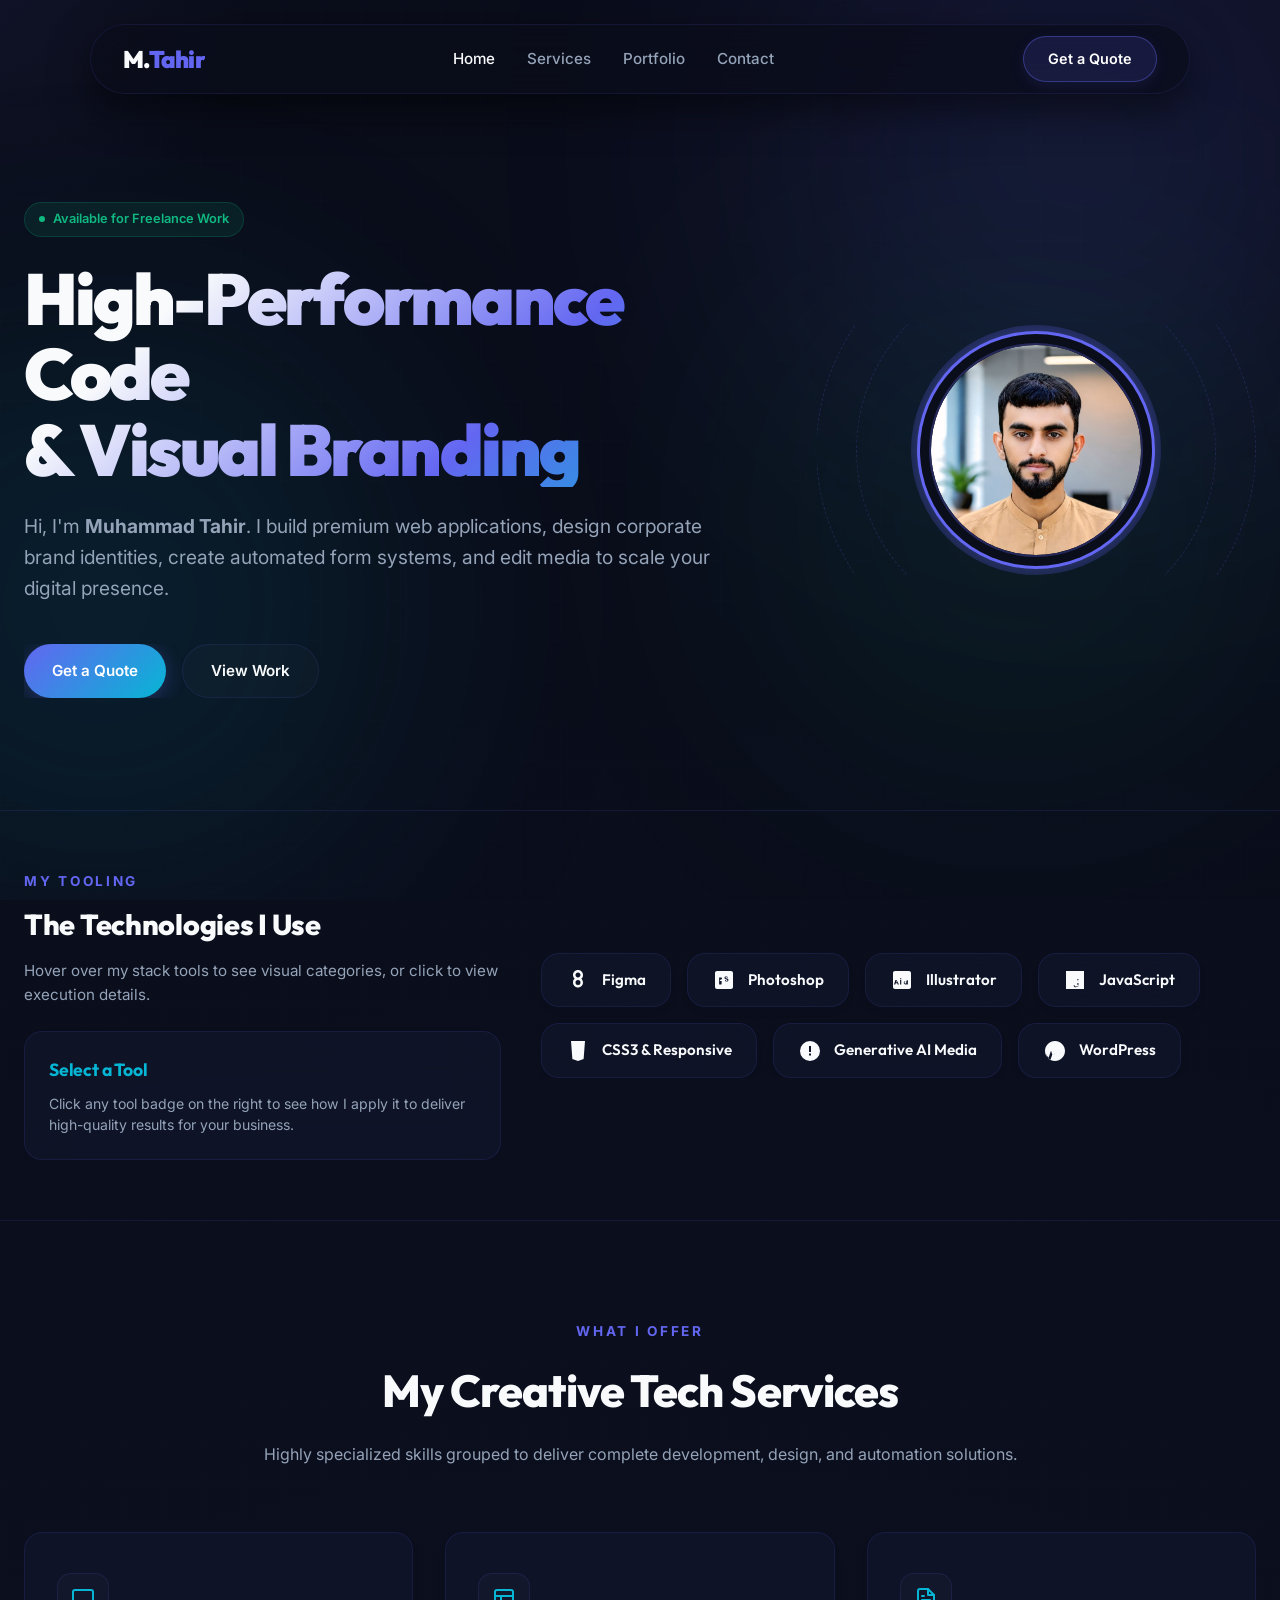
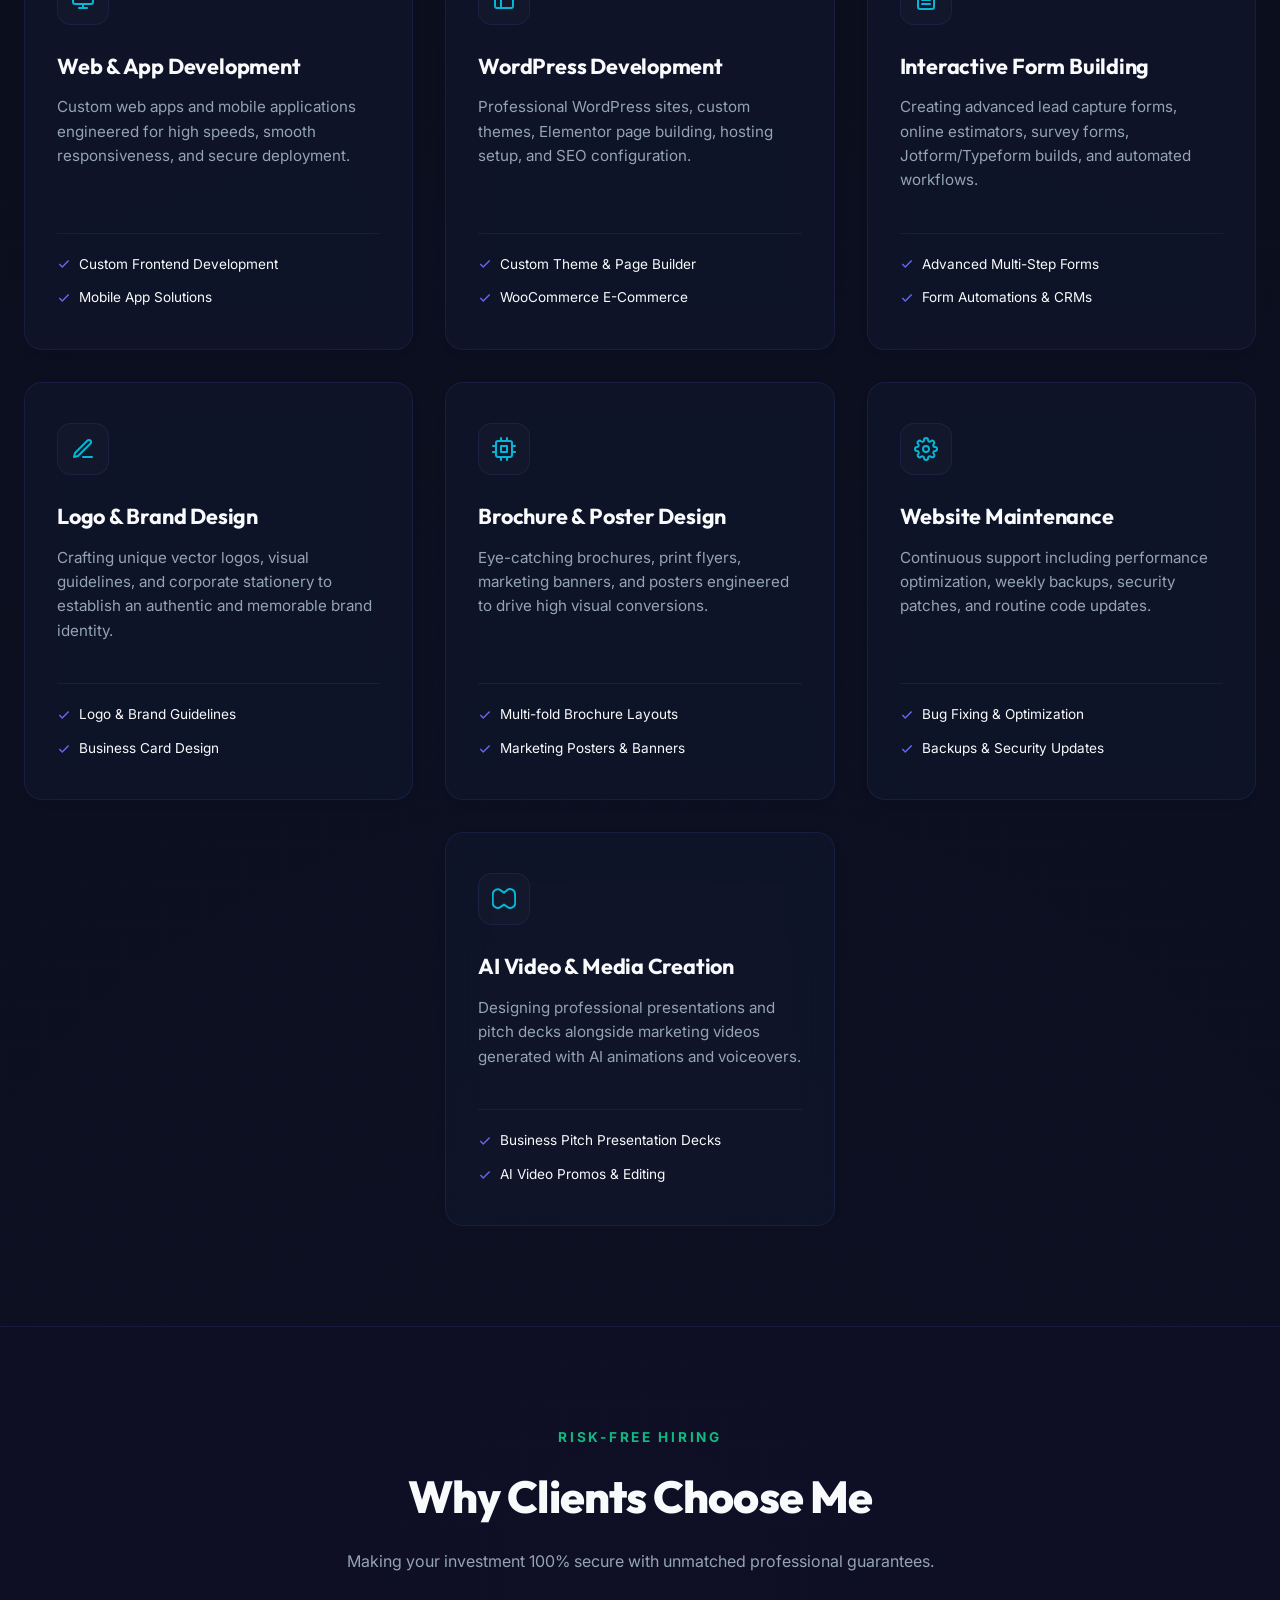
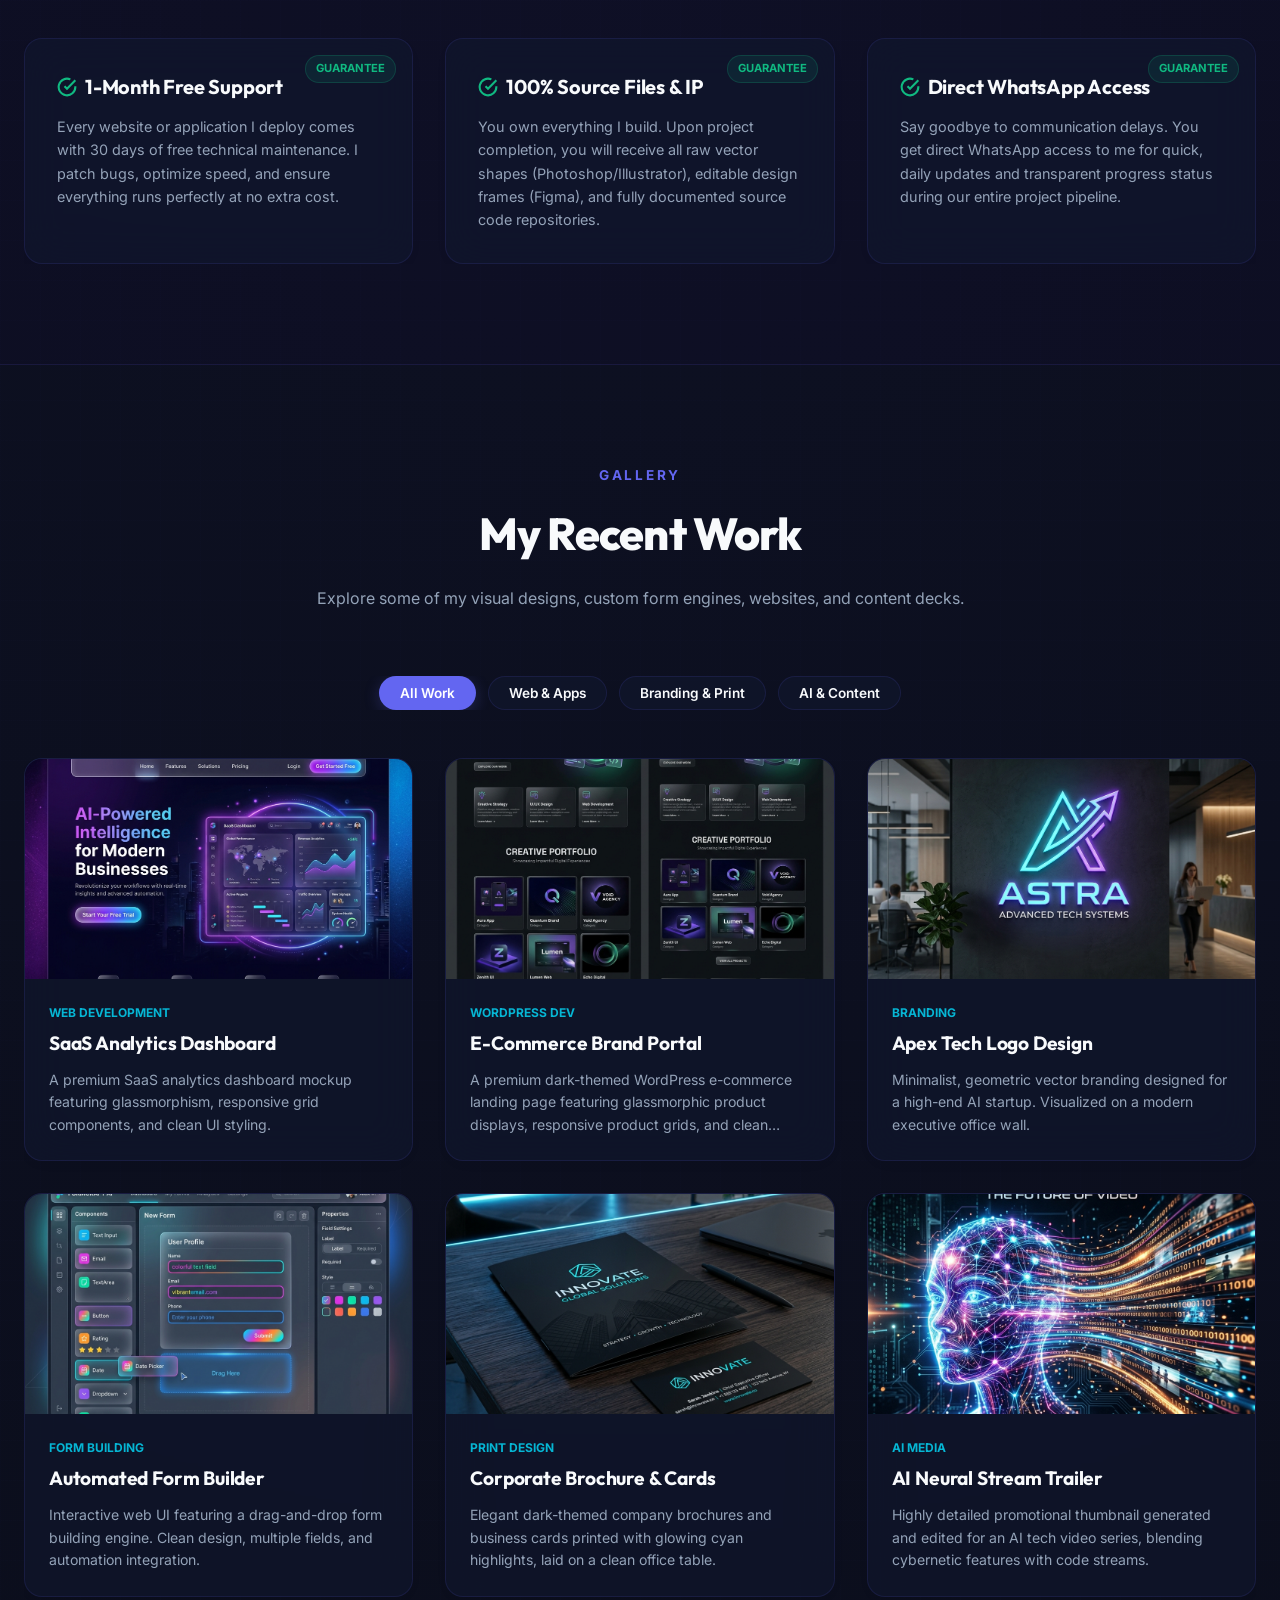
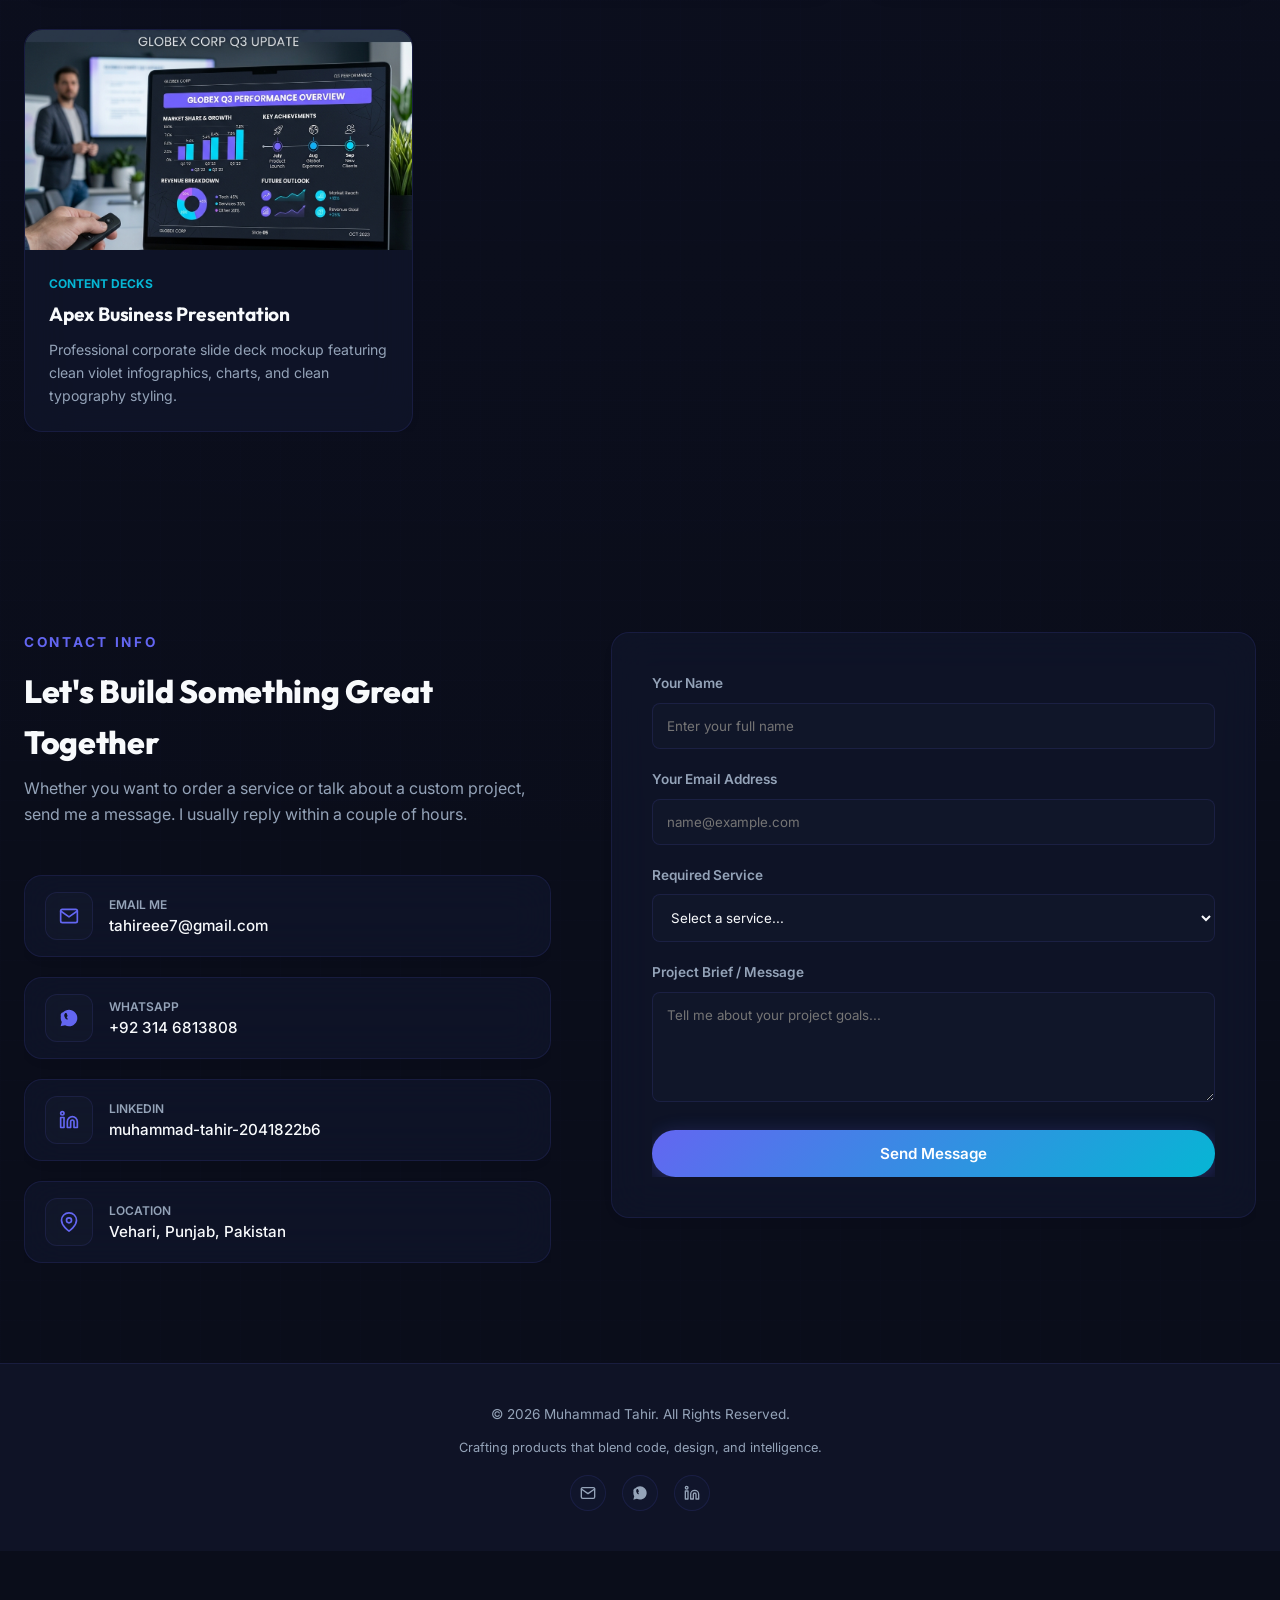
==== index.html @ cd5370e2 "Portfolio website uploaded" ====
<!DOCTYPE html>
<html lang="en">
<head>
  <meta charset="UTF-8">
  <meta name="viewport" content="width=device-width, initial-scale=1.0">
  <meta name="description" content="Muhammad Tahir - Professional Freelance Portfolio. Specializing in Web & App Development, Custom Form Building, Graphic Branding, AI Media Creation, and Website Maintenance.">
  <meta name="keywords" content="Muhammad Tahir, Web Dev, App Dev, Form Builder, Graphic Designer, Logo Design, Brochure, Website Maintenance, Pakistan Freelancer">
  <meta name="author" content="Muhammad Tahir">
  <title>Muhammad Tahir | Freelance Tech & Creative Services</title>
  
  <link rel="stylesheet" href="styles.css">
</head>
<body>

  <!-- Animated Ambient Decorative Glows -->
  <div class="ambient-glow">
    <div class="blob blob-1"></div>
    <div class="blob blob-2"></div>
    <div class="blob blob-3"></div>
  </div>

  <!-- Cursor Following Glow Element (Desktop) -->
  <div class="cursor-glow" id="cursor-glow"></div>
  <!-- Animated SVG Cat Cursor Follower -->
  <div class="cursor-cat" id="cursor-cat">
    <svg id="cat-svg" width="54" height="54" viewBox="0 0 54 54" fill="none" xmlns="http://www.w3.org/2000/svg">
      <!-- Tail -->
      <path id="cat-tail" d="M27 46 Q38 52 44 48 Q50 44 46 38" stroke="#a78bfa" stroke-width="3" stroke-linecap="round" fill="none" opacity="0.9"/>
      <!-- Body -->
      <ellipse cx="27" cy="38" rx="12" ry="9" fill="#7c3aed" opacity="0.9"/>
      <!-- Head -->
      <circle cx="27" cy="24" r="13" fill="#8b5cf6"/>
      <!-- Left ear -->
      <polygon points="15,14 12,4 20,11" fill="#7c3aed"/>
      <polygon points="16,13 14,7 20,12" fill="#f0abfc" opacity="0.7"/>
      <!-- Right ear -->
      <polygon points="39,14 42,4 34,11" fill="#7c3aed"/>
      <polygon points="38,13 40,7 34,12" fill="#f0abfc" opacity="0.7"/>
      <!-- Face: Eyes -->
      <ellipse id="cat-eye-left" cx="22" cy="23" rx="3.5" ry="3.5" fill="#0ea5e9"/>
      <ellipse id="cat-eye-right" cx="32" cy="23" rx="3.5" ry="3.5" fill="#0ea5e9"/>
      <!-- Pupils -->
      <ellipse id="cat-pupil-left" cx="22.5" cy="23.5" rx="1.8" ry="2.2" fill="#0f172a"/>
      <ellipse id="cat-pupil-right" cx="32.5" cy="23.5" rx="1.8" ry="2.2" fill="#0f172a"/>
      <!-- Eye shine -->
      <circle cx="23.5" cy="22" r="0.7" fill="white" opacity="0.9"/>
      <circle cx="33.5" cy="22" r="0.7" fill="white" opacity="0.9"/>
      <!-- Nose -->
      <ellipse cx="27" cy="27.5" rx="1.8" ry="1.2" fill="#f472b6"/>
      <!-- Mouth -->
      <path d="M25.5 29 Q27 31 28.5 29" stroke="#f9a8d4" stroke-width="1.2" stroke-linecap="round" fill="none"/>
      <!-- Whiskers left -->
      <line x1="8" y1="26" x2="20" y2="27" stroke="#c4b5fd" stroke-width="0.9" opacity="0.8"/>
      <line x1="8" y1="29" x2="20" y2="28.5" stroke="#c4b5fd" stroke-width="0.9" opacity="0.8"/>
      <!-- Whiskers right -->
      <line x1="46" y1="26" x2="34" y2="27" stroke="#c4b5fd" stroke-width="0.9" opacity="0.8"/>
      <line x1="46" y1="29" x2="34" y2="28.5" stroke="#c4b5fd" stroke-width="0.9" opacity="0.8"/>
      <!-- Blush cheeks -->
      <ellipse cx="19" cy="28" rx="3" ry="1.8" fill="#f9a8d4" opacity="0.35"/>
      <ellipse cx="35" cy="28" rx="3" ry="1.8" fill="#f9a8d4" opacity="0.35"/>
    </svg>
  </div>

  <!-- Premium Header Navbar -->
  <header id="header">
    <div class="nav-container">
      <a href="#hero" class="logo">
        M.<span>Tahir</span>
      </a>
      <ul class="nav-links" id="nav-links">
        <div class="nav-overlay-logo">M.<span>Tahir</span></div>
        <li><a href="#hero">Home</a></li>
        <li><a href="#services">Services</a></li>
        <li><a href="#portfolio">Portfolio</a></li>
        <li><a href="#contact">Contact</a></li>
      </ul>
      <!-- Dark backdrop overlay -->
      <div class="nav-backdrop" id="nav-backdrop"></div>

      <a href="#contact" class="nav-cta">Get a Quote</a>

      <button class="menu-toggle" id="menu-toggle" aria-label="Toggle Navigation Menu">
        <span></span>
        <span></span>
        <span></span>
      </button>
    </div>
  </header>

  <!-- Hero Section -->
  <section id="hero" class="section">
    <div class="container">
      <div class="hero-wrapper">
        <div class="hero-content">
          <div class="hero-badge">
            <span></span> Available for Freelance Work
          </div>
          <h1 class="hero-title text-gradient">
            High-Performance Code <span>& Visual Branding</span>
          </h1>
          <p class="hero-subtitle">
            Hi, I'm <strong>Muhammad Tahir</strong>. I build premium web applications, design corporate brand identities, create automated form systems, and edit media to scale your digital presence.
          </p>
          <div class="hero-ctas">
            <a href="#contact" class="btn btn-primary">Get a Quote</a>
            <a href="#portfolio" class="btn btn-secondary">View Work</a>
          </div>
        </div>
        
        <div class="hero-visual">
          <!-- Profile Photo inside glowing circle -->
          <div class="profile-circle-wrap">
            <div class="profile-circle-gap">
              <div class="profile-circle">
                <img src="assets/profile.jpg" alt="Muhammad Tahir" class="profile-img" />
              </div>
            </div>
          </div>
          <div class="visual-ring-1"></div>
          <div class="visual-ring-2"></div>
        </div>
      </div>
    </div>
  </section>

  <!-- Tech Stack Section (NEW) -->
  <section id="tech-stack" class="section" style="padding: 60px 0; border-top: 1px solid var(--border); border-bottom: 1px solid var(--border); background: rgba(255, 255, 255, 0.005);">
    <div class="container">
      <div class="stack-grid">
        <div class="stack-intro">
          <span class="section-tag" style="text-align: left; margin-bottom: 8px;">My Tooling</span>
          <h2 style="font-size: 1.8rem; font-weight: 800; margin-bottom: 12px;">The Technologies I Use</h2>
          <p style="color: var(--text-muted); font-size: 0.95rem;">Hover over my stack tools to see visual categories, or click to view execution details.</p>
          
          <!-- Interactive Tech Detail Box (NEW) -->
          <div id="tech-details-box" class="glass-panel" style="margin-top: 24px; padding: 24px; transition: all var(--transition-normal);">
            <h4 id="tech-details-title" style="color: var(--accent); font-size: 1.1rem; font-weight: 700; margin-bottom: 8px; font-family: var(--font-heading);">Select a Tool</h4>
            <p id="tech-details-desc" style="color: var(--text-muted); font-size: 0.88rem; margin-bottom: 0; line-height: 1.5;">Click any tool badge on the right to see how I apply it to deliver high-quality results for your business.</p>
          </div>
        </div>
        
        <div class="stack-items">
          <!-- Figma -->
          <div class="stack-item glass-panel" data-tech="figma">
            <svg viewBox="0 0 24 24" width="24" height="24" fill="currentColor"><path d="M12 2C9.24 2 7 4.24 7 7c0 1.48.65 2.81 1.68 3.73A3.737 3.737 0 007 14.5c0 2.76 2.24 5 5 5s5-2.24 5-5c0-1.48-.65-2.81-1.68-3.73A3.737 3.737 0 0017 7c0-2.76-2.24-5-5-5zm0 15a2.5 2.5 0 010-5 2.5 2.5 0 010 5zm0-7.5c-1.38 0-2.5-1.12-2.5-2.5s1.12-2.5 2.5-2.5 2.5 1.12 2.5 2.5-1.12 2.5-2.5 2.5z"/></svg>
            <span>Figma</span>
          </div>
          <!-- Photoshop -->
          <div class="stack-item glass-panel" data-tech="photoshop">
            <svg viewBox="0 0 24 24" width="24" height="24" fill="currentColor"><path d="M19 3H5c-1.1 0-2 .9-2 2v14c0 1.1.9 2 2 2h14c1.1 0 2-.9 2-2V5c0-1.1-.9-2-2-2zM9.55 16.2c-.22.18-.54.27-.97.27H7.13v-6.93h1.61c.42 0 .73.08.93.25s.3.43.3.77c0 .35-.11.62-.33.81s-.54.28-.97.28H7.93v1.39h.64c.39 0 .69.09.89.26s.31.42.31.75c0 .38-.11.67-.32.86c.1.1.1.1.1.1zm6.91-4.08c-.12.44-.33.78-.63 1.02s-.7.36-1.19.36c-.5 0-.91-.12-1.21-.36s-.46-.57-.49-1.02h.85c.03.25.12.45.27.58s.36.19.61.19c.22 0 .39-.06.51-.18s.18-.28.18-.49c0-.18-.06-.32-.19-.44s-.36-.21-.69-.29l-.65-.16c-.47-.11-.81-.29-1.03-.54s-.32-.57-.32-.97c0-.44.15-.79.46-1.04s.72-.38 1.25-.38c.49 0 .88.12 1.16.36s.42.56.44.97h-.82c-.03-.22-.11-.39-.25-.51s-.32-.18-.54-.18c-.2 0-.36.05-.47.16s-.16.24-.16.42c0 .16.06.29.17.39s.34.19.68.27l.63.15c.5.12.87.31 1.1.57s.35.59.35.98c.02.46-.1.82-.22 1.05z"/></svg>
            <span>Photoshop</span>
          </div>
          <!-- Illustrator -->
          <div class="stack-item glass-panel" data-tech="illustrator">
            <svg viewBox="0 0 24 24" width="24" height="24" fill="currentColor"><path d="M19 3H5c-1.1 0-2 .9-2 2v14c0 1.1.9 2 2 2h14c1.1 0 2-.9 2-2V5c0-1.1-.9-2-2-2zM9 16.5H7.72l-.39-1.32H5.66l-.39 1.32H4l1.39-4.5h1.22L9 16.5zm-2.07-2.32L6.44 12.5l-.49 1.68h.98zm4.33 2.32H10.1v-4.5h1.16v4.5zm0-5.18H10.1v-1.12h1.16v1.12zm6.6 5.18h-1.16v-.5c-.25.39-.67.59-1.25.59-.51 0-.91-.16-1.2-.47s-.44-.75-.44-1.31c0-.58.15-1.03.45-1.34s.7-.47 1.2-.47c.56 0 .97.19 1.24.58v-1.32h1.16v4.24zm-2.43-.88c.26 0 .46-.07.6-.21s.21-.36.21-.67v-.71c0-.32-.07-.54-.21-.68s-.34-.21-.6-.21c-.26 0-.46.07-.6.21s-.21.36-.21.68v.71c0 .31.07.54.21.67s.34.21.6.21z"/></svg>
            <span>Illustrator</span>
          </div>
          <!-- JavaScript -->
          <div class="stack-item glass-panel" data-tech="javascript">
            <svg viewBox="0 0 24 24" width="24" height="24" fill="currentColor"><path d="M3 3h18v18H3V3zm11.75 14.25c0 .35-.15.65-.45.9s-.7.38-1.2.38c-.45 0-.82-.12-1.1-.38s-.42-.55-.42-.88h-.98c0 .58.21 1.05.62 1.4s.95.52 1.62.52c.78 0 1.4-.22 1.88-.65s.72-.98.72-1.65v-6h-1.07v6.16zM18.75 16c0 .7-.25 1.25-.75 1.65s-1.15.6-1.95.6c-.65 0-1.22-.15-1.7-.45s-.78-.72-.9-1.25h.98c.08.32.25.58.52.75s.6.25.98.25c.42 0 .75-.09.98-.28s.35-.44.35-.78c0-.28-.09-.5-.28-.68s-.54-.32-1.05-.45c-.68-.18-1.2-.38-1.58-.6s-.58-.58-.58-1.08c0-.55.22-.98.68-1.28s1.08-.45 1.85-.45c.65 0 1.18.12 1.58.38s.68.6.82 1.02h-.95c-.1-.28-.25-.48-.48-.6s-.52-.18-.88-.18c-.35 0-.62.08-.82.25s-.3.38-.3.62c0 .2.08.35.25.48s.48.22.95.35c.7.18 1.22.38 1.58.6s.55.58.55 1.08z"/></svg>
            <span>JavaScript</span>
          </div>
          <!-- CSS3 -->
          <div class="stack-item glass-panel" data-tech="css">
            <svg viewBox="0 0 24 24" width="24" height="24" fill="currentColor"><path d="M5 2l1.37 18.06L12 22l5.63-1.94L19 2H5zm11.5 5.5h-5.25v2h5.25c-.25 2.5-2.25 3.5-4.5 3.5v2.25c2.75 0 5.75-1.5 6.25-5.75H11.25v-2h5.75l-.5-2z"/></svg>
            <span>CSS3 & Responsive</span>
          </div>
          <!-- AI tools -->
          <div class="stack-item glass-panel" data-tech="ai">
            <svg viewBox="0 0 24 24" width="24" height="24" fill="currentColor"><path d="M12 2a10 10 0 1 0 10 10A10 10 0 0 0 12 2zm1 14.5h-2v-2h2zm0-3.5h-2V7h2z"/></svg>
            <span>Generative AI Media</span>
          </div>
          <!-- WordPress -->
          <div class="stack-item glass-panel" data-tech="wordpress">
            <svg viewBox="0 0 24 24" width="24" height="24" fill="currentColor"><path d="M12.158 12.786l-2.698 7.84c.806.236 1.657.365 2.54.365.347 0 .687-.02 1.025-.053-.12-.35-.224-.716-.31-1.077l-1.543-4.526a12.936 12.936 0 0 0 .986-2.549zm-8.874 1.701a7.87 7.87 0 0 0 2.27 4.298l3.125-9.061C8.167 9.873 7.84 9.1 7.84 9.1c-.396-.036-.826-.036-.826-.036l-.036.54c.33.036.43.324.43.324.164.43.328.97.43 1.348l1.455 4.26-1.92 5.568A7.857 7.857 0 0 1 3.284 14.49zm12.353-.611c.907-2.698 1.543-5.029 1.543-6.574 0-1.008-.252-1.728-.612-2.268a2.915 2.915 0 0 0-2.304-1.224c-.972 0-1.728.576-1.728.576s.18-.036.216-.036c.9 0 1.62.9 1.62 1.944 0 .972-.54 2.196-.936 3.348l-.756 2.268 1.488 4.34a12.875 12.875 0 0 0 2.469-8.648c0-.75-.12-1.464-.324-2.138L12.368 20.65a7.878 7.878 0 0 0 6.136-6.4c0-.071-.004-.141-.01-.211l-2.857-.36zM12 2C6.477 2 2 6.477 2 12s4.477 10 10 10 10-4.477 10-10S17.523 2 12 2z"/></svg>
            <span>WordPress</span>
          </div>
        </div>
      </div>
    </div>
  </section>

  <!-- Services Grid Section (6 Skills) -->
  <section id="services" class="section">
    <div class="container">
      <div class="section-header">
        <span class="section-tag">What I Offer</span>
        <h2 class="section-title">My Creative Tech Services</h2>
        <p style="color: var(--text-muted);">Highly specialized skills grouped to deliver complete development, design, and automation solutions.</p>
      </div>

      <div class="services-grid">
        <!-- 1. Web & App Dev -->
        <div class="service-card glass-panel">
          <div class="service-icon">
            <svg xmlns="http://www.w3.org/2000/svg" width="24" height="24" viewBox="0 0 24 24" fill="none" stroke="currentColor" stroke-width="2" stroke-linecap="round" stroke-linejoin="round"><rect x="2" y="3" width="20" height="14" rx="2" ry="2"></rect><line x1="8" y1="21" x2="16" y2="21"></line><line x1="12" y1="17" x2="12" y2="21"></line></svg>
          </div>
          <h3 class="service-title">Web & App Development</h3>
          <p class="service-desc">Custom web apps and mobile applications engineered for high speeds, smooth responsiveness, and secure deployment.</p>
          <ul class="service-list">
            <li><svg xmlns="http://www.w3.org/2000/svg" width="14" height="14" viewBox="0 0 24 24" fill="none" stroke="currentColor" stroke-width="2.5"><polyline points="20 6 9 17 4 12"></polyline></svg> Custom Frontend Development</li>
            <li><svg xmlns="http://www.w3.org/2000/svg" width="14" height="14" viewBox="0 0 24 24" fill="none" stroke="currentColor" stroke-width="2.5"><polyline points="20 6 9 17 4 12"></polyline></svg> Mobile App Solutions</li>
          </ul>
        </div>

        <!-- 2. WordPress CMS Development -->
        <div class="service-card glass-panel">
          <div class="service-icon">
            <svg xmlns="http://www.w3.org/2000/svg" width="24" height="24" viewBox="0 0 24 24" fill="none" stroke="currentColor" stroke-width="2" stroke-linecap="round" stroke-linejoin="round"><rect x="3" y="3" width="18" height="18" rx="2" ry="2"></rect><line x1="3" y1="9" x2="21" y2="9"></line><line x1="9" y1="21" x2="9" y2="9"></line></svg>
          </div>
          <h3 class="service-title">WordPress Development</h3>
          <p class="service-desc">Professional WordPress sites, custom themes, Elementor page building, hosting setup, and SEO configuration.</p>
          <ul class="service-list">
            <li><svg xmlns="http://www.w3.org/2000/svg" width="14" height="14" viewBox="0 0 24 24" fill="none" stroke="currentColor" stroke-width="2.5"><polyline points="20 6 9 17 4 12"></polyline></svg> Custom Theme & Page Builder</li>
            <li><svg xmlns="http://www.w3.org/2000/svg" width="14" height="14" viewBox="0 0 24 24" fill="none" stroke="currentColor" stroke-width="2.5"><polyline points="20 6 9 17 4 12"></polyline></svg> WooCommerce E-Commerce</li>
          </ul>
        </div>

        <!-- 3. Form Building & Integrations -->
        <div class="service-card glass-panel">
          <div class="service-icon">
            <svg xmlns="http://www.w3.org/2000/svg" width="24" height="24" viewBox="0 0 24 24" fill="none" stroke="currentColor" stroke-width="2" stroke-linecap="round" stroke-linejoin="round"><path d="M14 2H6a2 2 0 0 0-2 2v16a2 2 0 0 0 2 2h12a2 2 0 0 0 2-2V8z"></path><polyline points="14 2 14 8 20 8"></polyline><line x1="16" y1="13" x2="8" y2="13"></line><line x1="16" y1="17" x2="8" y2="17"></line><polyline points="10 9 9 9 8 9"></polyline></svg>
          </div>
          <h3 class="service-title">Interactive Form Building</h3>
          <p class="service-desc">Creating advanced lead capture forms, online estimators, survey forms, Jotform/Typeform builds, and automated workflows.</p>
          <ul class="service-list">
            <li><svg xmlns="http://www.w3.org/2000/svg" width="14" height="14" viewBox="0 0 24 24" fill="none" stroke="currentColor" stroke-width="2.5"><polyline points="20 6 9 17 4 12"></polyline></svg> Advanced Multi-Step Forms</li>
            <li><svg xmlns="http://www.w3.org/2000/svg" width="14" height="14" viewBox="0 0 24 24" fill="none" stroke="currentColor" stroke-width="2.5"><polyline points="20 6 9 17 4 12"></polyline></svg> Form Automations & CRMs</li>
          </ul>
        </div>

        <!-- 4. Logo & Branding -->
        <div class="service-card glass-panel">
          <div class="service-icon">
            <svg xmlns="http://www.w3.org/2000/svg" width="24" height="24" viewBox="0 0 24 24" fill="none" stroke="currentColor" stroke-width="2" stroke-linecap="round" stroke-linejoin="round"><path d="M12 20h9"></path><path d="M16.5 3.5a2.121 2.121 0 0 1 3 3L7 19l-4 1 1-4L16.5 3.5z"></path></svg>
          </div>
          <h3 class="service-title">Logo & Brand Design</h3>
          <p class="service-desc">Crafting unique vector logos, visual guidelines, and corporate stationery to establish an authentic and memorable brand identity.</p>
          <ul class="service-list">
            <li><svg xmlns="http://www.w3.org/2000/svg" width="14" height="14" viewBox="0 0 24 24" fill="none" stroke="currentColor" stroke-width="2.5"><polyline points="20 6 9 17 4 12"></polyline></svg> Logo & Brand Guidelines</li>
            <li><svg xmlns="http://www.w3.org/2000/svg" width="14" height="14" viewBox="0 0 24 24" fill="none" stroke="currentColor" stroke-width="2.5"><polyline points="20 6 9 17 4 12"></polyline></svg> Business Card Design</li>
          </ul>
        </div>

        <!-- 5. Brochure & Print Media -->
        <div class="service-card glass-panel">
          <div class="service-icon">
            <svg xmlns="http://www.w3.org/2000/svg" width="24" height="24" viewBox="0 0 24 24" fill="none" stroke="currentColor" stroke-width="2" stroke-linecap="round" stroke-linejoin="round"><rect x="4" y="4" width="16" height="16" rx="2" ry="2"></rect><rect x="9" y="9" width="6" height="6"></rect><line x1="9" y1="1" x2="9" y2="4"></line><line x1="15" y1="1" x2="15" y2="4"></line><line x1="9" y1="20" x2="9" y2="23"></line><line x1="15" y1="20" x2="15" y2="23"></line><line x1="20" y1="9" x2="23" y2="9"></line><line x1="20" y1="15" x2="23" y2="15"></line><line x1="1" y1="9" x2="4" y2="9"></line><line x1="1" y1="15" x2="4" y2="15"></line></svg>
          </div>
          <h3 class="service-title">Brochure & Poster Design</h3>
          <p class="service-desc">Eye-catching brochures, print flyers, marketing banners, and posters engineered to drive high visual conversions.</p>
          <ul class="service-list">
            <li><svg xmlns="http://www.w3.org/2000/svg" width="14" height="14" viewBox="0 0 24 24" fill="none" stroke="currentColor" stroke-width="2.5"><polyline points="20 6 9 17 4 12"></polyline></svg> Multi-fold Brochure Layouts</li>
            <li><svg xmlns="http://www.w3.org/2000/svg" width="14" height="14" viewBox="0 0 24 24" fill="none" stroke="currentColor" stroke-width="2.5"><polyline points="20 6 9 17 4 12"></polyline></svg> Marketing Posters & Banners</li>
          </ul>
        </div>

        <!-- 6. Website Maintenance -->
        <div class="service-card glass-panel">
          <div class="service-icon">
            <svg xmlns="http://www.w3.org/2000/svg" width="24" height="24" viewBox="0 0 24 24" fill="none" stroke="currentColor" stroke-width="2" stroke-linecap="round" stroke-linejoin="round"><circle cx="12" cy="12" r="3"></circle><path d="M19.4 15a1.65 1.65 0 0 0 .33 1.82l.06.06a2 2 0 1 1-2.83 2.83l-.06-.06a1.65 1.65 0 0 0-1.82-.33 1.65 1.65 0 0 0-1 1.51V21a2 2 0 0 1-4 0v-.09A1.65 1.65 0 0 0 9 19.4a1.65 1.65 0 0 0-1.82.33l-.06.06a2 2 0 1 1-2.83-2.83l.06-.06a1.65 1.65 0 0 0 .33-1.82 1.65 1.65 0 0 0-1.51-1H3a2 2 0 0 1 0-4h.09A1.65 1.65 0 0 0 4.6 9a1.65 1.65 0 0 0-.33-1.82l-.06-.06a2 2 0 1 1 2.83-2.83l.06.06a1.65 1.65 0 0 0 1.82.33H9a1.65 1.65 0 0 0 1-1.51V3a2 2 0 0 1 4 0v.09a1.65 1.65 0 0 0 1 1.51 1.65 1.65 0 0 0 1.82-.33l.06-.06a2 2 0 1 1 2.83 2.83l-.06.06a1.65 1.65 0 0 0-.33 1.82V9a1.65 1.65 0 0 0 1.51 1H21a2 2 0 0 1 0 4h-.09a1.65 1.65 0 0 0-1.51 1z"></path></svg>
          </div>
          <h3 class="service-title">Website Maintenance</h3>
          <p class="service-desc">Continuous support including performance optimization, weekly backups, security patches, and routine code updates.</p>
          <ul class="service-list">
            <li><svg xmlns="http://www.w3.org/2000/svg" width="14" height="14" viewBox="0 0 24 24" fill="none" stroke="currentColor" stroke-width="2.5"><polyline points="20 6 9 17 4 12"></polyline></svg> Bug Fixing & Optimization</li>
            <li><svg xmlns="http://www.w3.org/2000/svg" width="14" height="14" viewBox="0 0 24 24" fill="none" stroke="currentColor" stroke-width="2.5"><polyline points="20 6 9 17 4 12"></polyline></svg> Backups & Security Updates</li>
          </ul>
        </div>

        <!-- 7. AI Video & Content -->
        <div class="service-card glass-panel">
          <div class="service-icon">
            <svg xmlns="http://www.w3.org/2000/svg" width="24" height="24" viewBox="0 0 24 24" fill="none" stroke="currentColor" stroke-width="2" stroke-linecap="round" stroke-linejoin="round"><path d="M23 7a5 5 0 0 0-7.75-4.11L12 5.67 8.75 3.39a5 5 0 0 0-8 4v8.5a5 5 0 0 0 8 4l3.25-2.28 3.25 2.28a5 5 0 0 0 8-4z"></path></svg>
          </div>
          <h3 class="service-title">AI Video & Media Creation</h3>
          <p class="service-desc">Designing professional presentations and pitch decks alongside marketing videos generated with AI animations and voiceovers.</p>
          <ul class="service-list">
            <li><svg xmlns="http://www.w3.org/2000/svg" width="14" height="14" viewBox="0 0 24 24" fill="none" stroke="currentColor" stroke-width="2.5"><polyline points="20 6 9 17 4 12"></polyline></svg> Business Pitch Presentation Decks</li>
            <li><svg xmlns="http://www.w3.org/2000/svg" width="14" height="14" viewBox="0 0 24 24" fill="none" stroke="currentColor" stroke-width="2.5"><polyline points="20 6 9 17 4 12"></polyline></svg> AI Video Promos & Editing</li>
          </ul>
        </div>
      </div>
    </div>
  </section>

  <!-- Risk-Free Guarantees Section (NEW) -->
  <section id="guarantees" class="section" style="background: rgba(147, 51, 234, 0.015); border-top: 1px solid var(--border); border-bottom: 1px solid var(--border);">
    <div class="container">
      <div class="section-header">
        <span class="section-tag" style="color: var(--secondary);">Risk-Free Hiring</span>
        <h2 class="section-title">Why Clients Choose Me</h2>
        <p style="color: var(--text-muted);">Making your investment 100% secure with unmatched professional guarantees.</p>
      </div>
      
      <div class="guarantees-grid">
        <!-- 1. 1-Month Support -->
        <div class="guarantee-card glass-panel">
          <div class="guarantee-badge">Guarantee</div>
          <h3 style="font-size: 1.25rem; font-weight: 700; margin-bottom: 12px; display: flex; align-items: center; gap: 8px;">
            <svg width="20" height="20" viewBox="0 0 24 24" fill="none" stroke="var(--secondary)" stroke-width="2.5"><path d="M22 11.08V12a10 10 0 1 1-5.93-9.14"/><polyline points="22 4 12 14.01 9 11.01"/></svg>
            1-Month Free Support
          </h3>
          <p style="color: var(--text-muted); font-size: 0.9rem;">Every website or application I deploy comes with 30 days of free technical maintenance. I patch bugs, optimize speed, and ensure everything runs perfectly at no extra cost.</p>
        </div>

        <!-- 2. IP Ownership -->
        <div class="guarantee-card glass-panel">
          <div class="guarantee-badge">Guarantee</div>
          <h3 style="font-size: 1.25rem; font-weight: 700; margin-bottom: 12px; display: flex; align-items: center; gap: 8px;">
            <svg width="20" height="20" viewBox="0 0 24 24" fill="none" stroke="var(--secondary)" stroke-width="2.5"><path d="M22 11.08V12a10 10 0 1 1-5.93-9.14"/><polyline points="22 4 12 14.01 9 11.01"/></svg>
            100% Source Files & IP
          </h3>
          <p style="color: var(--text-muted); font-size: 0.9rem;">You own everything I build. Upon project completion, you will receive all raw vector shapes (Photoshop/Illustrator), editable design frames (Figma), and fully documented source code repositories.</p>
        </div>

        <!-- 3. Direct WhatsApp Hotline -->
        <div class="guarantee-card glass-panel">
          <div class="guarantee-badge">Guarantee</div>
          <h3 style="font-size: 1.25rem; font-weight: 700; margin-bottom: 12px; display: flex; align-items: center; gap: 8px;">
            <svg width="20" height="20" viewBox="0 0 24 24" fill="none" stroke="var(--secondary)" stroke-width="2.5"><path d="M22 11.08V12a10 10 0 1 1-5.93-9.14"/><polyline points="22 4 12 14.01 9 11.01"/></svg>
            Direct WhatsApp Access
          </h3>
          <p style="color: var(--text-muted); font-size: 0.9rem;">Say goodbye to communication delays. You get direct WhatsApp access to me for quick, daily updates and transparent progress status during our entire project pipeline.</p>
        </div>
      </div>
    </div>
  </section>

  <!-- Portfolio Gallery Section (6 Cards, 3 Columns) -->
  <section id="portfolio" class="section">
    <div class="container">
      <div class="section-header">
        <span class="section-tag">Gallery</span>
        <h2 class="section-title">My Recent Work</h2>
        <p style="color: var(--text-muted);">Explore some of my visual designs, custom form engines, websites, and content decks.</p>
      </div>

      <!-- Filters -->
      <div class="portfolio-filters">
        <button class="filter-btn active" data-filter="all">All Work</button>
        <button class="filter-btn" data-filter="web">Web & Apps</button>
        <button class="filter-btn" data-filter="design">Branding & Print</button>
        <button class="filter-btn" data-filter="media">AI & Content</button>
      </div>

      <!-- Gallery Grid -->
      <div class="portfolio-grid" id="portfolio-grid">
        <!-- 1. Web Analytics -->
        <div class="portfolio-card glass-panel" data-category="web">
          <div class="portfolio-img-container">
            <img src="assets/projects/web_project.png" alt="SaaS Web Application Dashboard">
          </div>
          <div class="portfolio-info">
            <span class="portfolio-category">Web Development</span>
            <h3 class="portfolio-card-title">SaaS Analytics Dashboard</h3>
            <p class="portfolio-card-desc">A premium SaaS analytics dashboard mockup featuring glassmorphism, responsive grid components, and clean UI styling.</p>
          </div>
        </div>

        <!-- WordPress Site -->
        <div class="portfolio-card glass-panel" data-category="web">
          <div class="portfolio-img-container">
            <img src="assets/projects/wordpress_project.png" alt="WordPress Custom Website Design">
          </div>
          <div class="portfolio-info">
            <span class="portfolio-category">WordPress Dev</span>
            <h3 class="portfolio-card-title">E-Commerce Brand Portal</h3>
            <p class="portfolio-card-desc">A premium dark-themed WordPress e-commerce landing page featuring glassmorphic product displays, responsive product grids, and clean layout branding.</p>
          </div>
        </div>

        <!-- 2. Logo Design -->
        <div class="portfolio-card glass-panel" data-category="design">
          <div class="portfolio-img-container">
            <img src="assets/projects/logo_project.png" alt="Futuristic Tech Logo Mockup">
          </div>
          <div class="portfolio-info">
            <span class="portfolio-category">Branding</span>
            <h3 class="portfolio-card-title">Apex Tech Logo Design</h3>
            <p class="portfolio-card-desc">Minimalist, geometric vector branding designed for a high-end AI startup. Visualized on a modern executive office wall.</p>
          </div>
        </div>

        <!-- 3. Form Builder -->
        <div class="portfolio-card glass-panel" data-category="web">
          <div class="portfolio-img-container">
            <img src="assets/projects/form_project.png" alt="Custom Form Builder Interface">
          </div>
          <div class="portfolio-info">
            <span class="portfolio-category">Form Building</span>
            <h3 class="portfolio-card-title">Automated Form Builder</h3>
            <p class="portfolio-card-desc">Interactive web UI featuring a drag-and-drop form building engine. Clean design, multiple fields, and automation integration.</p>
          </div>
        </div>

        <!-- 4. Brochure Design -->
        <div class="portfolio-card glass-panel" data-category="design">
          <div class="portfolio-img-container">
            <img src="assets/projects/brochure_project.png" alt="Corporate Brochure Mockup">
          </div>
          <div class="portfolio-info">
            <span class="portfolio-category">Print Design</span>
            <h3 class="portfolio-card-title">Corporate Brochure & Cards</h3>
            <p class="portfolio-card-desc">Elegant dark-themed company brochures and business cards printed with glowing cyan highlights, laid on a clean office table.</p>
          </div>
        </div>

        <!-- 5. AI Video -->
        <div class="portfolio-card glass-panel" data-category="media">
          <div class="portfolio-img-container">
            <img src="assets/projects/ai_video_project.png" alt="AI Video Editing Neural Streams">
          </div>
          <div class="portfolio-info">
            <span class="portfolio-category">AI Media</span>
            <h3 class="portfolio-card-title">AI Neural Stream Trailer</h3>
            <p class="portfolio-card-desc">Highly detailed promotional thumbnail generated and edited for an AI tech video series, blending cybernetic features with code streams.</p>
          </div>
        </div>

        <!-- 6. Presentation Deck -->
        <div class="portfolio-card glass-panel" data-category="media">
          <div class="portfolio-img-container">
            <img src="assets/projects/presentation_project.png" alt="Sleek Business Presentation slide deck">
          </div>
          <div class="portfolio-info">
            <span class="portfolio-category">Content Decks</span>
            <h3 class="portfolio-card-title">Apex Business Presentation</h3>
            <p class="portfolio-card-desc">Professional corporate slide deck mockup featuring clean violet infographics, charts, and clean typography styling.</p>
          </div>
        </div>
      </div>
    </div>
  </section>



  <!-- Contact & About Section -->
  <section id="contact" class="section">
    <div class="container">
      <div class="contact-wrapper">
        <!-- Contact Information -->
        <div class="contact-info">
          <div>
            <span class="section-tag" style="text-align: left;">Contact Info</span>
            <h2 class="info-title">Let's Build Something Great Together</h2>
            <p class="info-text">Whether you want to order a service or talk about a custom project, send me a message. I usually reply within a couple of hours.</p>
          </div>

          <div class="contact-details">
            <!-- Email -->
            <div class="detail-item glass-panel">
              <div class="detail-icon">
                <svg xmlns="http://www.w3.org/2000/svg" width="20" height="20" viewBox="0 0 24 24" fill="none" stroke="currentColor" stroke-width="2" stroke-linecap="round" stroke-linejoin="round"><path d="M4 4h16c1.1 0 2 .9 2 2v12c0 1.1-.9 2-2 2H4c-1.1 0-2-.9-2-2V6c0-1.1.9-2 2-2z"></path><polyline points="22,6 12,13 2,6"></polyline></svg>
              </div>
              <div class="detail-content">
                <span class="detail-label">Email Me</span>
                <span class="detail-value"><a href="mailto:tahireee7@gmail.com">tahireee7@gmail.com</a></span>
              </div>
            </div>

            <!-- Phone/WhatsApp -->
            <div class="detail-item glass-panel">
              <div class="detail-icon">
                <svg viewBox="0 0 24 24" width="20" height="20" fill="currentColor"><path d="M12.012 2c-5.506 0-9.988 4.47-9.988 9.954 0 1.76.46 3.475 1.33 4.98L2 22l5.233-1.37a9.887 9.887 0 0 0 4.778 1.23h.005c5.503 0 9.987-4.47 9.987-9.955C22.003 6.47 17.518 2 12.012 2zm6.335 14.242c-.276.772-1.597 1.5-2.203 1.59-.553.08-1.272.145-2.05-.11a12.637 12.637 0 0 1-4.708-2.94 11.587 11.587 0 0 1-2.585-3.872c-.422-.724-.658-1.56-.565-2.433.093-.872.487-1.517.893-1.927.276-.28.59-.447.88-.447l.556.014c.245.006.462-.012.668.482.268.643.916 2.23 1.0 2.398.08.168.12.364.004.596-.11.23-.19.38-.344.56-.15.18-.323.364-.477.56-.168.21-.345.42-.15.756a8.204 8.204 0 0 0 1.543 1.912 7.747 7.747 0 0 0 2.228 1.372c.328.168.525.14.72-.084.197-.224.843-.98.107-1.26a4.8 4.8 0 0 0-.582-.252l-1.57-.756c-.244-.11-.475-.02-.643.21-.183.245-.733.91-.9 1.1-.168.19-.336.21-.664.042a9.585 9.585 0 0 1-2.47-1.527 10.457 10.457 0 0 1-1.706-2.122c-.196-.336-.02-.518.147-.714.152-.18.328-.392.493-.588.164-.196.22-.336.328-.56.11-.224.056-.42-.028-.588l-.756-1.82c-.22-.53-.448-.518-.642-.524h-.54c-.31 0-.812.112-1.238.577a3.528 3.528 0 0 0-1.099 2.583c0 1.63.854 3.208 2.05 4.8a15.225 15.225 0 0 0 6.096 5.385c.984.42 1.75.67 2.35.86 1 .3 1.9.26 2.62.15.8-.12 2.47-1.01 2.8-1.93z"/></svg>
              </div>
              <div class="detail-content">
                <span class="detail-label">WhatsApp</span>
                <span class="detail-value"><a href="https://wa.me/923146813808" target="_blank" rel="noopener">+92 314 6813808</a></span>
              </div>
            </div>

            <!-- LinkedIn -->
            <div class="detail-item glass-panel">
              <div class="detail-icon">
                <svg xmlns="http://www.w3.org/2000/svg" width="20" height="20" viewBox="0 0 24 24" fill="none" stroke="currentColor" stroke-width="2" stroke-linecap="round" stroke-linejoin="round"><path d="M16 8a6 6 0 0 1 6 6v7h-4v-7a2 2 0 0 0-2-2 2 2 0 0 0-2 2v7h-4v-7a6 6 0 0 1 6-6z"></path><rect x="2" y="9" width="4" height="12"></rect><circle cx="4" cy="4" r="2"></circle></svg>
              </div>
              <div class="detail-content">
                <span class="detail-label">LinkedIn</span>
                <span class="detail-value"><a href="https://www.linkedin.com/in/muhammad-tahir-2041822b6" target="_blank" rel="noopener">muhammad-tahir-2041822b6</a></span>
              </div>
            </div>

            <!-- Location -->
            <div class="detail-item glass-panel">
              <div class="detail-icon">
                <svg xmlns="http://www.w3.org/2000/svg" width="20" height="20" viewBox="0 0 24 24" fill="none" stroke="currentColor" stroke-width="2" stroke-linecap="round" stroke-linejoin="round"><path d="M21 10c0 7-9 13-9 13s-9-6-9-13a9 9 0 0 1 18 0z"></path><circle cx="12" cy="10" r="3"></circle></svg>
              </div>
              <div class="detail-content">
                <span class="detail-label">Location</span>
                <span class="detail-value">Vehari, Punjab, Pakistan</span>
              </div>
            </div>
          </div>
        </div>

        <!-- Contact Form Panel -->
        <div class="contact-form-panel glass-panel">
          <form id="contact-form">
            <div class="form-group">
              <label for="form-name">Your Name</label>
              <input type="text" id="form-name" class="form-control" placeholder="Enter your full name" required>
            </div>
            
            <div class="form-group">
              <label for="form-email">Your Email Address</label>
              <input type="email" id="form-email" class="form-control" placeholder="name@example.com" required>
            </div>

            <div class="form-group">
              <label for="form-service">Required Service</label>
              <select id="form-service" class="form-control" required>
                <option value="" disabled selected>Select a service...</option>
                <option value="web-app-development">Web & App Development</option>
                <option value="wordpress-development">WordPress CMS Development</option>
                <option value="form-building">Interactive Form Building</option>
                <option value="logo-branding">Logo & Branding Design</option>
                <option value="website-maintenance">Website Maintenance</option>
                <option value="ai-video-generation">AI Video & Media Creation</option>
                <option value="presentations-assignments">Presentations & Academic Support</option>
                <option value="other">Other / Custom Inquiries</option>
              </select>
            </div>

            <div class="form-group">
              <label for="form-message">Project Brief / Message</label>
              <textarea id="form-message" class="form-control" placeholder="Tell me about your project goals..." required></textarea>
            </div>

            <button type="submit" class="btn btn-primary form-submit-btn">Send Message</button>
          </form>
        </div>
      </div>
    </div>
  </section>

  <!-- Footer -->
  <footer>
    <div class="container">
      <p>&copy; 2026 Muhammad Tahir. All Rights Reserved.</p>
      <p style="font-size: 0.8rem; color: var(--text-muted);">Crafting products that blend code, design, and intelligence.</p>
      <div class="footer-socials">
        <a href="mailto:tahireee7@gmail.com" class="social-icon" aria-label="Email">
          <svg xmlns="http://www.w3.org/2000/svg" width="16" height="16" viewBox="0 0 24 24" fill="none" stroke="currentColor" stroke-width="2" stroke-linecap="round" stroke-linejoin="round"><path d="M4 4h16c1.1 0 2 .9 2 2v12c0 1.1-.9 2-2 2H4c-1.1 0-2-.9-2-2V6c0-1.1.9-2 2-2z"></path><polyline points="22,6 12,13 2,6"></polyline></svg>
        </a>
        <a href="https://wa.me/923146813808" class="social-icon" target="_blank" rel="noopener" aria-label="WhatsApp">
          <svg viewBox="0 0 24 24" width="16" height="16" fill="currentColor"><path d="M12.012 2c-5.506 0-9.988 4.47-9.988 9.954 0 1.76.46 3.475 1.33 4.98L2 22l5.233-1.37a9.887 9.887 0 0 0 4.778 1.23h.005c5.503 0 9.987-4.47 9.987-9.955C22.003 6.47 17.518 2 12.012 2zm6.335 14.242c-.276.772-1.597 1.5-2.203 1.59-.553.08-1.272.145-2.05-.11a12.637 12.637 0 0 1-4.708-2.94 11.587 11.587 0 0 1-2.585-3.872c-.422-.724-.658-1.56-.565-2.433.093-.872.487-1.517.893-1.927.276-.28.59-.447.88-.447l.556.014c.245.006.462-.012.668.482.268.643.916 2.23 1.0 2.398.08.168.12.364.004.596-.11.23-.19.38-.344.56-.15.18-.323.364-.477.56-.168.21-.345.42-.15.756a8.204 8.204 0 0 0 1.543 1.912 7.747 7.747 0 0 0 2.228 1.372c.328.168.525.14.72-.084.197-.224.843-.98.107-1.26a4.8 4.8 0 0 0-.582-.252l-1.57-.756c-.244-.11-.475-.02-.643.21-.183.245-.733.91-.9 1.1-.168.19-.336.21-.664.042a9.585 9.585 0 0 1-2.47-1.527 10.457 10.457 0 0 1-1.706-2.122c-.196-.336-.02-.518.147-.714.152-.18.328-.392.493-.588.164-.196.22-.336.328-.56.11-.224.056-.42-.028-.588l-.756-1.82c-.22-.53-.448-.518-.642-.524h-.54c-.31 0-.812.112-1.238.577a3.528 3.528 0 0 0-1.099 2.583c0 1.63.854 3.208 2.05 4.8a15.225 15.225 0 0 0 6.096 5.385c.984.42 1.75.67 2.35.86 1 .3 1.9.26 2.62.15.8-.12 2.47-1.01 2.8-1.93z"/></svg>
        </a>
        <a href="https://www.linkedin.com/in/muhammad-tahir-2041822b6" class="social-icon" target="_blank" rel="noopener" aria-label="LinkedIn">
          <svg xmlns="http://www.w3.org/2000/svg" width="16" height="16" viewBox="0 0 24 24" fill="none" stroke="currentColor" stroke-width="2" stroke-linecap="round" stroke-linejoin="round"><path d="M16 8a6 6 0 0 1 6 6v7h-4v-7a2 2 0 0 0-2-2 2 2 0 0 0-2 2v7h-4v-7a6 6 0 0 1 6-6z"></path><rect x="2" y="9" width="4" height="12"></rect><circle cx="4" cy="4" r="2"></circle></svg>
        </a>
      </div>
    </div>
  </footer>



  <!-- Portfolio Modal Lightbox -->
  <div class="portfolio-modal" id="portfolio-modal">
    <div class="modal-content">
      <button class="modal-close" id="modal-close" aria-label="Close Lightbox">&times;</button>
      <img src="" alt="Portfolio Large Preview" class="modal-img" id="modal-img">
    </div>
  </div>

  <!-- Success Toast Popup -->
  <div class="toast" id="toast">
    <div style="font-weight: 600; font-family: var(--font-heading);">Message Sent!</div>
    <div style="font-size: 0.85rem; color: var(--text-muted); margin-top: 4px;">Thank you Tahir. I'll get back to you shortly.</div>
  </div>

  <script src="app.js"></script>
</body>
</html>
---- styles.css ----
/* 
   Muhammad Tahir - Redesigned Portfolio Design System
   Vanilla CSS with Tech Grid BG, Estimator Form Styles, 3-Column Grid, and Micro-interactions
*/

@import url('https://fonts.googleapis.com/css2?family=Inter:wght@300;400;500;600;700&family=Outfit:wght@400;500;600;700;800;900&display=swap');

/* --- Custom Variables & Reset --- */
:root {
  --bg-primary: #0a0d1a;     /* Rich deep slate navy blue */
  --bg-secondary: #0f1326;   /* Royal dark slate */
  --bg-card: rgba(18, 24, 48, 0.6); /* Royal slate glass card */
  --bg-card-hover: rgba(28, 36, 70, 0.8);
  
  --primary: #6366f1;       /* Cool Royal Indigo/Violet */
  --primary-glow: rgba(99, 102, 241, 0.25);
  --secondary: #10b981;     /* Neon Emerald Green */
  --secondary-glow: rgba(16, 185, 129, 0.25);
  --accent: #06b6d4;        /* Electric Cyan */
  
  --text-main: #f8fafc;     /* Crisp white (Slate 50) */
  --text-muted: #94a3b8;    /* readable Slate 400 */
  --text-inverse: #0a0d1a;
  
  --border: rgba(99, 102, 241, 0.12);       /* Delicate indigo border */
  --border-hover: rgba(99, 102, 241, 0.35);  /* Glowing hover border */
  
  --font-heading: 'Outfit', sans-serif;
  --font-body: 'Inter', sans-serif;
  
  --transition-fast: 0.2s cubic-bezier(0.4, 0, 0.2, 1);
  --transition-normal: 0.4s cubic-bezier(0.16, 1, 0.3, 1);
  --transition-slow: 0.8s cubic-bezier(0.16, 1, 0.3, 1);
  
  --radius-sm: 8px;
  --radius-md: 18px;
  --radius-lg: 28px;
}

html {
  overflow-x: hidden;
  max-width: 100%;
}

* {
  margin: 0;
  padding: 0;
  box-sizing: border-box;
  scroll-behavior: smooth;
}

body {
  background-color: var(--bg-primary);
  background-image: 
    radial-gradient(circle at 50% 50%, rgba(99, 102, 241, 0.04) 0%, transparent 80%),
    linear-gradient(rgba(99, 102, 241, 0.008) 1px, transparent 1px),
    linear-gradient(90deg, rgba(99, 102, 241, 0.008) 1px, transparent 1px);
  background-size: 100% 100%, 40px 40px, 40px 40px;
  color: var(--text-main);
  font-family: var(--font-body);
  overflow-x: hidden;
  max-width: 100%;
  line-height: 1.6;
  -webkit-font-smoothing: antialiased;
}

h1, h2, h3, h4, h5, h6 {
  font-family: var(--font-heading);
  font-weight: 700;
  letter-spacing: -0.01em;
}

a {
  color: inherit;
  text-decoration: none;
}

button, input, textarea, select {
  font-family: inherit;
  color: inherit;
}

/* Prevent ANY element from causing horizontal scroll */
img, svg, video, iframe, canvas, table {
  max-width: 100%;
  height: auto;
}

/* --- Scrollbar --- */
::-webkit-scrollbar {
  width: 8px;
}
::-webkit-scrollbar-track {
  background: var(--bg-primary);
}
::-webkit-scrollbar-thumb {
  background: rgba(255, 255, 255, 0.1);
  border-radius: var(--radius-sm);
}
::-webkit-scrollbar-thumb:hover {
  background: var(--primary);
}

/* --- Utility Helpers --- */
.container {
  width: 100%;
  max-width: 1200px;
  margin: 0 auto;
  padding: 0 24px;
  position: relative;
  z-index: 2;
}

.section {
  padding: 100px 0;
  position: relative;
  overflow: hidden;
  /* Hard clamp — no child can exceed the viewport width */
  max-width: 100%;
}

.text-gradient {
  background: linear-gradient(135deg, var(--text-main) 20%, var(--primary) 65%, var(--accent) 100%);
  -webkit-background-clip: text;
  -webkit-text-fill-color: transparent;
}

.glass-panel {
  background: var(--bg-card);
  backdrop-filter: blur(20px);
  -webkit-backdrop-filter: blur(20px);
  border: 1px solid var(--border);
  border-radius: var(--radius-md);
  box-shadow: 0 4px 20px rgba(15, 23, 42, 0.015);
  transition: all var(--transition-normal);
}

.glass-panel:hover {
  border-color: rgba(147, 51, 234, 0.25);
  background: var(--bg-card-hover);
  box-shadow: 0 10px 30px rgba(147, 51, 234, 0.05);
}

/* Background Glowing Blobs */
.ambient-glow {
  position: fixed;
  width: 100vw;
  height: 100vh;
  top: 0;
  left: 0;
  pointer-events: none;
  z-index: 0;
  overflow: hidden;
  /* prevent blobs from creating horizontal scroll */
  max-width: 100vw;
}

.blob {
  position: absolute;
  border-radius: 50%;
  filter: blur(140px);
  opacity: 0.15;
  animation: float 25s infinite alternate ease-in-out;
}

.blob-1 {
  width: 600px;
  height: 600px;
  background: var(--primary);
  top: -150px;
  right: -100px;
}

.blob-2 {
  width: 500px;
  height: 500px;
  background: var(--accent);
  bottom: 5%;
  left: -150px;
  animation-delay: -7s;
}

.blob-3 {
  width: 400px;
  height: 400px;
  background: var(--secondary);
  top: 35%;
  right: 5%;
  animation-delay: -12s;
}

.cursor-glow {
  position: fixed;
  width: 500px;
  height: 500px;
  background: radial-gradient(circle, rgba(99, 102, 241, 0.06) 0%, transparent 70%);
  border-radius: 50%;
  top: 0;
  left: 0;
  transform: translate(-50%, -50%);
  pointer-events: none;
  z-index: 1;
  mix-blend-mode: screen;
  display: none;
  /* Never contribute to scrollable area */
  will-change: transform;
  contain: strict;
}

.cursor-cat {
  position: fixed;
  pointer-events: none;
  z-index: 9999;
  user-select: none;
  opacity: 0;
  display: none;
  transition: opacity 0.6s ease;
  transform-origin: center center;
  filter: drop-shadow(0 0 10px rgba(139, 92, 246, 0.6)) drop-shadow(0 0 20px rgba(99, 102, 241, 0.3));
  animation: catBob 0.7s ease-in-out infinite alternate;
}

@keyframes catBob {
  from { transform: translate(-50%, -50%) translateY(0px); }
  to   { transform: translate(-50%, -50%) translateY(-3px); }
}

.cursor-cat.running {
  animation: catRun 0.35s ease-in-out infinite alternate;
}

@keyframes catRun {
  from { transform: translate(-50%, -50%) translateY(0px) scale(1.0); }
  to   { transform: translate(-50%, -50%) translateY(-5px) scale(1.05); }
}

/* Mobile-only nav CTA — hidden on desktop */
.nav-mobile-cta {
  display: none;
}

/* Backdrop overlay (behind the nav, darkens page) */
.nav-backdrop {
  display: none;
  position: fixed;
  inset: 0;
  background: rgba(5, 7, 18, 0.7);
  backdrop-filter: blur(4px);
  z-index: 98;
  opacity: 0;
  transition: opacity 0.35s ease;
}
.nav-backdrop.active {
  opacity: 1;
}

/* Logo inside overlay */
.nav-overlay-logo {
  display: none;
  font-family: var(--font-heading);
  font-size: 1.8rem;
  font-weight: 900;
  color: var(--text-main);
  letter-spacing: -0.03em;
  margin-bottom: 40px;
}
.nav-overlay-logo span {
  color: var(--primary);
}

/* Close button inside overlay */
.nav-close-btn {
  display: none;
  position: absolute;
  top: 28px;
  right: 28px;
  background: rgba(255,255,255,0.05);
  border: 1px solid var(--border);
  border-radius: 50%;
  width: 46px;
  height: 46px;
  color: var(--text-main);
  cursor: pointer;
  align-items: center;
  justify-content: center;
  transition: all var(--transition-fast);
}
.nav-close-btn:hover {
  background: rgba(99, 102, 241, 0.15);
  border-color: var(--primary);
  color: var(--primary);
}

/* Full-screen CTA */
.nav-overlay-cta {
  width: 100%;
  max-width: 260px;
  text-align: center;
  justify-content: center;
  padding: 16px 32px;
  font-size: 1rem;
  letter-spacing: 0.02em;
}

@media (max-width: 768px) {
  .nav-mobile-cta {
    display: block;
    margin-top: 32px;
  }
  .nav-backdrop {
    display: block;
  }
  .nav-overlay-logo {
    display: block;
  }
  .nav-close-btn {
    display: flex;
  }
}

@media (min-width: 1025px) {
  .cursor-cat {
    display: block;
  }
}


/* --- Header Navbar --- */
header {
  position: fixed;
  top: 24px;
  left: 50%;
  transform: translateX(-50%);
  width: calc(100% - 48px);
  max-width: 1100px;
  height: 70px;
  z-index: 150; /* Above nav overlay (99) so hamburger/X stays clickable */
  transition: all var(--transition-normal);
}

header.scrolled {
  top: 12px;
}

.nav-container {
  display: flex;
  justify-content: space-between;
  align-items: center;
  height: 100%;
  padding: 0 32px;
  border-radius: 40px;
  background: rgba(10, 13, 26, 0.75);
  backdrop-filter: blur(24px);
  -webkit-backdrop-filter: blur(24px);
  border: 1px solid var(--border);
  box-shadow: 0 15px 40px rgba(0, 0, 0, 0.5);
}

.logo {
  font-family: var(--font-heading);
  font-size: 1.5rem;
  font-weight: 900;
  color: var(--text-main);
  letter-spacing: -0.03em;
}

.logo span {
  color: var(--primary);
}

.nav-links {
  display: flex;
  gap: 32px;
  list-style: none;
}

.nav-links a {
  font-size: 0.95rem;
  font-weight: 500;
  color: var(--text-muted);
  position: relative;
  padding: 8px 0;
  transition: color var(--transition-fast);
}

.nav-links a:hover,
.nav-links a.active {
  color: var(--text-main);
}

.nav-links a::after {
  content: '';
  position: absolute;
  bottom: 0;
  left: 0;
  width: 0;
  height: 2px;
  background: linear-gradient(90deg, var(--primary), var(--secondary));
  transition: width var(--transition-fast);
}

.nav-links a:hover::after,
.nav-links a.active::after {
  width: 100%;
}

.nav-cta {
  display: inline-flex;
  align-items: center;
  justify-content: center;
  padding: 10px 24px;
  border-radius: 30px;
  font-size: 0.9rem;
  font-weight: 600;
  color: #ffffff;
  background: rgba(99, 102, 241, 0.15);
  border: 1px solid rgba(99, 102, 241, 0.4);
  box-shadow: 0 4px 15px rgba(99, 102, 241, 0.1);
  transition: all var(--transition-fast);
}

.nav-cta:hover {
  transform: translateY(-2px);
  box-shadow: 0 8px 25px rgba(99, 102, 241, 0.3);
  background: var(--primary);
  border-color: transparent;
  color: #ffffff;
}

.menu-toggle {
  display: none;
  flex-direction: column;
  gap: 6px;
  background: none;
  border: none;
  cursor: pointer;
  z-index: 200; /* Above the overlay (z-index:99) */
  position: relative;
  padding: 4px;
}

.menu-toggle span {
  display: block;
  width: 24px;
  height: 2px;
  background: var(--text-main);
  transition: all var(--transition-fast);
}

/* --- Hero Section --- */
#hero {
  min-height: 90vh;
  display: flex;
  align-items: center;
  padding-top: 150px;
  padding-bottom: 60px;
  overflow: hidden; /* clip rotating rings on mobile */
}

.hero-wrapper {
  display: grid;
  grid-template-columns: 1.25fr 0.75fr;
  align-items: center;
  gap: 60px;
}

.hero-badge {
  display: inline-flex;
  align-items: center;
  gap: 8px;
  padding: 6px 14px;
  border-radius: 30px;
  background: rgba(16, 185, 129, 0.1);
  border: 1px solid rgba(16, 185, 129, 0.2);
  color: var(--secondary);
  font-weight: 600;
  font-size: 0.8rem;
  margin-bottom: 24px;
}

.hero-badge span {
  width: 6px;
  height: 6px;
  border-radius: 50%;
  background-color: var(--secondary);
  animation: pulse 1.5s infinite;
}

.hero-title {
  font-size: 4.5rem;
  line-height: 1.05;
  font-weight: 900;
  margin-bottom: 24px;
  letter-spacing: -0.04em;
  word-wrap: break-word;
  overflow-wrap: break-word;
}

.hero-title span {
  display: block;
}

.hero-subtitle {
  font-size: 1.2rem;
  color: var(--text-muted);
  max-width: 580px;
  width: 100%;
  margin-bottom: 40px;
  word-wrap: break-word;
  overflow-wrap: break-word;
}

.hero-ctas {
  display: flex;
  gap: 16px;
}

.btn {
  display: inline-flex;
  align-items: center;
  justify-content: center;
  padding: 14px 28px;
  border-radius: 30px;
  font-size: 0.95rem;
  font-weight: 600;
  transition: all var(--transition-fast);
  cursor: pointer;
  gap: 8px;
}

.btn-primary {
  background: linear-gradient(135deg, var(--primary) 0%, var(--accent) 100%);
  color: #ffffff;
  border: none;
  box-shadow: 0 4px 20px rgba(99, 102, 241, 0.3);
}

.btn-primary:hover {
  transform: translateY(-3px);
  box-shadow: 0 8px 30px rgba(99, 102, 241, 0.55);
}

.btn-secondary {
  background: rgba(255, 255, 255, 0.02);
  border: 1px solid var(--border);
  color: var(--text-main);
}

.btn-secondary:hover {
  transform: translateY(-3px);
  border-color: var(--primary);
  background: rgba(99, 102, 241, 0.05);
  box-shadow: 0 8px 25px rgba(99, 102, 241, 0.15);
}

.hero-visual {
  position: relative;
  display: flex;
  justify-content: center;
  align-items: center;
  /* No overflow hidden here — it was creating visible rectangular box */
  /* Rings extend naturally, clipped by section overflow:hidden instead */
}

/* --- Profile Photo Circle (Hero Visual) --- */
.profile-circle-wrap {
  width: 250px;
  height: 250px;
  border-radius: 50%;
  position: relative;
  z-index: 2;
  /* Outer navy blue glow ring */
  background: transparent;
  display: flex;
  align-items: center;
  justify-content: center;
  animation: spherePulse 6s infinite alternate ease-in-out;
}

/* Dark gap ring between photo and outer ring */
.profile-circle-gap {
  width: 232px;
  height: 232px;
  border-radius: 50%;
  background: var(--bg-primary);
  display: flex;
  align-items: center;
  justify-content: center;
  /* The "jaga" (gap) = 9px dark ring */
  padding: 9px;
  box-shadow:
    0 0 0 3px var(--primary),
    0 0 40px rgba(99, 102, 241, 0.5),
    0 0 80px rgba(99, 102, 241, 0.25);
}

/* Inner circle with photo */
.profile-circle {
  width: 100%;
  height: 100%;
  border-radius: 50%;
  overflow: hidden;
  border: 2px solid rgba(99, 102, 241, 0.3);
}

.profile-img {
  width: 100%;
  height: 100%;
  object-fit: cover;
  object-position: center top;
  display: block;
  border-radius: 50%;
}

.visual-ring-1, .visual-ring-2 {
  position: absolute;
  border-radius: 50%;
  border: 1.5px dashed rgba(99, 102, 241, 0.2);
  pointer-events: none;
}

.visual-ring-1 {
  width: 360px;
  height: 360px;
  animation: rotate 15s linear infinite;
}

/* Glowing orbital dot on Ring 1 */
.visual-ring-1::after {
  content: '';
  position: absolute;
  top: -5px;
  left: 50%;
  transform: translateX(-50%);
  width: 10px;
  height: 10px;
  border-radius: 50%;
  background: var(--accent);
  box-shadow: 0 0 15px var(--accent);
}

.visual-ring-2 {
  width: 440px;
  height: 440px;
  animation: rotate 25s linear infinite reverse;
}

/* Glowing orbital dot on Ring 2 */
.visual-ring-2::after {
  content: '';
  position: absolute;
  bottom: -6px;
  left: 50%;
  transform: translateX(-50%);
  width: 12px;
  height: 12px;
  border-radius: 50%;
  background: var(--primary);
  box-shadow: 0 0 15px var(--primary);
}

/* --- Services Grid Section (3 Columns Layout) --- */
.section-header {
  text-align: center;
  max-width: 600px;
  margin: 0 auto 64px auto;
}

.section-tag {
  color: var(--primary);
  font-size: 0.85rem;
  font-weight: 700;
  text-transform: uppercase;
  letter-spacing: 0.2em;
  margin-bottom: 12px;
  display: block;
}

.section-title {
  font-size: 2.8rem;
  font-weight: 800;
  margin-bottom: 16px;
  letter-spacing: -0.02em;
}

.services-grid {
  display: grid;
  grid-template-columns: repeat(3, 1fr);
  gap: 32px;
}

/* Center the 7th service card on desktop when grid has 3 columns */
@media (min-width: 993px) {
  .services-grid > *:last-child:nth-child(3n - 2) {
    grid-column: 2;
  }
}

.service-card {
  padding: 40px 32px;
  height: 100%;
  display: flex;
  flex-direction: column;
}

.service-icon {
  width: 52px;
  height: 52px;
  border-radius: 14px;
  background: rgba(255, 255, 255, 0.02);
  border: 1px solid var(--border);
  display: flex;
  align-items: center;
  justify-content: center;
  margin-bottom: 24px;
  color: var(--accent);
  transition: all var(--transition-fast);
}

.service-card:hover .service-icon {
  background: linear-gradient(135deg, var(--primary) 0%, var(--accent) 100%);
  color: #ffffff;
  border-color: transparent;
  transform: scale(1.05) rotate(5deg);
  box-shadow: 0 4px 15px rgba(99, 102, 241, 0.35);
}

.service-title {
  font-size: 1.35rem;
  font-weight: 700;
  margin-bottom: 12px;
}

.service-desc {
  color: var(--text-muted);
  font-size: 0.95rem;
  margin-bottom: 24px;
  flex-grow: 1;
}

.service-list {
  list-style: none;
  display: flex;
  flex-direction: column;
  gap: 12px;
  margin-top: 16px;
  border-top: 1px solid var(--border);
  padding-top: 20px;
}

.service-list li {
  display: flex;
  align-items: center;
  gap: 8px;
  font-size: 0.85rem;
  color: var(--text-main);
}

.service-list li svg {
  color: var(--primary);
  flex-shrink: 0;
}

/* --- Portfolio Gallery Section (3 Columns Layout) --- */
.portfolio-filters {
  display: flex;
  justify-content: center;
  gap: 12px;
  margin-bottom: 48px;
  flex-wrap: wrap;
}

.filter-btn {
  padding: 8px 20px;
  border-radius: 30px;
  font-size: 0.85rem;
  font-weight: 600;
  background: var(--bg-card);
  border: 1px solid var(--border);
  cursor: pointer;
  transition: all var(--transition-fast);
}

.filter-btn:hover {
  border-color: var(--border-hover);
  color: var(--text-main);
}

.filter-btn.active {
  background: var(--primary);
  color: #ffffff;
  border-color: transparent;
  box-shadow: 0 4px 15px var(--primary-glow);
}

.portfolio-grid {
  display: grid;
  grid-template-columns: repeat(3, 1fr);
  gap: 32px;
  min-height: 400px;
}

.portfolio-card {
  overflow: hidden;
  display: flex;
  flex-direction: column;
  height: 100%;
  opacity: 1;
  transform: translateY(0) scale(1);
  transition: all var(--transition-normal);
}

.portfolio-card:hover {
  transform: translateY(-6px);
  box-shadow: 0 15px 35px rgba(147, 51, 234, 0.12);
  border-color: var(--primary);
}

.portfolio-card.hidden {
  display: none;
}

.portfolio-img-container {
  width: 100%;
  height: 220px;
  overflow: hidden;
  position: relative;
  background: #0d0f1a;
  cursor: pointer;
}

.portfolio-img-container img {
  width: 100%;
  height: 100%;
  object-fit: cover;
  transition: transform var(--transition-normal);
}

.portfolio-card:hover .portfolio-img-container img {
  transform: scale(1.05);
}

.portfolio-overlay {
  display: none; /* Hide zoom overlays per user request */
}

.portfolio-info {
  padding: 24px;
  flex-grow: 1;
  display: flex;
  flex-direction: column;
}

.portfolio-category {
  font-size: 0.75rem;
  font-weight: 700;
  text-transform: uppercase;
  color: var(--accent);
  margin-bottom: 6px;
}

.portfolio-card-title {
  font-size: 1.2rem;
  font-weight: 700;
  margin-bottom: 10px;
}

.portfolio-card-desc {
  font-size: 0.88rem;
  color: var(--text-muted);
  display: -webkit-box;
  -webkit-line-clamp: 3;
  -webkit-box-orient: vertical;
  overflow: hidden;
}



/* --- Contact & About Info Section --- */
.contact-wrapper {
  display: grid;
  grid-template-columns: 0.9fr 1.1fr;
  gap: 60px;
  align-items: start;
}

.contact-info {
  display: flex;
  flex-direction: column;
  gap: 32px;
}

.info-title {
  font-size: 2rem;
  font-weight: 800;
  margin-bottom: 8px;
}

.info-text {
  color: var(--text-muted);
  font-size: 1rem;
  margin-bottom: 16px;
}

.contact-details {
  display: flex;
  flex-direction: column;
  gap: 20px;
}

.detail-item {
  display: flex;
  align-items: center;
  gap: 16px;
  padding: 16px 20px;
}

.detail-icon {
  width: 48px;
  height: 48px;
  border-radius: 12px;
  background: rgba(255, 255, 255, 0.02);
  border: 1px solid var(--border);
  display: flex;
  align-items: center;
  justify-content: center;
  color: var(--primary);
}

.detail-content {
  display: flex;
  flex-direction: column;
}

.detail-label {
  font-size: 0.75rem;
  font-weight: 600;
  color: var(--text-muted);
  text-transform: uppercase;
}

.detail-value {
  font-size: 0.95rem;
  font-weight: 500;
}

.detail-value a:hover {
  color: var(--primary);
}

/* Contact Form styling */
.contact-form-panel {
  padding: 40px;
}

.form-group {
  margin-bottom: 20px;
}

.form-group label {
  display: block;
  font-size: 0.85rem;
  font-weight: 600;
  color: var(--text-muted);
  margin-bottom: 8px;
}

.form-control {
  width: 100%;
  background: rgba(255, 255, 255, 0.015);
  border: 1px solid var(--border);
  border-radius: var(--radius-sm);
  padding: 14px;
  color: var(--text-main);
  transition: all var(--transition-fast);
  outline: none;
}

.form-control:focus {
  border-color: var(--primary);
  background: rgba(255, 255, 255, 0.03);
  box-shadow: 0 0 15px rgba(147, 51, 234, 0.12);
}

select.form-control option {
  background: var(--bg-secondary);
  color: var(--text-main);
}

textarea.form-control {
  resize: vertical;
  min-height: 110px;
}

.form-submit-btn {
  width: 100%;
  border: none;
}

/* --- Footer --- */
footer {
  background: var(--bg-secondary);
  border-top: 1px solid var(--border);
  padding: 40px 0;
  text-align: center;
  font-size: 0.85rem;
  color: var(--text-muted);
}

footer p {
  margin-bottom: 12px;
}

.footer-socials {
  display: flex;
  justify-content: center;
  gap: 16px;
  margin-top: 16px;
}

.social-icon {
  width: 36px;
  height: 36px;
  border-radius: 50%;
  background: var(--bg-card);
  border: 1px solid var(--border);
  display: flex;
  align-items: center;
  justify-content: center;
  transition: all var(--transition-fast);
}

.social-icon:hover {
  transform: translateY(-3px);
  border-color: var(--primary);
  background: rgba(147, 51, 234, 0.05);
  color: var(--primary);
  box-shadow: 0 5px 15px rgba(147, 51, 234, 0.15);
}

/* --- Modal for Portfolio Image View --- */
.portfolio-modal {
  position: fixed;
  top: 0;
  left: 0;
  width: 100%;
  height: 100%;
  background: rgba(10, 13, 26, 0.95);
  backdrop-filter: blur(8px);
  z-index: 200;
  display: none;
  align-items: center;
  justify-content: center;
  opacity: 0;
  transition: opacity var(--transition-normal);
}

.portfolio-modal.active {
  display: flex;
  opacity: 1;
}

.modal-content {
  position: relative;
  max-width: 90%;
  max-height: 85%;
}

.modal-img {
  max-width: 100%;
  max-height: 80vh;
  object-fit: contain;
  border-radius: var(--radius-md);
  border: 1px solid var(--border);
  box-shadow: 0 20px 50px rgba(0,0,0,0.5);
}

.modal-close {
  position: absolute;
  top: -48px;
  right: 0;
  background: none;
  border: none;
  color: var(--text-main);
  font-size: 2rem;
  cursor: pointer;
}

/* Notification Toast */
.toast {
  position: fixed;
  bottom: 24px;
  right: 24px;
  padding: 16px 28px;
  border-radius: var(--radius-sm);
  background: rgba(18, 24, 48, 0.95);
  backdrop-filter: blur(12px);
  border-left: 4px solid var(--secondary);
  box-shadow: 0 10px 30px rgba(0, 0, 0, 0.5);
  z-index: 1000;
  transform: translateY(100px);
  opacity: 0;
  transition: all var(--transition-normal);
}

.toast.show {
  transform: translateY(0);
  opacity: 1;
}

/* --- Keyframe Animations --- */
@keyframes float {
  0% { transform: translateY(0) scale(1); }
  50% { transform: translateY(-30px) scale(1.03); }
  100% { transform: translateY(0) scale(1); }
}

@keyframes spherePulse {
  0% { transform: scale(1); box-shadow: 0 0 80px rgba(147, 51, 234, 0.4); }
  50% { transform: scale(1.03); box-shadow: 0 0 120px rgba(147, 51, 234, 0.65); }
  100% { transform: scale(1); box-shadow: 0 0 80px rgba(147, 51, 234, 0.4); }
}

@keyframes rotate {
  0% { transform: rotate(0deg); }
  100% { transform: rotate(360deg); }
}

@keyframes pulse {
  0% { transform: scale(1); opacity: 1; }
  50% { transform: scale(1.3); opacity: 0.5; }
  100% { transform: scale(1); opacity: 1; }
}

/* --- Tech Stack Section --- */
.stack-grid {
  display: grid;
  grid-template-columns: 0.8fr 1.2fr;
  gap: 40px;
  align-items: center;
}

.stack-items {
  display: flex;
  flex-wrap: wrap;
  gap: 16px;
}

.stack-item {
  display: flex;
  align-items: center;
  gap: 12px;
  padding: 14px 24px;
  cursor: pointer;
  font-family: var(--font-heading);
  font-weight: 600;
  font-size: 0.95rem;
}

.stack-item svg {
  transition: transform var(--transition-fast);
}

.stack-item:hover svg {
  transform: scale(1.15);
}

/* Individual Stack Glow Profiles */
.stack-item[data-tech="figma"]:hover,
.stack-item.active[data-tech="figma"] {
  border-color: #ff7262;
  box-shadow: 0 0 20px rgba(255, 114, 98, 0.2);
  color: #ff7262;
}

.stack-item[data-tech="photoshop"]:hover,
.stack-item.active[data-tech="photoshop"] {
  border-color: #31a8ff;
  box-shadow: 0 0 20px rgba(49, 168, 255, 0.2);
  color: #31a8ff;
}

.stack-item[data-tech="illustrator"]:hover,
.stack-item.active[data-tech="illustrator"] {
  border-color: #ff9a00;
  box-shadow: 0 0 20px rgba(255, 154, 0, 0.2);
  color: #ff9a00;
}

.stack-item[data-tech="javascript"]:hover,
.stack-item.active[data-tech="javascript"] {
  border-color: #f7df1e;
  box-shadow: 0 0 20px rgba(247, 223, 30, 0.2);
  color: #f7df1e;
}

.stack-item[data-tech="css"]:hover,
.stack-item.active[data-tech="css"] {
  border-color: #1572b6;
  box-shadow: 0 0 20px rgba(21, 114, 182, 0.2);
  color: #1572b6;
}

.stack-item[data-tech="ai"]:hover,
.stack-item.active[data-tech="ai"] {
  border-color: var(--secondary);
  box-shadow: 0 0 20px var(--secondary-glow);
  color: var(--secondary);
}

.stack-item[data-tech="wordpress"]:hover,
.stack-item.active[data-tech="wordpress"] {
  border-color: #21759b;
  box-shadow: 0 0 20px rgba(33, 117, 155, 0.25);
  color: #21759b;
}

/* --- Risk-Free Guarantees Section --- */
.guarantees-grid {
  display: grid;
  grid-template-columns: repeat(3, 1fr);
  gap: 32px;
}

.guarantee-card {
  padding: 32px;
  position: relative;
  overflow: hidden;
}

.guarantee-badge {
  position: absolute;
  top: 16px;
  right: 16px;
  padding: 4px 10px;
  border-radius: 20px;
  background: rgba(16, 185, 129, 0.1);
  border: 1px solid rgba(16, 185, 129, 0.2);
  color: var(--secondary);
  font-size: 0.7rem;
  font-weight: 700;
  text-transform: uppercase;
}

.guarantee-card:hover {
  border-color: var(--secondary);
  box-shadow: 0 10px 25px rgba(16, 185, 129, 0.1);
}



/* =============================================
   RESPONSIVE DESIGN — MOBILE FIRST APPROACH
   ============================================= */

/* --- Tablet (≤ 992px) --- */
@media (max-width: 992px) {

  /* Hero */
  .hero-wrapper {
    grid-template-columns: 1fr;
    text-align: center;
    gap: 40px;
  }

  .hero-badge {
    justify-content: center;
  }

  .hero-title {
    font-size: 3.2rem;
  }

  .hero-subtitle {
    margin: 0 auto 36px auto;
    font-size: 1.1rem;
  }

  .hero-ctas {
    justify-content: center;
    flex-wrap: wrap;
  }

  .hero-visual {
    height: 300px;
  }

  .profile-circle-wrap {
    width: 190px;
    height: 190px;
  }

  .profile-circle-gap {
    width: 178px;
    height: 178px;
  }

  .visual-ring-1 {
    width: 280px;
    height: 280px;
  }

  .visual-ring-2 {
    width: 350px;
    height: 350px;
  }

  /* Grids → 2 columns */
  .services-grid {
    grid-template-columns: repeat(2, 1fr);
    gap: 24px;
  }

  /* Override 7th card centering on tablet */
  .services-grid > *:last-child:nth-child(3n - 2) {
    grid-column: auto;
  }

  .portfolio-grid {
    grid-template-columns: repeat(2, 1fr);
    gap: 24px;
  }

  .guarantees-grid {
    grid-template-columns: repeat(2, 1fr);
    gap: 24px;
  }

  /* Stack Section */
  .stack-grid {
    grid-template-columns: 1fr;
    text-align: center;
    gap: 24px;
  }

  .stack-items {
    justify-content: center;
  }

  /* Contact */
  .contact-wrapper {
    grid-template-columns: 1fr;
    gap: 40px;
  }

  /* Section titles */
  .section-title {
    font-size: 2.2rem;
  }
}

/* --- Mobile (≤ 768px) --- */
@media (max-width: 768px) {

  /* General */
  .section {
    padding: 70px 0;
  }

  .container {
    padding: 0 18px;
  }

  /* Kill any possible overflow source */
  * {
    max-width: 100%;
    word-break: break-word;
  }

  /* But allow fixed/absolute positioned elements to exceed */
  .cursor-cat,
  .cursor-glow,
  .ambient-glow,
  .blob,
  .nav-links,
  header {
    max-width: none;
    word-break: normal;
  }

  .section-title {
    font-size: 1.9rem;
  }

  .section-header {
    margin-bottom: 40px;
  }

  /* --- Navbar --- */
  header {
    top: 12px;
    width: calc(100% - 24px);
  }

  .nav-container {
    padding: 0 20px;
    border-radius: 24px;
  }

  /* Hamburger button */
  .menu-toggle {
    display: flex;
  }

  /* Mobile nav — FULL SCREEN overlay (not side drawer) */
  .nav-links {
    position: fixed;
    top: 0;
    left: 0;
    width: 100vw;
    height: 100vh;
    background: rgba(6, 8, 20, 0.97);
    backdrop-filter: blur(24px);
    -webkit-backdrop-filter: blur(24px);
    flex-direction: column;
    align-items: center;
    justify-content: center;
    gap: 4px;
    padding: 80px 32px 60px 32px;
    transform: translateY(-100%);
    transition: transform 0.45s cubic-bezier(0.16, 1, 0.3, 1);
    z-index: 99;
    border: none;
    box-shadow: none;
    list-style: none;
    overflow-y: auto;
  }

  .nav-links.active {
    transform: translateY(0);
  }

  /* Each nav link — large centered style */
  .nav-links li {
    width: 100%;
    text-align: center;
    overflow: visible;
  }

  .nav-links a {
    font-family: var(--font-heading);
    font-size: 2rem;
    font-weight: 700;
    padding: 16px 0;
    border-bottom: 1px solid rgba(99, 102, 241, 0.1);
    display: block;
    color: var(--text-muted);
    letter-spacing: -0.02em;
    transition: all 0.25s ease;
    text-align: center;
    width: 100%;
  }

  .nav-links a:hover,
  .nav-links a.active {
    color: var(--text-main);
    letter-spacing: 0.01em;
  }

  .nav-links a::after {
    display: none;
  }

  .nav-links li:last-child a {
    border-bottom: none;
  }

  /* Hide desktop CTA in mobile header */
  .nav-cta {
    display: none;
  }

  /* Hamburger open → X */
  .menu-toggle.open span:nth-child(1) {
    transform: rotate(45deg) translate(5px, 6px);
  }
  .menu-toggle.open span:nth-child(2) {
    opacity: 0;
    transform: scaleX(0);
  }
  .menu-toggle.open span:nth-child(3) {
    transform: rotate(-45deg) translate(5px, -6px);
  }

  /* --- Hero --- */
  #hero {
    padding-top: 120px;
    padding-bottom: 50px;
    min-height: auto;
  }

  .hero-title {
    font-size: 2.4rem;
    letter-spacing: -0.03em;
  }

  .hero-subtitle {
    font-size: 1rem;
  }

  .hero-ctas {
    flex-direction: column;
    align-items: center;
    gap: 12px;
  }

  .hero-ctas .btn {
    width: 100%;
    max-width: 300px;
    justify-content: center;
  }

  .hero-visual {
    height: 260px;
  }

  .profile-circle-wrap {
    width: 160px;
    height: 160px;
  }

  .profile-circle-gap {
    width: 148px;
    height: 148px;
    padding: 6px;
  }

  .visual-ring-1 {
    width: 230px;
    height: 230px;
  }

  .visual-ring-2 {
    width: 290px;
    height: 290px;
  }

  /* --- Services → 1 Column --- */
  .services-grid {
    grid-template-columns: 1fr;
    gap: 20px;
  }

  .service-card {
    padding: 28px 24px;
  }

  /* --- Portfolio → 1 Column --- */
  .portfolio-grid {
    grid-template-columns: 1fr;
    gap: 20px;
  }

  .portfolio-img-container {
    height: 200px;
  }

  .portfolio-filters {
    gap: 8px;
    margin-bottom: 32px;
  }

  .filter-btn {
    padding: 7px 16px;
    font-size: 0.8rem;
  }

  /* --- Guarantees → 1 Column --- */
  .guarantees-grid {
    grid-template-columns: 1fr;
    gap: 16px;
  }

  .guarantee-card {
    padding: 24px 20px;
  }

  /* --- Stack Section --- */
  .stack-item {
    padding: 10px 16px;
    font-size: 0.88rem;
  }

  /* --- Contact --- */
  .contact-wrapper {
    gap: 32px;
  }

  .contact-form-panel {
    padding: 28px 20px;
  }

  .info-title {
    font-size: 1.6rem;
  }

  .detail-item {
    padding: 12px 16px;
  }

  /* --- Footer --- */
  footer {
    padding: 32px 0;
  }

  .footer-socials {
    gap: 12px;
  }

  /* --- Toast notification --- */
  .toast {
    bottom: 16px;
    right: 16px;
    left: 16px;
    right: 16px;
    text-align: center;
    padding: 14px 20px;
  }
}

/* --- Small Mobile (≤ 480px) --- */
@media (max-width: 480px) {

  /* Smaller nav text on tiny phones */
  .nav-links a {
    font-size: 1.6rem;
    padding: 14px 0;
  }

  .container {
    padding: 0 14px;
  }

  .section {
    padding: 60px 0;
  }

  .hero-title {
    font-size: 2rem;
  }

  .hero-subtitle {
    font-size: 0.95rem;
  }

  .hero-badge {
    font-size: 0.75rem;
    padding: 5px 12px;
  }

  .section-title {
    font-size: 1.7rem;
  }

  .section-tag {
    font-size: 0.78rem;
  }

  .visual-sphere {
    width: 130px;
    height: 130px;
  }

  .visual-ring-1 {
    width: 190px;
    height: 190px;
  }

  .visual-ring-2 {
    width: 240px;
    height: 240px;
  }

  .hero-visual {
    height: 220px;
  }

  /* Nav drawer full width on very small screens */
  .nav-links {
    width: 100%;
    max-width: 100%;
    border-left: none;
    border-bottom: 1px solid var(--border);
  }

  .service-card {
    padding: 24px 18px;
  }

  .service-title {
    font-size: 1.15rem;
  }

  .contact-form-panel {
    padding: 24px 16px;
  }

  .btn {
    padding: 12px 22px;
    font-size: 0.9rem;
  }

  .logo {
    font-size: 1.3rem;
  }

  .portfolio-img-container {
    height: 180px;
  }
}
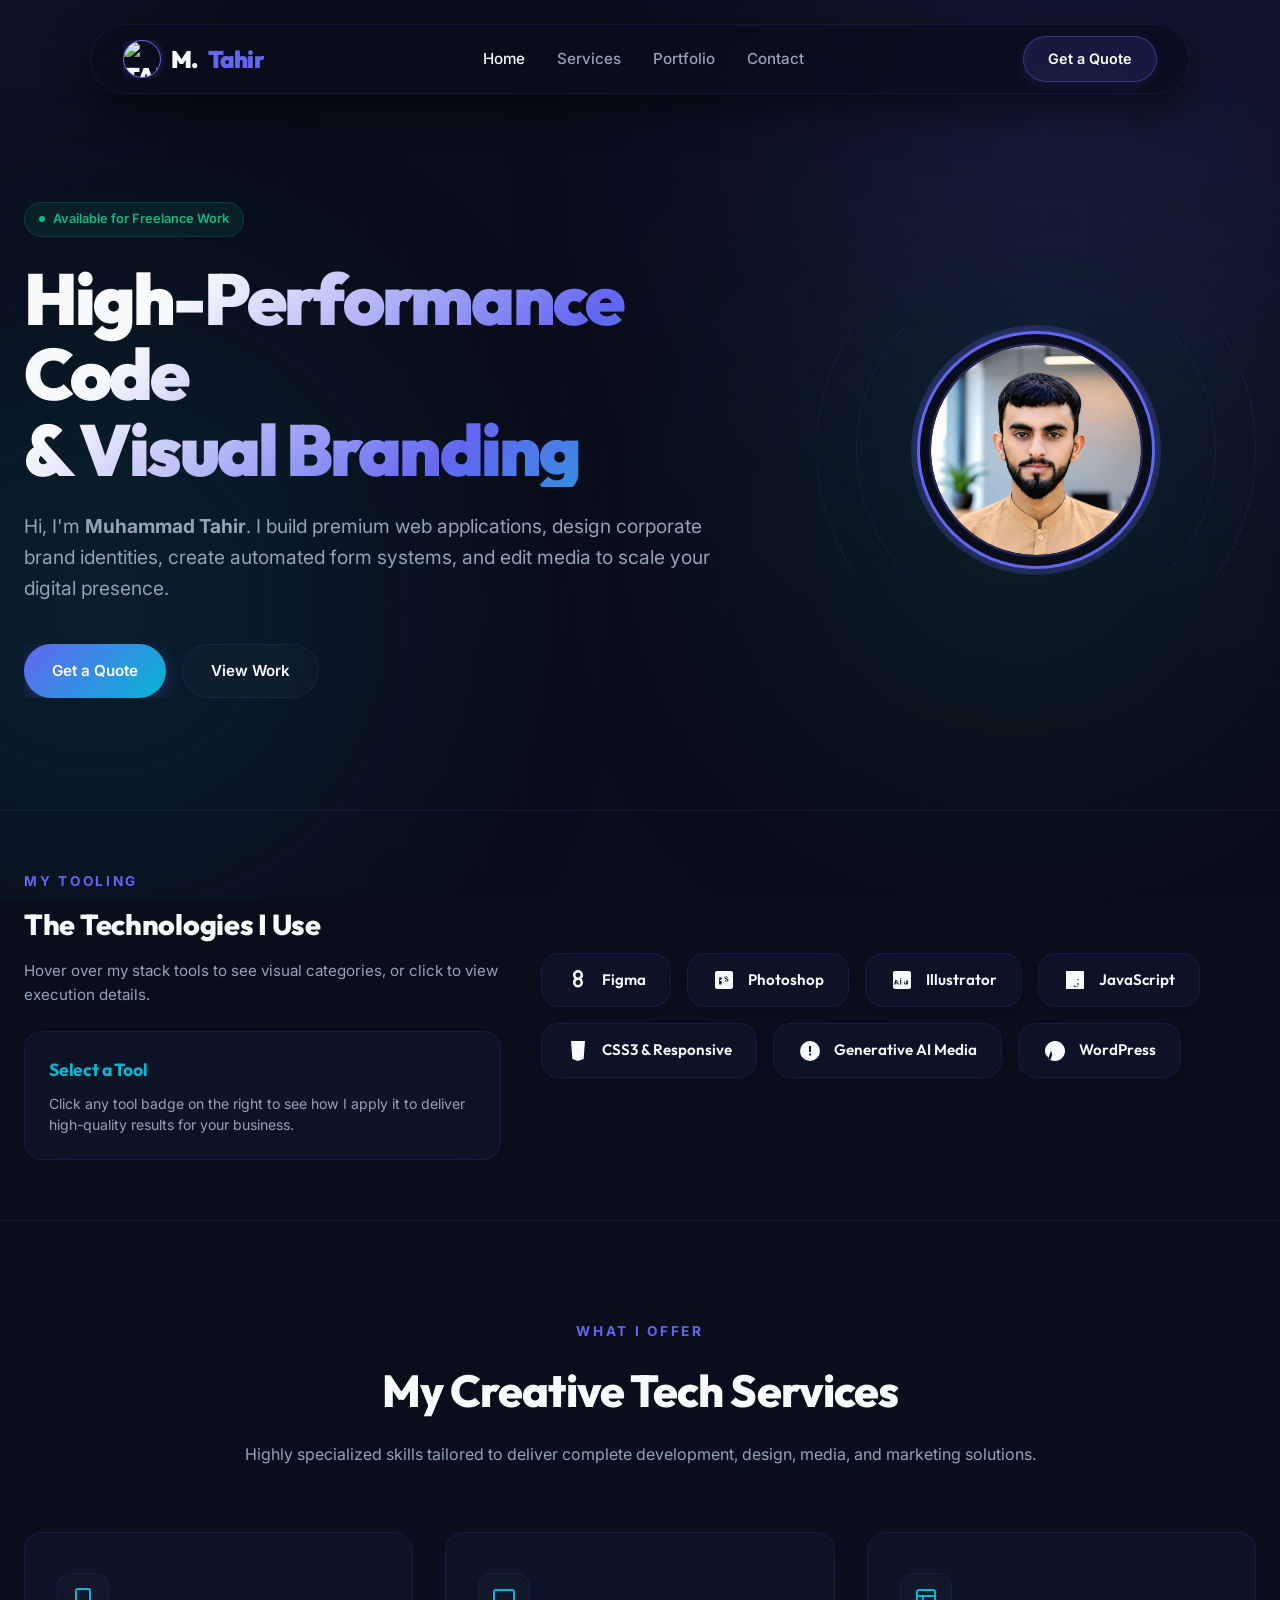
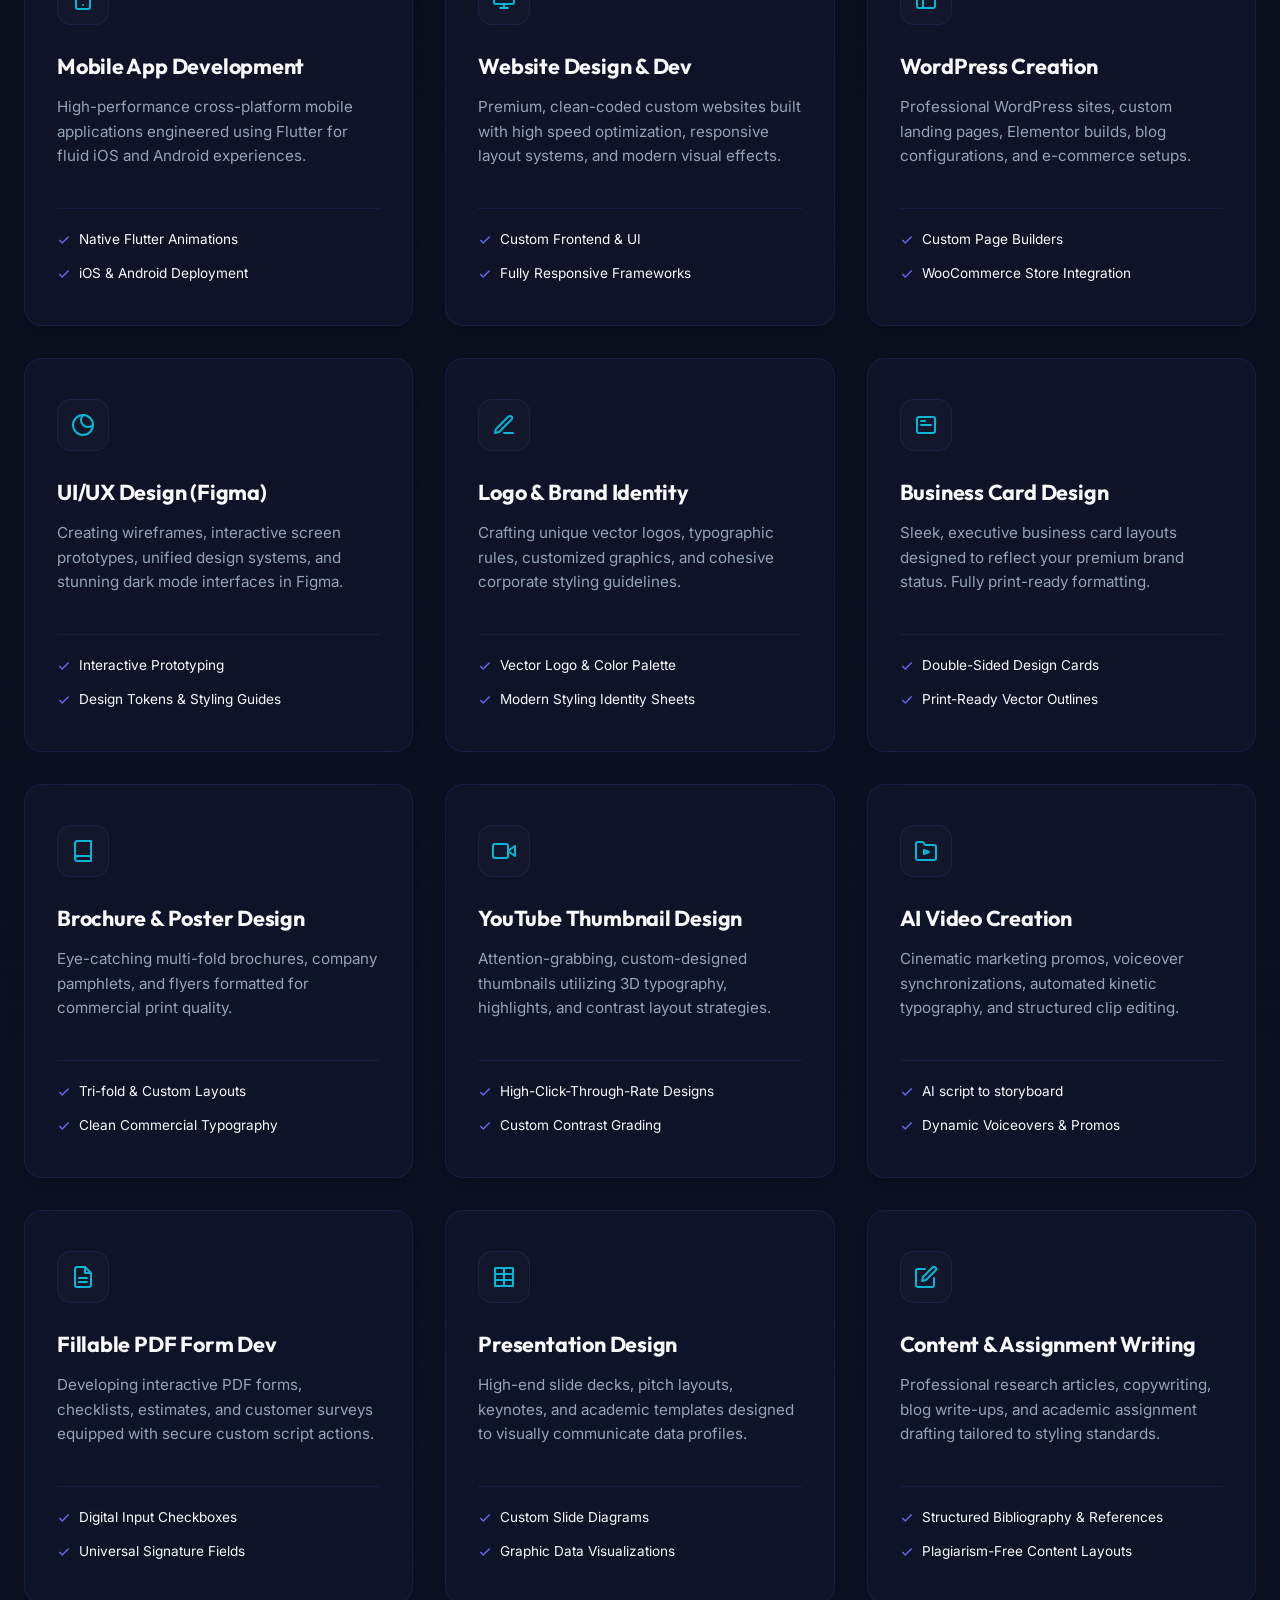
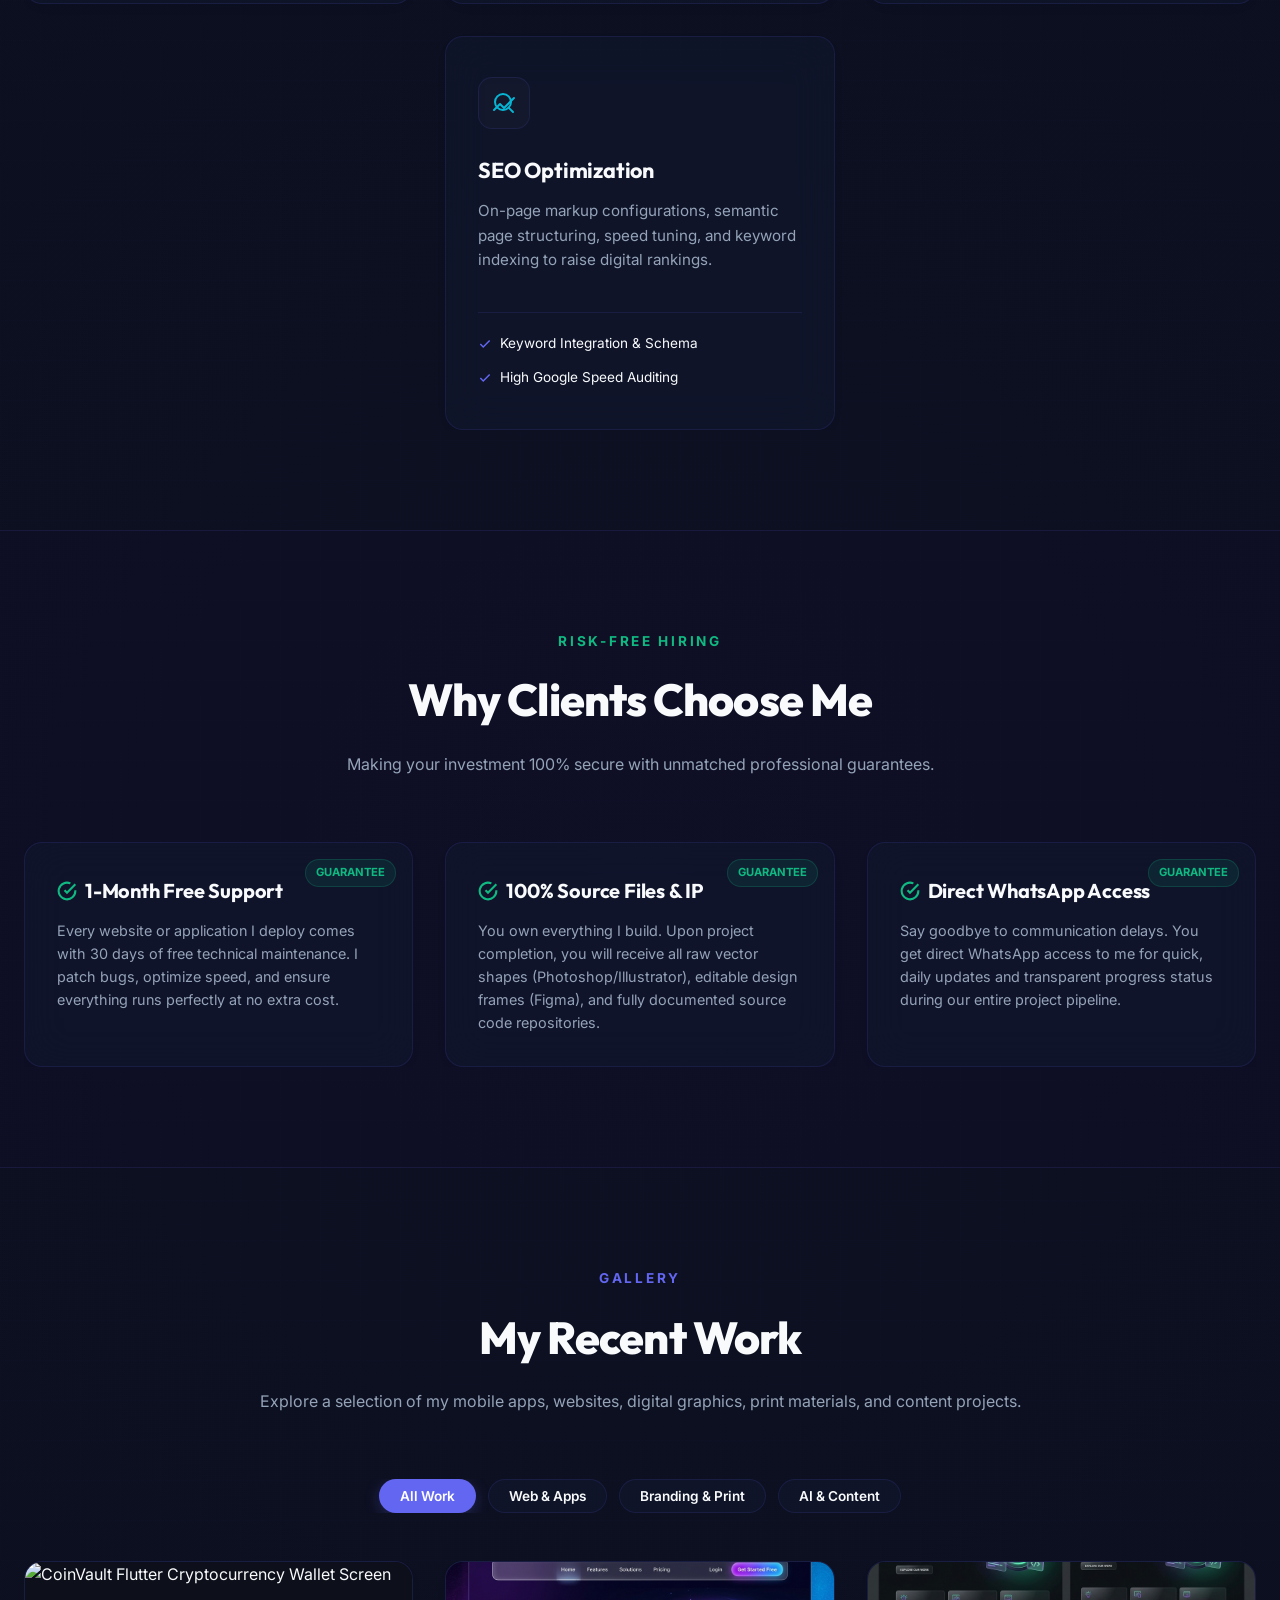
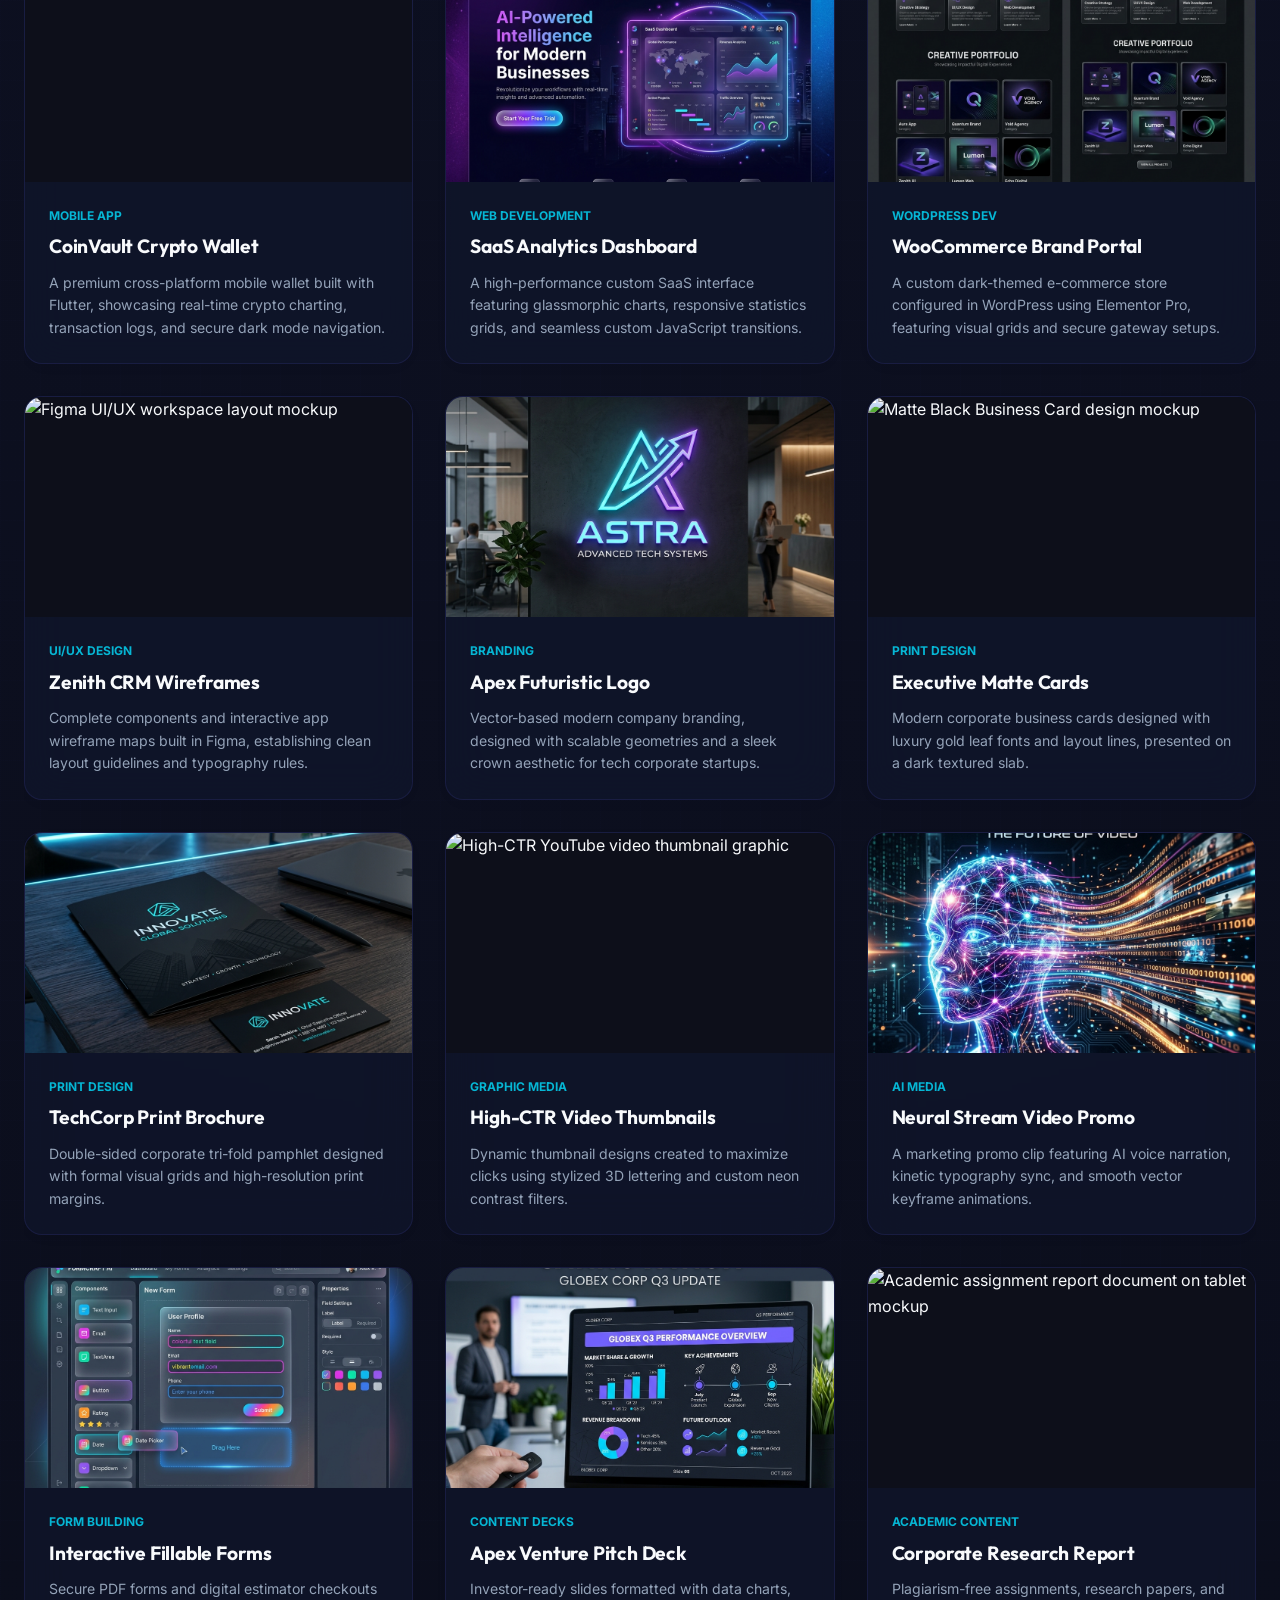
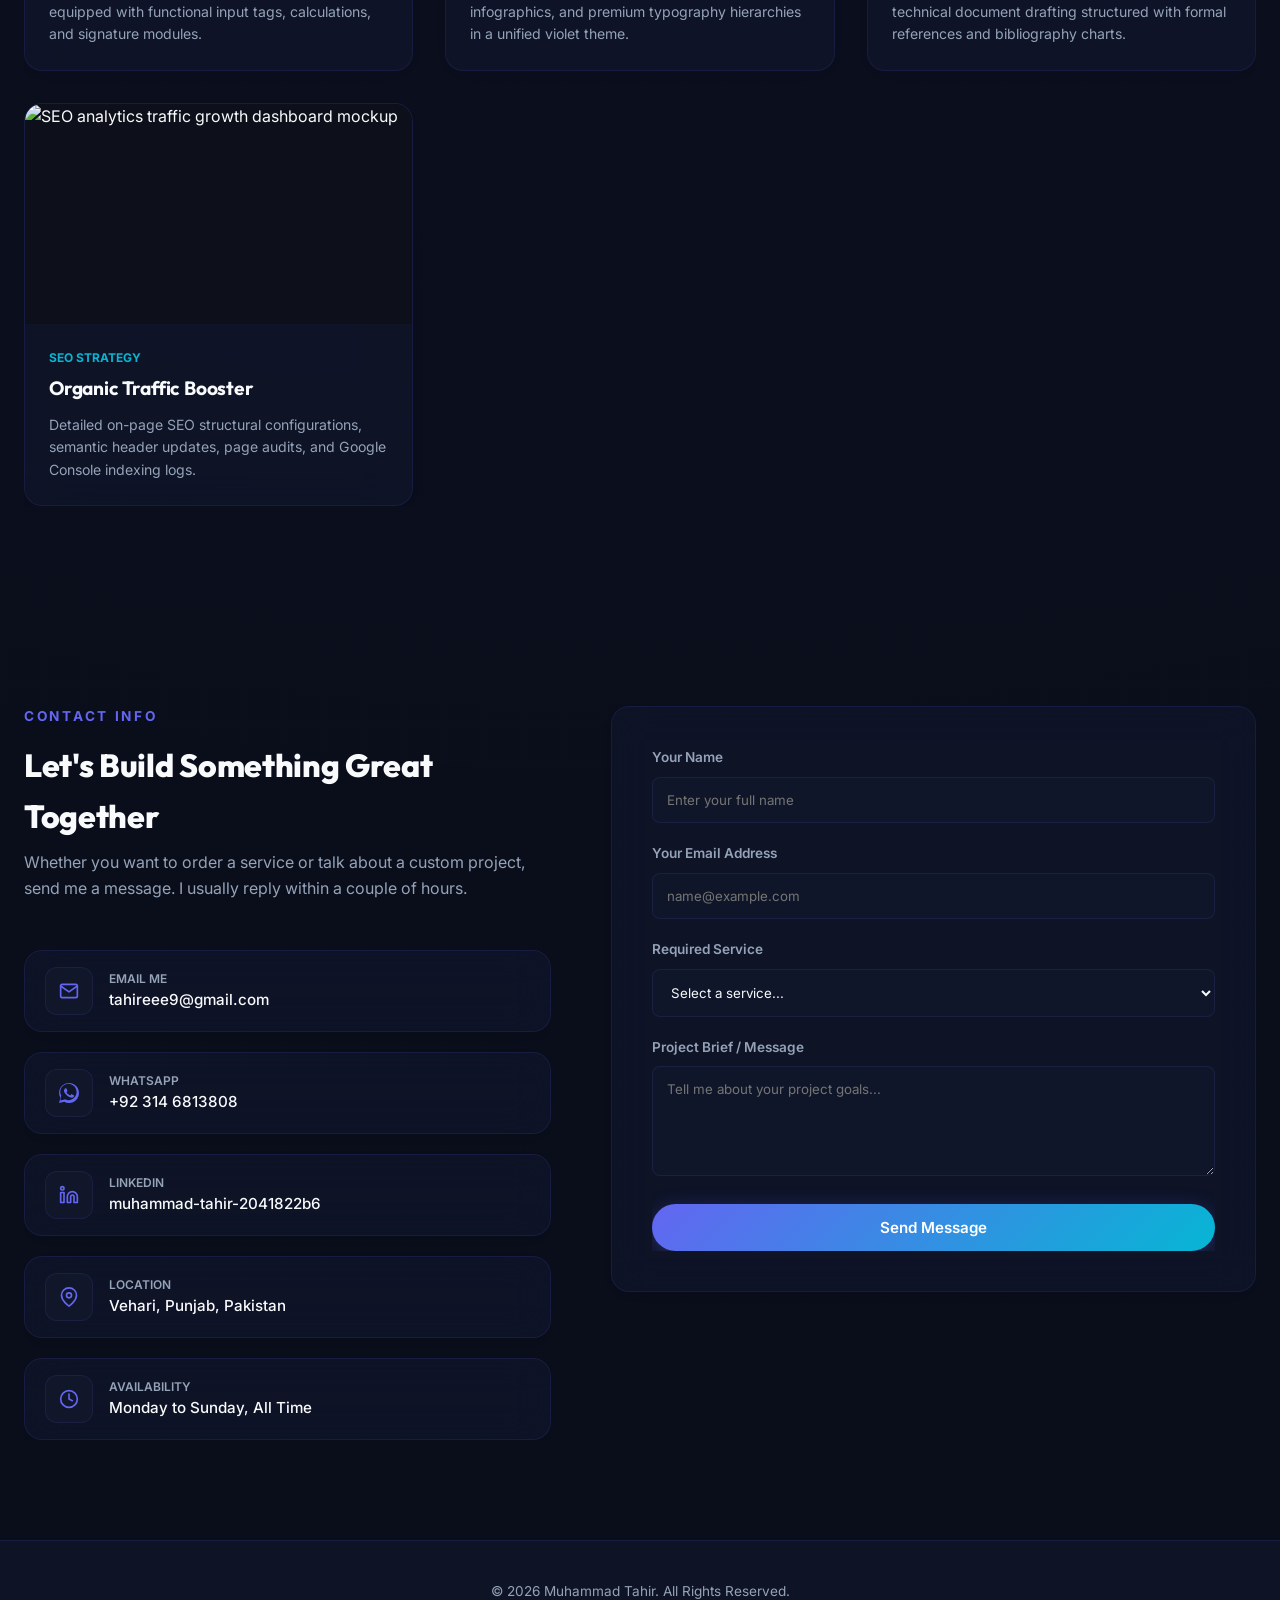
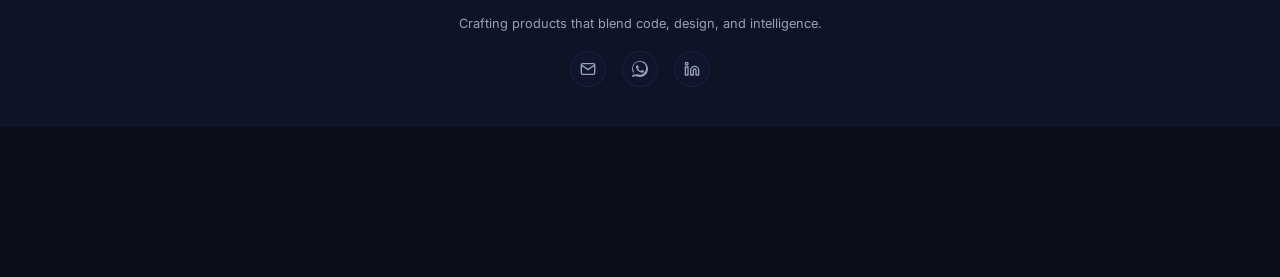
==== commit ad33e5aa: "Add files via upload" ====
--- a/index.html
+++ b/index.html
@@ -65,10 +65,14 @@
   <header id="header">
     <div class="nav-container">
       <a href="#hero" class="logo">
+        <img src="assets/logo_tad.jpg" alt="TAD Logo" class="logo-img">
         M.<span>Tahir</span>
       </a>
       <ul class="nav-links" id="nav-links">
-        <div class="nav-overlay-logo">M.<span>Tahir</span></div>
+        <div class="nav-overlay-logo">
+          <img src="assets/logo_tad.jpg" alt="TAD Logo" class="logo-img">
+          M.<span>Tahir</span>
+        </div>
         <li><a href="#hero">Home</a></li>
         <li><a href="#services">Services</a></li>
         <li><a href="#portfolio">Portfolio</a></li>
@@ -180,104 +184,182 @@
     </div>
   </section>
 
-  <!-- Services Grid Section (6 Skills) -->
+  <!-- Services Grid Section (13 Skills) -->
   <section id="services" class="section">
     <div class="container">
       <div class="section-header">
         <span class="section-tag">What I Offer</span>
         <h2 class="section-title">My Creative Tech Services</h2>
-        <p style="color: var(--text-muted);">Highly specialized skills grouped to deliver complete development, design, and automation solutions.</p>
+        <p style="color: var(--text-muted);">Highly specialized skills tailored to deliver complete development, design, media, and marketing solutions.</p>
       </div>
 
       <div class="services-grid">
-        <!-- 1. Web & App Dev -->
+        <!-- 1. Mobile App Development (Flutter) -->
+        <div class="service-card glass-panel">
+          <div class="service-icon">
+            <svg xmlns="http://www.w3.org/2000/svg" width="24" height="24" viewBox="0 0 24 24" fill="none" stroke="currentColor" stroke-width="2" stroke-linecap="round" stroke-linejoin="round"><rect x="5" y="2" width="14" height="20" rx="2" ry="2"></rect><line x1="12" y1="18" x2="12.01" y2="18"></line></svg>
+          </div>
+          <h3 class="service-title">Mobile App Development</h3>
+          <p class="service-desc">High-performance cross-platform mobile applications engineered using Flutter for fluid iOS and Android experiences.</p>
+          <ul class="service-list">
+            <li><svg xmlns="http://www.w3.org/2000/svg" width="14" height="14" viewBox="0 0 24 24" fill="none" stroke="currentColor" stroke-width="2.5"><polyline points="20 6 9 17 4 12"></polyline></svg> Native Flutter Animations</li>
+            <li><svg xmlns="http://www.w3.org/2000/svg" width="14" height="14" viewBox="0 0 24 24" fill="none" stroke="currentColor" stroke-width="2.5"><polyline points="20 6 9 17 4 12"></polyline></svg> iOS & Android Deployment</li>
+          </ul>
+        </div>
+
+        <!-- 2. Website Design & Development -->
         <div class="service-card glass-panel">
           <div class="service-icon">
             <svg xmlns="http://www.w3.org/2000/svg" width="24" height="24" viewBox="0 0 24 24" fill="none" stroke="currentColor" stroke-width="2" stroke-linecap="round" stroke-linejoin="round"><rect x="2" y="3" width="20" height="14" rx="2" ry="2"></rect><line x1="8" y1="21" x2="16" y2="21"></line><line x1="12" y1="17" x2="12" y2="21"></line></svg>
           </div>
-          <h3 class="service-title">Web & App Development</h3>
-          <p class="service-desc">Custom web apps and mobile applications engineered for high speeds, smooth responsiveness, and secure deployment.</p>
-          <ul class="service-list">
-            <li><svg xmlns="http://www.w3.org/2000/svg" width="14" height="14" viewBox="0 0 24 24" fill="none" stroke="currentColor" stroke-width="2.5"><polyline points="20 6 9 17 4 12"></polyline></svg> Custom Frontend Development</li>
-            <li><svg xmlns="http://www.w3.org/2000/svg" width="14" height="14" viewBox="0 0 24 24" fill="none" stroke="currentColor" stroke-width="2.5"><polyline points="20 6 9 17 4 12"></polyline></svg> Mobile App Solutions</li>
-          </ul>
-        </div>
-
-        <!-- 2. WordPress CMS Development -->
+          <h3 class="service-title">Website Design & Dev</h3>
+          <p class="service-desc">Premium, clean-coded custom websites built with high speed optimization, responsive layout systems, and modern visual effects.</p>
+          <ul class="service-list">
+            <li><svg xmlns="http://www.w3.org/2000/svg" width="14" height="14" viewBox="0 0 24 24" fill="none" stroke="currentColor" stroke-width="2.5"><polyline points="20 6 9 17 4 12"></polyline></svg> Custom Frontend & UI</li>
+            <li><svg xmlns="http://www.w3.org/2000/svg" width="14" height="14" viewBox="0 0 24 24" fill="none" stroke="currentColor" stroke-width="2.5"><polyline points="20 6 9 17 4 12"></polyline></svg> Fully Responsive Frameworks</li>
+          </ul>
+        </div>
+
+        <!-- 3. WordPress Website Creation -->
         <div class="service-card glass-panel">
           <div class="service-icon">
             <svg xmlns="http://www.w3.org/2000/svg" width="24" height="24" viewBox="0 0 24 24" fill="none" stroke="currentColor" stroke-width="2" stroke-linecap="round" stroke-linejoin="round"><rect x="3" y="3" width="18" height="18" rx="2" ry="2"></rect><line x1="3" y1="9" x2="21" y2="9"></line><line x1="9" y1="21" x2="9" y2="9"></line></svg>
           </div>
-          <h3 class="service-title">WordPress Development</h3>
-          <p class="service-desc">Professional WordPress sites, custom themes, Elementor page building, hosting setup, and SEO configuration.</p>
-          <ul class="service-list">
-            <li><svg xmlns="http://www.w3.org/2000/svg" width="14" height="14" viewBox="0 0 24 24" fill="none" stroke="currentColor" stroke-width="2.5"><polyline points="20 6 9 17 4 12"></polyline></svg> Custom Theme & Page Builder</li>
-            <li><svg xmlns="http://www.w3.org/2000/svg" width="14" height="14" viewBox="0 0 24 24" fill="none" stroke="currentColor" stroke-width="2.5"><polyline points="20 6 9 17 4 12"></polyline></svg> WooCommerce E-Commerce</li>
-          </ul>
-        </div>
-
-        <!-- 3. Form Building & Integrations -->
-        <div class="service-card glass-panel">
-          <div class="service-icon">
-            <svg xmlns="http://www.w3.org/2000/svg" width="24" height="24" viewBox="0 0 24 24" fill="none" stroke="currentColor" stroke-width="2" stroke-linecap="round" stroke-linejoin="round"><path d="M14 2H6a2 2 0 0 0-2 2v16a2 2 0 0 0 2 2h12a2 2 0 0 0 2-2V8z"></path><polyline points="14 2 14 8 20 8"></polyline><line x1="16" y1="13" x2="8" y2="13"></line><line x1="16" y1="17" x2="8" y2="17"></line><polyline points="10 9 9 9 8 9"></polyline></svg>
-          </div>
-          <h3 class="service-title">Interactive Form Building</h3>
-          <p class="service-desc">Creating advanced lead capture forms, online estimators, survey forms, Jotform/Typeform builds, and automated workflows.</p>
-          <ul class="service-list">
-            <li><svg xmlns="http://www.w3.org/2000/svg" width="14" height="14" viewBox="0 0 24 24" fill="none" stroke="currentColor" stroke-width="2.5"><polyline points="20 6 9 17 4 12"></polyline></svg> Advanced Multi-Step Forms</li>
-            <li><svg xmlns="http://www.w3.org/2000/svg" width="14" height="14" viewBox="0 0 24 24" fill="none" stroke="currentColor" stroke-width="2.5"><polyline points="20 6 9 17 4 12"></polyline></svg> Form Automations & CRMs</li>
-          </ul>
-        </div>
-
-        <!-- 4. Logo & Branding -->
+          <h3 class="service-title">WordPress Creation</h3>
+          <p class="service-desc">Professional WordPress sites, custom landing pages, Elementor builds, blog configurations, and e-commerce setups.</p>
+          <ul class="service-list">
+            <li><svg xmlns="http://www.w3.org/2000/svg" width="14" height="14" viewBox="0 0 24 24" fill="none" stroke="currentColor" stroke-width="2.5"><polyline points="20 6 9 17 4 12"></polyline></svg> Custom Page Builders</li>
+            <li><svg xmlns="http://www.w3.org/2000/svg" width="14" height="14" viewBox="0 0 24 24" fill="none" stroke="currentColor" stroke-width="2.5"><polyline points="20 6 9 17 4 12"></polyline></svg> WooCommerce Store Integration</li>
+          </ul>
+        </div>
+
+        <!-- 4. UI/UX Design (Figma) -->
+        <div class="service-card glass-panel">
+          <div class="service-icon">
+            <svg xmlns="http://www.w3.org/2000/svg" width="24" height="24" viewBox="0 0 24 24" fill="none" stroke="currentColor" stroke-width="2" stroke-linecap="round" stroke-linejoin="round"><circle cx="12" cy="12" r="10"></circle><path d="M12 2a7 7 0 1 0 10 10"></path></svg>
+          </div>
+          <h3 class="service-title">UI/UX Design (Figma)</h3>
+          <p class="service-desc">Creating wireframes, interactive screen prototypes, unified design systems, and stunning dark mode interfaces in Figma.</p>
+          <ul class="service-list">
+            <li><svg xmlns="http://www.w3.org/2000/svg" width="14" height="14" viewBox="0 0 24 24" fill="none" stroke="currentColor" stroke-width="2.5"><polyline points="20 6 9 17 4 12"></polyline></svg> Interactive Prototyping</li>
+            <li><svg xmlns="http://www.w3.org/2000/svg" width="14" height="14" viewBox="0 0 24 24" fill="none" stroke="currentColor" stroke-width="2.5"><polyline points="20 6 9 17 4 12"></polyline></svg> Design Tokens & Styling Guides</li>
+          </ul>
+        </div>
+
+        <!-- 5. Logo & Brand Identity Design -->
         <div class="service-card glass-panel">
           <div class="service-icon">
             <svg xmlns="http://www.w3.org/2000/svg" width="24" height="24" viewBox="0 0 24 24" fill="none" stroke="currentColor" stroke-width="2" stroke-linecap="round" stroke-linejoin="round"><path d="M12 20h9"></path><path d="M16.5 3.5a2.121 2.121 0 0 1 3 3L7 19l-4 1 1-4L16.5 3.5z"></path></svg>
           </div>
-          <h3 class="service-title">Logo & Brand Design</h3>
-          <p class="service-desc">Crafting unique vector logos, visual guidelines, and corporate stationery to establish an authentic and memorable brand identity.</p>
-          <ul class="service-list">
-            <li><svg xmlns="http://www.w3.org/2000/svg" width="14" height="14" viewBox="0 0 24 24" fill="none" stroke="currentColor" stroke-width="2.5"><polyline points="20 6 9 17 4 12"></polyline></svg> Logo & Brand Guidelines</li>
-            <li><svg xmlns="http://www.w3.org/2000/svg" width="14" height="14" viewBox="0 0 24 24" fill="none" stroke="currentColor" stroke-width="2.5"><polyline points="20 6 9 17 4 12"></polyline></svg> Business Card Design</li>
-          </ul>
-        </div>
-
-        <!-- 5. Brochure & Print Media -->
-        <div class="service-card glass-panel">
-          <div class="service-icon">
-            <svg xmlns="http://www.w3.org/2000/svg" width="24" height="24" viewBox="0 0 24 24" fill="none" stroke="currentColor" stroke-width="2" stroke-linecap="round" stroke-linejoin="round"><rect x="4" y="4" width="16" height="16" rx="2" ry="2"></rect><rect x="9" y="9" width="6" height="6"></rect><line x1="9" y1="1" x2="9" y2="4"></line><line x1="15" y1="1" x2="15" y2="4"></line><line x1="9" y1="20" x2="9" y2="23"></line><line x1="15" y1="20" x2="15" y2="23"></line><line x1="20" y1="9" x2="23" y2="9"></line><line x1="20" y1="15" x2="23" y2="15"></line><line x1="1" y1="9" x2="4" y2="9"></line><line x1="1" y1="15" x2="4" y2="15"></line></svg>
+          <h3 class="service-title">Logo & Brand Identity</h3>
+          <p class="service-desc">Crafting unique vector logos, typographic rules, customized graphics, and cohesive corporate styling guidelines.</p>
+          <ul class="service-list">
+            <li><svg xmlns="http://www.w3.org/2000/svg" width="14" height="14" viewBox="0 0 24 24" fill="none" stroke="currentColor" stroke-width="2.5"><polyline points="20 6 9 17 4 12"></polyline></svg> Vector Logo & Color Palette</li>
+            <li><svg xmlns="http://www.w3.org/2000/svg" width="14" height="14" viewBox="0 0 24 24" fill="none" stroke="currentColor" stroke-width="2.5"><polyline points="20 6 9 17 4 12"></polyline></svg> Modern Styling Identity Sheets</li>
+          </ul>
+        </div>
+
+        <!-- 6. Business Card Design -->
+        <div class="service-card glass-panel">
+          <div class="service-icon">
+            <svg xmlns="http://www.w3.org/2000/svg" width="24" height="24" viewBox="0 0 24 24" fill="none" stroke="currentColor" stroke-width="2" stroke-linecap="round" stroke-linejoin="round"><rect x="3" y="4" width="18" height="16" rx="2"></rect><line x1="7" y1="8" x2="11" y2="8"></line><line x1="7" y1="12" x2="17" y2="12"></line></svg>
+          </div>
+          <h3 class="service-title">Business Card Design</h3>
+          <p class="service-desc">Sleek, executive business card layouts designed to reflect your premium brand status. Fully print-ready formatting.</p>
+          <ul class="service-list">
+            <li><svg xmlns="http://www.w3.org/2000/svg" width="14" height="14" viewBox="0 0 24 24" fill="none" stroke="currentColor" stroke-width="2.5"><polyline points="20 6 9 17 4 12"></polyline></svg> Double-Sided Design Cards</li>
+            <li><svg xmlns="http://www.w3.org/2000/svg" width="14" height="14" viewBox="0 0 24 24" fill="none" stroke="currentColor" stroke-width="2.5"><polyline points="20 6 9 17 4 12"></polyline></svg> Print-Ready Vector Outlines</li>
+          </ul>
+        </div>
+
+        <!-- 7. Brochure Design -->
+        <div class="service-card glass-panel">
+          <div class="service-icon">
+            <svg xmlns="http://www.w3.org/2000/svg" width="24" height="24" viewBox="0 0 24 24" fill="none" stroke="currentColor" stroke-width="2" stroke-linecap="round" stroke-linejoin="round"><path d="M4 19.5A2.5 2.5 0 0 1 6.5 17H20"></path><path d="M6.5 2H20v20H6.5A2.5 2.5 0 0 1 4 19.5v-15A2.5 2.5 0 0 1 6.5 2z"></path></svg>
           </div>
           <h3 class="service-title">Brochure & Poster Design</h3>
-          <p class="service-desc">Eye-catching brochures, print flyers, marketing banners, and posters engineered to drive high visual conversions.</p>
-          <ul class="service-list">
-            <li><svg xmlns="http://www.w3.org/2000/svg" width="14" height="14" viewBox="0 0 24 24" fill="none" stroke="currentColor" stroke-width="2.5"><polyline points="20 6 9 17 4 12"></polyline></svg> Multi-fold Brochure Layouts</li>
-            <li><svg xmlns="http://www.w3.org/2000/svg" width="14" height="14" viewBox="0 0 24 24" fill="none" stroke="currentColor" stroke-width="2.5"><polyline points="20 6 9 17 4 12"></polyline></svg> Marketing Posters & Banners</li>
-          </ul>
-        </div>
-
-        <!-- 6. Website Maintenance -->
-        <div class="service-card glass-panel">
-          <div class="service-icon">
-            <svg xmlns="http://www.w3.org/2000/svg" width="24" height="24" viewBox="0 0 24 24" fill="none" stroke="currentColor" stroke-width="2" stroke-linecap="round" stroke-linejoin="round"><circle cx="12" cy="12" r="3"></circle><path d="M19.4 15a1.65 1.65 0 0 0 .33 1.82l.06.06a2 2 0 1 1-2.83 2.83l-.06-.06a1.65 1.65 0 0 0-1.82-.33 1.65 1.65 0 0 0-1 1.51V21a2 2 0 0 1-4 0v-.09A1.65 1.65 0 0 0 9 19.4a1.65 1.65 0 0 0-1.82.33l-.06.06a2 2 0 1 1-2.83-2.83l.06-.06a1.65 1.65 0 0 0 .33-1.82 1.65 1.65 0 0 0-1.51-1H3a2 2 0 0 1 0-4h.09A1.65 1.65 0 0 0 4.6 9a1.65 1.65 0 0 0-.33-1.82l-.06-.06a2 2 0 1 1 2.83-2.83l.06.06a1.65 1.65 0 0 0 1.82.33H9a1.65 1.65 0 0 0 1-1.51V3a2 2 0 0 1 4 0v.09a1.65 1.65 0 0 0 1 1.51 1.65 1.65 0 0 0 1.82-.33l.06-.06a2 2 0 1 1 2.83 2.83l-.06.06a1.65 1.65 0 0 0-.33 1.82V9a1.65 1.65 0 0 0 1.51 1H21a2 2 0 0 1 0 4h-.09a1.65 1.65 0 0 0-1.51 1z"></path></svg>
-          </div>
-          <h3 class="service-title">Website Maintenance</h3>
-          <p class="service-desc">Continuous support including performance optimization, weekly backups, security patches, and routine code updates.</p>
-          <ul class="service-list">
-            <li><svg xmlns="http://www.w3.org/2000/svg" width="14" height="14" viewBox="0 0 24 24" fill="none" stroke="currentColor" stroke-width="2.5"><polyline points="20 6 9 17 4 12"></polyline></svg> Bug Fixing & Optimization</li>
-            <li><svg xmlns="http://www.w3.org/2000/svg" width="14" height="14" viewBox="0 0 24 24" fill="none" stroke="currentColor" stroke-width="2.5"><polyline points="20 6 9 17 4 12"></polyline></svg> Backups & Security Updates</li>
-          </ul>
-        </div>
-
-        <!-- 7. AI Video & Content -->
-        <div class="service-card glass-panel">
-          <div class="service-icon">
-            <svg xmlns="http://www.w3.org/2000/svg" width="24" height="24" viewBox="0 0 24 24" fill="none" stroke="currentColor" stroke-width="2" stroke-linecap="round" stroke-linejoin="round"><path d="M23 7a5 5 0 0 0-7.75-4.11L12 5.67 8.75 3.39a5 5 0 0 0-8 4v8.5a5 5 0 0 0 8 4l3.25-2.28 3.25 2.28a5 5 0 0 0 8-4z"></path></svg>
-          </div>
-          <h3 class="service-title">AI Video & Media Creation</h3>
-          <p class="service-desc">Designing professional presentations and pitch decks alongside marketing videos generated with AI animations and voiceovers.</p>
-          <ul class="service-list">
-            <li><svg xmlns="http://www.w3.org/2000/svg" width="14" height="14" viewBox="0 0 24 24" fill="none" stroke="currentColor" stroke-width="2.5"><polyline points="20 6 9 17 4 12"></polyline></svg> Business Pitch Presentation Decks</li>
-            <li><svg xmlns="http://www.w3.org/2000/svg" width="14" height="14" viewBox="0 0 24 24" fill="none" stroke="currentColor" stroke-width="2.5"><polyline points="20 6 9 17 4 12"></polyline></svg> AI Video Promos & Editing</li>
+          <p class="service-desc">Eye-catching multi-fold brochures, company pamphlets, and flyers formatted for commercial print quality.</p>
+          <ul class="service-list">
+            <li><svg xmlns="http://www.w3.org/2000/svg" width="14" height="14" viewBox="0 0 24 24" fill="none" stroke="currentColor" stroke-width="2.5"><polyline points="20 6 9 17 4 12"></polyline></svg> Tri-fold & Custom Layouts</li>
+            <li><svg xmlns="http://www.w3.org/2000/svg" width="14" height="14" viewBox="0 0 24 24" fill="none" stroke="currentColor" stroke-width="2.5"><polyline points="20 6 9 17 4 12"></polyline></svg> Clean Commercial Typography</li>
+          </ul>
+        </div>
+
+        <!-- 8. YouTube Thumbnail Design -->
+        <div class="service-card glass-panel">
+          <div class="service-icon">
+            <svg xmlns="http://www.w3.org/2000/svg" width="24" height="24" viewBox="0 0 24 24" fill="none" stroke="currentColor" stroke-width="2" stroke-linecap="round" stroke-linejoin="round"><polygon points="23 7 16 12 23 17 23 7"></polygon><rect x="1" y="5" width="15" height="14" rx="2" ry="2"></rect></svg>
+          </div>
+          <h3 class="service-title">YouTube Thumbnail Design</h3>
+          <p class="service-desc">Attention-grabbing, custom-designed thumbnails utilizing 3D typography, highlights, and contrast layout strategies.</p>
+          <ul class="service-list">
+            <li><svg xmlns="http://www.w3.org/2000/svg" width="14" height="14" viewBox="0 0 24 24" fill="none" stroke="currentColor" stroke-width="2.5"><polyline points="20 6 9 17 4 12"></polyline></svg> High-Click-Through-Rate Designs</li>
+            <li><svg xmlns="http://www.w3.org/2000/svg" width="14" height="14" viewBox="0 0 24 24" fill="none" stroke="currentColor" stroke-width="2.5"><polyline points="20 6 9 17 4 12"></polyline></svg> Custom Contrast Grading</li>
+          </ul>
+        </div>
+
+        <!-- 9. AI Video Creation -->
+        <div class="service-card glass-panel">
+          <div class="service-icon">
+            <svg xmlns="http://www.w3.org/2000/svg" width="24" height="24" viewBox="0 0 24 24" fill="none" stroke="currentColor" stroke-width="2" stroke-linecap="round" stroke-linejoin="round"><path d="M22 19a2 2 0 0 1-2 2H4a2 2 0 0 1-2-2V5a2 2 0 0 1 2-2h5l2 3h9a2 2 0 0 1 2 2z"></path><polygon points="10 11 15 13 10 15 10 11"></polygon></svg>
+          </div>
+          <h3 class="service-title">AI Video Creation</h3>
+          <p class="service-desc">Cinematic marketing promos, voiceover synchronizations, automated kinetic typography, and structured clip editing.</p>
+          <ul class="service-list">
+            <li><svg xmlns="http://www.w3.org/2000/svg" width="14" height="14" viewBox="0 0 24 24" fill="none" stroke="currentColor" stroke-width="2.5"><polyline points="20 6 9 17 4 12"></polyline></svg> AI script to storyboard</li>
+            <li><svg xmlns="http://www.w3.org/2000/svg" width="14" height="14" viewBox="0 0 24 24" fill="none" stroke="currentColor" stroke-width="2.5"><polyline points="20 6 9 17 4 12"></polyline></svg> Dynamic Voiceovers & Promos</li>
+          </ul>
+        </div>
+
+        <!-- 10. Fillable PDF Form Development -->
+        <div class="service-card glass-panel">
+          <div class="service-icon">
+            <svg xmlns="http://www.w3.org/2000/svg" width="24" height="24" viewBox="0 0 24 24" fill="none" stroke="currentColor" stroke-width="2" stroke-linecap="round" stroke-linejoin="round"><path d="M14 2H6a2 2 0 0 0-2 2v16a2 2 0 0 0 2 2h12a2 2 0 0 0 2-2V8z"></path><polyline points="14 2 14 8 20 8"></polyline><line x1="16" y1="13" x2="8" y2="13"></line><line x1="16" y1="17" x2="8" y2="17"></line></svg>
+          </div>
+          <h3 class="service-title">Fillable PDF Form Dev</h3>
+          <p class="service-desc">Developing interactive PDF forms, checklists, estimates, and customer surveys equipped with secure custom script actions.</p>
+          <ul class="service-list">
+            <li><svg xmlns="http://www.w3.org/2000/svg" width="14" height="14" viewBox="0 0 24 24" fill="none" stroke="currentColor" stroke-width="2.5"><polyline points="20 6 9 17 4 12"></polyline></svg> Digital Input Checkboxes</li>
+            <li><svg xmlns="http://www.w3.org/2000/svg" width="14" height="14" viewBox="0 0 24 24" fill="none" stroke="currentColor" stroke-width="2.5"><polyline points="20 6 9 17 4 12"></polyline></svg> Universal Signature Fields</li>
+          </ul>
+        </div>
+
+        <!-- 11. Presentation Design -->
+        <div class="service-card glass-panel">
+          <div class="service-icon">
+            <svg xmlns="http://www.w3.org/2000/svg" width="24" height="24" viewBox="0 0 24 24" fill="none" stroke="currentColor" stroke-width="2" stroke-linecap="round" stroke-linejoin="round"><path d="M3 3h18v18H3z"></path><path d="M21 9H3"></path><path d="M21 15H3"></path><path d="M12 3v18"></path></svg>
+          </div>
+          <h3 class="service-title">Presentation Design</h3>
+          <p class="service-desc">High-end slide decks, pitch layouts, keynotes, and academic templates designed to visually communicate data profiles.</p>
+          <ul class="service-list">
+            <li><svg xmlns="http://www.w3.org/2000/svg" width="14" height="14" viewBox="0 0 24 24" fill="none" stroke="currentColor" stroke-width="2.5"><polyline points="20 6 9 17 4 12"></polyline></svg> Custom Slide Diagrams</li>
+            <li><svg xmlns="http://www.w3.org/2000/svg" width="14" height="14" viewBox="0 0 24 24" fill="none" stroke="currentColor" stroke-width="2.5"><polyline points="20 6 9 17 4 12"></polyline></svg> Graphic Data Visualizations</li>
+          </ul>
+        </div>
+
+        <!-- 12. Content & Assignment Writing -->
+        <div class="service-card glass-panel">
+          <div class="service-icon">
+            <svg xmlns="http://www.w3.org/2000/svg" width="24" height="24" viewBox="0 0 24 24" fill="none" stroke="currentColor" stroke-width="2" stroke-linecap="round" stroke-linejoin="round"><path d="M11 4H4a2 2 0 0 0-2 2v14a2 2 0 0 0 2 2h14a2 2 0 0 0 2-2v-7"></path><path d="M18.5 2.5a2.121 2.121 0 0 1 3 3L12 15l-4 1 1-4 9.5-9.5z"></path></svg>
+          </div>
+          <h3 class="service-title">Content & Assignment Writing</h3>
+          <p class="service-desc">Professional research articles, copywriting, blog write-ups, and academic assignment drafting tailored to styling standards.</p>
+          <ul class="service-list">
+            <li><svg xmlns="http://www.w3.org/2000/svg" width="14" height="14" viewBox="0 0 24 24" fill="none" stroke="currentColor" stroke-width="2.5"><polyline points="20 6 9 17 4 12"></polyline></svg> Structured Bibliography & References</li>
+            <li><svg xmlns="http://www.w3.org/2000/svg" width="14" height="14" viewBox="0 0 24 24" fill="none" stroke="currentColor" stroke-width="2.5"><polyline points="20 6 9 17 4 12"></polyline></svg> Plagiarism-Free Content Layouts</li>
+          </ul>
+        </div>
+
+        <!-- 13. SEO Optimization -->
+        <div class="service-card glass-panel">
+          <div class="service-icon">
+            <svg xmlns="http://www.w3.org/2000/svg" width="24" height="24" viewBox="0 0 24 24" fill="none" stroke="currentColor" stroke-width="2" stroke-linecap="round" stroke-linejoin="round"><circle cx="11" cy="11" r="8"></circle><line x1="21" y1="21" x2="16.65" y2="16.65"></line><polyline points="22 7 12 17 8 13 2 19"></polyline></svg>
+          </div>
+          <h3 class="service-title">SEO Optimization</h3>
+          <p class="service-desc">On-page markup configurations, semantic page structuring, speed tuning, and keyword indexing to raise digital rankings.</p>
+          <ul class="service-list">
+            <li><svg xmlns="http://www.w3.org/2000/svg" width="14" height="14" viewBox="0 0 24 24" fill="none" stroke="currentColor" stroke-width="2.5"><polyline points="20 6 9 17 4 12"></polyline></svg> Keyword Integration & Schema</li>
+            <li><svg xmlns="http://www.w3.org/2000/svg" width="14" height="14" viewBox="0 0 24 24" fill="none" stroke="currentColor" stroke-width="2.5"><polyline points="20 6 9 17 4 12"></polyline></svg> High Google Speed Auditing</li>
           </ul>
         </div>
       </div>
@@ -327,13 +409,13 @@
     </div>
   </section>
 
-  <!-- Portfolio Gallery Section (6 Cards, 3 Columns) -->
+  <!-- Portfolio Gallery Section (13 Cards) -->
   <section id="portfolio" class="section">
     <div class="container">
       <div class="section-header">
         <span class="section-tag">Gallery</span>
         <h2 class="section-title">My Recent Work</h2>
-        <p style="color: var(--text-muted);">Explore some of my visual designs, custom form engines, websites, and content decks.</p>
+        <p style="color: var(--text-muted);">Explore a selection of my mobile apps, websites, digital graphics, print materials, and content projects.</p>
       </div>
 
       <!-- Filters -->
@@ -346,7 +428,19 @@
 
       <!-- Gallery Grid -->
       <div class="portfolio-grid" id="portfolio-grid">
-        <!-- 1. Web Analytics -->
+        <!-- 1. Mobile App Development (Flutter) -->
+        <div class="portfolio-card glass-panel" data-category="web">
+          <div class="portfolio-img-container">
+            <img src="assets/projects/flutter_app_project.png" alt="CoinVault Flutter Cryptocurrency Wallet Screen">
+          </div>
+          <div class="portfolio-info">
+            <span class="portfolio-category">Mobile App</span>
+            <h3 class="portfolio-card-title">CoinVault Crypto Wallet</h3>
+            <p class="portfolio-card-desc">A premium cross-platform mobile wallet built with Flutter, showcasing real-time crypto charting, transaction logs, and secure dark mode navigation.</p>
+          </div>
+        </div>
+
+        <!-- 2. Website Design & Development -->
         <div class="portfolio-card glass-panel" data-category="web">
           <div class="portfolio-img-container">
             <img src="assets/projects/web_project.png" alt="SaaS Web Application Dashboard">
@@ -354,79 +448,139 @@
           <div class="portfolio-info">
             <span class="portfolio-category">Web Development</span>
             <h3 class="portfolio-card-title">SaaS Analytics Dashboard</h3>
-            <p class="portfolio-card-desc">A premium SaaS analytics dashboard mockup featuring glassmorphism, responsive grid components, and clean UI styling.</p>
-          </div>
-        </div>
-
-        <!-- WordPress Site -->
+            <p class="portfolio-card-desc">A high-performance custom SaaS interface featuring glassmorphic charts, responsive statistics grids, and seamless custom JavaScript transitions.</p>
+          </div>
+        </div>
+
+        <!-- 3. WordPress Website Creation -->
         <div class="portfolio-card glass-panel" data-category="web">
           <div class="portfolio-img-container">
-            <img src="assets/projects/wordpress_project.png" alt="WordPress Custom Website Design">
+            <img src="assets/projects/wordpress_project.png" alt="WordPress E-Commerce website layout">
           </div>
           <div class="portfolio-info">
             <span class="portfolio-category">WordPress Dev</span>
-            <h3 class="portfolio-card-title">E-Commerce Brand Portal</h3>
-            <p class="portfolio-card-desc">A premium dark-themed WordPress e-commerce landing page featuring glassmorphic product displays, responsive product grids, and clean layout branding.</p>
-          </div>
-        </div>
-
-        <!-- 2. Logo Design -->
+            <h3 class="portfolio-card-title">WooCommerce Brand Portal</h3>
+            <p class="portfolio-card-desc">A custom dark-themed e-commerce store configured in WordPress using Elementor Pro, featuring visual grids and secure gateway setups.</p>
+          </div>
+        </div>
+
+        <!-- 4. UI/UX Design (Figma) -->
         <div class="portfolio-card glass-panel" data-category="design">
           <div class="portfolio-img-container">
-            <img src="assets/projects/logo_project.png" alt="Futuristic Tech Logo Mockup">
+            <img src="assets/projects/figma_design_project.png" alt="Figma UI/UX workspace layout mockup">
+          </div>
+          <div class="portfolio-info">
+            <span class="portfolio-category">UI/UX Design</span>
+            <h3 class="portfolio-card-title">Zenith CRM Wireframes</h3>
+            <p class="portfolio-card-desc">Complete components and interactive app wireframe maps built in Figma, establishing clean layout guidelines and typography rules.</p>
+          </div>
+        </div>
+
+        <!-- 5. Logo & Brand Identity Design -->
+        <div class="portfolio-card glass-panel" data-category="design">
+          <div class="portfolio-img-container">
+            <img src="assets/projects/logo_project.png" alt="Futuristic Tech Logo Branding">
           </div>
           <div class="portfolio-info">
             <span class="portfolio-category">Branding</span>
-            <h3 class="portfolio-card-title">Apex Tech Logo Design</h3>
-            <p class="portfolio-card-desc">Minimalist, geometric vector branding designed for a high-end AI startup. Visualized on a modern executive office wall.</p>
-          </div>
-        </div>
-
-        <!-- 3. Form Builder -->
+            <h3 class="portfolio-card-title">Apex Futuristic Logo</h3>
+            <p class="portfolio-card-desc">Vector-based modern company branding, designed with scalable geometries and a sleek crown aesthetic for tech corporate startups.</p>
+          </div>
+        </div>
+
+        <!-- 6. Business Card Design -->
+        <div class="portfolio-card glass-panel" data-category="design">
+          <div class="portfolio-img-container">
+            <img src="assets/projects/business_card_project.png" alt="Matte Black Business Card design mockup">
+          </div>
+          <div class="portfolio-info">
+            <span class="portfolio-category">Print Design</span>
+            <h3 class="portfolio-card-title">Executive Matte Cards</h3>
+            <p class="portfolio-card-desc">Modern corporate business cards designed with luxury gold leaf fonts and layout lines, presented on a dark textured slab.</p>
+          </div>
+        </div>
+
+        <!-- 7. Brochure Design -->
+        <div class="portfolio-card glass-panel" data-category="design">
+          <div class="portfolio-img-container">
+            <img src="assets/projects/brochure_project.png" alt="Corporate marketing brochure print mockup">
+          </div>
+          <div class="portfolio-info">
+            <span class="portfolio-category">Print Design</span>
+            <h3 class="portfolio-card-title">TechCorp Print Brochure</h3>
+            <p class="portfolio-card-desc">Double-sided corporate tri-fold pamphlet designed with formal visual grids and high-resolution print margins.</p>
+          </div>
+        </div>
+
+        <!-- 8. YouTube Thumbnail Design -->
+        <div class="portfolio-card glass-panel" data-category="media">
+          <div class="portfolio-img-container">
+            <img src="assets/projects/thumbnail_project.png" alt="High-CTR YouTube video thumbnail graphic">
+          </div>
+          <div class="portfolio-info">
+            <span class="portfolio-category">Graphic Media</span>
+            <h3 class="portfolio-card-title">High-CTR Video Thumbnails</h3>
+            <p class="portfolio-card-desc">Dynamic thumbnail designs created to maximize clicks using stylized 3D lettering and custom neon contrast filters.</p>
+          </div>
+        </div>
+
+        <!-- 9. AI Video Creation -->
+        <div class="portfolio-card glass-panel" data-category="media">
+          <div class="portfolio-img-container">
+            <img src="assets/projects/ai_video_project.png" alt="AI video editing layout preview">
+          </div>
+          <div class="portfolio-info">
+            <span class="portfolio-category">AI Media</span>
+            <h3 class="portfolio-card-title">Neural Stream Video Promo</h3>
+            <p class="portfolio-card-desc">A marketing promo clip featuring AI voice narration, kinetic typography sync, and smooth vector keyframe animations.</p>
+          </div>
+        </div>
+
+        <!-- 10. Fillable PDF Form Development -->
+        <div class="portfolio-card glass-panel" data-category="design">
+          <div class="portfolio-img-container">
+            <img src="assets/projects/form_project.png" alt="Interactive fillable form builder mockup">
+          </div>
+          <div class="portfolio-info">
+            <span class="portfolio-category">Form Building</span>
+            <h3 class="portfolio-card-title">Interactive Fillable Forms</h3>
+            <p class="portfolio-card-desc">Secure PDF forms and digital estimator checkouts equipped with functional input tags, calculations, and signature modules.</p>
+          </div>
+        </div>
+
+        <!-- 11. Presentation Design -->
+        <div class="portfolio-card glass-panel" data-category="media">
+          <div class="portfolio-img-container">
+            <img src="assets/projects/presentation_project.png" alt="Venture pitch presentation slides mockup">
+          </div>
+          <div class="portfolio-info">
+            <span class="portfolio-category">Content Decks</span>
+            <h3 class="portfolio-card-title">Apex Venture Pitch Deck</h3>
+            <p class="portfolio-card-desc">Investor-ready slides formatted with data charts, infographics, and premium typography hierarchies in a unified violet theme.</p>
+          </div>
+        </div>
+
+        <!-- 12. Content & Assignment Writing -->
+        <div class="portfolio-card glass-panel" data-category="media">
+          <div class="portfolio-img-container">
+            <img src="assets/projects/content_writing_project.png" alt="Academic assignment report document on tablet mockup">
+          </div>
+          <div class="portfolio-info">
+            <span class="portfolio-category">Academic Content</span>
+            <h3 class="portfolio-card-title">Corporate Research Report</h3>
+            <p class="portfolio-card-desc">Plagiarism-free assignments, research papers, and technical document drafting structured with formal references and bibliography charts.</p>
+          </div>
+        </div>
+
+        <!-- 13. SEO Optimization -->
         <div class="portfolio-card glass-panel" data-category="web">
           <div class="portfolio-img-container">
-            <img src="assets/projects/form_project.png" alt="Custom Form Builder Interface">
-          </div>
-          <div class="portfolio-info">
-            <span class="portfolio-category">Form Building</span>
-            <h3 class="portfolio-card-title">Automated Form Builder</h3>
-            <p class="portfolio-card-desc">Interactive web UI featuring a drag-and-drop form building engine. Clean design, multiple fields, and automation integration.</p>
-          </div>
-        </div>
-
-        <!-- 4. Brochure Design -->
-        <div class="portfolio-card glass-panel" data-category="design">
-          <div class="portfolio-img-container">
-            <img src="assets/projects/brochure_project.png" alt="Corporate Brochure Mockup">
-          </div>
-          <div class="portfolio-info">
-            <span class="portfolio-category">Print Design</span>
-            <h3 class="portfolio-card-title">Corporate Brochure & Cards</h3>
-            <p class="portfolio-card-desc">Elegant dark-themed company brochures and business cards printed with glowing cyan highlights, laid on a clean office table.</p>
-          </div>
-        </div>
-
-        <!-- 5. AI Video -->
-        <div class="portfolio-card glass-panel" data-category="media">
-          <div class="portfolio-img-container">
-            <img src="assets/projects/ai_video_project.png" alt="AI Video Editing Neural Streams">
-          </div>
-          <div class="portfolio-info">
-            <span class="portfolio-category">AI Media</span>
-            <h3 class="portfolio-card-title">AI Neural Stream Trailer</h3>
-            <p class="portfolio-card-desc">Highly detailed promotional thumbnail generated and edited for an AI tech video series, blending cybernetic features with code streams.</p>
-          </div>
-        </div>
-
-        <!-- 6. Presentation Deck -->
-        <div class="portfolio-card glass-panel" data-category="media">
-          <div class="portfolio-img-container">
-            <img src="assets/projects/presentation_project.png" alt="Sleek Business Presentation slide deck">
-          </div>
-          <div class="portfolio-info">
-            <span class="portfolio-category">Content Decks</span>
-            <h3 class="portfolio-card-title">Apex Business Presentation</h3>
-            <p class="portfolio-card-desc">Professional corporate slide deck mockup featuring clean violet infographics, charts, and clean typography styling.</p>
+            <img src="assets/projects/seo_optimization_project.png" alt="SEO analytics traffic growth dashboard mockup">
+          </div>
+          <div class="portfolio-info">
+            <span class="portfolio-category">SEO Strategy</span>
+            <h3 class="portfolio-card-title">Organic Traffic Booster</h3>
+            <p class="portfolio-card-desc">Detailed on-page SEO structural configurations, semantic header updates, page audits, and Google Console indexing logs.</p>
           </div>
         </div>
       </div>
@@ -455,14 +609,17 @@
               </div>
               <div class="detail-content">
                 <span class="detail-label">Email Me</span>
-                <span class="detail-value"><a href="mailto:tahireee7@gmail.com">tahireee7@gmail.com</a></span>
+                <span class="detail-value"><a href="mailto:tahireee9@gmail.com">tahireee9@gmail.com</a></span>
               </div>
             </div>
 
             <!-- Phone/WhatsApp -->
             <div class="detail-item glass-panel">
               <div class="detail-icon">
-                <svg viewBox="0 0 24 24" width="20" height="20" fill="currentColor"><path d="M12.012 2c-5.506 0-9.988 4.47-9.988 9.954 0 1.76.46 3.475 1.33 4.98L2 22l5.233-1.37a9.887 9.887 0 0 0 4.778 1.23h.005c5.503 0 9.987-4.47 9.987-9.955C22.003 6.47 17.518 2 12.012 2zm6.335 14.242c-.276.772-1.597 1.5-2.203 1.59-.553.08-1.272.145-2.05-.11a12.637 12.637 0 0 1-4.708-2.94 11.587 11.587 0 0 1-2.585-3.872c-.422-.724-.658-1.56-.565-2.433.093-.872.487-1.517.893-1.927.276-.28.59-.447.88-.447l.556.014c.245.006.462-.012.668.482.268.643.916 2.23 1.0 2.398.08.168.12.364.004.596-.11.23-.19.38-.344.56-.15.18-.323.364-.477.56-.168.21-.345.42-.15.756a8.204 8.204 0 0 0 1.543 1.912 7.747 7.747 0 0 0 2.228 1.372c.328.168.525.14.72-.084.197-.224.843-.98.107-1.26a4.8 4.8 0 0 0-.582-.252l-1.57-.756c-.244-.11-.475-.02-.643.21-.183.245-.733.91-.9 1.1-.168.19-.336.21-.664.042a9.585 9.585 0 0 1-2.47-1.527 10.457 10.457 0 0 1-1.706-2.122c-.196-.336-.02-.518.147-.714.152-.18.328-.392.493-.588.164-.196.22-.336.328-.56.11-.224.056-.42-.028-.588l-.756-1.82c-.22-.53-.448-.518-.642-.524h-.54c-.31 0-.812.112-1.238.577a3.528 3.528 0 0 0-1.099 2.583c0 1.63.854 3.208 2.05 4.8a15.225 15.225 0 0 0 6.096 5.385c.984.42 1.75.67 2.35.86 1 .3 1.9.26 2.62.15.8-.12 2.47-1.01 2.8-1.93z"/></svg>
+                <svg xmlns="http://www.w3.org/2000/svg" width="20" height="20" fill="currentColor" viewBox="0 0 24 24">
+                  <path d="M.057 24l1.687-6.163c-1.041-1.804-1.588-3.849-1.587-5.946C.06 5.348 5.397.01 12.008.01c3.202.001 6.212 1.246 8.477 3.513 2.262 2.268 3.507 5.28 3.505 8.484-.004 6.657-5.34 11.997-11.953 11.997-2.005-.001-3.973-.502-5.724-1.458L0 24zm6.59-4.846c1.6.95 3.188 1.449 4.625 1.451 5.403.002 9.803-4.386 9.805-9.778.002-2.612-1.012-5.067-2.857-6.915C16.376 2.064 13.918.96 11.303.96 5.9.96 1.5 5.346 1.498 10.74c-.001 1.505.402 2.977 1.168 4.285L1.696 21.06l6.104-1.603c1.2.656 2.531.993 3.886.993z"/>
+                  <path d="M17.472 14.382c-.297-.149-1.758-.867-2.03-.967-.273-.099-.471-.148-.67.15-.197.297-.767.966-.94 1.164-.173.199-.347.223-.644.075-.297-.15-1.255-.463-2.39-1.475-.883-.788-1.48-1.761-1.653-2.059-.173-.297-.018-.458.13-.606.134-.133.298-.347.446-.52.149-.174.198-.298.298-.497.099-.198.05-.371-.025-.52-.075-.149-.669-1.612-.916-2.207-.242-.579-.487-.5-.669-.51-.173-.008-.371-.01-.57-.01-.198 0-.52.074-.792.372-.272.297-1.04 1.016-1.04 2.479 0 1.462 1.065 2.875 1.213 3.074.149.198 2.096 3.2 5.077 4.487.709.306 1.262.489 1.694.625.712.227 1.36.195 1.871.118.571-.085 1.758-.719 2.006-1.413.248-.694.248-1.289.173-1.413-.074-.124-.272-.198-.57-.347z"/>
+                </svg>
               </div>
               <div class="detail-content">
                 <span class="detail-label">WhatsApp</span>
@@ -489,6 +646,17 @@
               <div class="detail-content">
                 <span class="detail-label">Location</span>
                 <span class="detail-value">Vehari, Punjab, Pakistan</span>
+              </div>
+            </div>
+
+            <!-- Availability -->
+            <div class="detail-item glass-panel">
+              <div class="detail-icon">
+                <svg xmlns="http://www.w3.org/2000/svg" width="20" height="20" viewBox="0 0 24 24" fill="none" stroke="currentColor" stroke-width="2" stroke-linecap="round" stroke-linejoin="round"><circle cx="12" cy="12" r="10"></circle><polyline points="12 6 12 12 16 14"></polyline></svg>
+              </div>
+              <div class="detail-content">
+                <span class="detail-label">Availability</span>
+                <span class="detail-value">Monday to Sunday, All Time</span>
               </div>
             </div>
           </div>
@@ -511,14 +679,20 @@
               <label for="form-service">Required Service</label>
               <select id="form-service" class="form-control" required>
                 <option value="" disabled selected>Select a service...</option>
-                <option value="web-app-development">Web & App Development</option>
-                <option value="wordpress-development">WordPress CMS Development</option>
-                <option value="form-building">Interactive Form Building</option>
-                <option value="logo-branding">Logo & Branding Design</option>
-                <option value="website-maintenance">Website Maintenance</option>
-                <option value="ai-video-generation">AI Video & Media Creation</option>
-                <option value="presentations-assignments">Presentations & Academic Support</option>
-                <option value="other">Other / Custom Inquiries</option>
+                <option value="Mobile App Development (Flutter)">Mobile App Development (Flutter)</option>
+                <option value="Website Design & Development">Website Design & Development</option>
+                <option value="WordPress Website Creation">WordPress Website Creation</option>
+                <option value="UI/UX Design (Figma)">UI/UX Design (Figma)</option>
+                <option value="Logo & Brand Identity Design">Logo & Brand Identity Design</option>
+                <option value="Business Card Design">Business Card Design</option>
+                <option value="Brochure Design">Brochure Design</option>
+                <option value="YouTube Thumbnail Design">YouTube Thumbnail Design</option>
+                <option value="AI Video Creation">AI Video Creation</option>
+                <option value="Fillable PDF Form Development">Fillable PDF Form Development</option>
+                <option value="Presentation Design">Presentation Design</option>
+                <option value="Content & Assignment Writing">Content & Assignment Writing</option>
+                <option value="SEO Optimization">SEO Optimization</option>
+                <option value="Other / Custom Project">Other / Custom Project</option>
               </select>
             </div>
 
@@ -540,11 +714,14 @@
       <p>&copy; 2026 Muhammad Tahir. All Rights Reserved.</p>
       <p style="font-size: 0.8rem; color: var(--text-muted);">Crafting products that blend code, design, and intelligence.</p>
       <div class="footer-socials">
-        <a href="mailto:tahireee7@gmail.com" class="social-icon" aria-label="Email">
+        <a href="mailto:tahireee9@gmail.com" class="social-icon" aria-label="Email">
           <svg xmlns="http://www.w3.org/2000/svg" width="16" height="16" viewBox="0 0 24 24" fill="none" stroke="currentColor" stroke-width="2" stroke-linecap="round" stroke-linejoin="round"><path d="M4 4h16c1.1 0 2 .9 2 2v12c0 1.1-.9 2-2 2H4c-1.1 0-2-.9-2-2V6c0-1.1.9-2 2-2z"></path><polyline points="22,6 12,13 2,6"></polyline></svg>
         </a>
         <a href="https://wa.me/923146813808" class="social-icon" target="_blank" rel="noopener" aria-label="WhatsApp">
-          <svg viewBox="0 0 24 24" width="16" height="16" fill="currentColor"><path d="M12.012 2c-5.506 0-9.988 4.47-9.988 9.954 0 1.76.46 3.475 1.33 4.98L2 22l5.233-1.37a9.887 9.887 0 0 0 4.778 1.23h.005c5.503 0 9.987-4.47 9.987-9.955C22.003 6.47 17.518 2 12.012 2zm6.335 14.242c-.276.772-1.597 1.5-2.203 1.59-.553.08-1.272.145-2.05-.11a12.637 12.637 0 0 1-4.708-2.94 11.587 11.587 0 0 1-2.585-3.872c-.422-.724-.658-1.56-.565-2.433.093-.872.487-1.517.893-1.927.276-.28.59-.447.88-.447l.556.014c.245.006.462-.012.668.482.268.643.916 2.23 1.0 2.398.08.168.12.364.004.596-.11.23-.19.38-.344.56-.15.18-.323.364-.477.56-.168.21-.345.42-.15.756a8.204 8.204 0 0 0 1.543 1.912 7.747 7.747 0 0 0 2.228 1.372c.328.168.525.14.72-.084.197-.224.843-.98.107-1.26a4.8 4.8 0 0 0-.582-.252l-1.57-.756c-.244-.11-.475-.02-.643.21-.183.245-.733.91-.9 1.1-.168.19-.336.21-.664.042a9.585 9.585 0 0 1-2.47-1.527 10.457 10.457 0 0 1-1.706-2.122c-.196-.336-.02-.518.147-.714.152-.18.328-.392.493-.588.164-.196.22-.336.328-.56.11-.224.056-.42-.028-.588l-.756-1.82c-.22-.53-.448-.518-.642-.524h-.54c-.31 0-.812.112-1.238.577a3.528 3.528 0 0 0-1.099 2.583c0 1.63.854 3.208 2.05 4.8a15.225 15.225 0 0 0 6.096 5.385c.984.42 1.75.67 2.35.86 1 .3 1.9.26 2.62.15.8-.12 2.47-1.01 2.8-1.93z"/></svg>
+          <svg xmlns="http://www.w3.org/2000/svg" width="16" height="16" fill="currentColor" viewBox="0 0 24 24">
+            <path d="M.057 24l1.687-6.163c-1.041-1.804-1.588-3.849-1.587-5.946C.06 5.348 5.397.01 12.008.01c3.202.001 6.212 1.246 8.477 3.513 2.262 2.268 3.507 5.28 3.505 8.484-.004 6.657-5.34 11.997-11.953 11.997-2.005-.001-3.973-.502-5.724-1.458L0 24zm6.59-4.846c1.6.95 3.188 1.449 4.625 1.451 5.403.002 9.803-4.386 9.805-9.778.002-2.612-1.012-5.067-2.857-6.915C16.376 2.064 13.918.96 11.303.96 5.9.96 1.5 5.346 1.498 10.74c-.001 1.505.402 2.977 1.168 4.285L1.696 21.06l6.104-1.603c1.2.656 2.531.993 3.886.993z"/>
+            <path d="M17.472 14.382c-.297-.149-1.758-.867-2.03-.967-.273-.099-.471-.148-.67.15-.197.297-.767.966-.94 1.164-.173.199-.347.223-.644.075-.297-.15-1.255-.463-2.39-1.475-.883-.788-1.48-1.761-1.653-2.059-.173-.297-.018-.458.13-.606.134-.133.298-.347.446-.52.149-.174.198-.298.298-.497.099-.198.05-.371-.025-.52-.075-.149-.669-1.612-.916-2.207-.242-.579-.487-.5-.669-.51-.173-.008-.371-.01-.57-.01-.198 0-.52.074-.792.372-.272.297-1.04 1.016-1.04 2.479 0 1.462 1.065 2.875 1.213 3.074.149.198 2.096 3.2 5.077 4.487.709.306 1.262.489 1.694.625.712.227 1.36.195 1.871.118.571-.085 1.758-.719 2.006-1.413.248-.694.248-1.289.173-1.413-.074-.124-.272-.198-.57-.347z"/>
+          </svg>
         </a>
         <a href="https://www.linkedin.com/in/muhammad-tahir-2041822b6" class="social-icon" target="_blank" rel="noopener" aria-label="LinkedIn">
           <svg xmlns="http://www.w3.org/2000/svg" width="16" height="16" viewBox="0 0 24 24" fill="none" stroke="currentColor" stroke-width="2" stroke-linecap="round" stroke-linejoin="round"><path d="M16 8a6 6 0 0 1 6 6v7h-4v-7a2 2 0 0 0-2-2 2 2 0 0 0-2 2v7h-4v-7a6 6 0 0 1 6-6z"></path><rect x="2" y="9" width="4" height="12"></rect><circle cx="4" cy="4" r="2"></circle></svg>
--- a/styles.css
+++ b/styles.css
@@ -311,7 +311,10 @@
     display: block;
   }
   .nav-overlay-logo {
-    display: block;
+    display: flex;
+    align-items: center;
+    justify-content: center;
+    gap: 12px;
   }
   .nav-close-btn {
     display: flex;
@@ -362,10 +365,27 @@
   font-weight: 900;
   color: var(--text-main);
   letter-spacing: -0.03em;
+  display: flex;
+  align-items: center;
+  gap: 10px;
 }
 
 .logo span {
   color: var(--primary);
+}
+
+.logo-img {
+  height: 38px;
+  width: 38px;
+  border-radius: 50%;
+  object-fit: cover;
+  border: 1.5px solid var(--primary);
+  box-shadow: 0 0 10px rgba(99, 102, 241, 0.35);
+  transition: transform var(--transition-fast);
+}
+
+.logo:hover .logo-img {
+  transform: scale(1.08) rotate(5deg);
 }
 
 .nav-links {
@@ -1709,3 +1729,35 @@
   }
 }
 
+/* Mobile-specific styling for cursor cat follower */
+@media (max-width: 1024px) {
+  .cursor-cat {
+    display: block !important;
+    opacity: 1 !important;
+    position: fixed !important;
+    bottom: 24px !important;
+    right: 24px !important;
+    left: auto !important;
+    top: auto !important;
+    transform: none !important;
+    pointer-events: auto !important;
+    cursor: pointer;
+    animation: catMobileBob 0.8s ease-in-out infinite alternate !important;
+  }
+  
+  .cursor-cat.running {
+    animation: catMobileJump 0.45s ease-in-out !important;
+  }
+}
+
+@keyframes catMobileBob {
+  from { transform: translateY(0px) scale(1); }
+  to   { transform: translateY(-4px) scale(1); }
+}
+
+@keyframes catMobileJump {
+  0% { transform: translateY(0) scale(1); }
+  50% { transform: translateY(-15px) scale(1.15) rotate(-5deg); }
+  100% { transform: translateY(0) scale(1); }
+}
+
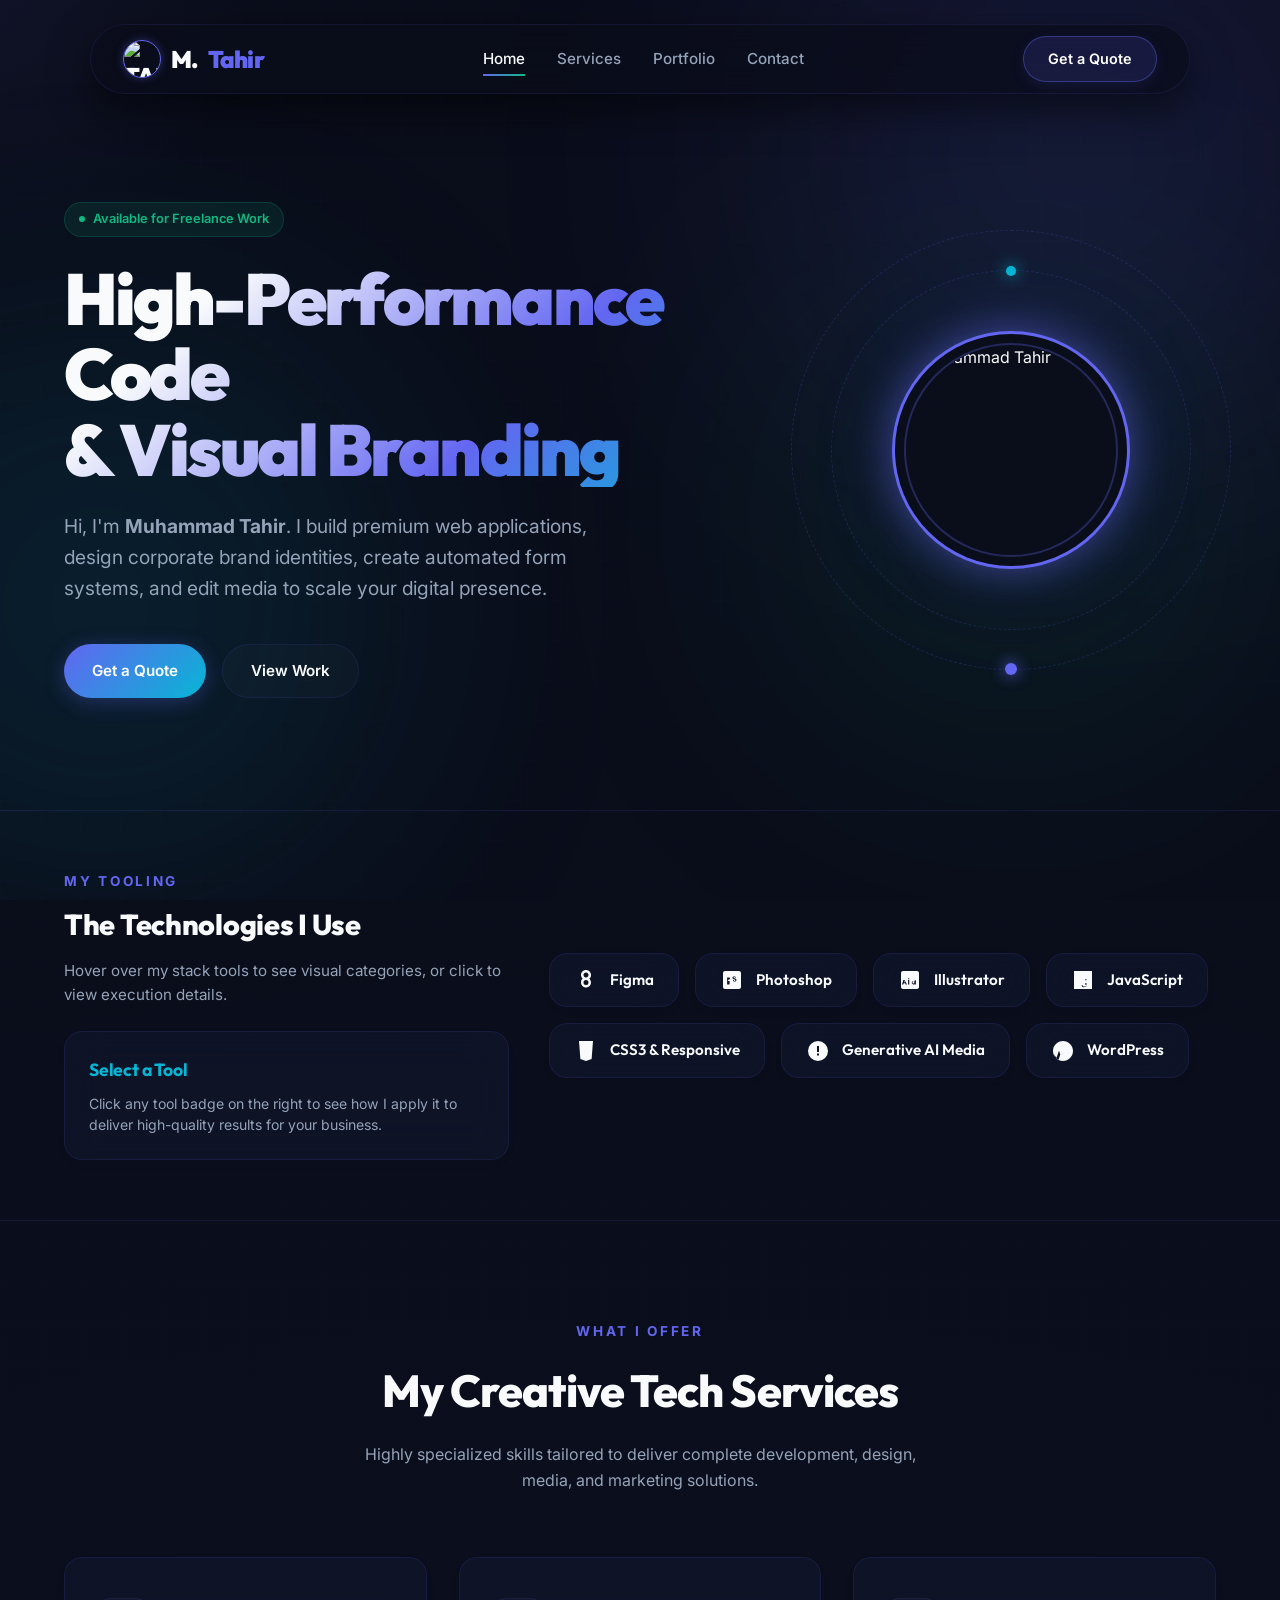
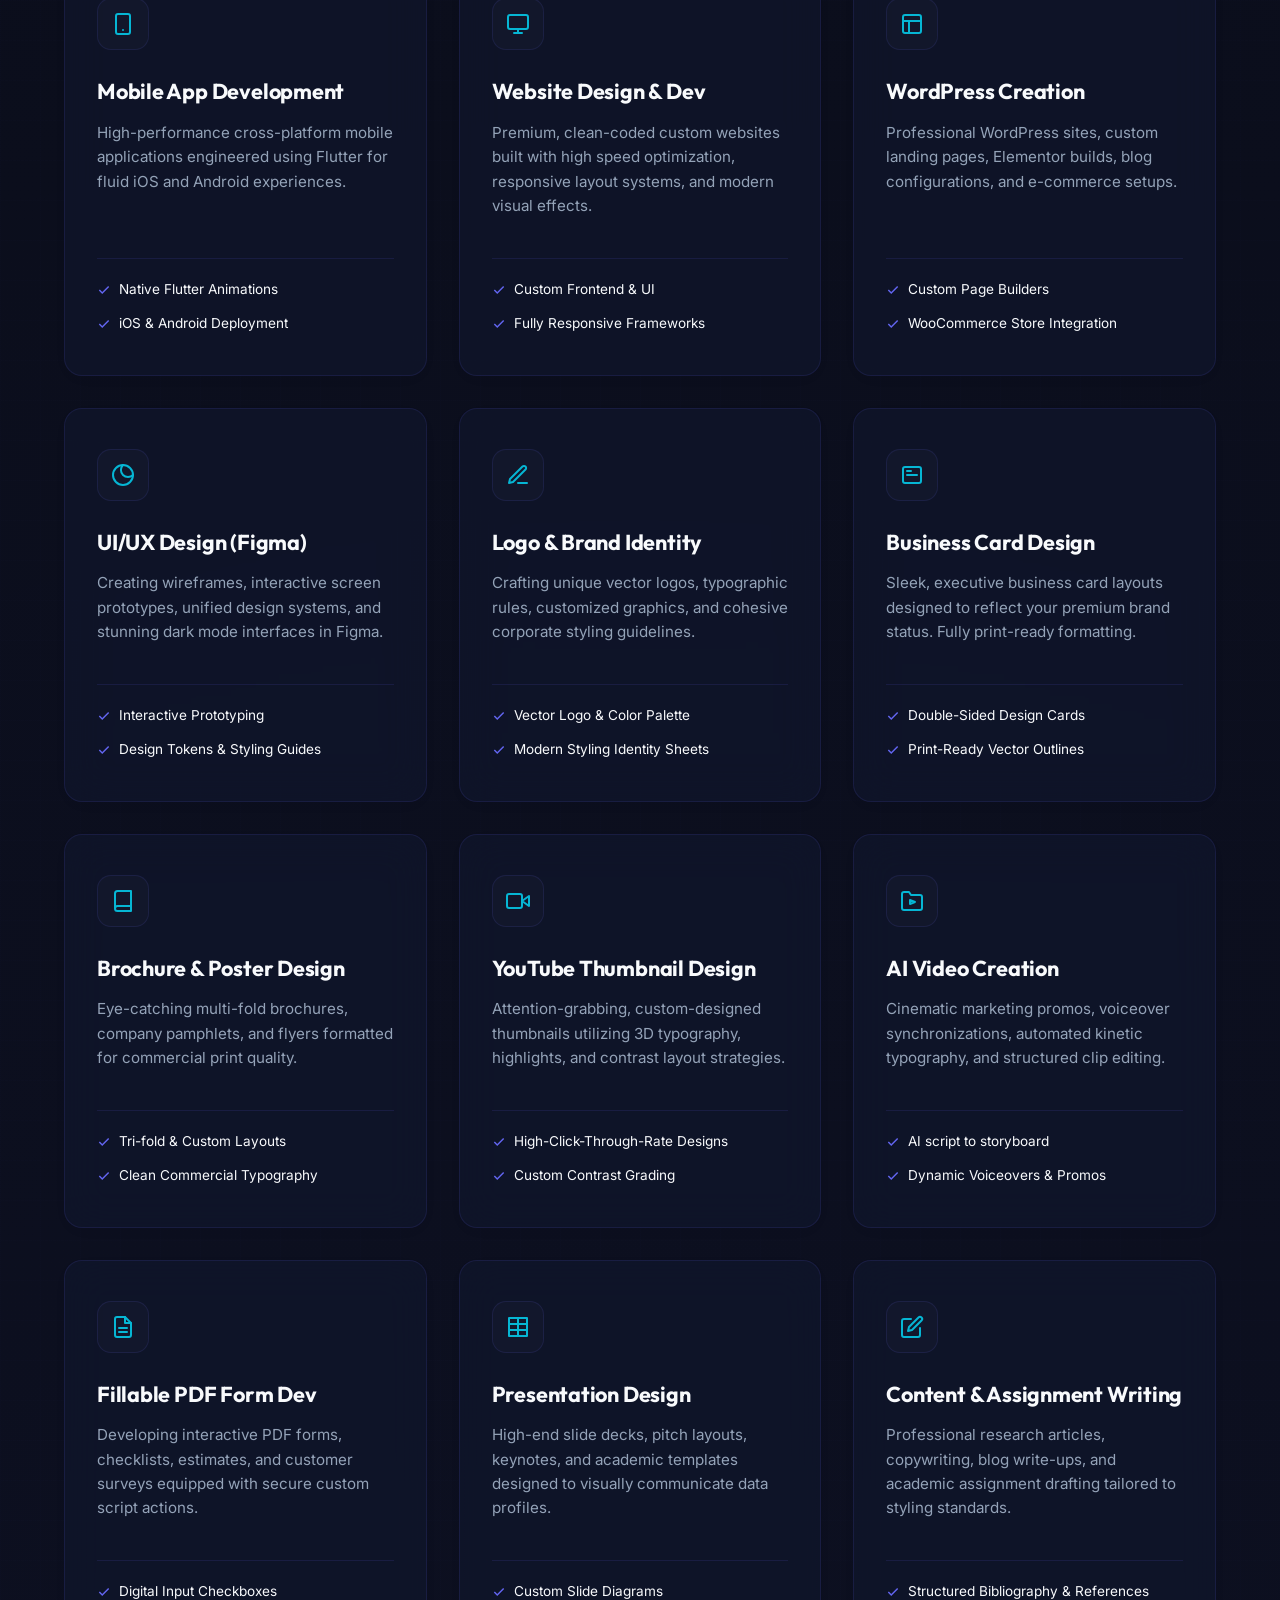
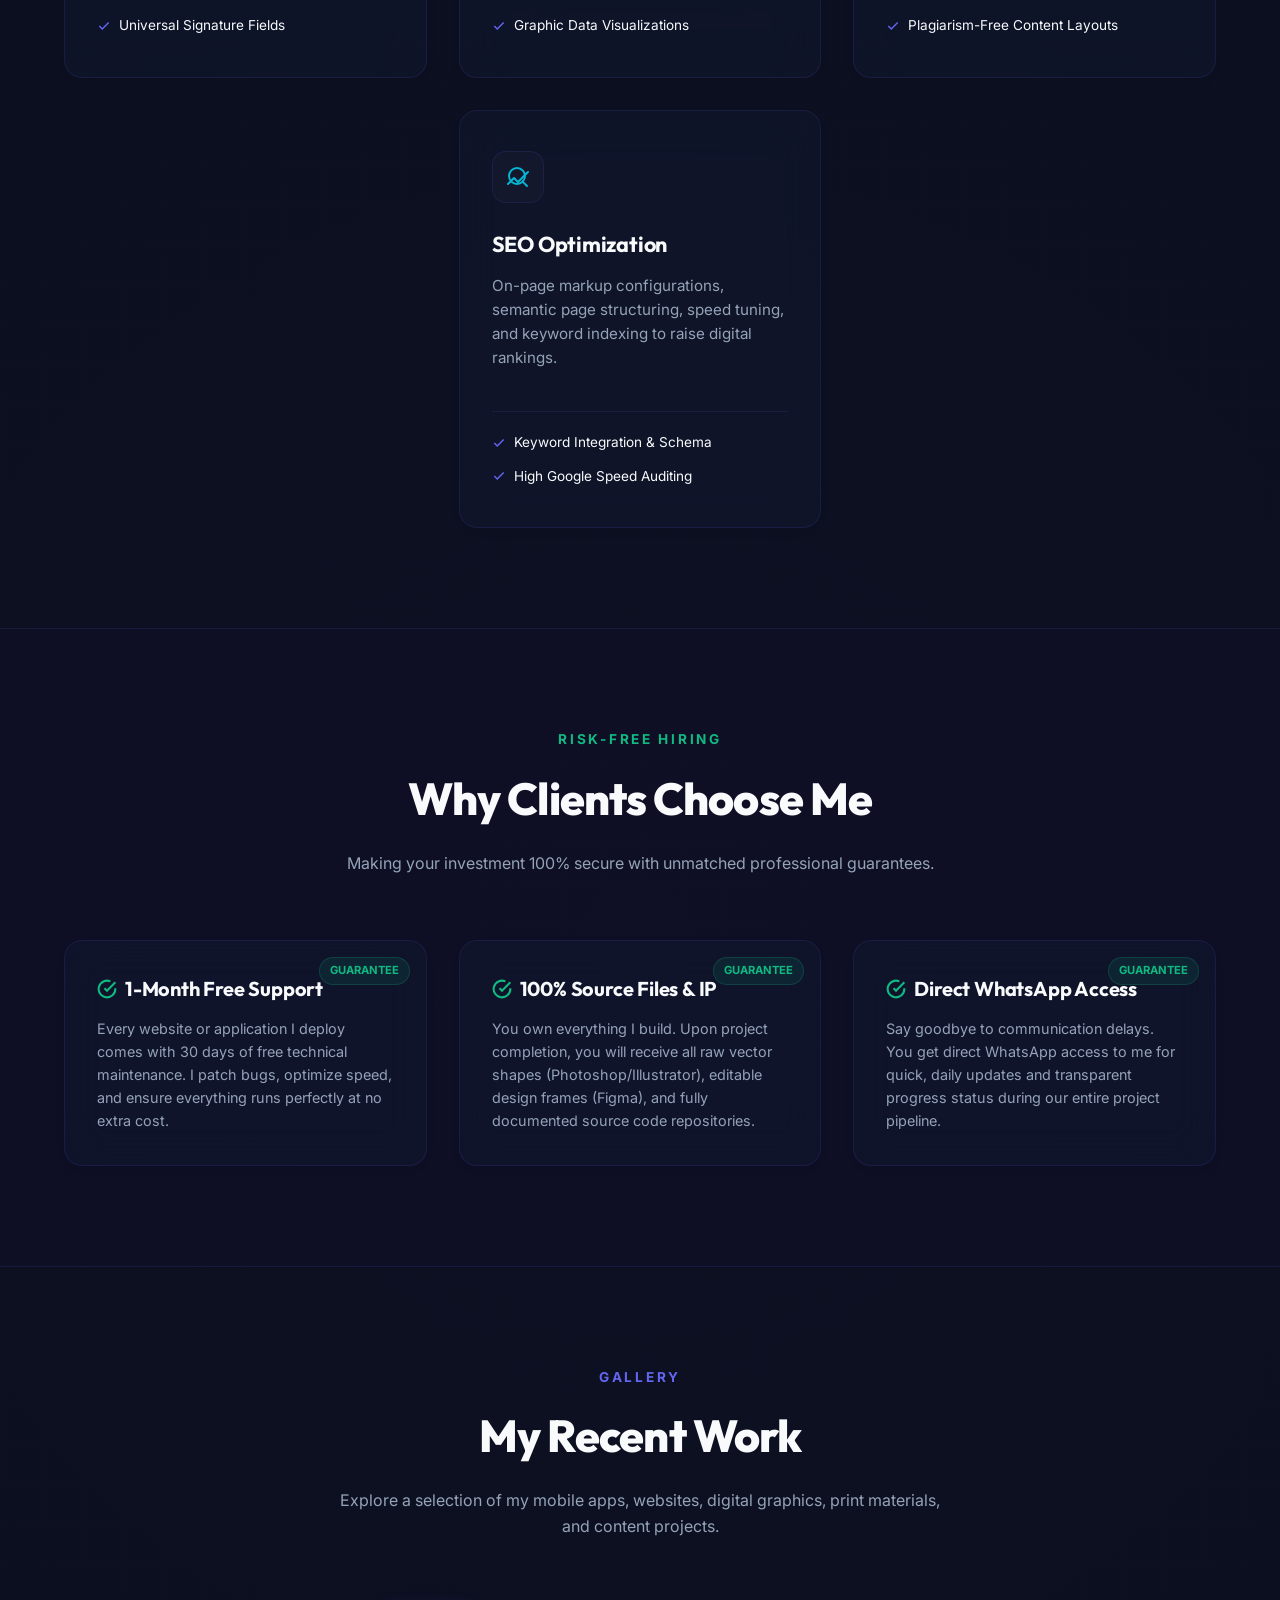
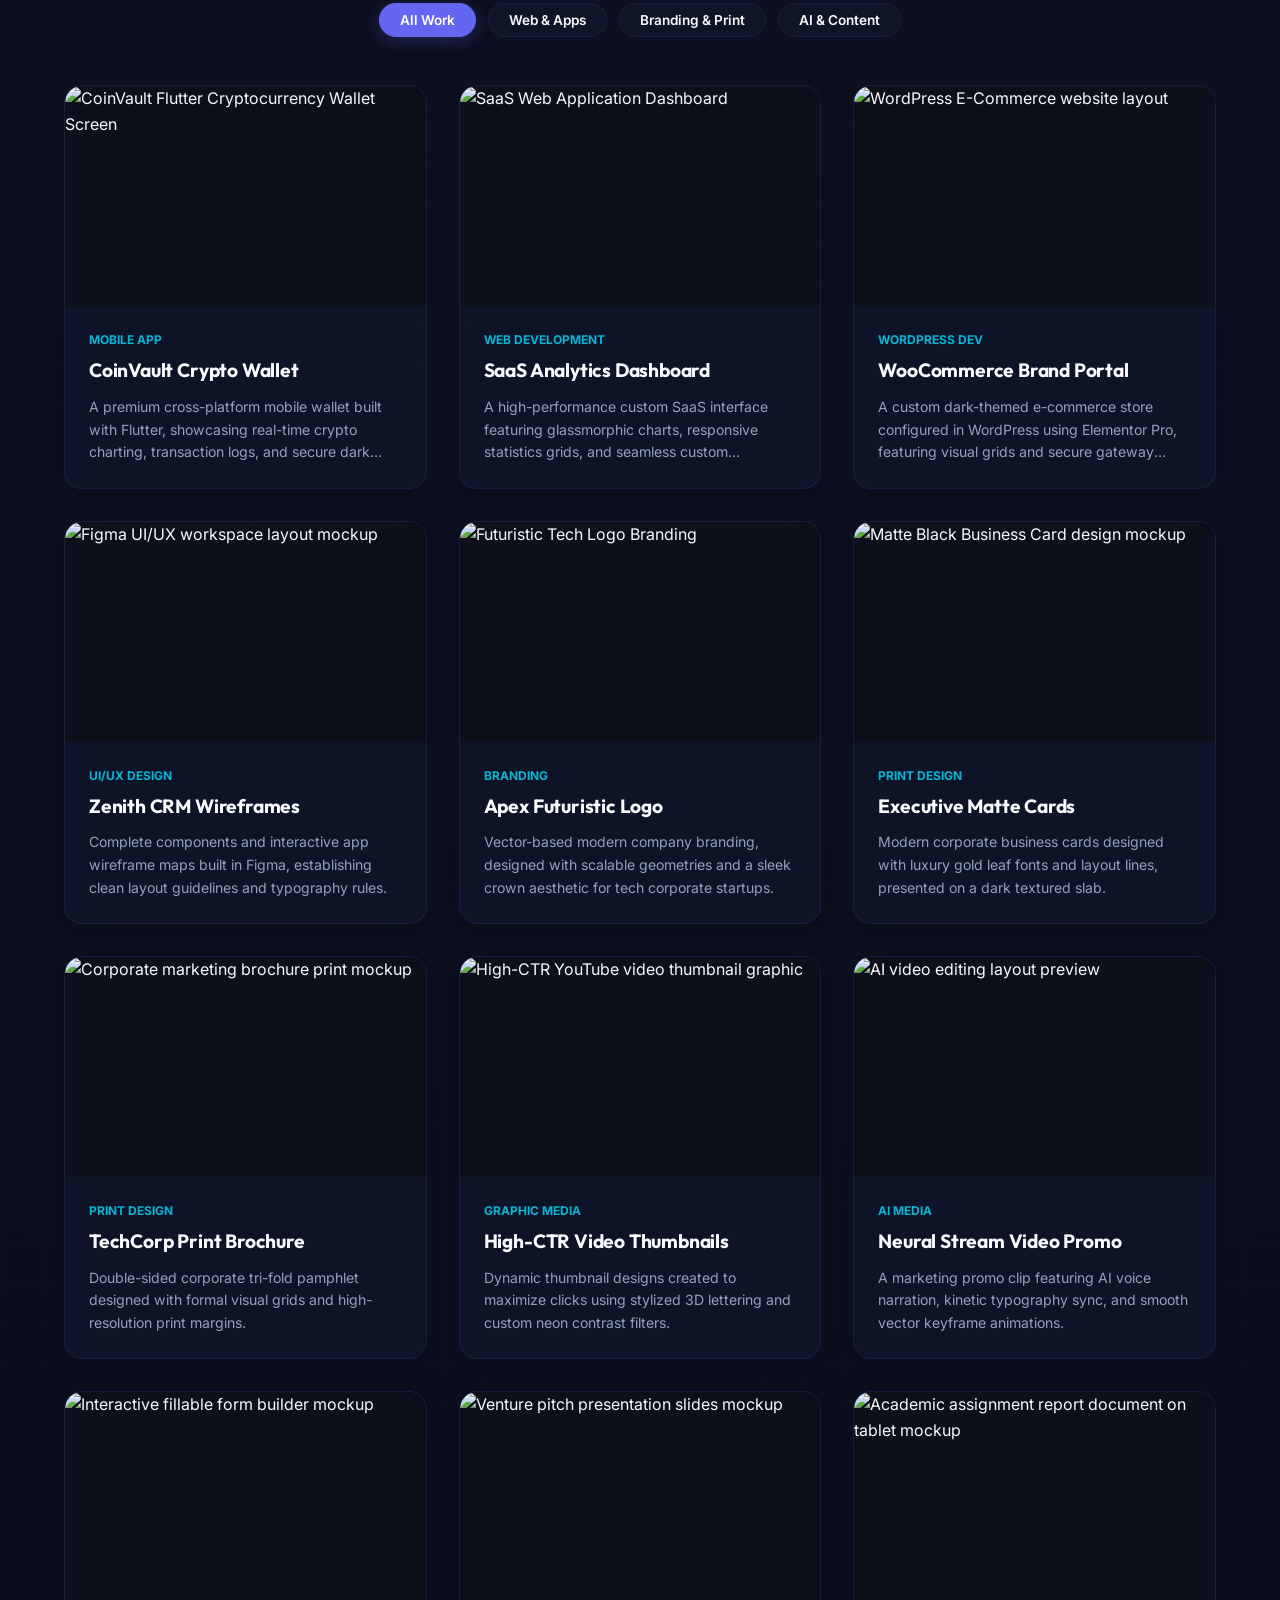
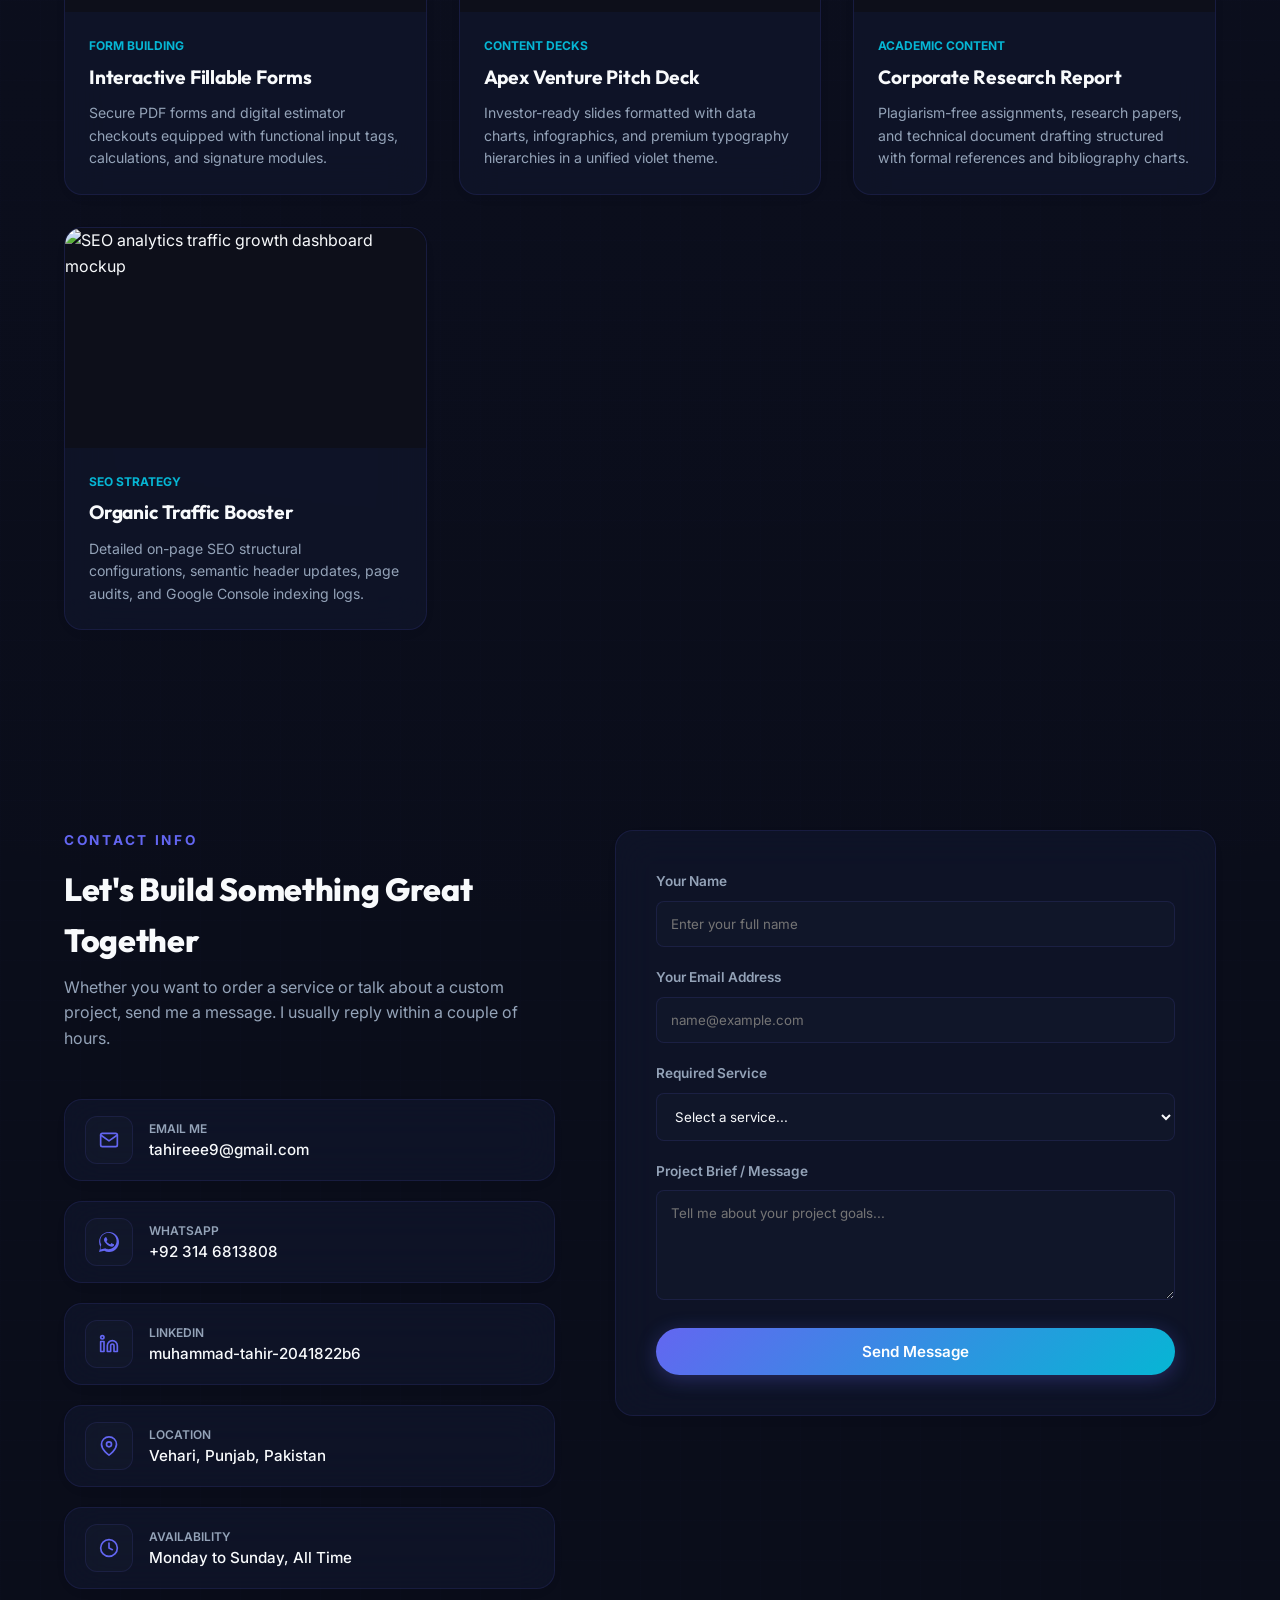
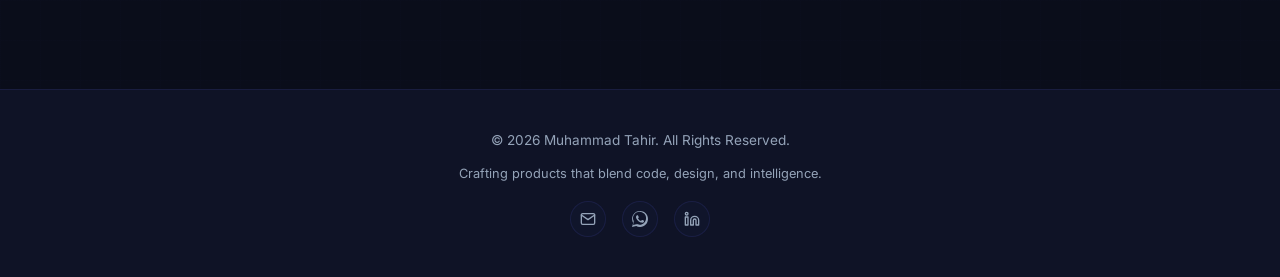
==== commit 18a27f5a: "Add files via upload" ====
--- a/index.html
+++ b/index.html
@@ -65,12 +65,12 @@
   <header id="header">
     <div class="nav-container">
       <a href="#hero" class="logo">
-        <img src="assets/logo_tad.jpg" alt="TAD Logo" class="logo-img">
+        <img src="assets/logo_tad.png" alt="TAD Logo" class="logo-img">
         M.<span>Tahir</span>
       </a>
       <ul class="nav-links" id="nav-links">
         <div class="nav-overlay-logo">
-          <img src="assets/logo_tad.jpg" alt="TAD Logo" class="logo-img">
+          <img src="assets/logo_tad.png" alt="TAD Logo" class="logo-img">
           M.<span>Tahir</span>
         </div>
         <li><a href="#hero">Home</a></li>
--- a/styles.css
+++ b/styles.css
@@ -1735,29 +1735,7 @@
     display: block !important;
     opacity: 1 !important;
     position: fixed !important;
-    bottom: 24px !important;
-    right: 24px !important;
-    left: auto !important;
-    top: auto !important;
-    transform: none !important;
-    pointer-events: auto !important;
-    cursor: pointer;
-    animation: catMobileBob 0.8s ease-in-out infinite alternate !important;
-  }
-  
-  .cursor-cat.running {
-    animation: catMobileJump 0.45s ease-in-out !important;
-  }
-}
-
-@keyframes catMobileBob {
-  from { transform: translateY(0px) scale(1); }
-  to   { transform: translateY(-4px) scale(1); }
-}
-
-@keyframes catMobileJump {
-  0% { transform: translateY(0) scale(1); }
-  50% { transform: translateY(-15px) scale(1.15) rotate(-5deg); }
-  100% { transform: translateY(0) scale(1); }
-}
-
+    pointer-events: none !important; /* Purely aesthetic, does not block taps on links/buttons */
+  }
+}
+
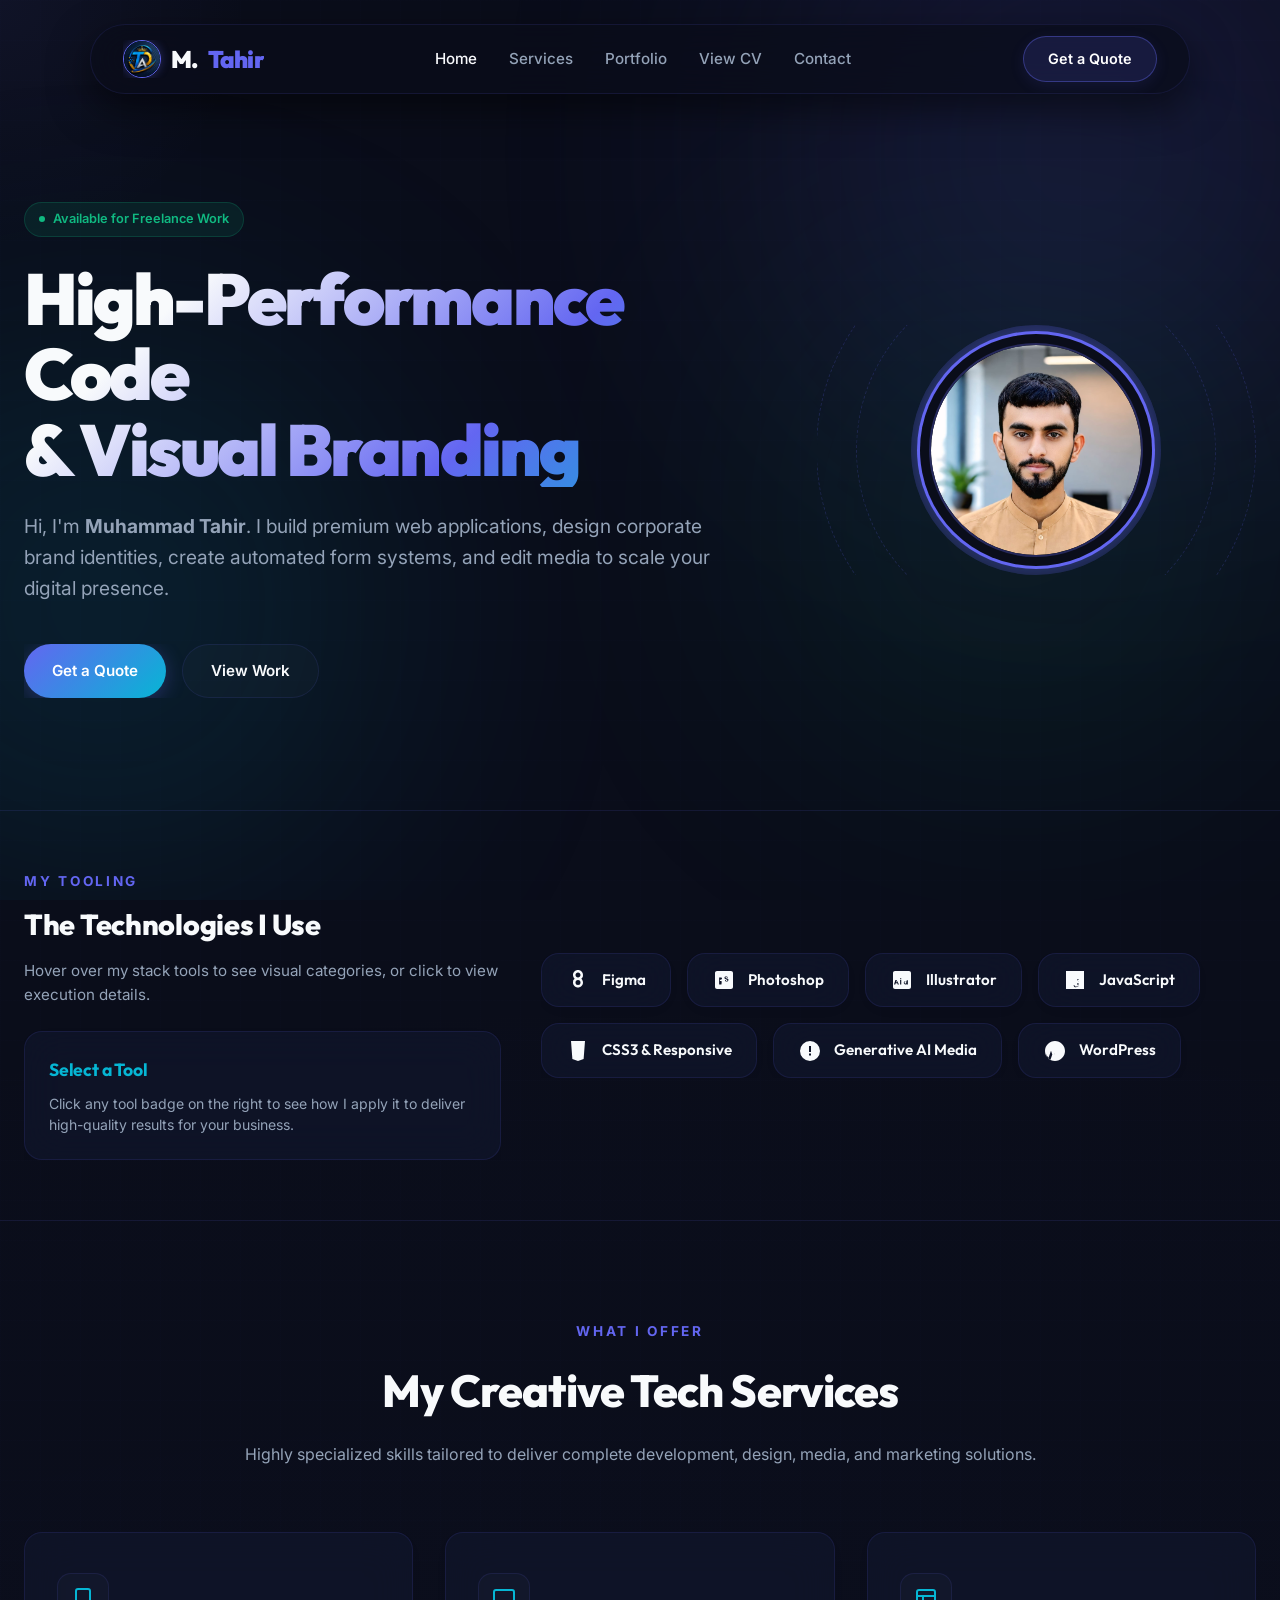
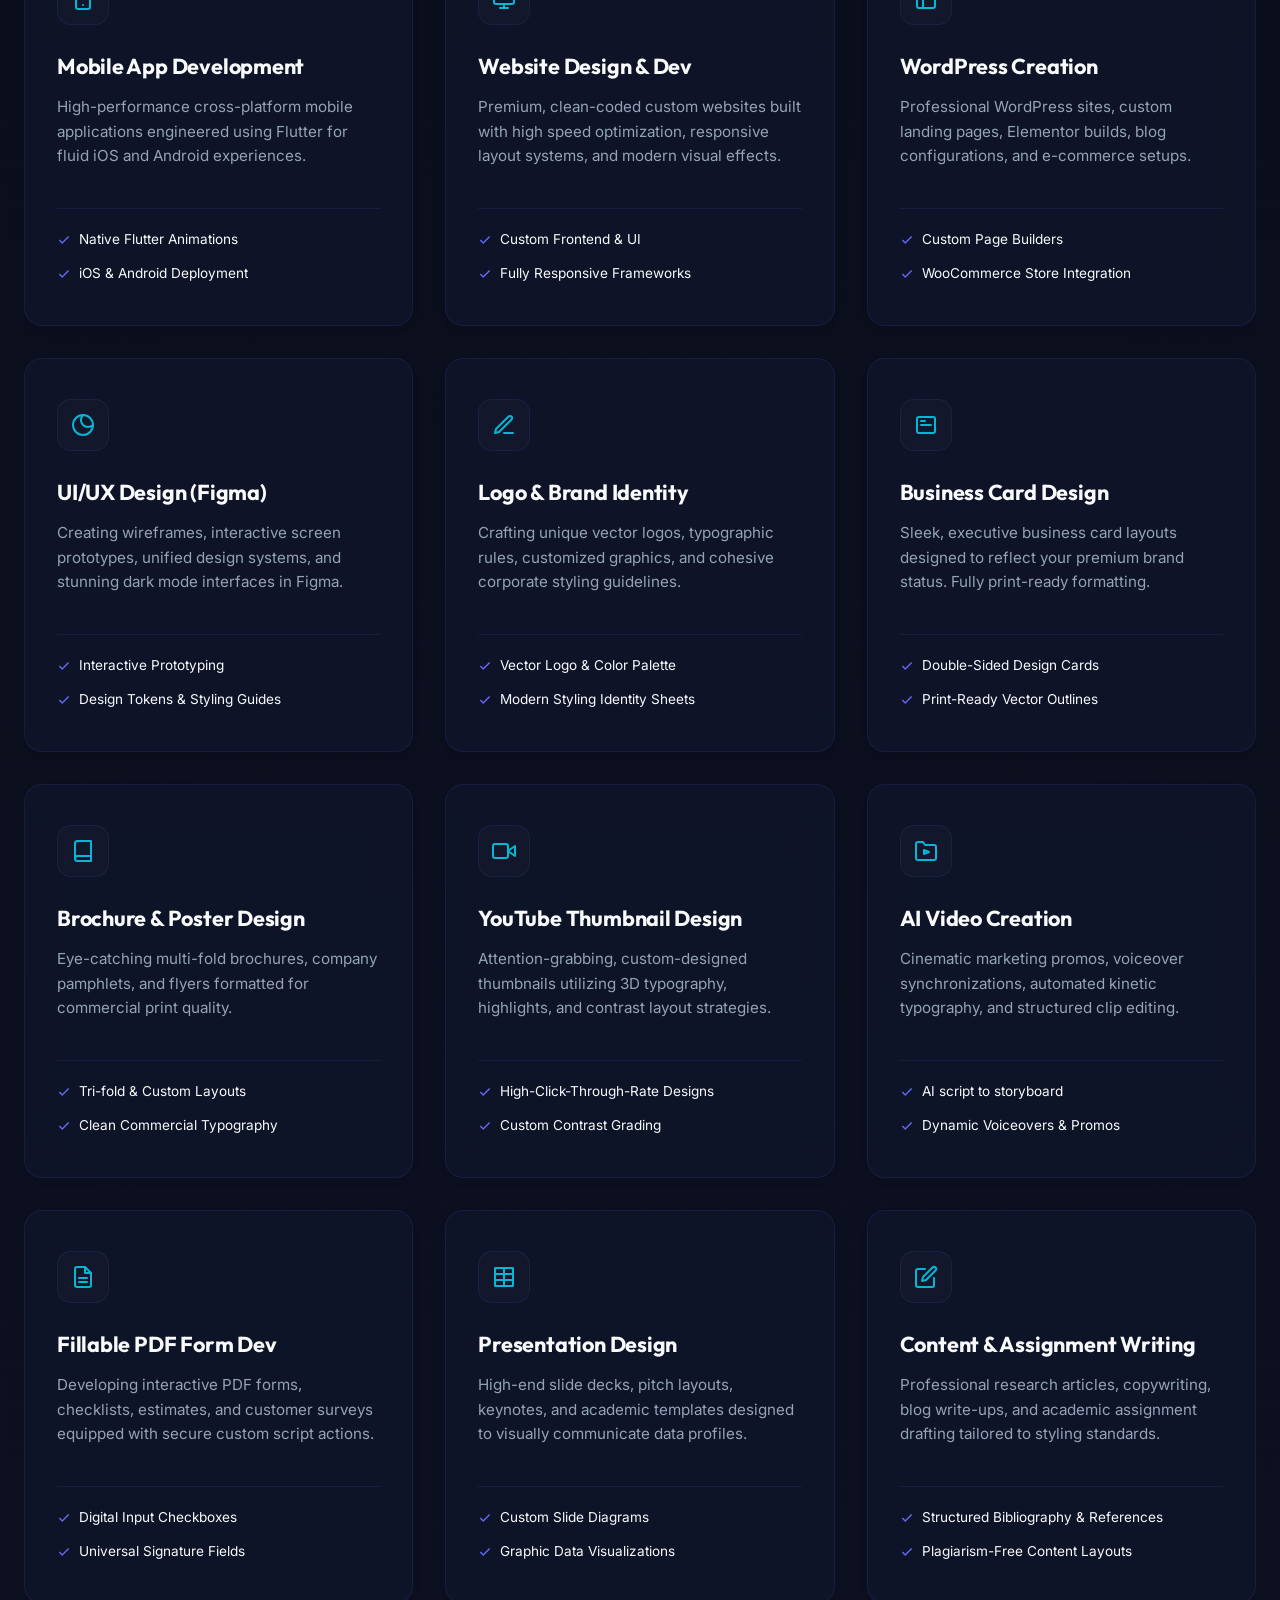
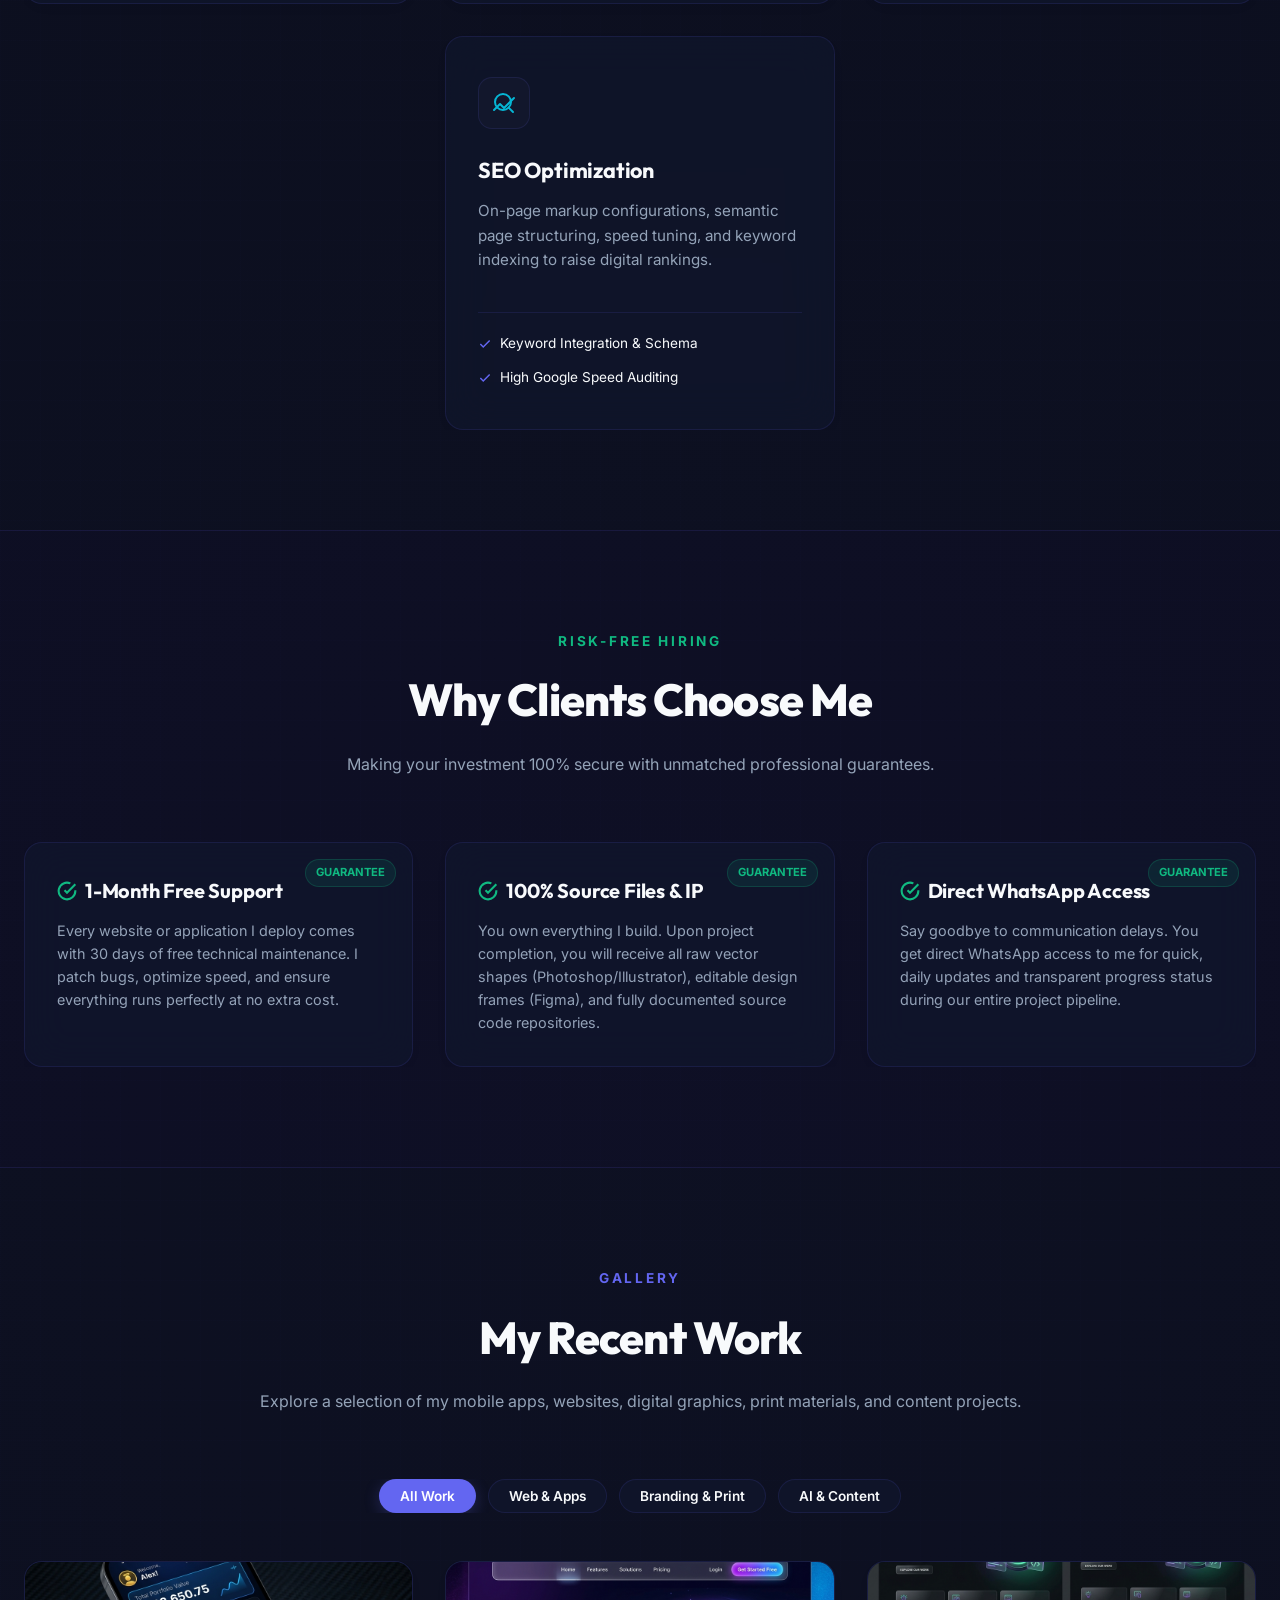
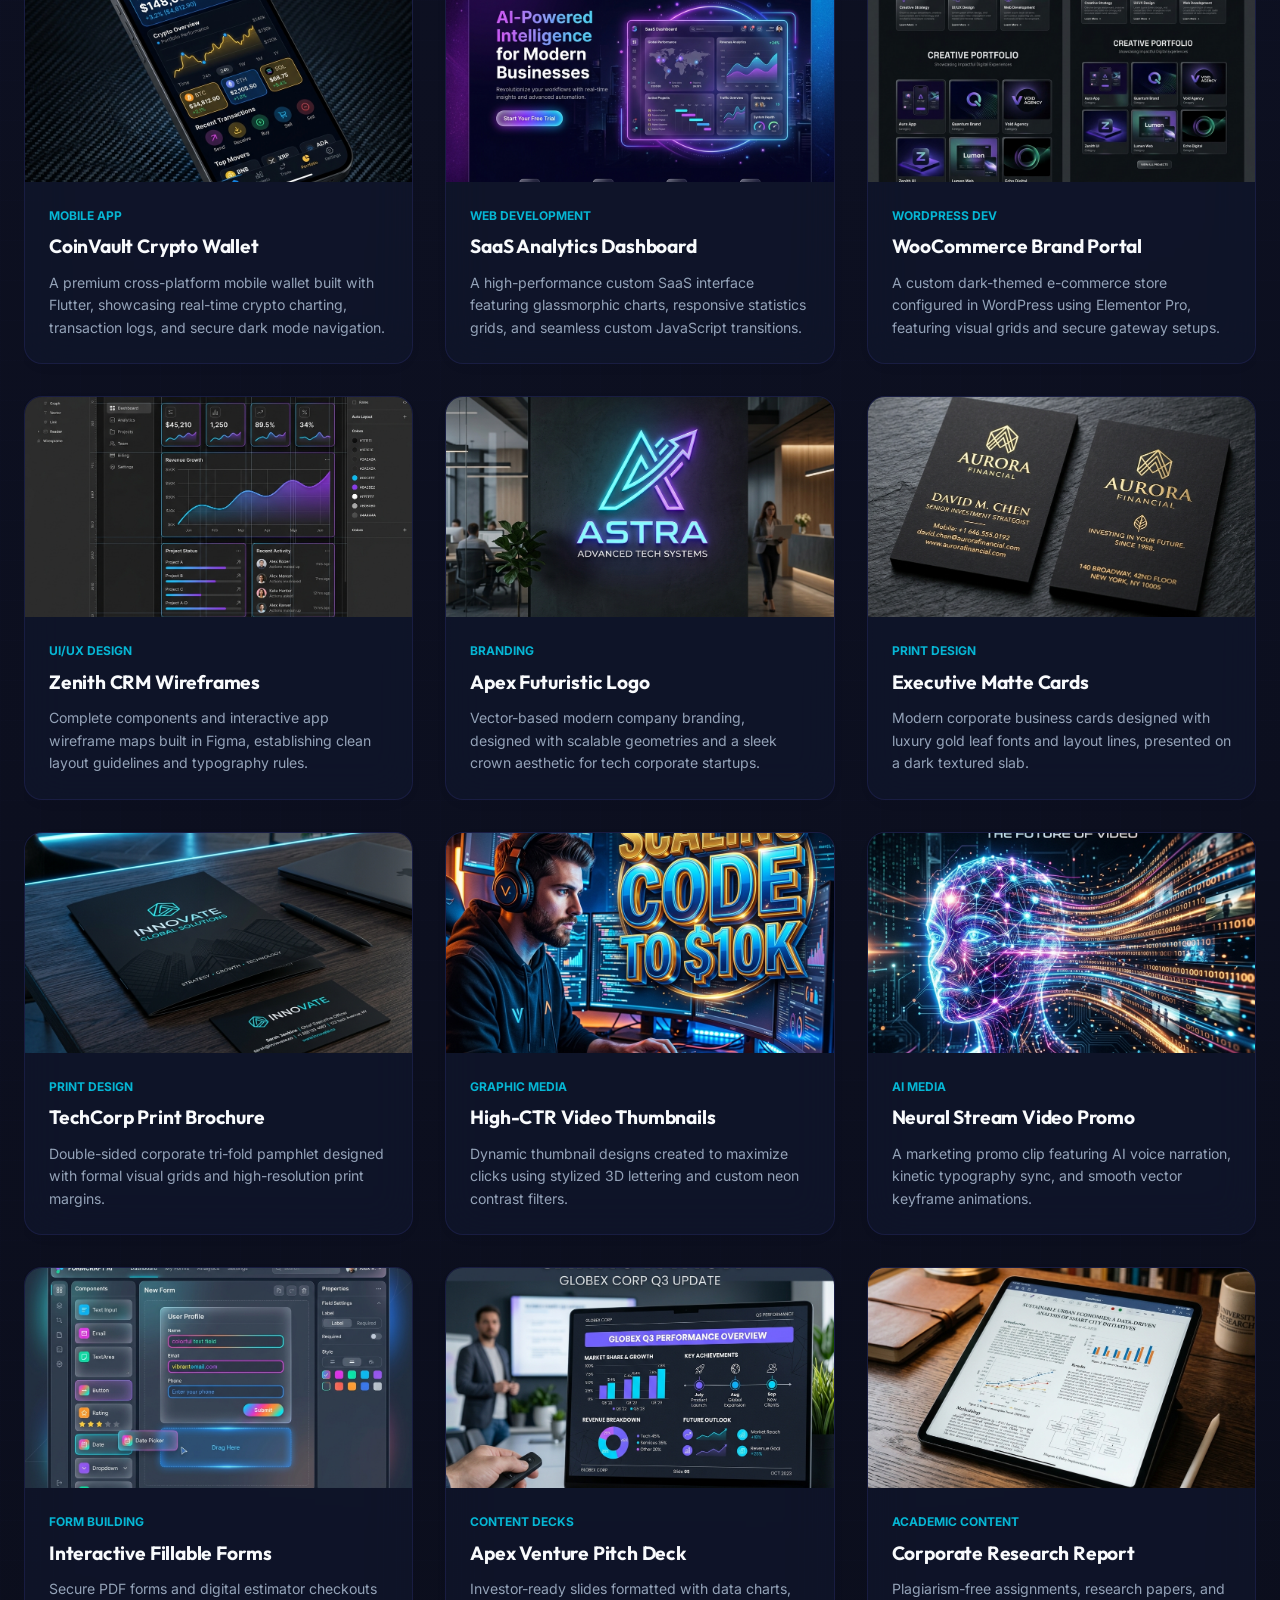
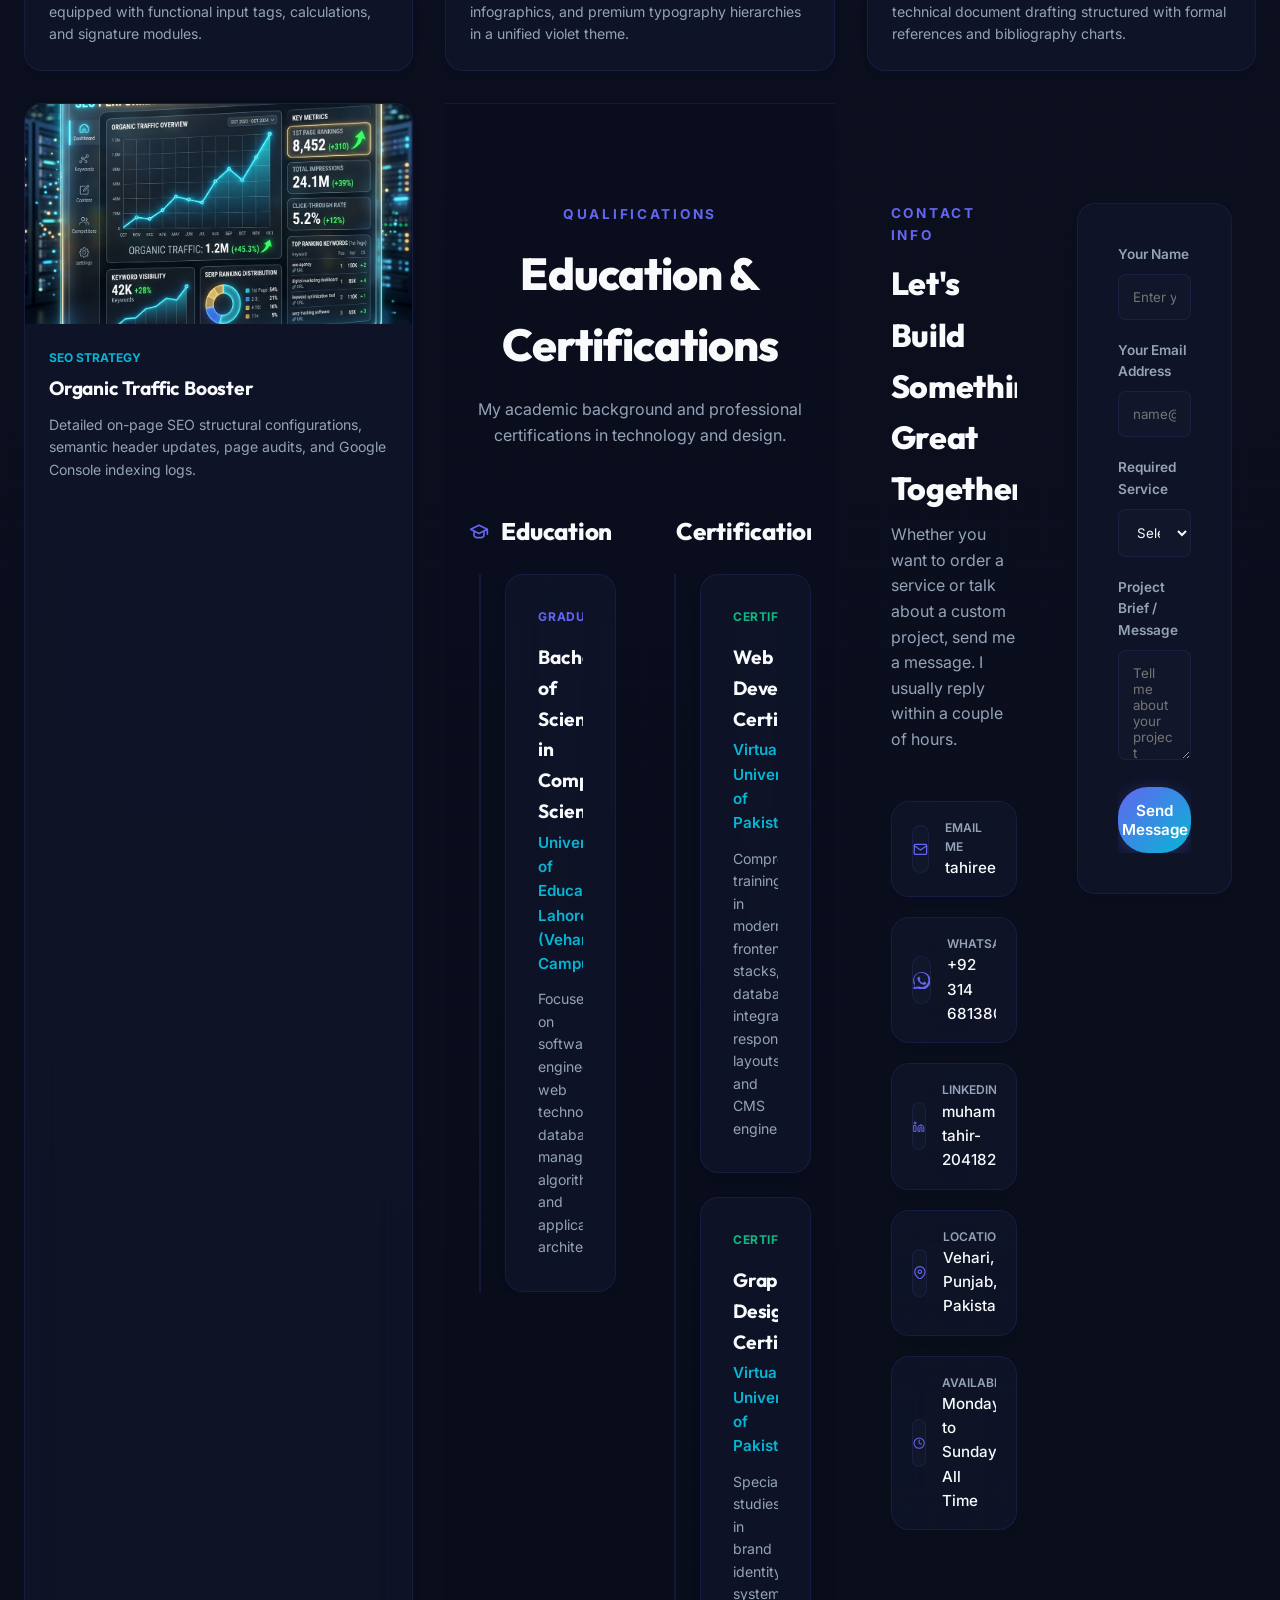
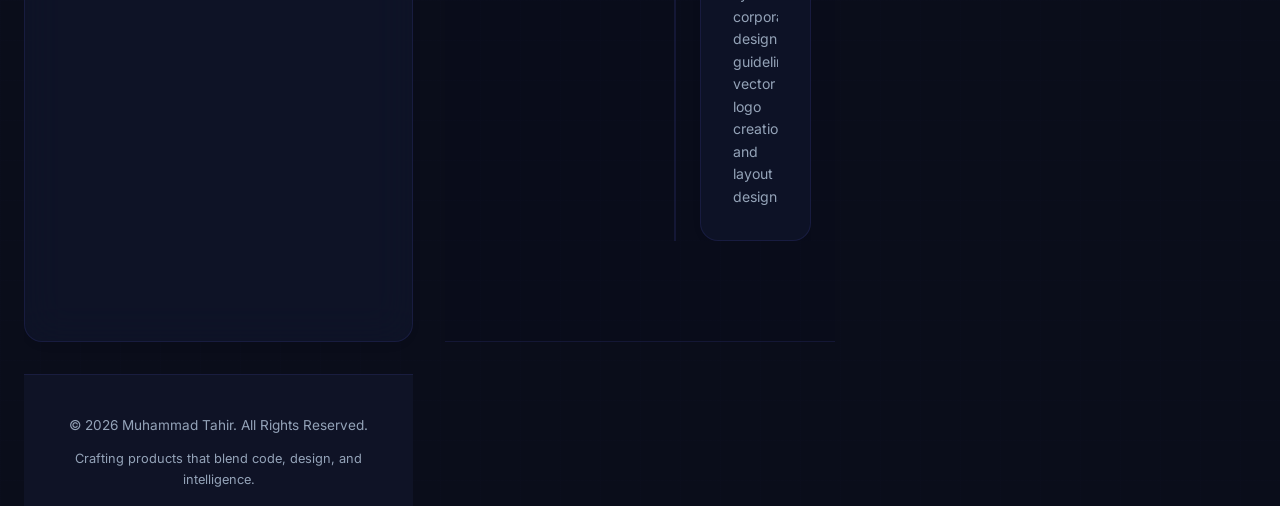
==== commit 17ea0bea: "Add files via upload" ====
--- a/index.html
+++ b/index.html
@@ -76,6 +76,7 @@
         <li><a href="#hero">Home</a></li>
         <li><a href="#services">Services</a></li>
         <li><a href="#portfolio">Portfolio</a></li>
+        <li><a href="cv.html" target="_blank">View CV</a></li>
         <li><a href="#contact">Contact</a></li>
       </ul>
       <!-- Dark backdrop overlay -->
@@ -581,6 +582,55 @@
             <span class="portfolio-category">SEO Strategy</span>
             <h3 class="portfolio-card-title">Organic Traffic Booster</h3>
             <p class="portfolio-card-desc">Detailed on-page SEO structural configurations, semantic header updates, page audits, and Google Console indexing logs.</p>
+          </div>
+        </div>
+  <!-- Qualifications & Education Section -->
+  <section id="qualifications" class="section" style="background: rgba(99, 102, 241, 0.005); border-top: 1px solid var(--border); border-bottom: 1px solid var(--border);">
+    <div class="container">
+      <div class="section-header">
+        <span class="section-tag">Qualifications</span>
+        <h2 class="section-title">Education & Certifications</h2>
+        <p style="color: var(--text-muted);">My academic background and professional certifications in technology and design.</p>
+      </div>
+
+      <div class="qualifications-grid">
+        <!-- Education Column -->
+        <div class="qualification-col">
+          <h3 class="qual-col-title">
+            <svg xmlns="http://www.w3.org/2000/svg" width="20" height="20" viewBox="0 0 24 24" fill="none" stroke="var(--primary)" stroke-width="2" stroke-linecap="round" stroke-linejoin="round"><path d="M22 10v6M2 10l10-5 10 5-10 5z"></path><path d="M6 12v5c0 2 2 3 6 3s6-1 6-3v-5"></path></svg>
+            Education
+          </h3>
+          <div class="timeline">
+            <div class="timeline-item glass-panel">
+              <span class="timeline-date">Graduated</span>
+              <h4 class="timeline-title">Bachelor of Science in Computer Science</h4>
+              <p class="timeline-institution">University of Education, Lahore (Vehari Campus)</p>
+              <p class="timeline-desc">Focused on software engineering, web technologies, database management, algorithms, and application architecture.</p>
+            </div>
+          </div>
+        </div>
+
+        <!-- Certifications Column -->
+        <div class="qualification-col">
+          <h3 class="qual-col-title">
+            <svg xmlns="http://www.w3.org/2000/svg" width="20" height="20" viewBox="0 0 24 24" fill="none" stroke="var(--secondary)" stroke-width="2" stroke-linecap="round" stroke-linejoin="round"><path d="M12 2l3.09 6.26L22 9.27l-5 4.87 1.18 6.88L12 17.77l-6.18 3.25L7 14.14 2 9.27l6.91-1.01L12 2z"></path></svg>
+            Certifications
+          </h3>
+          <div class="timeline">
+            <!-- Cert 1 -->
+            <div class="timeline-item glass-panel">
+              <span class="timeline-badge">Certified</span>
+              <h4 class="timeline-title">Web Development Certification</h4>
+              <p class="timeline-institution">Virtual University of Pakistan</p>
+              <p class="timeline-desc">Comprehensive training in modern frontend stacks, database integrations, responsive layouts, and CMS engines.</p>
+            </div>
+            <!-- Cert 2 -->
+            <div class="timeline-item glass-panel">
+              <span class="timeline-badge">Certified</span>
+              <h4 class="timeline-title">Graphics Design Certification</h4>
+              <p class="timeline-institution">Virtual University of Pakistan</p>
+              <p class="timeline-desc">Specialized studies in brand identity systems, corporate design guidelines, vector logo creation, and layout designs.</p>
+            </div>
           </div>
         </div>
       </div>
--- a/styles.css
+++ b/styles.css
@@ -1739,3 +1739,96 @@
   }
 }
 
+/* --- Qualifications & Timeline Section --- */
+.qualifications-grid {
+  display: grid;
+  grid-template-columns: repeat(2, 1fr);
+  gap: 48px;
+  margin-top: 40px;
+}
+
+.qual-col-title {
+  font-size: 1.5rem;
+  font-weight: 800;
+  margin-bottom: 24px;
+  display: flex;
+  align-items: center;
+  gap: 12px;
+  color: var(--text-main);
+  font-family: var(--font-heading);
+}
+
+.timeline {
+  display: flex;
+  flex-direction: column;
+  gap: 24px;
+  position: relative;
+  border-left: 2px solid var(--border);
+  padding-left: 24px;
+  margin-left: 10px;
+}
+
+.timeline-item {
+  position: relative;
+  padding: 32px;
+}
+
+.timeline-item::before {
+  content: '';
+  position: absolute;
+  left: -33px;
+  top: 36px;
+  width: 16px;
+  height: 16px;
+  border-radius: 50%;
+  background: var(--bg-main);
+  border: 3px solid var(--primary);
+  box-shadow: 0 0 10px var(--primary);
+}
+
+.qualification-col:last-child .timeline-item::before {
+  border-color: var(--secondary);
+  box-shadow: 0 0 10px var(--secondary);
+}
+
+.timeline-date, .timeline-badge {
+  font-size: 0.75rem;
+  font-weight: 700;
+  text-transform: uppercase;
+  letter-spacing: 0.05em;
+  color: var(--primary);
+  display: inline-block;
+  margin-bottom: 8px;
+}
+
+.qualification-col:last-child .timeline-badge {
+  color: var(--secondary);
+}
+
+.timeline-title {
+  font-size: 1.2rem;
+  font-weight: 700;
+  color: var(--text-main);
+  margin-bottom: 4px;
+}
+
+.timeline-institution {
+  font-size: 0.95rem;
+  color: var(--accent);
+  font-weight: 600;
+  margin-bottom: 12px;
+}
+
+.timeline-desc {
+  font-size: 0.88rem;
+  color: var(--text-muted);
+  line-height: 1.6;
+}
+
+@media (max-width: 768px) {
+  .qualifications-grid {
+    grid-template-columns: 1fr;
+    gap: 36px;
+  }
+}
+
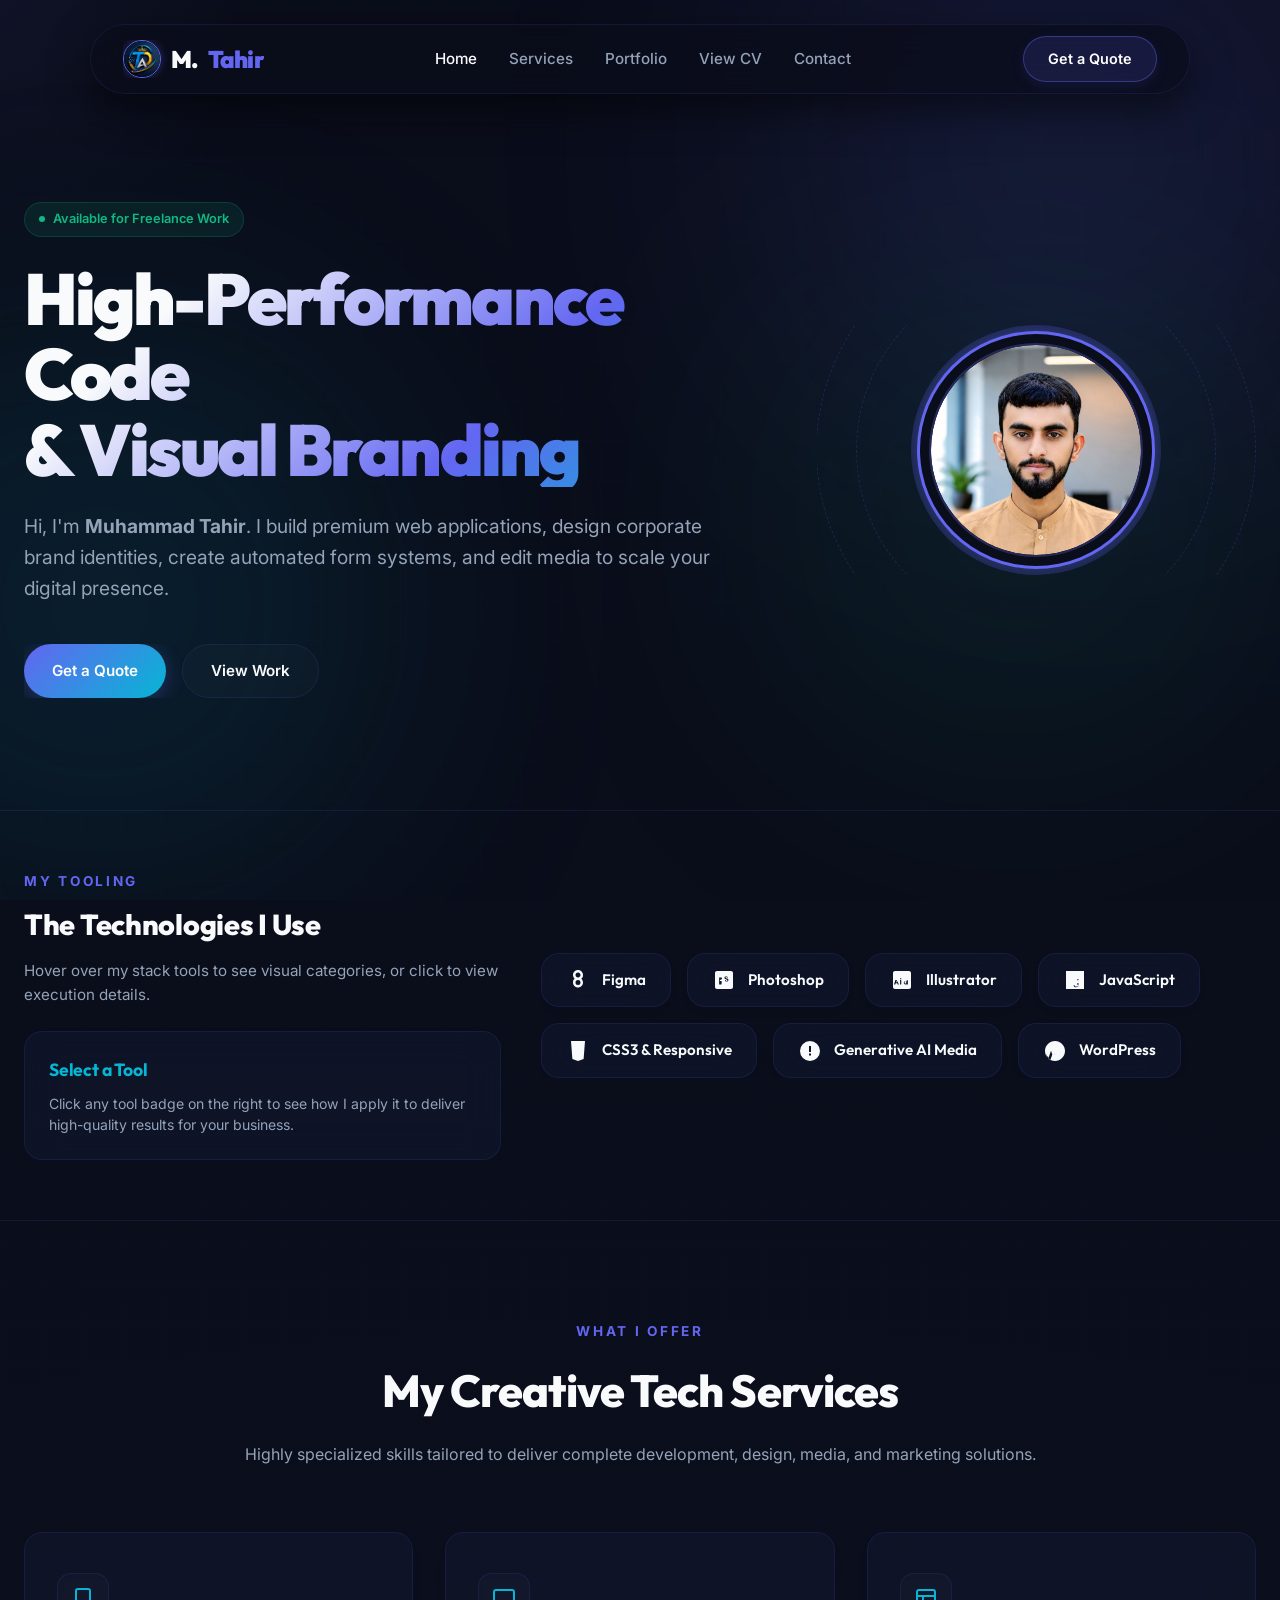
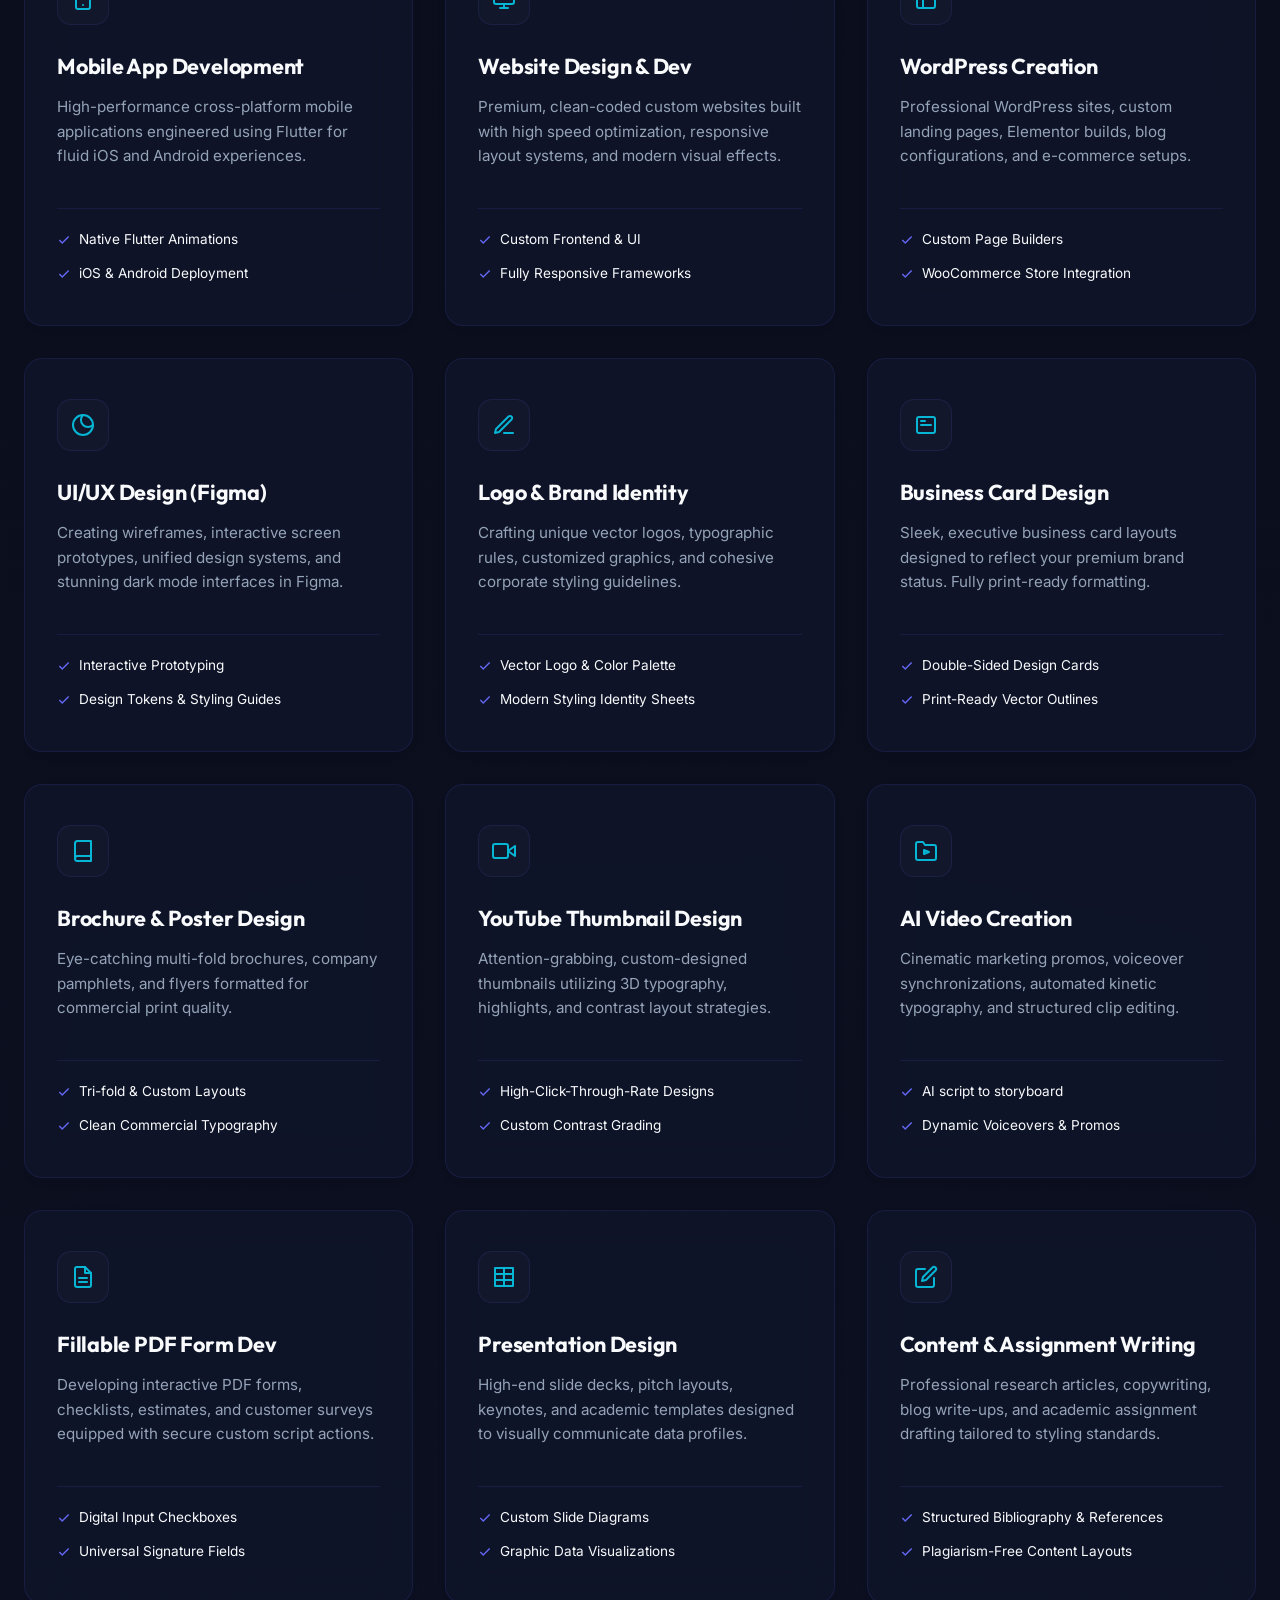
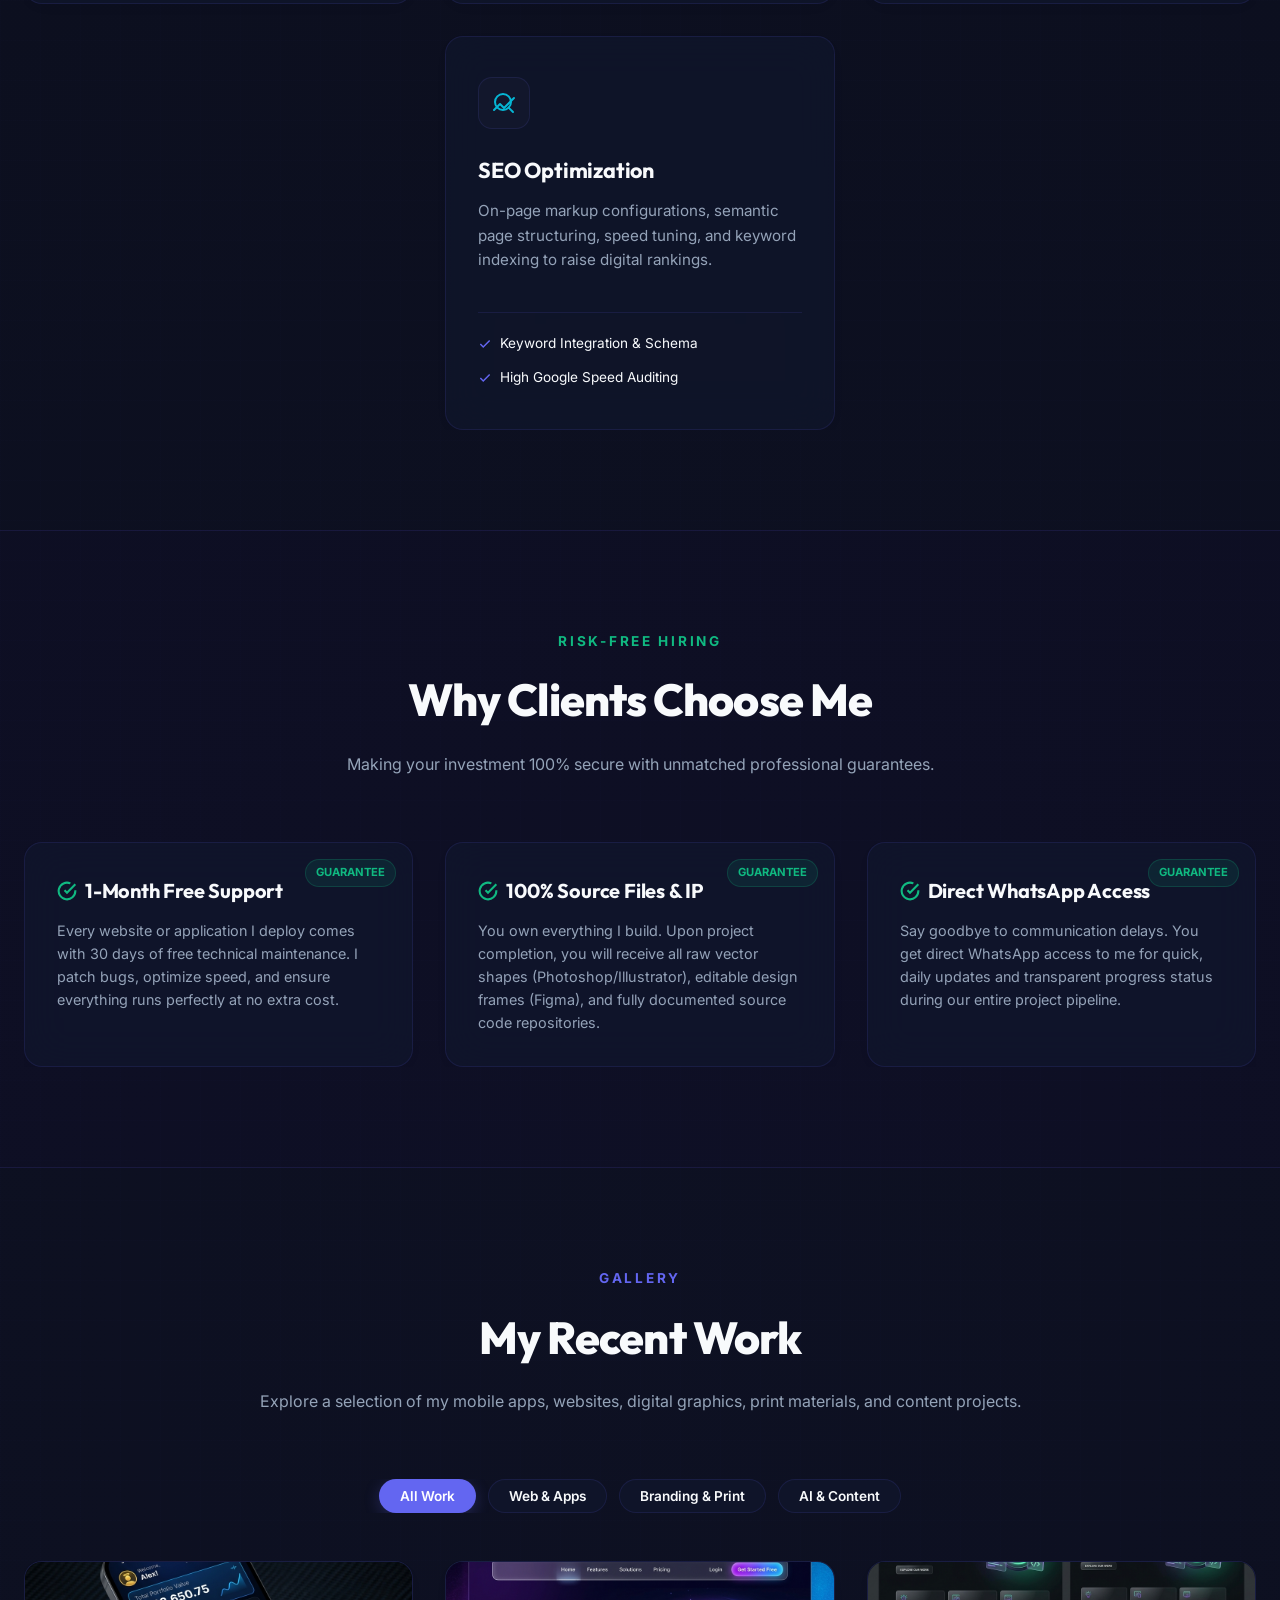
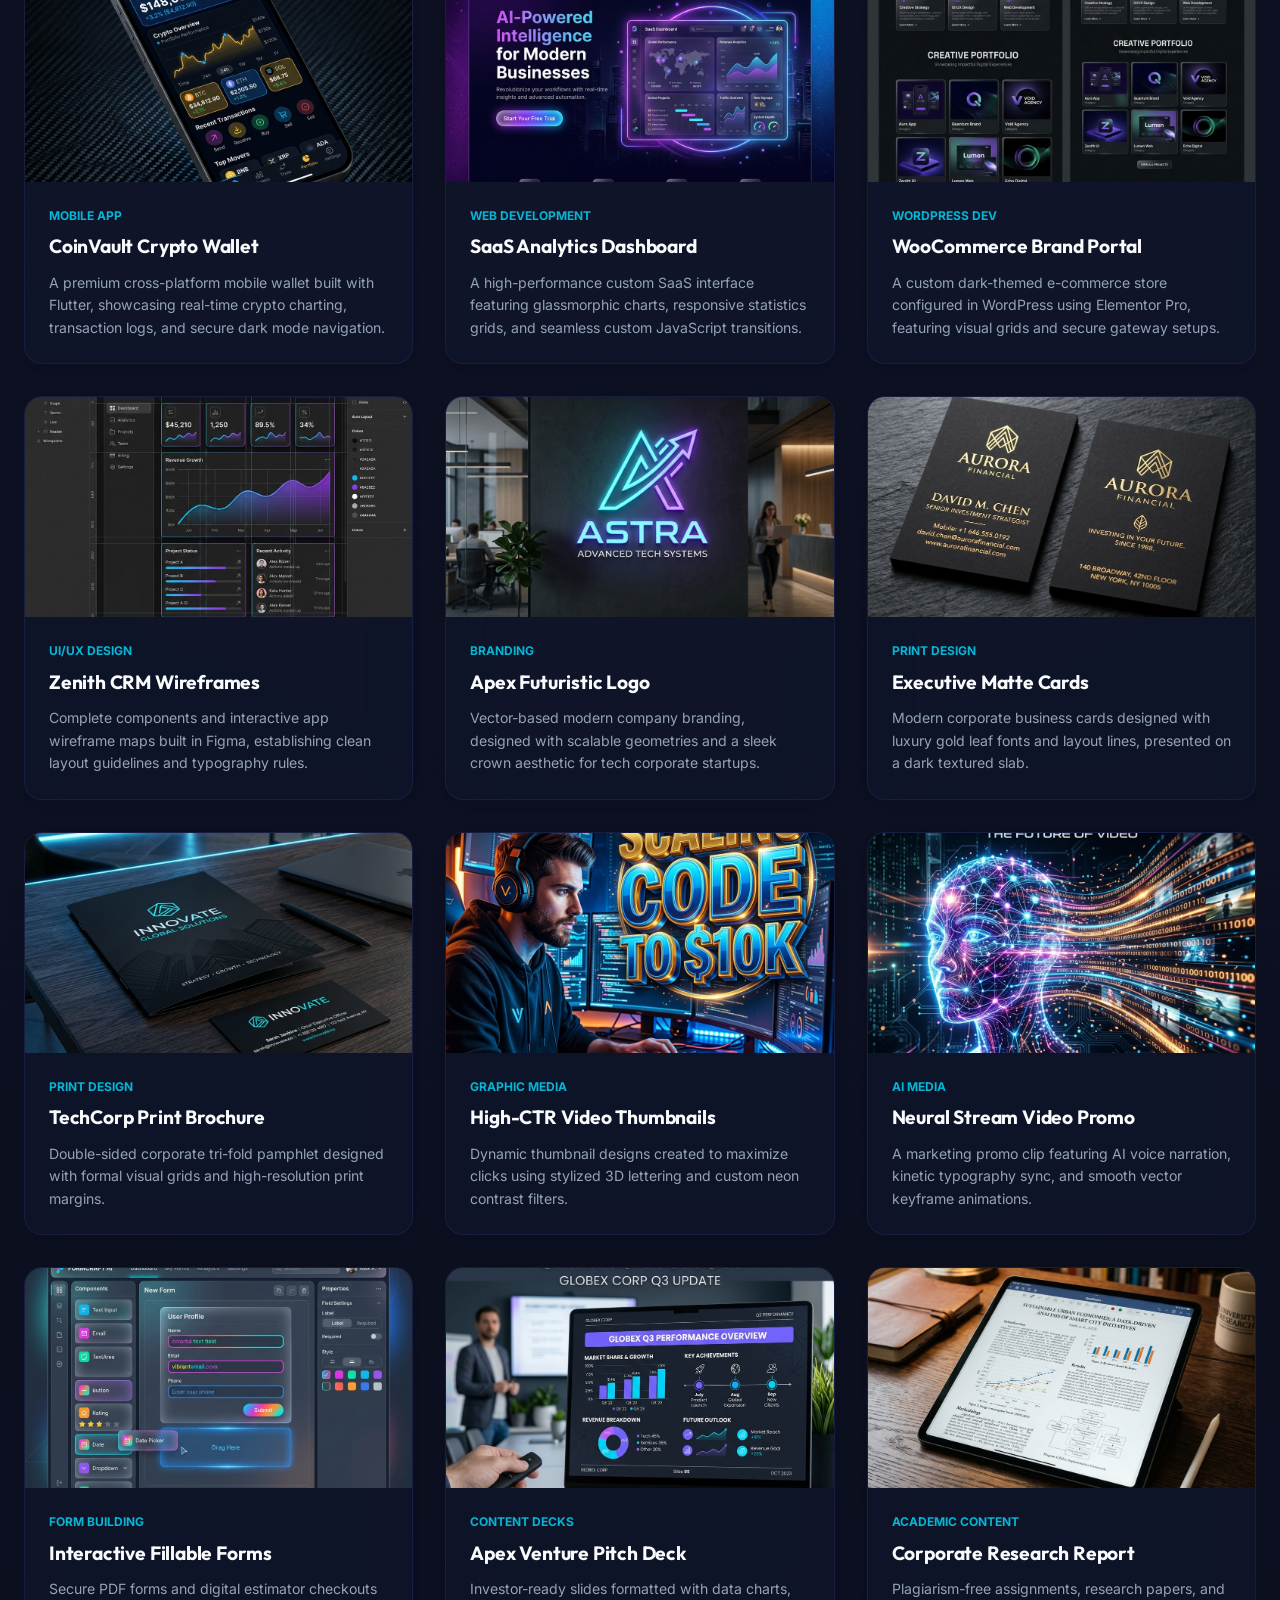
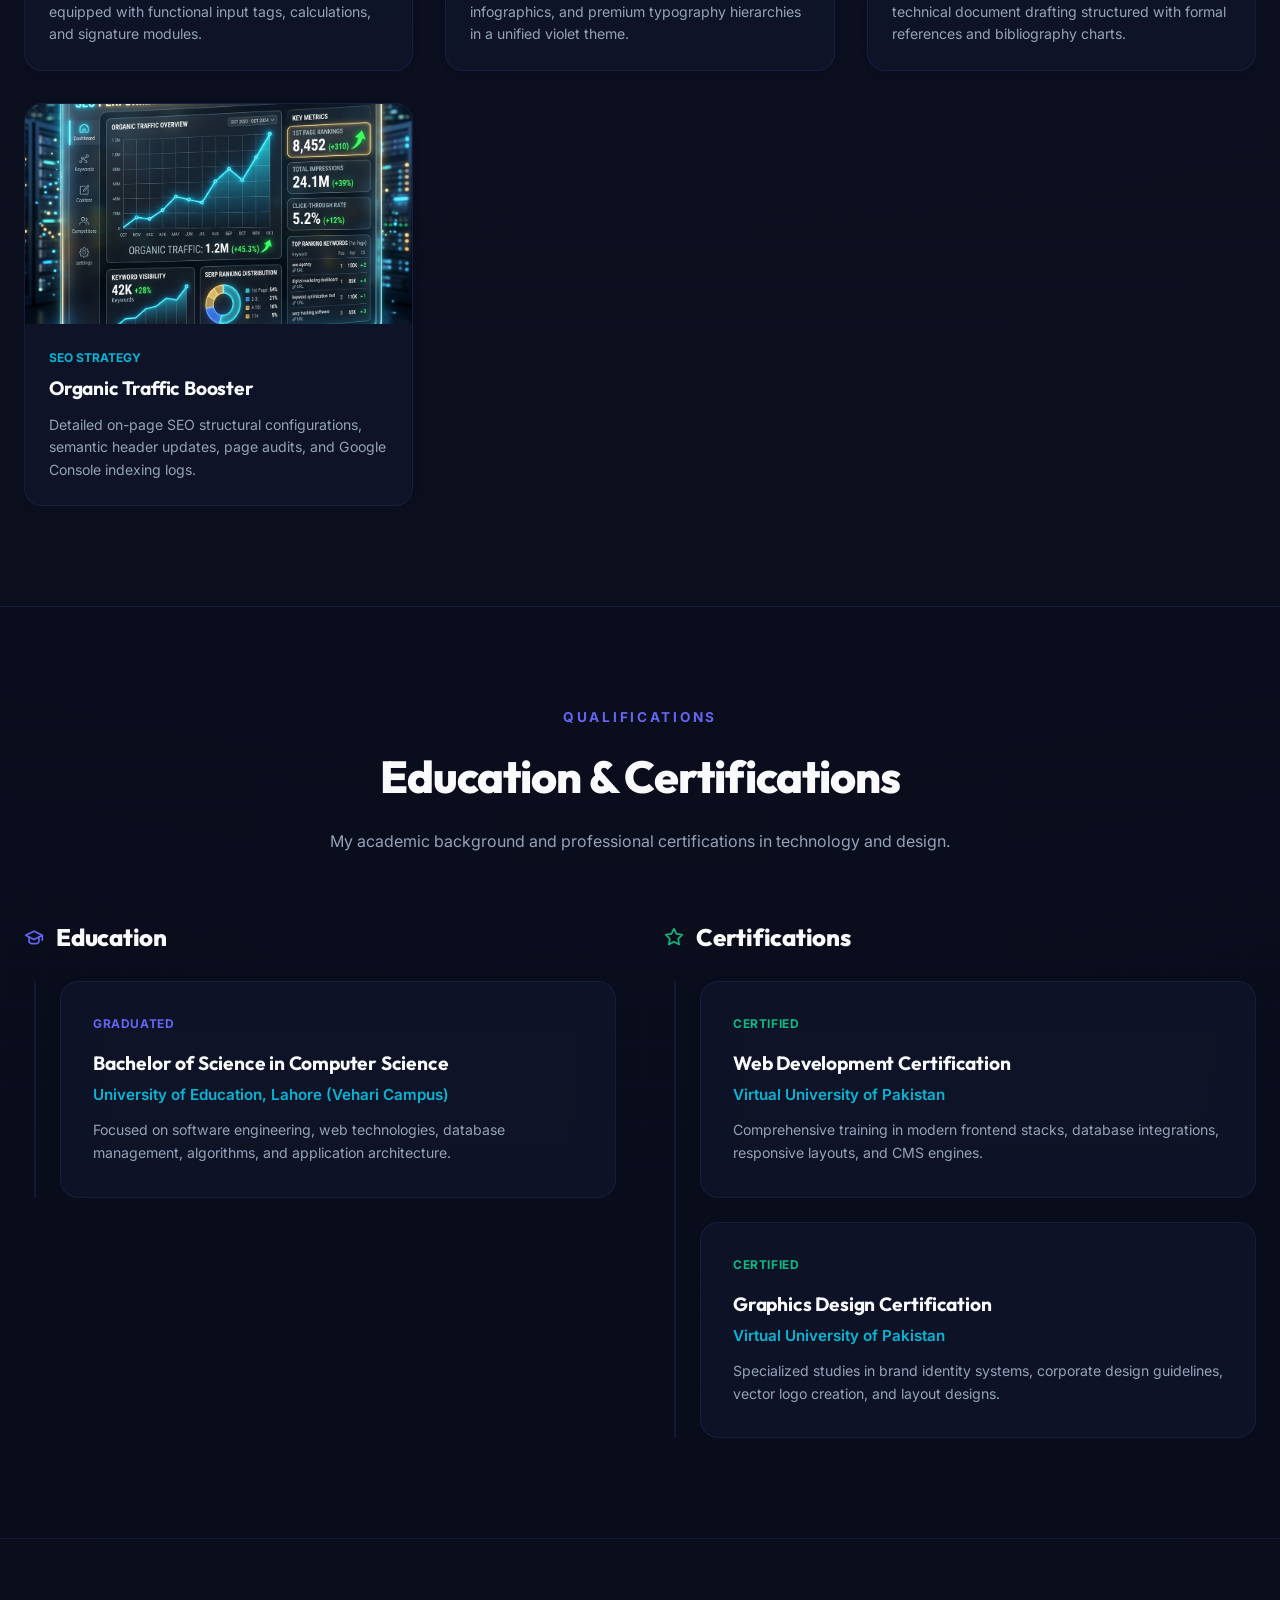
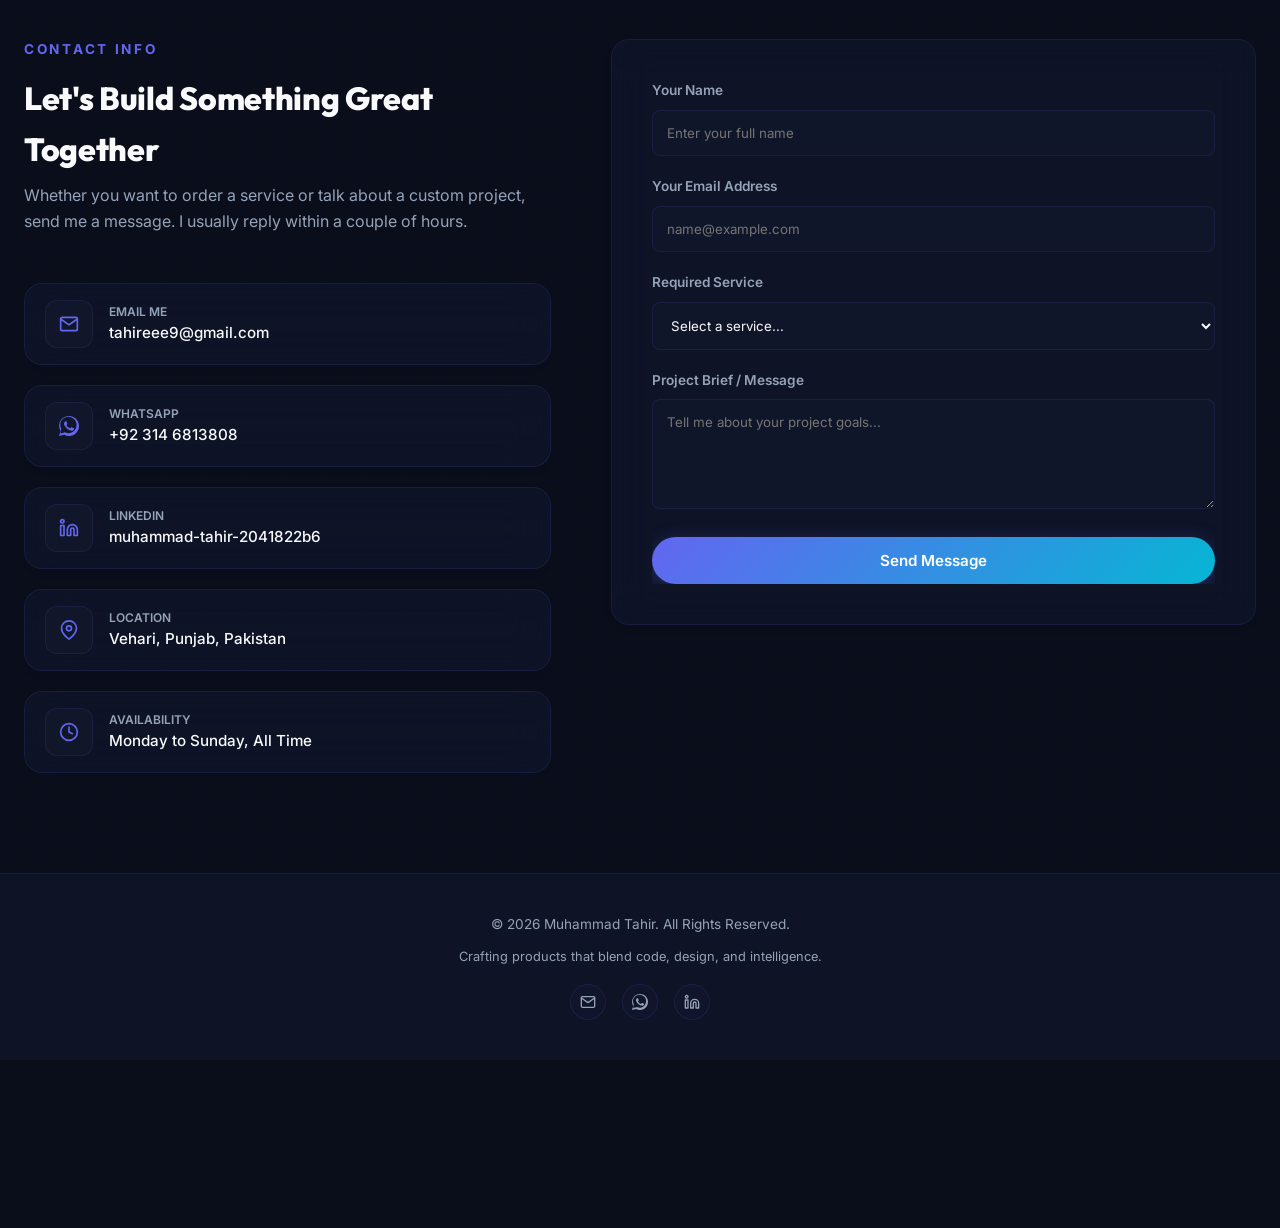
==== commit aa52b6d2: "Add files via upload" ====
--- a/index.html
+++ b/index.html
@@ -584,6 +584,10 @@
             <p class="portfolio-card-desc">Detailed on-page SEO structural configurations, semantic header updates, page audits, and Google Console indexing logs.</p>
           </div>
         </div>
+      </div>
+    </div>
+  </section>
+
   <!-- Qualifications & Education Section -->
   <section id="qualifications" class="section" style="background: rgba(99, 102, 241, 0.005); border-top: 1px solid var(--border); border-bottom: 1px solid var(--border);">
     <div class="container">
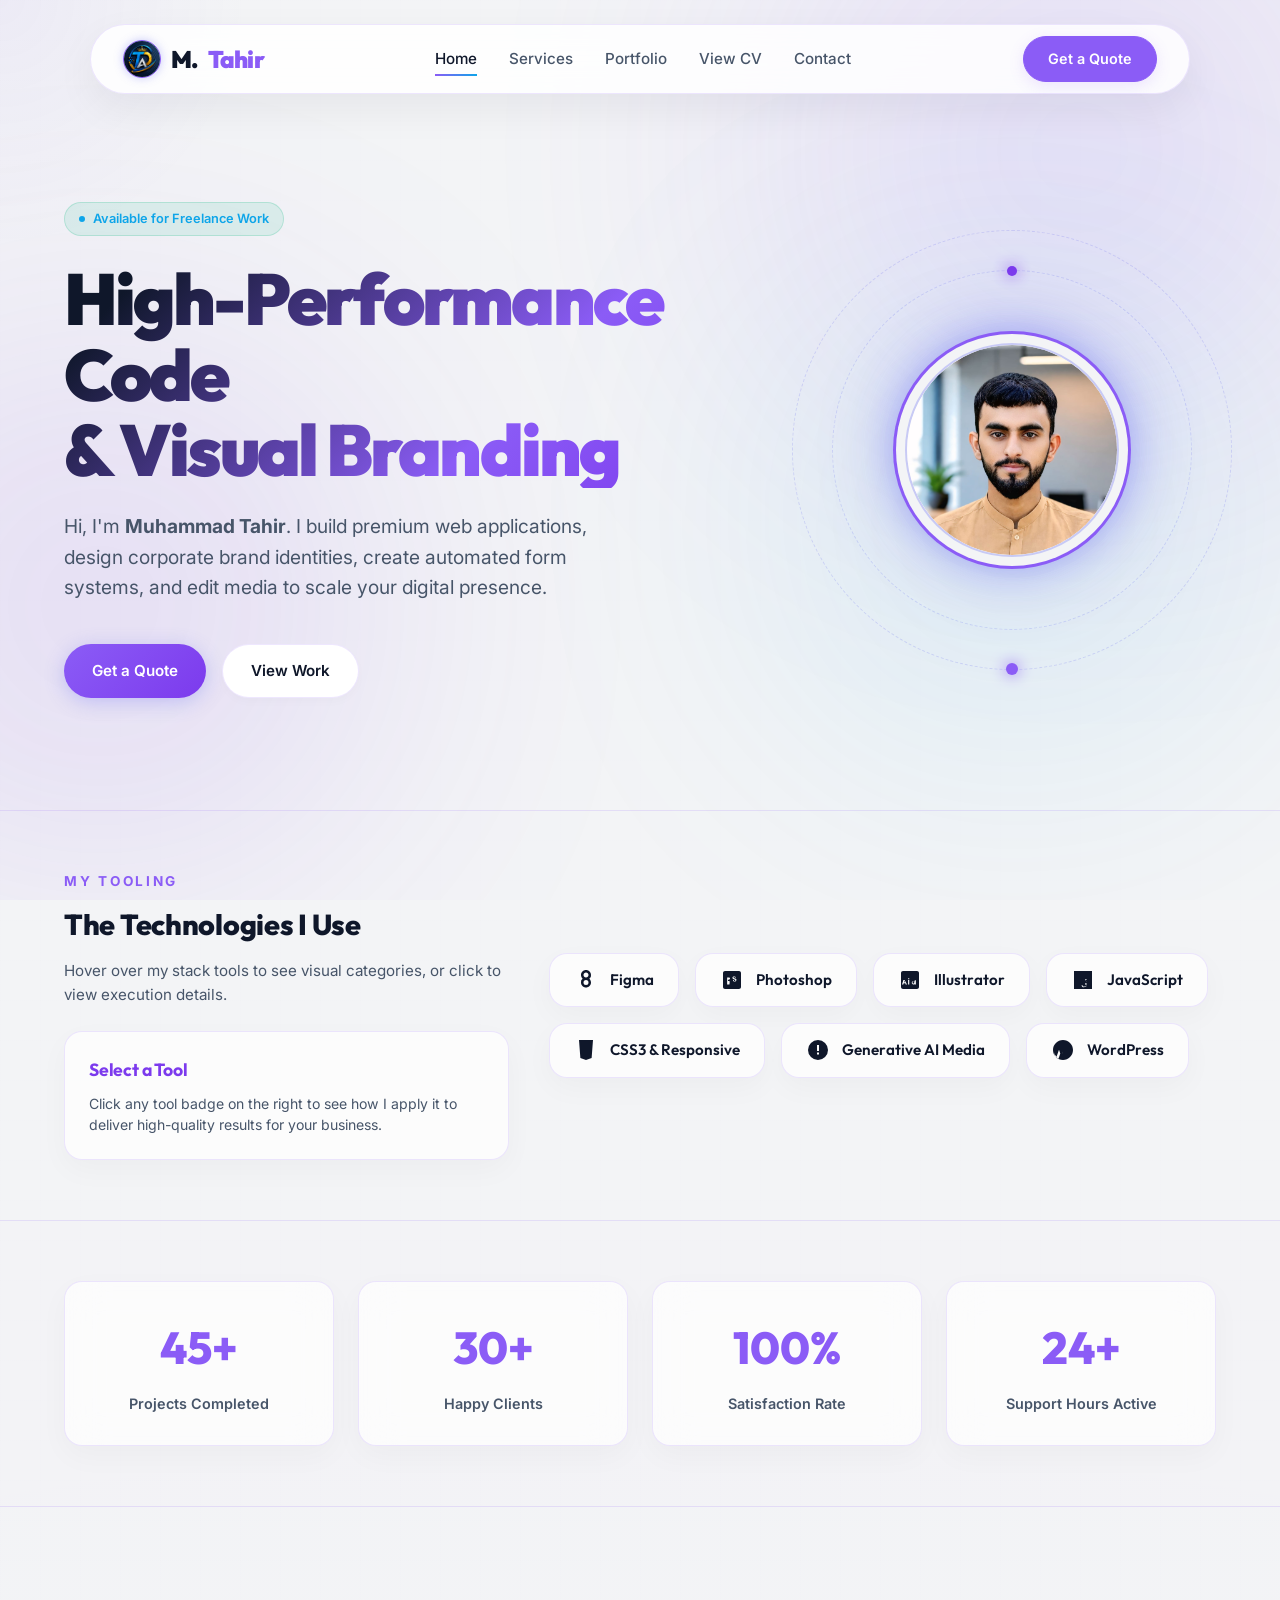
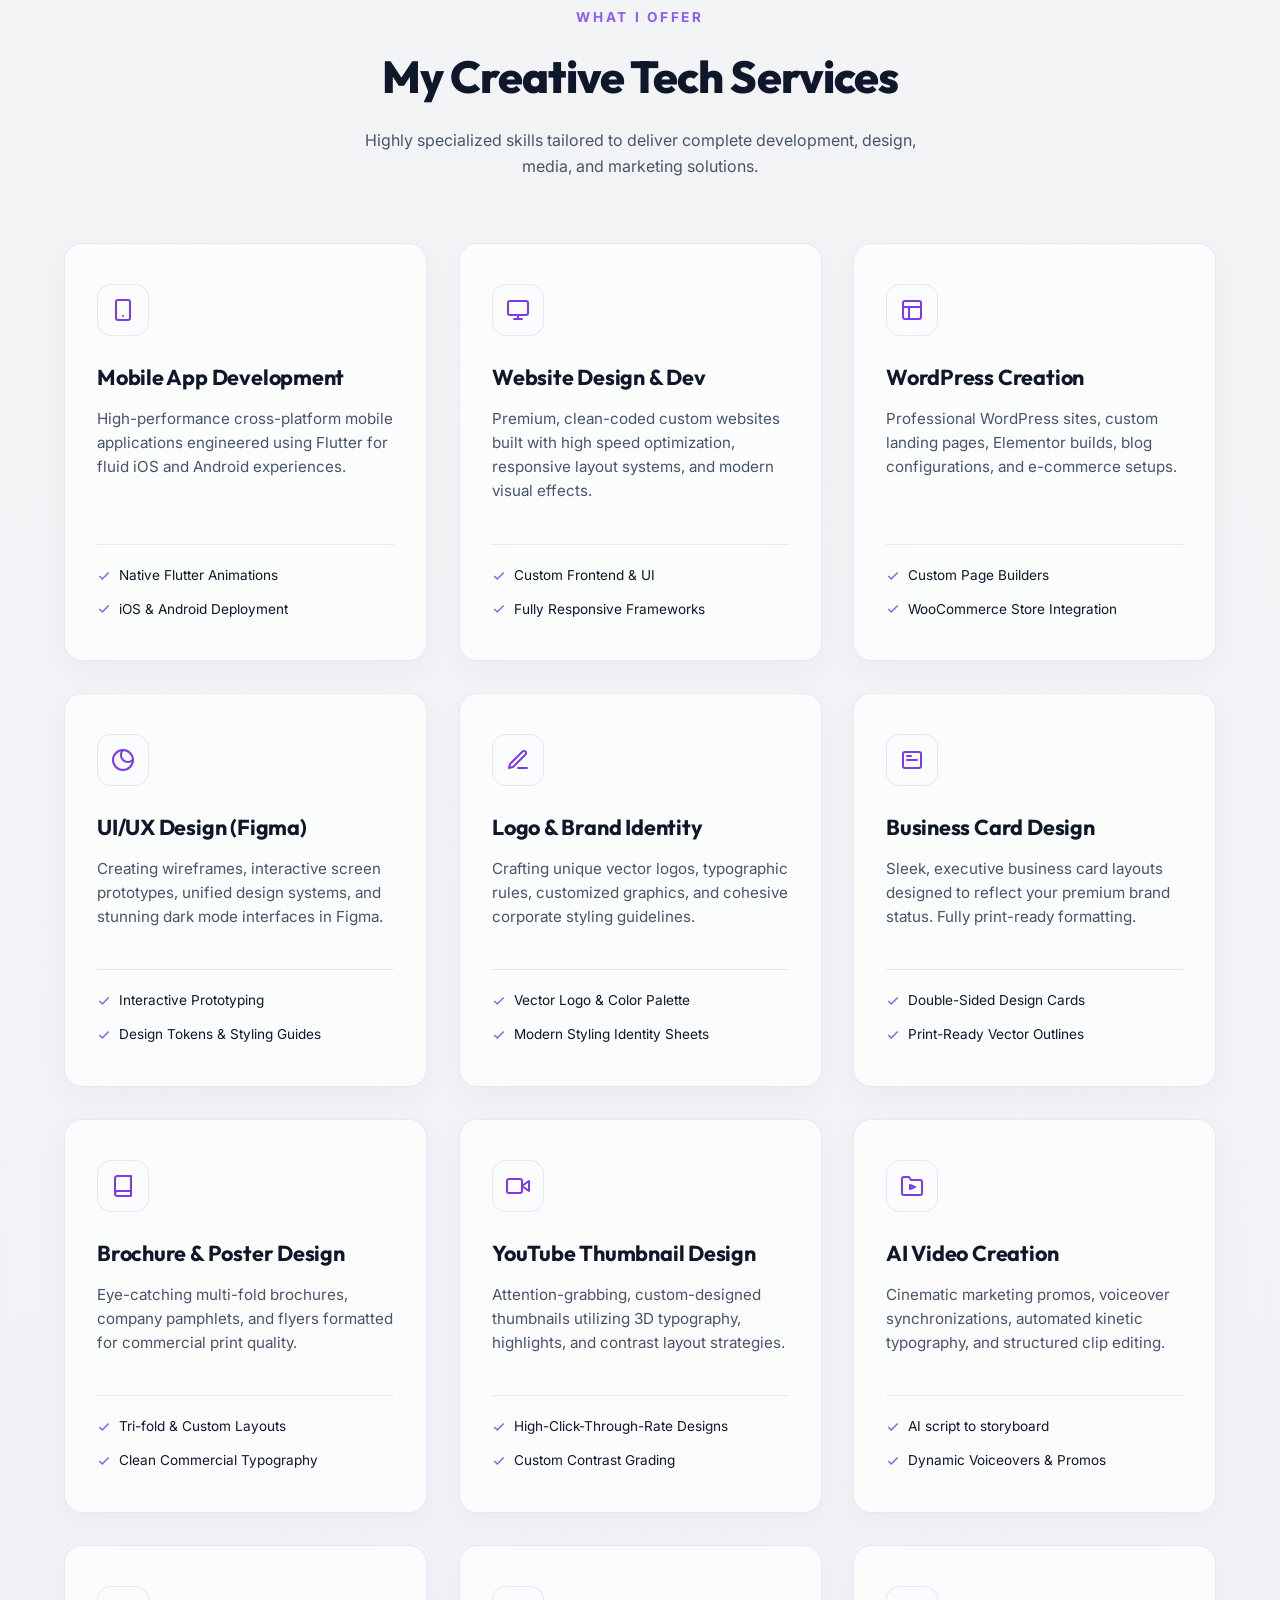
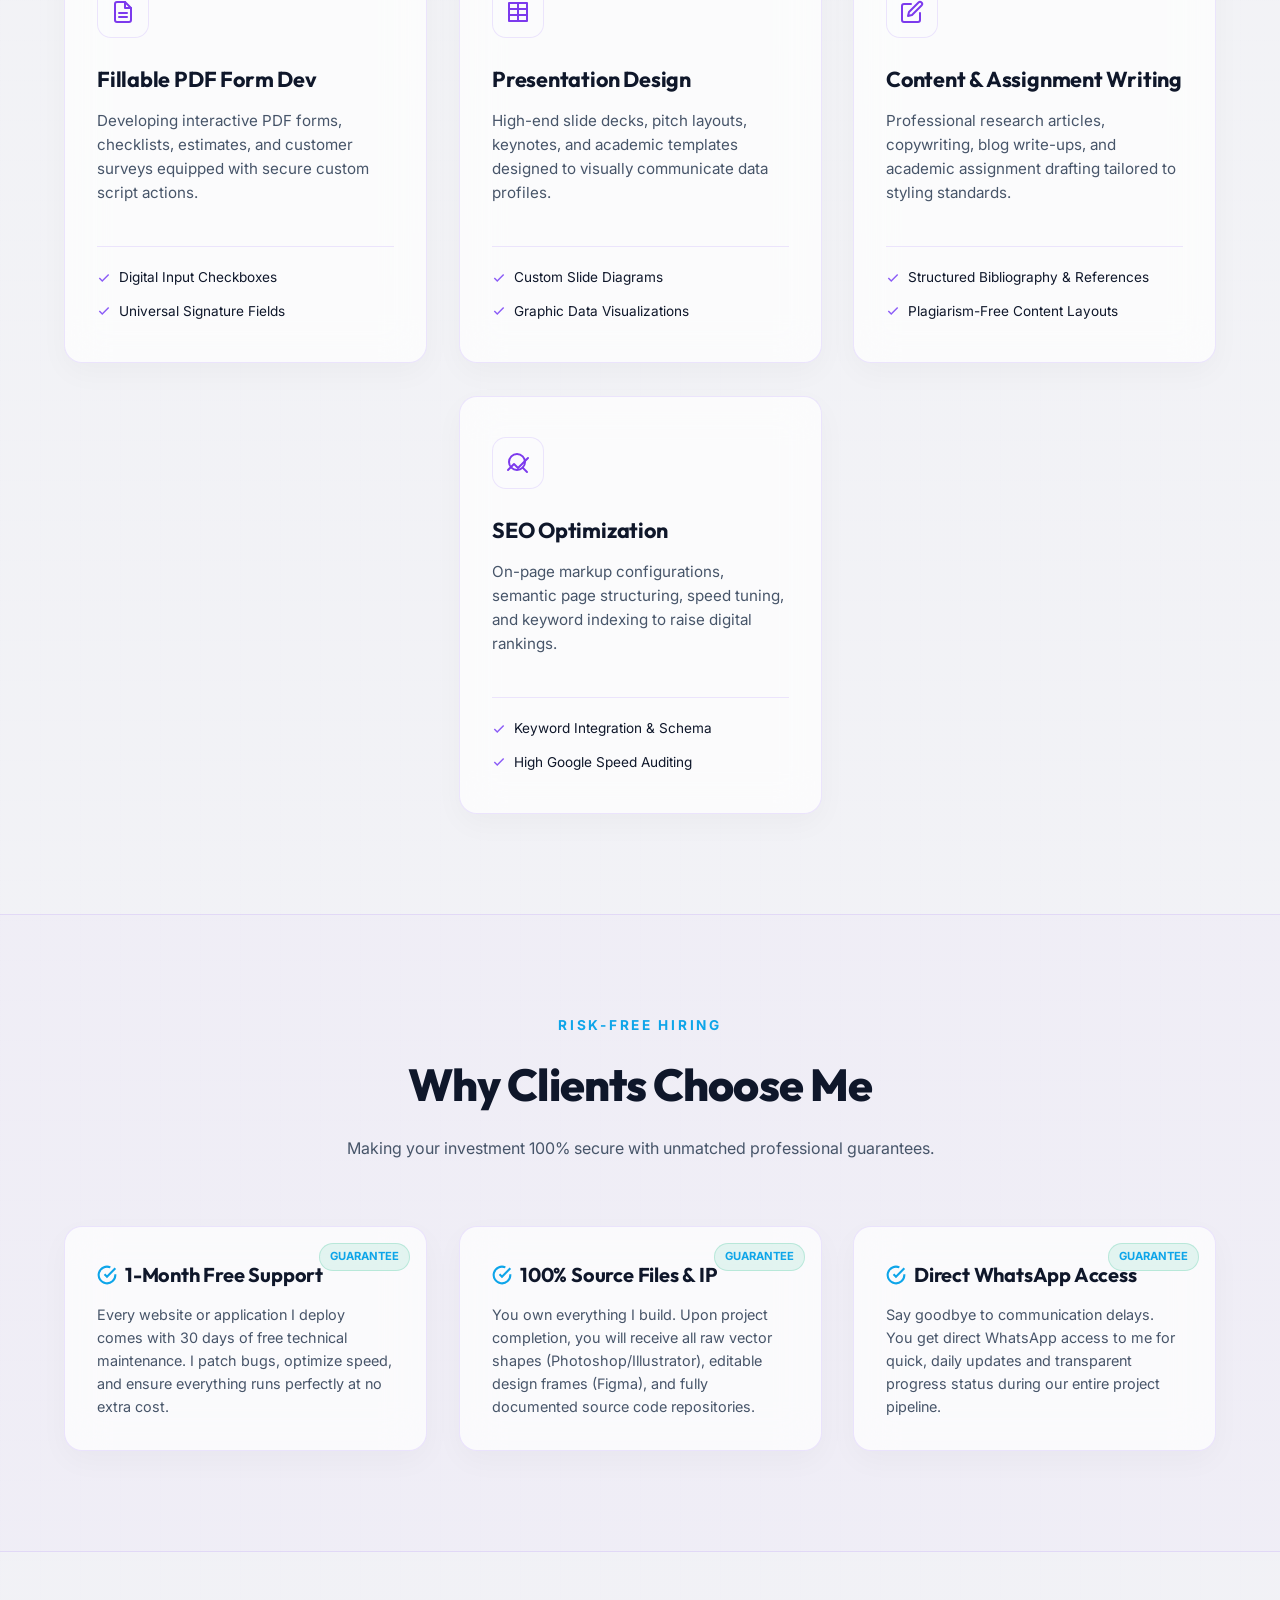
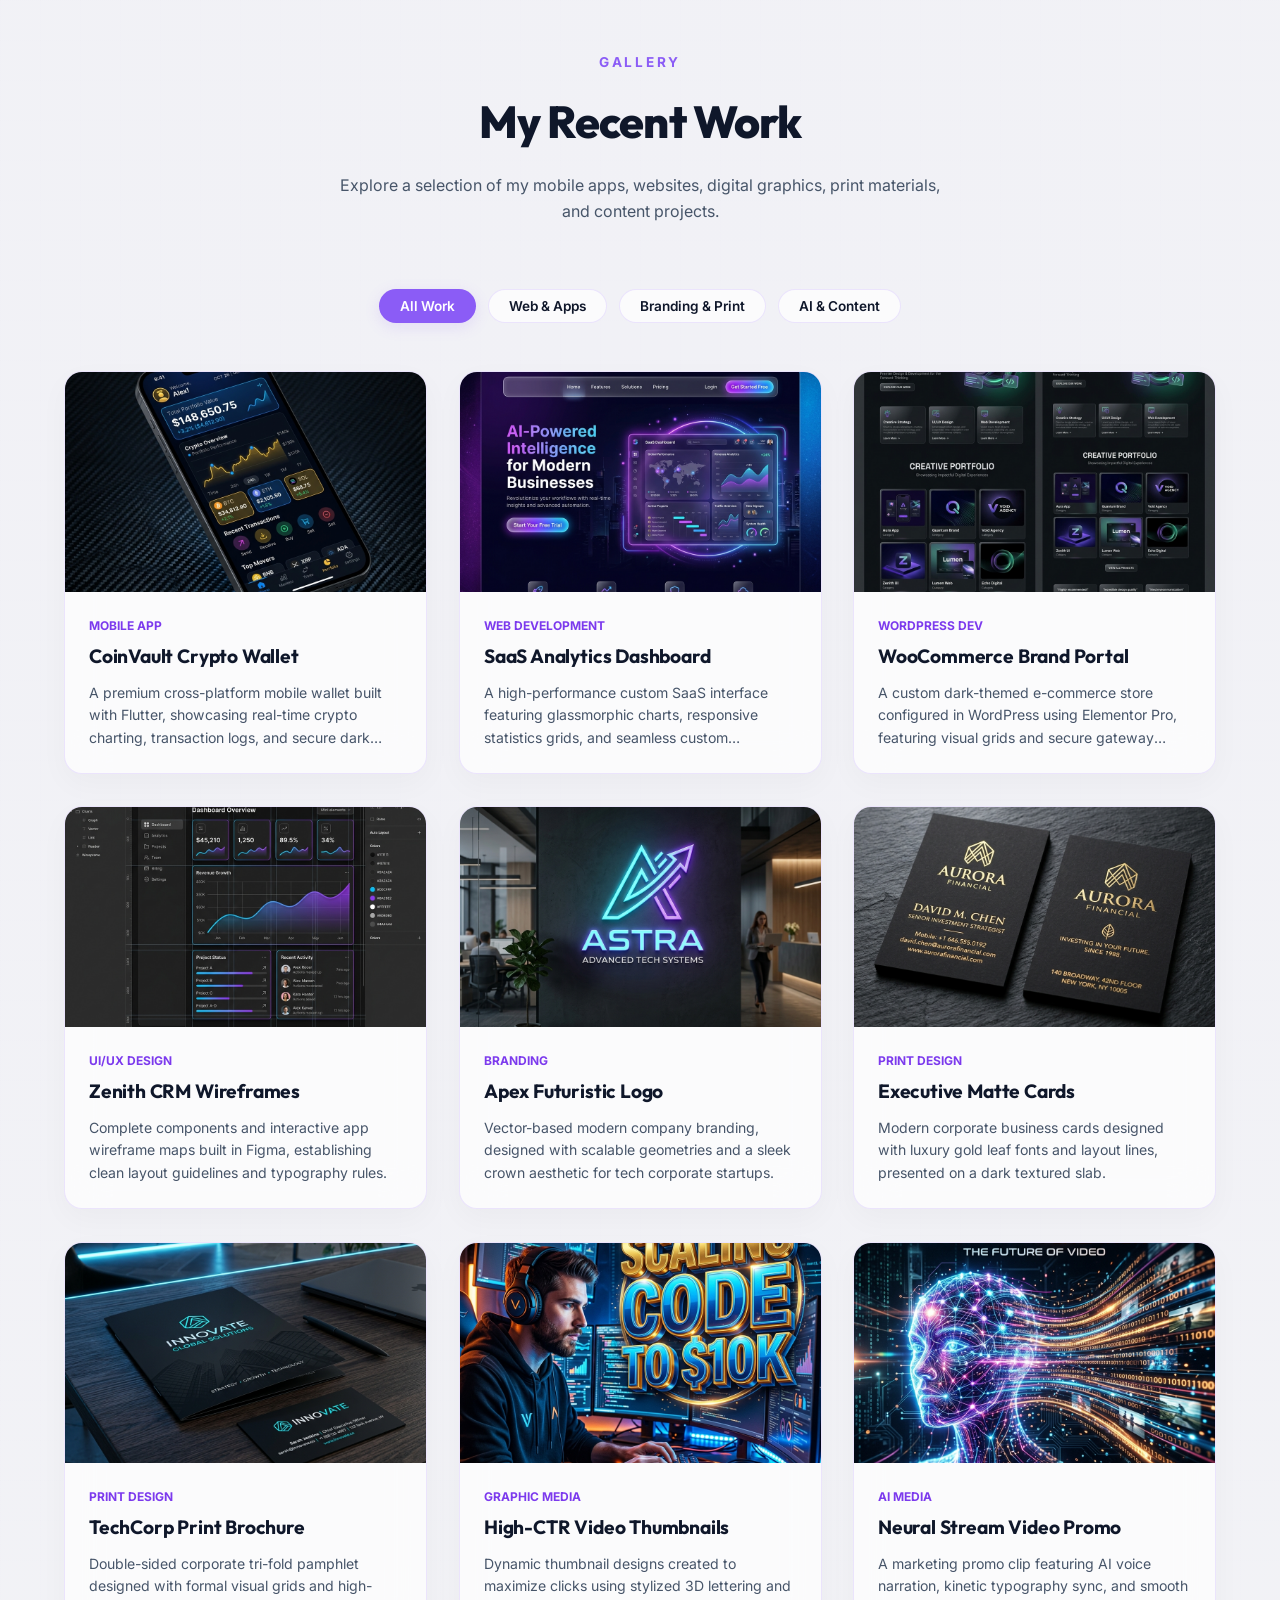
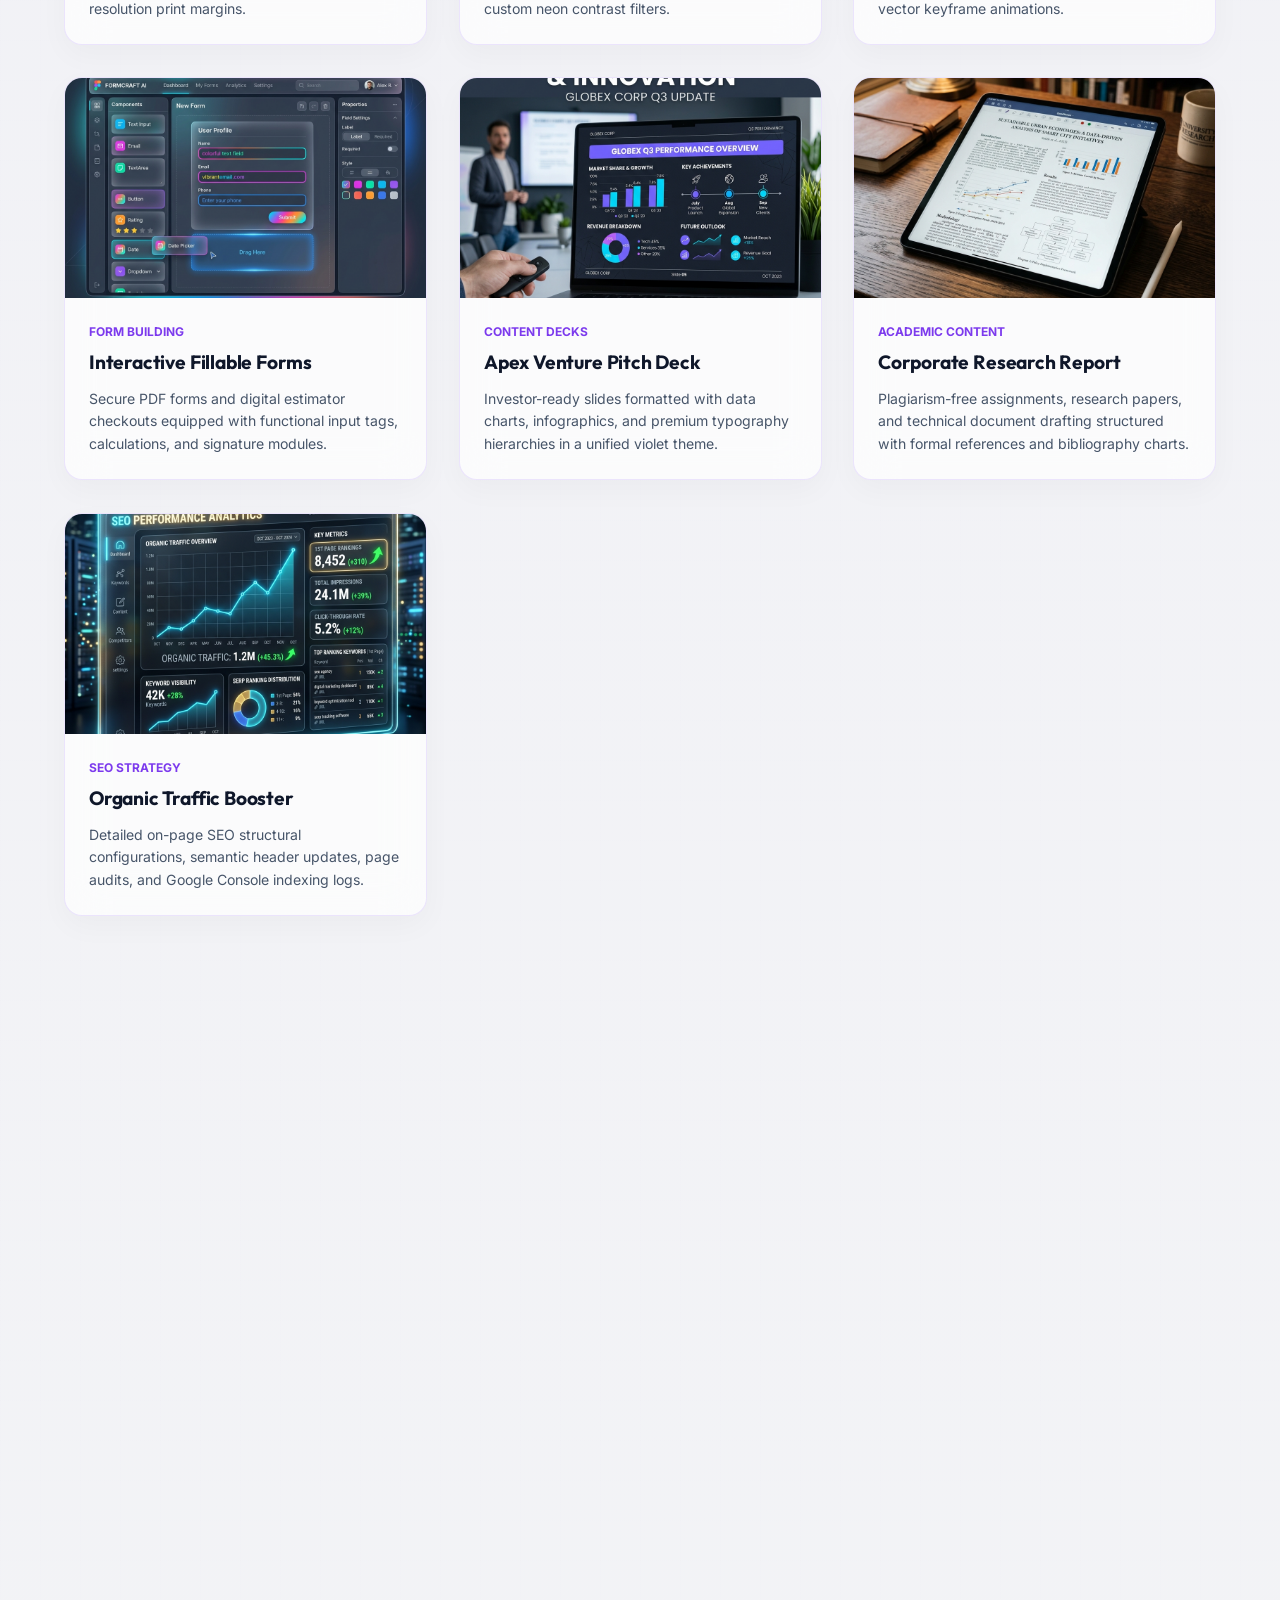
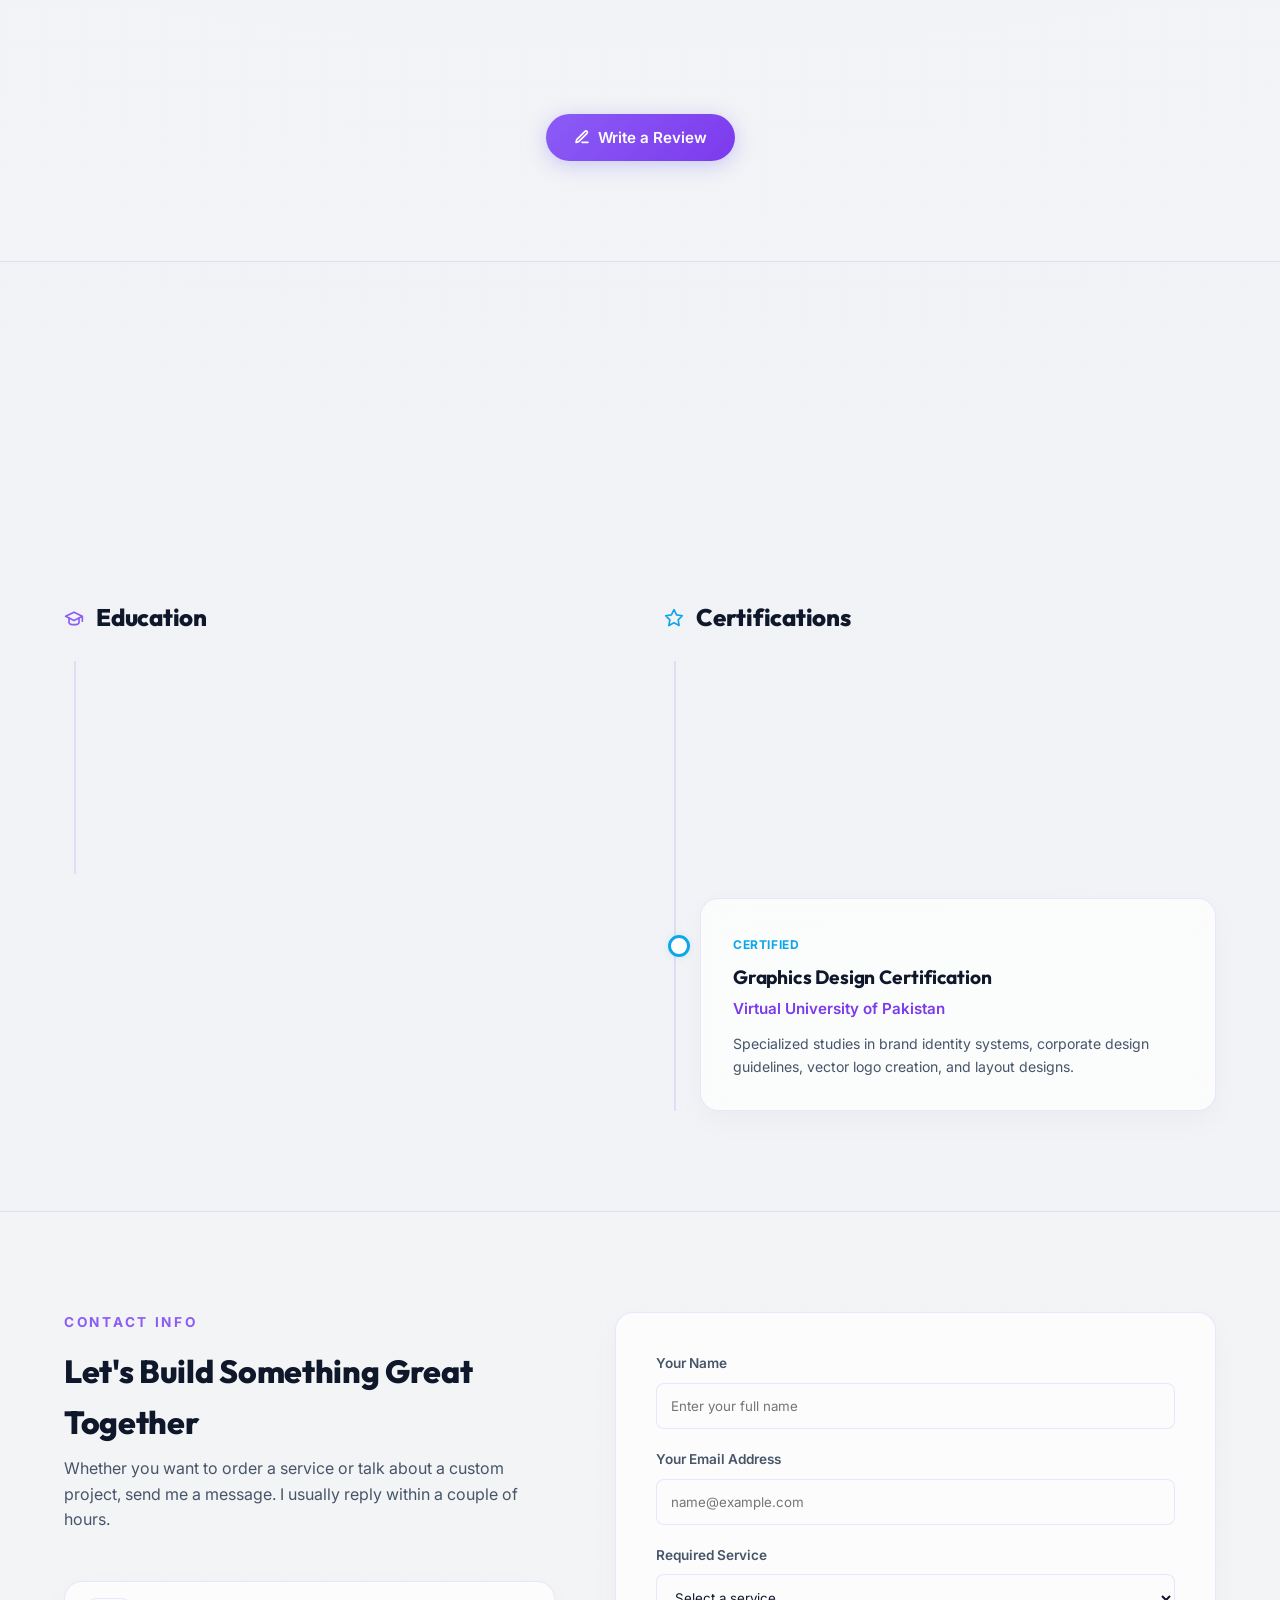
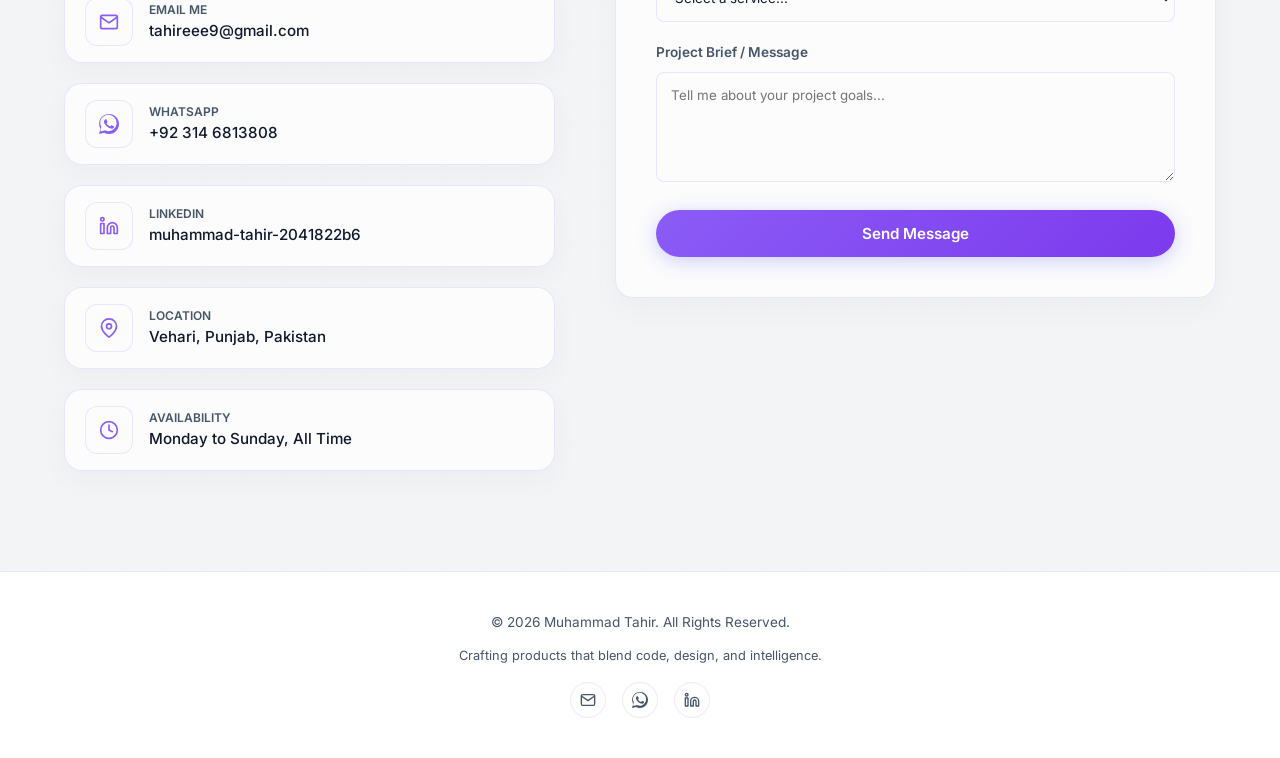
==== commit 88c48493: "Add files via upload" ====
--- a/index.html
+++ b/index.html
@@ -61,6 +61,7 @@
     </svg>
   </div>
 
+
   <!-- Premium Header Navbar -->
   <header id="header">
     <div class="nav-container">
@@ -97,22 +98,22 @@
     <div class="container">
       <div class="hero-wrapper">
         <div class="hero-content">
-          <div class="hero-badge">
+          <div class="hero-badge reveal">
             <span></span> Available for Freelance Work
           </div>
-          <h1 class="hero-title text-gradient">
+          <h1 class="hero-title text-gradient reveal reveal-delay-1">
             High-Performance Code <span>& Visual Branding</span>
           </h1>
-          <p class="hero-subtitle">
+          <p class="hero-subtitle reveal reveal-delay-2">
             Hi, I'm <strong>Muhammad Tahir</strong>. I build premium web applications, design corporate brand identities, create automated form systems, and edit media to scale your digital presence.
           </p>
-          <div class="hero-ctas">
+          <div class="hero-ctas reveal reveal-delay-3">
             <a href="#contact" class="btn btn-primary">Get a Quote</a>
             <a href="#portfolio" class="btn btn-secondary">View Work</a>
           </div>
         </div>
         
-        <div class="hero-visual">
+        <div class="hero-visual reveal reveal-delay-2">
           <!-- Profile Photo inside glowing circle -->
           <div class="profile-circle-wrap">
             <div class="profile-circle-gap">
@@ -132,7 +133,7 @@
   <section id="tech-stack" class="section" style="padding: 60px 0; border-top: 1px solid var(--border); border-bottom: 1px solid var(--border); background: rgba(255, 255, 255, 0.005);">
     <div class="container">
       <div class="stack-grid">
-        <div class="stack-intro">
+        <div class="stack-intro reveal">
           <span class="section-tag" style="text-align: left; margin-bottom: 8px;">My Tooling</span>
           <h2 style="font-size: 1.8rem; font-weight: 800; margin-bottom: 12px;">The Technologies I Use</h2>
           <p style="color: var(--text-muted); font-size: 0.95rem;">Hover over my stack tools to see visual categories, or click to view execution details.</p>
@@ -144,7 +145,7 @@
           </div>
         </div>
         
-        <div class="stack-items">
+        <div class="stack-items reveal reveal-delay-2">
           <!-- Figma -->
           <div class="stack-item glass-panel" data-tech="figma">
             <svg viewBox="0 0 24 24" width="24" height="24" fill="currentColor"><path d="M12 2C9.24 2 7 4.24 7 7c0 1.48.65 2.81 1.68 3.73A3.737 3.737 0 007 14.5c0 2.76 2.24 5 5 5s5-2.24 5-5c0-1.48-.65-2.81-1.68-3.73A3.737 3.737 0 0017 7c0-2.76-2.24-5-5-5zm0 15a2.5 2.5 0 010-5 2.5 2.5 0 010 5zm0-7.5c-1.38 0-2.5-1.12-2.5-2.5s1.12-2.5 2.5-2.5 2.5 1.12 2.5 2.5-1.12 2.5-2.5 2.5z"/></svg>
@@ -180,6 +181,29 @@
             <svg viewBox="0 0 24 24" width="24" height="24" fill="currentColor"><path d="M12.158 12.786l-2.698 7.84c.806.236 1.657.365 2.54.365.347 0 .687-.02 1.025-.053-.12-.35-.224-.716-.31-1.077l-1.543-4.526a12.936 12.936 0 0 0 .986-2.549zm-8.874 1.701a7.87 7.87 0 0 0 2.27 4.298l3.125-9.061C8.167 9.873 7.84 9.1 7.84 9.1c-.396-.036-.826-.036-.826-.036l-.036.54c.33.036.43.324.43.324.164.43.328.97.43 1.348l1.455 4.26-1.92 5.568A7.857 7.857 0 0 1 3.284 14.49zm12.353-.611c.907-2.698 1.543-5.029 1.543-6.574 0-1.008-.252-1.728-.612-2.268a2.915 2.915 0 0 0-2.304-1.224c-.972 0-1.728.576-1.728.576s.18-.036.216-.036c.9 0 1.62.9 1.62 1.944 0 .972-.54 2.196-.936 3.348l-.756 2.268 1.488 4.34a12.875 12.875 0 0 0 2.469-8.648c0-.75-.12-1.464-.324-2.138L12.368 20.65a7.878 7.878 0 0 0 6.136-6.4c0-.071-.004-.141-.01-.211l-2.857-.36zM12 2C6.477 2 2 6.477 2 12s4.477 10 10 10 10-4.477 10-10S17.523 2 12 2z"/></svg>
             <span>WordPress</span>
           </div>
+        </div>
+      </div>
+  </section>
+
+  <!-- Dynamic Stats Section -->
+  <section id="stats" class="section" style="padding: 60px 0; background: rgba(139, 92, 246, 0.005); border-bottom: 1px solid var(--border);">
+    <div class="container">
+      <div class="stats-grid">
+        <div class="stat-card glass-panel text-center">
+          <div class="stat-number" data-target="45">0</div>
+          <div class="stat-label">Projects Completed</div>
+        </div>
+        <div class="stat-card glass-panel text-center">
+          <div class="stat-number" data-target="30">0</div>
+          <div class="stat-label">Happy Clients</div>
+        </div>
+        <div class="stat-card glass-panel text-center">
+          <div class="stat-number" data-target="100" data-percent="true">0</div>
+          <div class="stat-label">Satisfaction Rate</div>
+        </div>
+        <div class="stat-card glass-panel text-center">
+          <div class="stat-number" data-target="24">0</div>
+          <div class="stat-label">Support Hours Active</div>
         </div>
       </div>
     </div>
@@ -584,6 +608,100 @@
             <p class="portfolio-card-desc">Detailed on-page SEO structural configurations, semantic header updates, page audits, and Google Console indexing logs.</p>
           </div>
         </div>
+      </div>
+    </div>
+  </section>
+
+  <!-- Testimonials Section -->
+  <section id="testimonials" class="section">
+    <div class="container">
+      <div class="section-header">
+        <span class="section-tag">Client Reviews</span>
+        <h2 class="section-title">What Clients Say About Me</h2>
+        <p style="color: var(--text-muted);">Real reviews from global clients who trusted me with their mobile app development, web design, and graphic projects.</p>
+      </div>
+
+      <div class="testimonials-grid">
+        <div class="testimonial-card glass-panel" data-index="0">
+          <div class="stars">⭐⭐⭐⭐⭐</div>
+          <p class="testimonial-text">Tahir delivered our Flutter app on time and the UI was exactly what we designed in Figma. Truly outstanding work and absolute reliability!</p>
+          <div class="client-info">
+            <h4 class="client-name">Sarah K.</h4>
+            <span class="client-role">SaaS Founder, USA</span>
+          </div>
+        </div>
+
+        <div class="testimonial-card glass-panel" data-index="1">
+          <div class="stars">⭐⭐⭐⭐⭐</div>
+          <p class="testimonial-text">Excellent communication and high-speed delivery. The WordPress e-commerce store is running perfectly and optimized for SEO. Highly recommended!</p>
+          <div class="client-info">
+            <h4 class="client-name">Ahmed R.</h4>
+            <span class="client-role">E-commerce Owner, Dubai</span>
+          </div>
+        </div>
+
+        <div class="testimonial-card glass-panel" data-index="2">
+          <div class="stars">⭐⭐⭐⭐⭐</div>
+          <p class="testimonial-text">Very professional academic writer. Delivered a plagiarism-free research proposal within a short deadline. Absolute lifesaver for our university team!</p>
+          <div class="client-info">
+            <h4 class="client-name">John D.</h4>
+            <span class="client-role">Project Lead, UK</span>
+          </div>
+        </div>
+      </div>
+
+      <!-- View More Reviews Button -->
+      <div id="more-reviews-btn-container" class="text-center" style="margin-top: 24px; text-align: center; display: none;">
+        <button id="more-reviews-btn" class="btn btn-secondary" style="padding: 8px 24px; font-size: 0.85rem;">
+          View More Reviews
+        </button>
+      </div>
+
+      <!-- Testimonial Submit Form Trigger & Form -->
+      <div class="text-center" style="margin-top: 48px; text-align: center;">
+        <button id="write-review-btn" class="btn btn-primary">
+          <svg xmlns="http://www.w3.org/2000/svg" width="16" height="16" viewBox="0 0 24 24" fill="none" stroke="currentColor" stroke-width="2.5" stroke-linecap="round" stroke-linejoin="round"><path d="M12 20h9"></path><path d="M16.5 3.5a2.121 2.121 0 0 1 3 3L7 19l-4 1 1-4L16.5 3.5z"></path></svg>
+          Write a Review
+        </button>
+      </div>
+
+      <!-- Testimonial Form Panel (Hidden by default) -->
+      <div id="review-form-panel" class="glass-panel" style="max-width: 600px; margin: 32px auto 0 auto; padding: 32px; display: none; transform: translateY(20px); opacity: 0; transition: all var(--transition-normal);">
+        <h3 style="font-family: var(--font-heading); font-size: 1.3rem; font-weight: 800; margin-bottom: 20px; text-align: center; color: var(--primary);">Submit Your Review</h3>
+        
+        <!-- FormSubmit Endpoint configuration to send directly to Gmail -->
+        <form id="review-submit-form" action="https://formsubmit.co/tahireee9@gmail.com" method="POST">
+          <input type="hidden" name="_subject" value="⭐ New Client Review Received!">
+          <input type="hidden" name="_captcha" value="false">
+          
+          <div class="form-group" style="margin-bottom: 20px;">
+            <label for="review-name" style="display: block; font-size: 0.85rem; font-weight: 600; color: var(--text-muted); margin-bottom: 8px;">Your Name</label>
+            <input type="text" id="review-name" name="Client Name" class="form-control" placeholder="e.g. Sarah K." required>
+          </div>
+          
+          <div class="form-group" style="margin-bottom: 20px;">
+            <label for="review-role" style="display: block; font-size: 0.85rem; font-weight: 600; color: var(--text-muted); margin-bottom: 8px;">Your Role / Company</label>
+            <input type="text" id="review-role" name="Client Role" class="form-control" placeholder="e.g. SaaS Founder, USA" required>
+          </div>
+
+          <div class="form-group" style="margin-bottom: 20px;">
+            <label for="review-stars" style="display: block; font-size: 0.85rem; font-weight: 600; color: var(--text-muted); margin-bottom: 8px;">Rating (1 to 5 Stars)</label>
+            <select id="review-stars" name="Rating Stars" class="form-control" required style="background: var(--bg-secondary); color: var(--text-main);">
+              <option value="5" selected>⭐⭐⭐⭐⭐ (5 Stars)</option>
+              <option value="4">⭐⭐⭐⭐ (4 Stars)</option>
+              <option value="3">⭐⭐⭐ (3 Stars)</option>
+              <option value="2">⭐⭐ (2 Stars)</option>
+              <option value="1">⭐ (1 Star)</option>
+            </select>
+          </div>
+
+          <div class="form-group" style="margin-bottom: 24px;">
+            <label for="review-text" style="display: block; font-size: 0.85rem; font-weight: 600; color: var(--text-muted); margin-bottom: 8px;">Review Text</label>
+            <textarea id="review-text" name="Review Text" class="form-control" placeholder="Describe your experience working with me..." required style="min-height: 100px; resize: vertical;"></textarea>
+          </div>
+
+          <button type="submit" class="btn btn-primary" style="width: 100%; border: none;">Submit Review</button>
+        </form>
       </div>
     </div>
   </section>
--- a/styles.css
+++ b/styles.css
@@ -7,23 +7,23 @@
 
 /* --- Custom Variables & Reset --- */
 :root {
-  --bg-primary: #0a0d1a;     /* Rich deep slate navy blue */
-  --bg-secondary: #0f1326;   /* Royal dark slate */
-  --bg-card: rgba(18, 24, 48, 0.6); /* Royal slate glass card */
-  --bg-card-hover: rgba(28, 36, 70, 0.8);
+  --bg-primary: #f3f4f6;     /* Light gray background (same as cv) */
+  --bg-secondary: #ffffff;   /* Pure white background */
+  --bg-card: rgba(255, 255, 255, 0.7); /* White glass card */
+  --bg-card-hover: rgba(255, 255, 255, 0.9);
   
-  --primary: #6366f1;       /* Cool Royal Indigo/Violet */
-  --primary-glow: rgba(99, 102, 241, 0.25);
-  --secondary: #10b981;     /* Neon Emerald Green */
-  --secondary-glow: rgba(16, 185, 129, 0.25);
-  --accent: #06b6d4;        /* Electric Cyan */
+  --primary: #8b5cf6;       /* Medium Purple (same as CV) */
+  --primary-glow: rgba(139, 92, 246, 0.15);
+  --secondary: #0ea5e9;     /* Sky blue (same as CV) */
+  --secondary-glow: rgba(14, 165, 233, 0.15);
+  --accent: #7c3aed;        /* Darker purple accent */
   
-  --text-main: #f8fafc;     /* Crisp white (Slate 50) */
-  --text-muted: #94a3b8;    /* readable Slate 400 */
-  --text-inverse: #0a0d1a;
+  --text-main: #0f172a;     /* Dark slate for high readability */
+  --text-muted: #475569;    /* slate 600 for descriptions */
+  --text-inverse: #ffffff;
   
-  --border: rgba(99, 102, 241, 0.12);       /* Delicate indigo border */
-  --border-hover: rgba(99, 102, 241, 0.35);  /* Glowing hover border */
+  --border: rgba(139, 92, 246, 0.15);       /* Purple border */
+  --border-hover: rgba(139, 92, 246, 0.35);  /* Glowing border */
   
   --font-heading: 'Outfit', sans-serif;
   --font-body: 'Inter', sans-serif;
@@ -52,9 +52,9 @@
 body {
   background-color: var(--bg-primary);
   background-image: 
-    radial-gradient(circle at 50% 50%, rgba(99, 102, 241, 0.04) 0%, transparent 80%),
-    linear-gradient(rgba(99, 102, 241, 0.008) 1px, transparent 1px),
-    linear-gradient(90deg, rgba(99, 102, 241, 0.008) 1px, transparent 1px);
+    radial-gradient(circle at 50% 50%, rgba(139, 92, 246, 0.02) 0%, transparent 80%),
+    linear-gradient(rgba(139, 92, 246, 0.004) 1px, transparent 1px),
+    linear-gradient(90deg, rgba(139, 92, 246, 0.004) 1px, transparent 1px);
   background-size: 100% 100%, 40px 40px, 40px 40px;
   color: var(--text-main);
   font-family: var(--font-body);
@@ -94,7 +94,7 @@
   background: var(--bg-primary);
 }
 ::-webkit-scrollbar-thumb {
-  background: rgba(255, 255, 255, 0.1);
+  background: rgba(0, 0, 0, 0.15);
   border-radius: var(--radius-sm);
 }
 ::-webkit-scrollbar-thumb:hover {
@@ -120,7 +120,7 @@
 }
 
 .text-gradient {
-  background: linear-gradient(135deg, var(--text-main) 20%, var(--primary) 65%, var(--accent) 100%);
+  background: linear-gradient(135deg, var(--text-main) 10%, var(--primary) 65%, var(--accent) 100%);
   -webkit-background-clip: text;
   -webkit-text-fill-color: transparent;
 }
@@ -131,15 +131,35 @@
   -webkit-backdrop-filter: blur(20px);
   border: 1px solid var(--border);
   border-radius: var(--radius-md);
-  box-shadow: 0 4px 20px rgba(15, 23, 42, 0.015);
+  box-shadow: 0 10px 30px rgba(15, 23, 42, 0.03);
   transition: all var(--transition-normal);
 }
 
 .glass-panel:hover {
-  border-color: rgba(147, 51, 234, 0.25);
+  border-color: rgba(139, 92, 246, 0.35);
   background: var(--bg-card-hover);
-  box-shadow: 0 10px 30px rgba(147, 51, 234, 0.05);
-}
+  box-shadow: 0 15px 40px rgba(139, 92, 246, 0.08);
+}
+
+/* --- Scroll Reveal Animations --- */
+.reveal {
+  opacity: 0;
+  transform: translateY(30px);
+  transition: opacity 0.8s cubic-bezier(0.16, 1, 0.3, 1),
+              transform 0.8s cubic-bezier(0.16, 1, 0.3, 1);
+  will-change: transform, opacity;
+}
+
+.reveal.active {
+  opacity: 1;
+  transform: translateY(0);
+}
+
+.reveal-delay-1 { transition-delay: 0.08s; }
+.reveal-delay-2 { transition-delay: 0.16s; }
+.reveal-delay-3 { transition-delay: 0.24s; }
+.reveal-delay-4 { transition-delay: 0.32s; }
+.reveal-delay-5 { transition-delay: 0.4s; }
 
 /* Background Glowing Blobs */
 .ambient-glow {
@@ -193,14 +213,14 @@
   position: fixed;
   width: 500px;
   height: 500px;
-  background: radial-gradient(circle, rgba(99, 102, 241, 0.06) 0%, transparent 70%);
+  background: radial-gradient(circle, rgba(139, 92, 246, 0.06) 0%, transparent 70%);
   border-radius: 50%;
   top: 0;
   left: 0;
   transform: translate(-50%, -50%);
   pointer-events: none;
   z-index: 1;
-  mix-blend-mode: screen;
+  mix-blend-mode: multiply;
   display: none;
   /* Never contribute to scrollable area */
   will-change: transform;
@@ -228,6 +248,8 @@
 .cursor-cat.running {
   animation: catRun 0.35s ease-in-out infinite alternate;
 }
+
+
 
 @keyframes catRun {
   from { transform: translate(-50%, -50%) translateY(0px) scale(1.0); }
@@ -352,11 +374,11 @@
   height: 100%;
   padding: 0 32px;
   border-radius: 40px;
-  background: rgba(10, 13, 26, 0.75);
+  background: rgba(255, 255, 255, 0.85);
   backdrop-filter: blur(24px);
   -webkit-backdrop-filter: blur(24px);
   border: 1px solid var(--border);
-  box-shadow: 0 15px 40px rgba(0, 0, 0, 0.5);
+  box-shadow: 0 15px 40px rgba(15, 23, 42, 0.06);
 }
 
 .logo {
@@ -433,17 +455,17 @@
   font-size: 0.9rem;
   font-weight: 600;
   color: #ffffff;
-  background: rgba(99, 102, 241, 0.15);
-  border: 1px solid rgba(99, 102, 241, 0.4);
-  box-shadow: 0 4px 15px rgba(99, 102, 241, 0.1);
+  background: var(--primary);
+  border: 1px solid var(--primary);
+  box-shadow: 0 4px 15px var(--primary-glow);
   transition: all var(--transition-fast);
 }
 
 .nav-cta:hover {
   transform: translateY(-2px);
-  box-shadow: 0 8px 25px rgba(99, 102, 241, 0.3);
-  background: var(--primary);
-  border-color: transparent;
+  box-shadow: 0 8px 25px rgba(139, 92, 246, 0.25);
+  background: var(--accent);
+  border-color: var(--accent);
   color: #ffffff;
 }
 
@@ -561,16 +583,17 @@
 }
 
 .btn-secondary {
-  background: rgba(255, 255, 255, 0.02);
+  background: var(--bg-secondary);
   border: 1px solid var(--border);
   color: var(--text-main);
+  box-shadow: 0 4px 10px rgba(15, 23, 42, 0.02);
 }
 
 .btn-secondary:hover {
   transform: translateY(-3px);
   border-color: var(--primary);
-  background: rgba(99, 102, 241, 0.05);
-  box-shadow: 0 8px 25px rgba(99, 102, 241, 0.15);
+  background: rgba(139, 92, 246, 0.04);
+  box-shadow: 0 8px 25px rgba(139, 92, 246, 0.08);
 }
 
 .hero-visual {
@@ -774,7 +797,16 @@
   gap: 8px;
   font-size: 0.85rem;
   color: var(--text-main);
-}
+  transition: transform var(--transition-normal);
+}
+
+.service-card:hover .service-list li {
+  transform: translateX(6px);
+}
+
+.service-card:hover .service-list li:nth-child(1) { transition-delay: 0.02s; }
+.service-card:hover .service-list li:nth-child(2) { transition-delay: 0.04s; }
+.service-card:hover .service-list li:nth-child(3) { transition-delay: 0.06s; }
 
 .service-list li svg {
   color: var(--primary);
@@ -1113,10 +1145,11 @@
   right: 24px;
   padding: 16px 28px;
   border-radius: var(--radius-sm);
-  background: rgba(18, 24, 48, 0.95);
+  background: rgba(255, 255, 255, 0.95);
   backdrop-filter: blur(12px);
+  border: 1px solid var(--border);
   border-left: 4px solid var(--secondary);
-  box-shadow: 0 10px 30px rgba(0, 0, 0, 0.5);
+  box-shadow: 0 10px 30px rgba(15, 23, 42, 0.08);
   z-index: 1000;
   transform: translateY(100px);
   opacity: 0;
@@ -1429,7 +1462,7 @@
     left: 0;
     width: 100vw;
     height: 100vh;
-    background: rgba(6, 8, 20, 0.97);
+    background: rgba(255, 255, 255, 0.98);
     backdrop-filter: blur(24px);
     -webkit-backdrop-filter: blur(24px);
     flex-direction: column;
@@ -1771,6 +1804,18 @@
 .timeline-item {
   position: relative;
   padding: 32px;
+  transition: all var(--transition-normal);
+}
+
+.timeline-item:hover {
+  transform: translateX(6px);
+  border-color: var(--primary);
+  box-shadow: 0 15px 30px rgba(139, 92, 246, 0.06);
+}
+
+.qualification-col:last-child .timeline-item:hover {
+  border-color: var(--secondary);
+  box-shadow: 0 15px 30px rgba(14, 165, 233, 0.06);
 }
 
 .timeline-item::before {
@@ -1781,14 +1826,26 @@
   width: 16px;
   height: 16px;
   border-radius: 50%;
-  background: var(--bg-main);
+  background: var(--bg-secondary);
   border: 3px solid var(--primary);
-  box-shadow: 0 0 10px var(--primary);
+  box-shadow: 0 0 10px var(--primary-glow);
+  transition: all var(--transition-fast);
+}
+
+.timeline-item:hover::before {
+  transform: scale(1.3);
+  box-shadow: 0 0 15px var(--primary);
+  background: var(--primary);
 }
 
 .qualification-col:last-child .timeline-item::before {
   border-color: var(--secondary);
-  box-shadow: 0 0 10px var(--secondary);
+  box-shadow: 0 0 10px var(--secondary-glow);
+}
+
+.qualification-col:last-child .timeline-item:hover::before {
+  background: var(--secondary);
+  box-shadow: 0 0 15px var(--secondary);
 }
 
 .timeline-date, .timeline-badge {
@@ -1832,3 +1889,128 @@
   }
 }
 
+/* --- Stats Section --- */
+.stats-grid {
+  display: grid;
+  grid-template-columns: repeat(4, 1fr);
+  gap: 24px;
+}
+
+.stat-card {
+  padding: 30px;
+  text-align: center;
+}
+
+.stat-number {
+  font-family: var(--font-heading);
+  font-size: 2.8rem;
+  font-weight: 800;
+  color: var(--primary);
+  margin-bottom: 8px;
+}
+
+.stat-label {
+  font-size: 0.9rem;
+  font-weight: 600;
+  color: var(--text-muted);
+}
+
+/* --- Testimonials Section --- */
+.testimonials-grid {
+  display: grid;
+  grid-template-columns: repeat(3, 1fr);
+  gap: 32px;
+  margin-top: 40px;
+}
+
+.testimonial-card {
+  padding: 40px 32px;
+  display: flex;
+  flex-direction: column;
+  justify-content: space-between;
+}
+
+.stars {
+  font-size: 1rem;
+  margin-bottom: 16px;
+  letter-spacing: 2px;
+}
+
+.testimonial-text {
+  font-size: 0.95rem;
+  color: var(--text-muted);
+  line-height: 1.6;
+  font-style: italic;
+  margin-bottom: 24px;
+}
+
+.client-info {
+  border-top: 1px solid var(--border);
+  padding-top: 16px;
+}
+
+.client-name {
+  font-size: 1rem;
+  font-weight: 700;
+  color: var(--text-main);
+}
+
+.client-role {
+  font-size: 0.8rem;
+  color: var(--primary);
+  font-weight: 600;
+}
+
+@media (max-width: 992px) {
+  .stats-grid {
+    grid-template-columns: repeat(2, 1fr);
+  }
+  .testimonials-grid {
+    grid-template-columns: 1fr;
+  }
+}
+
+@media (max-width: 480px) {
+  .stats-grid {
+    grid-template-columns: 1fr;
+  }
+}
+
+/* --- Admin Mode Delete Review Buttons --- */
+.testimonial-card {
+  position: relative;
+}
+
+.delete-review-btn {
+  position: absolute;
+  top: 16px;
+  right: 16px;
+  background: rgba(239, 68, 68, 0.1);
+  border: 1px solid rgba(239, 68, 68, 0.2);
+  color: #ef4444;
+  border-radius: 50%;
+  width: 28px;
+  height: 28px;
+  display: flex;
+  align-items: center;
+  justify-content: center;
+  cursor: pointer;
+  font-size: 0.8rem;
+  transition: all var(--transition-fast);
+  opacity: 0;
+  pointer-events: none;
+  z-index: 10;
+}
+
+.delete-review-btn:hover {
+  background: #ef4444;
+  color: #ffffff;
+  border-color: #ef4444;
+  box-shadow: 0 4px 10px rgba(239, 68, 68, 0.2);
+}
+
+body.admin-mode .delete-review-btn {
+  opacity: 1;
+  pointer-events: auto;
+}
+
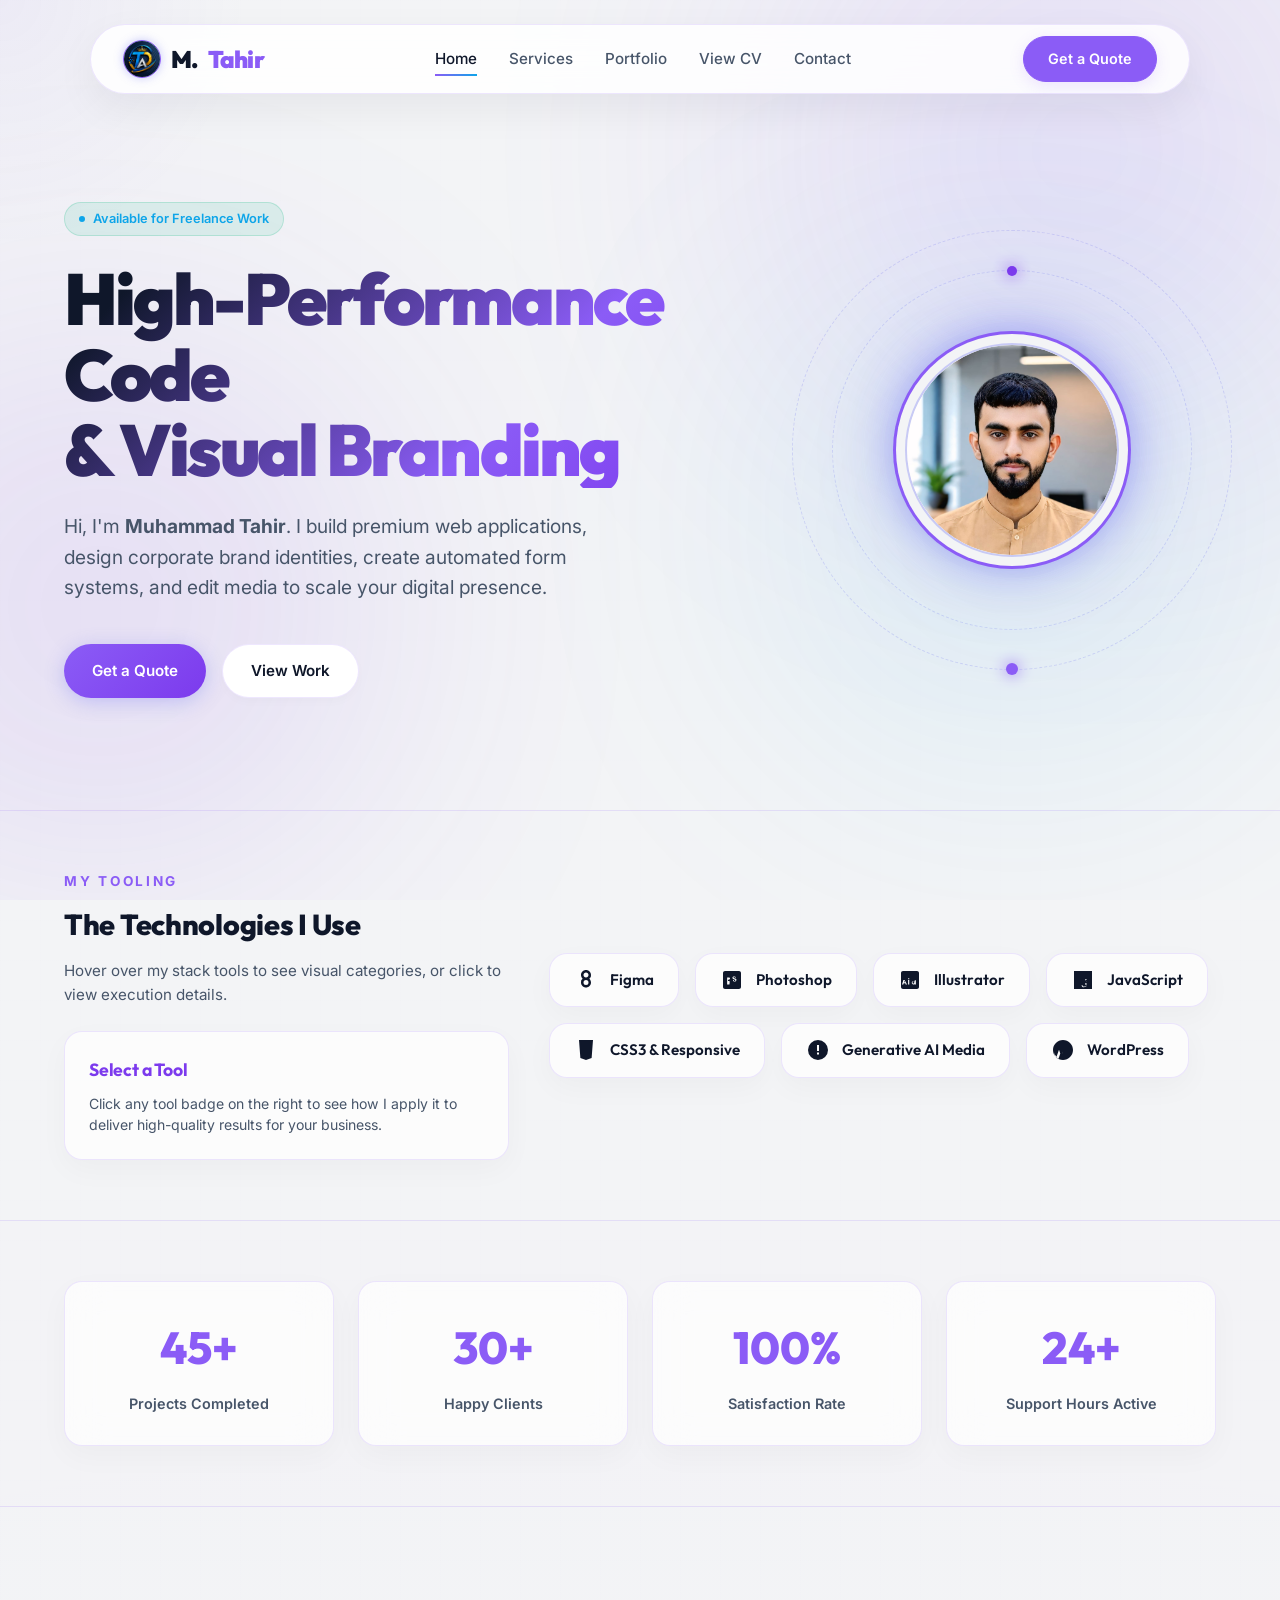
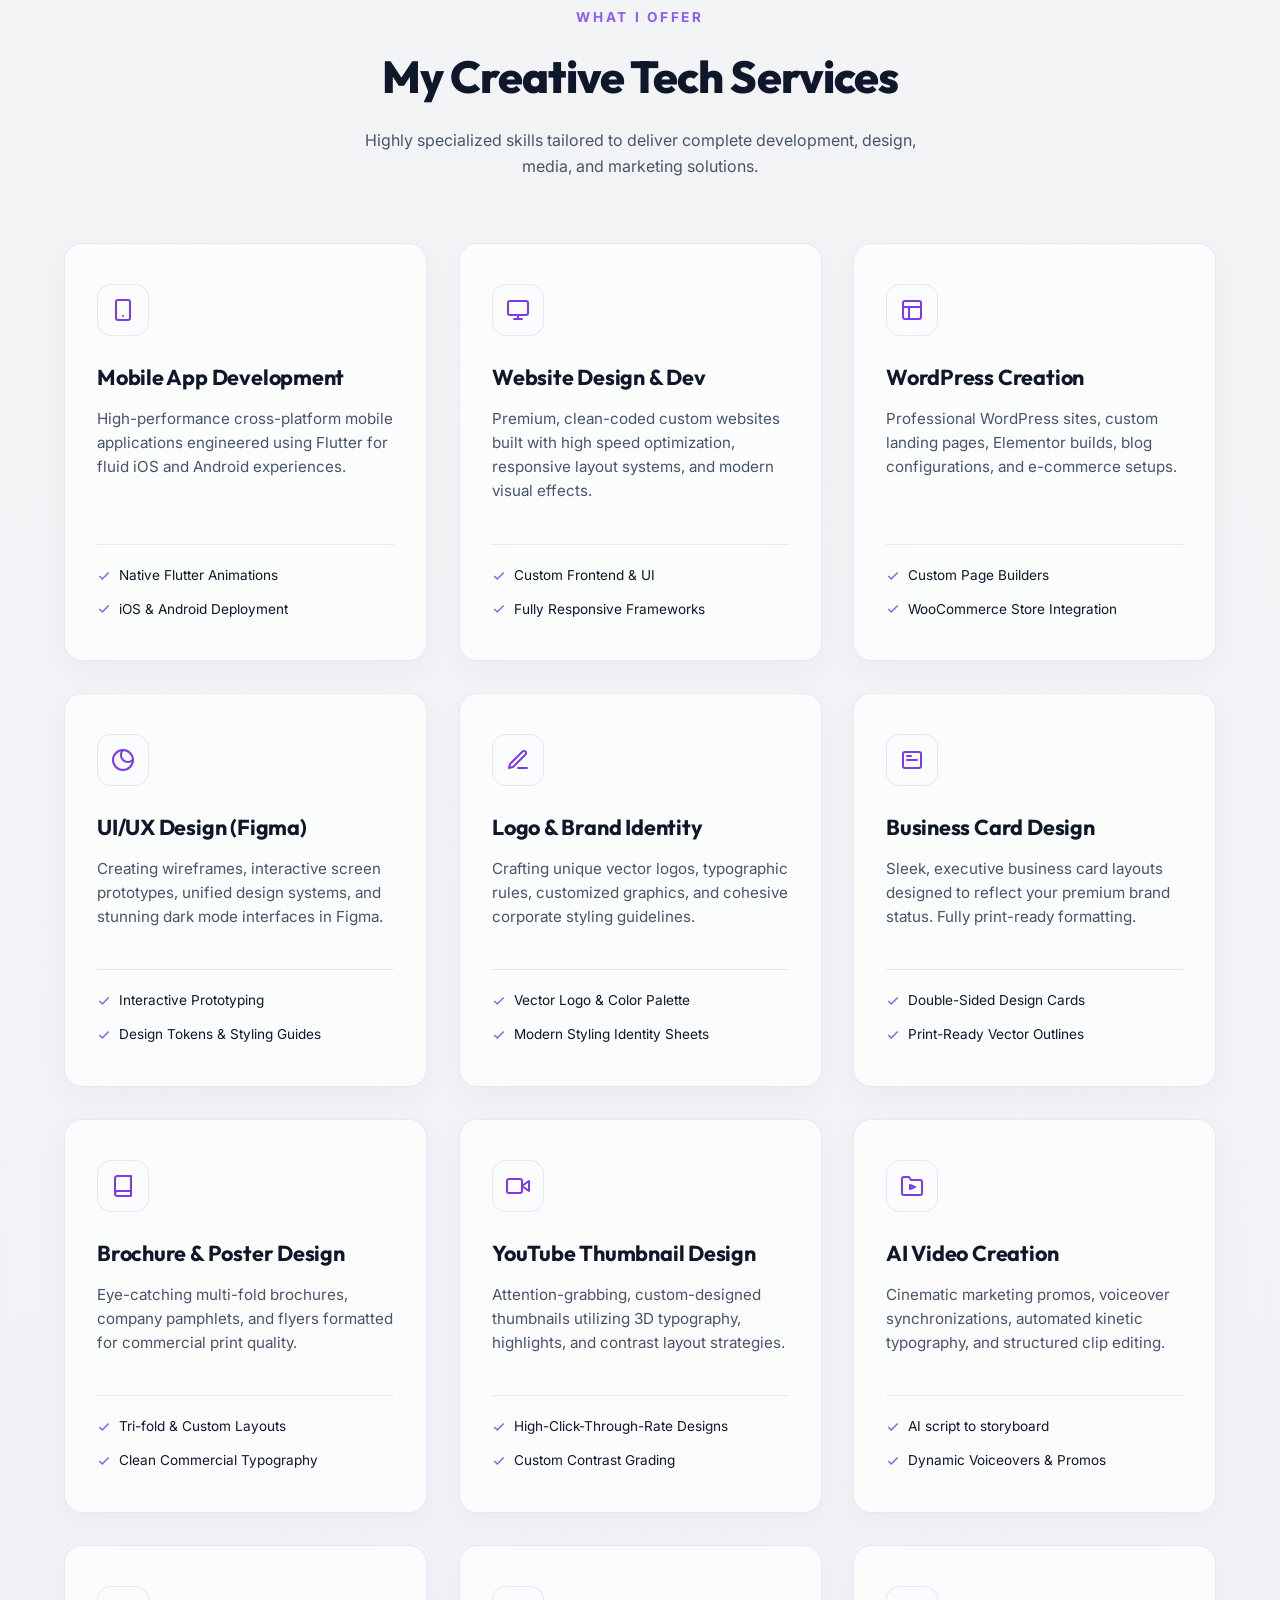
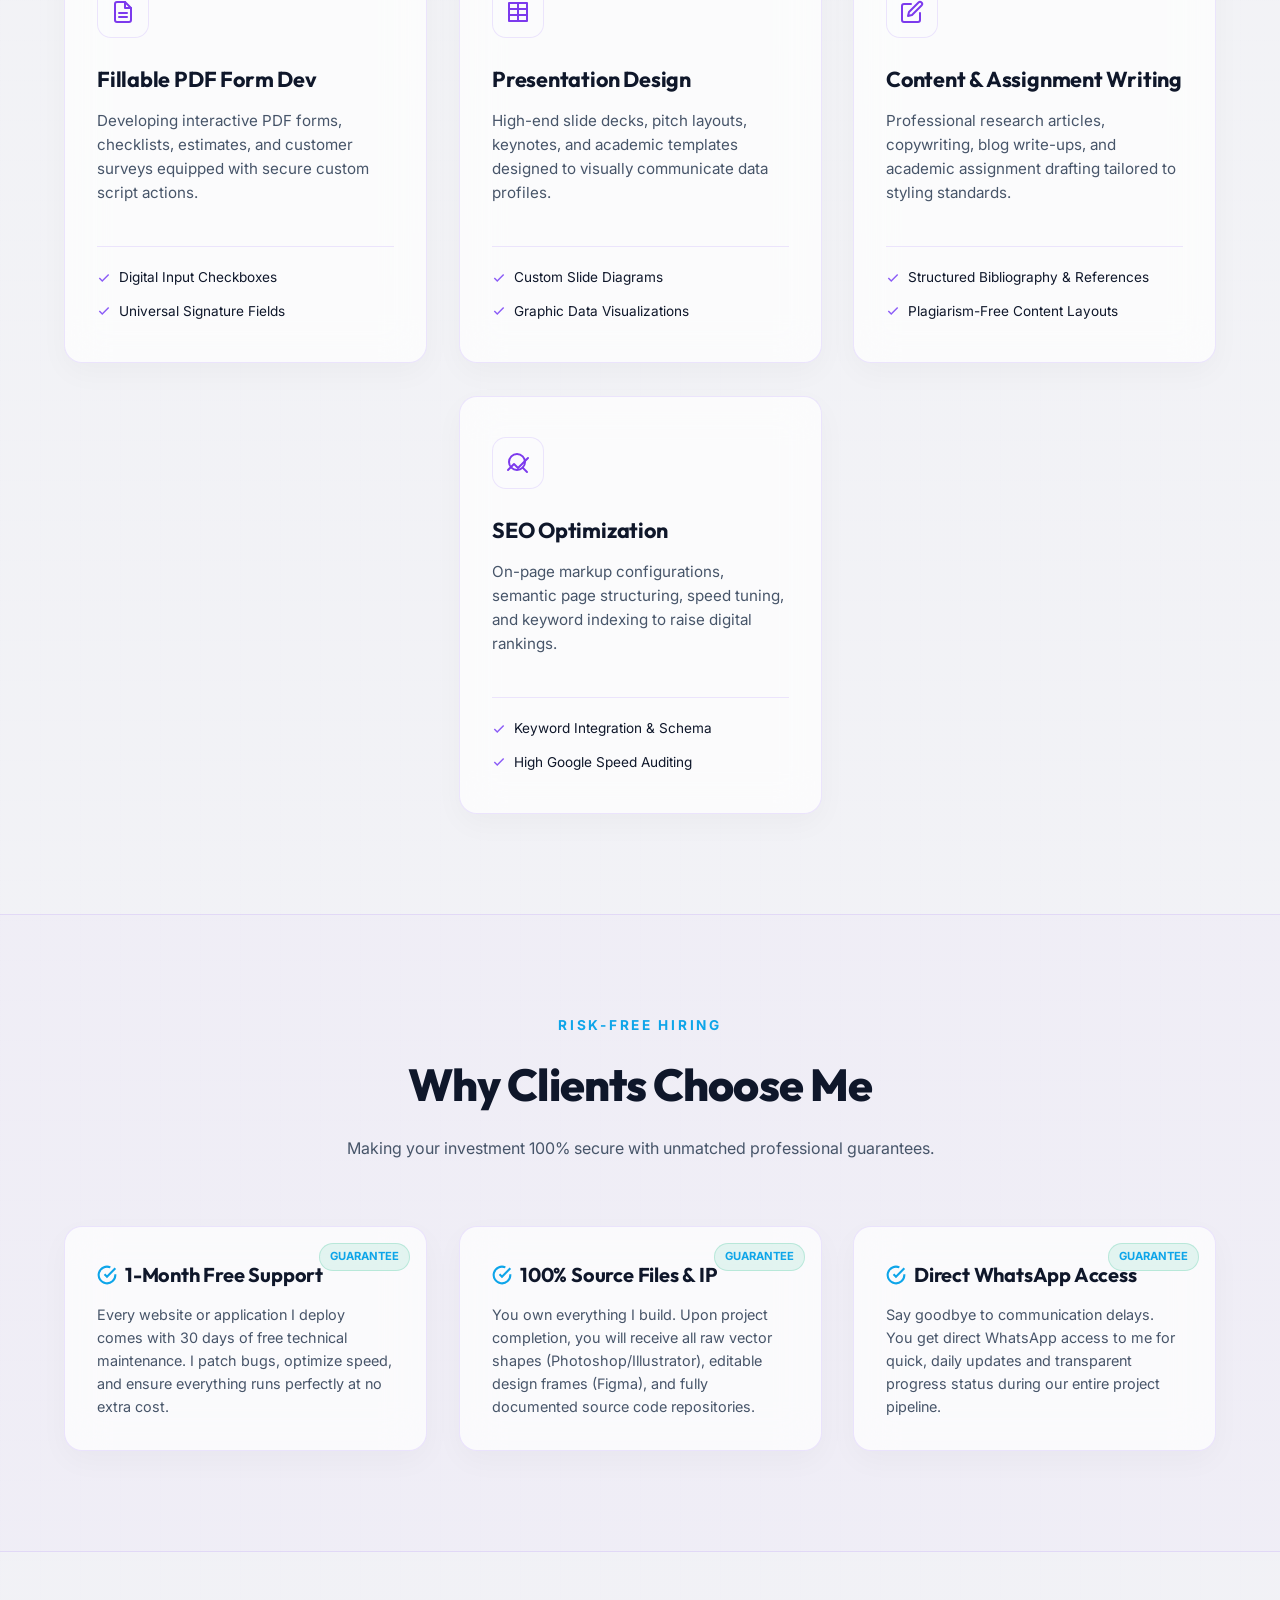
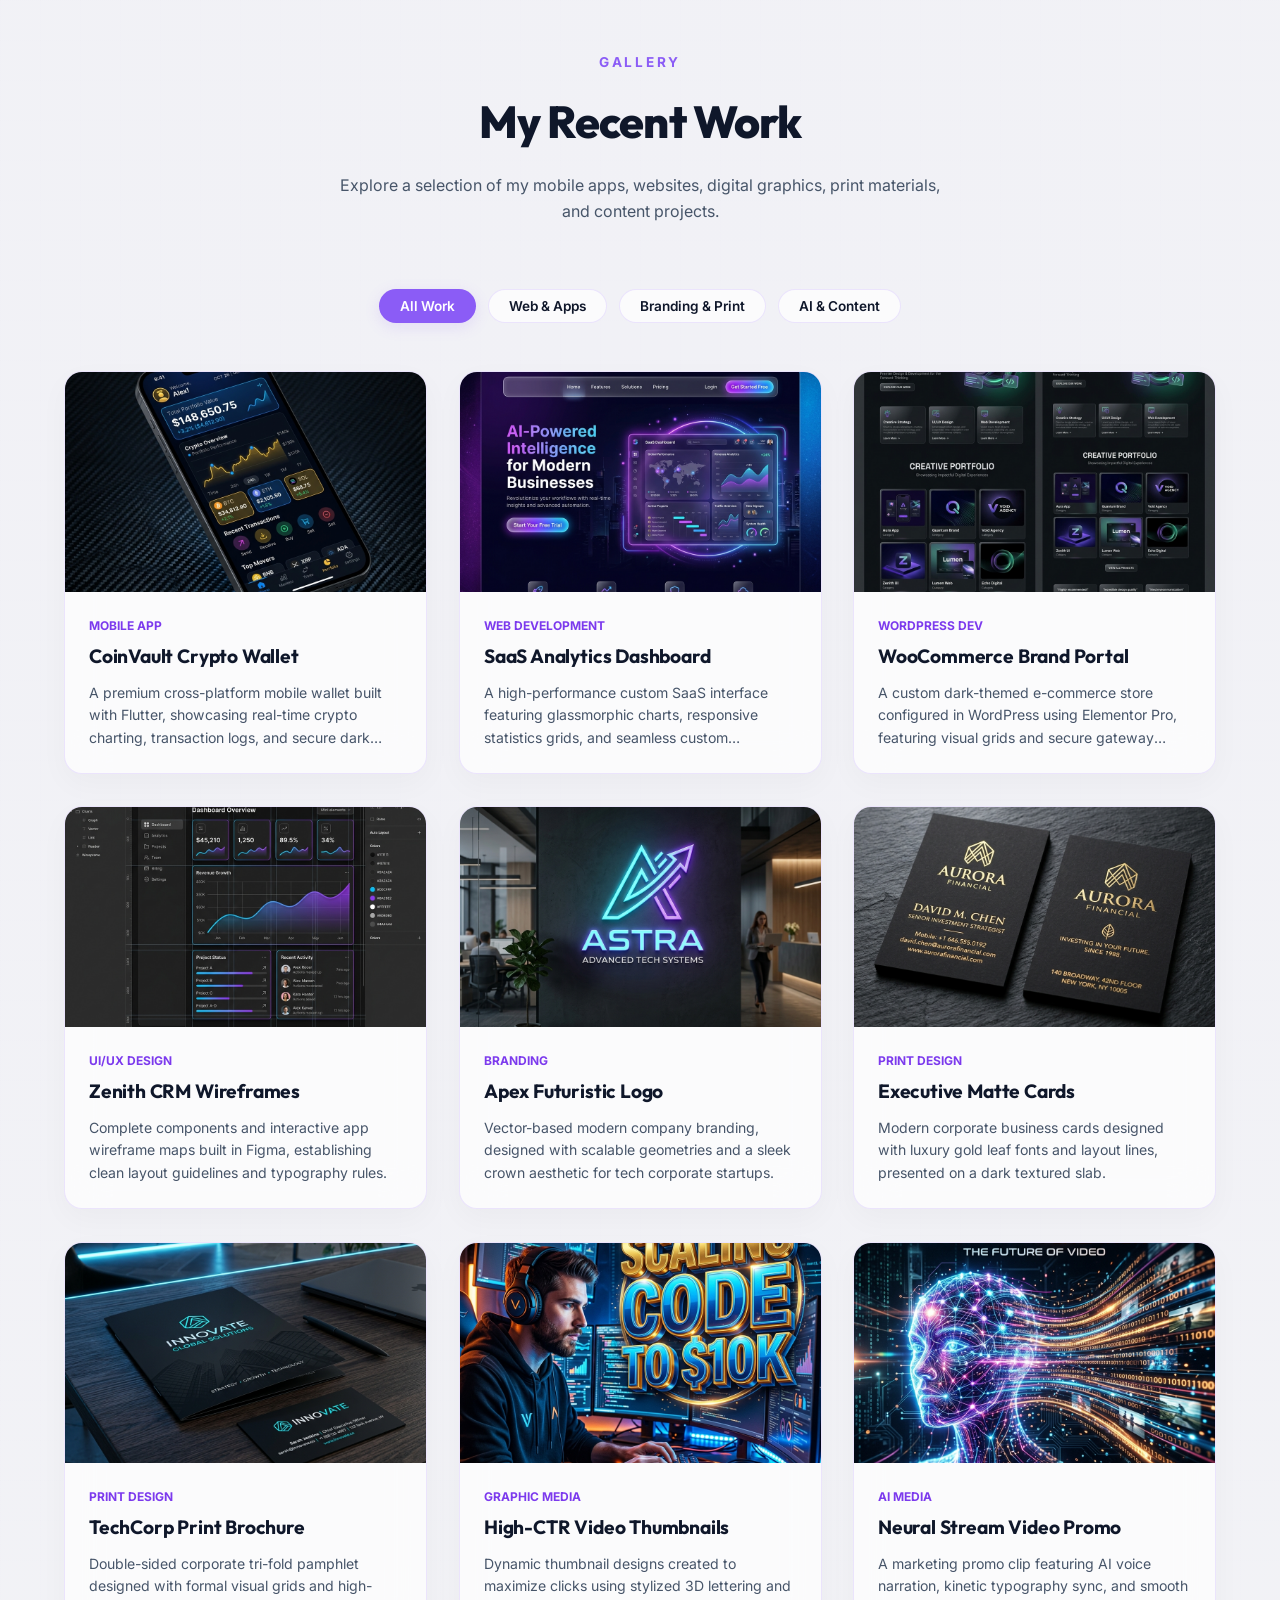
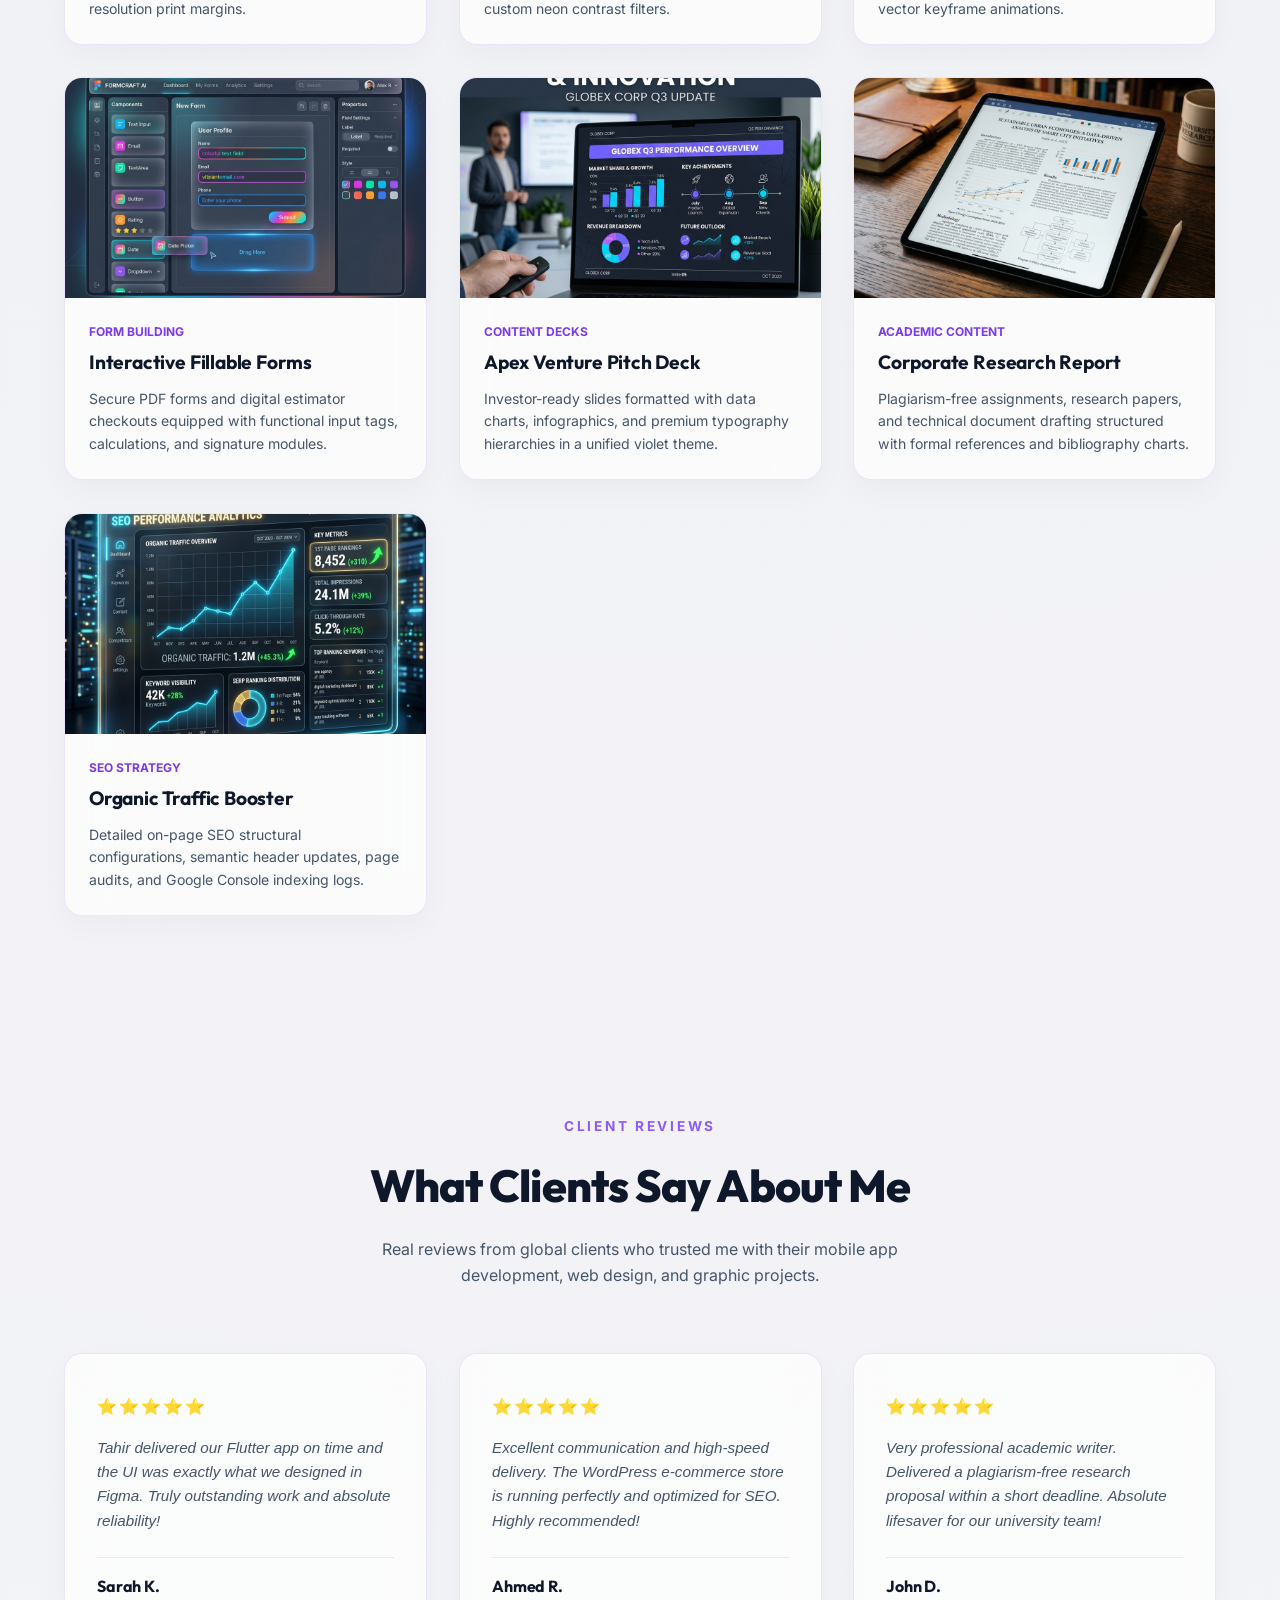
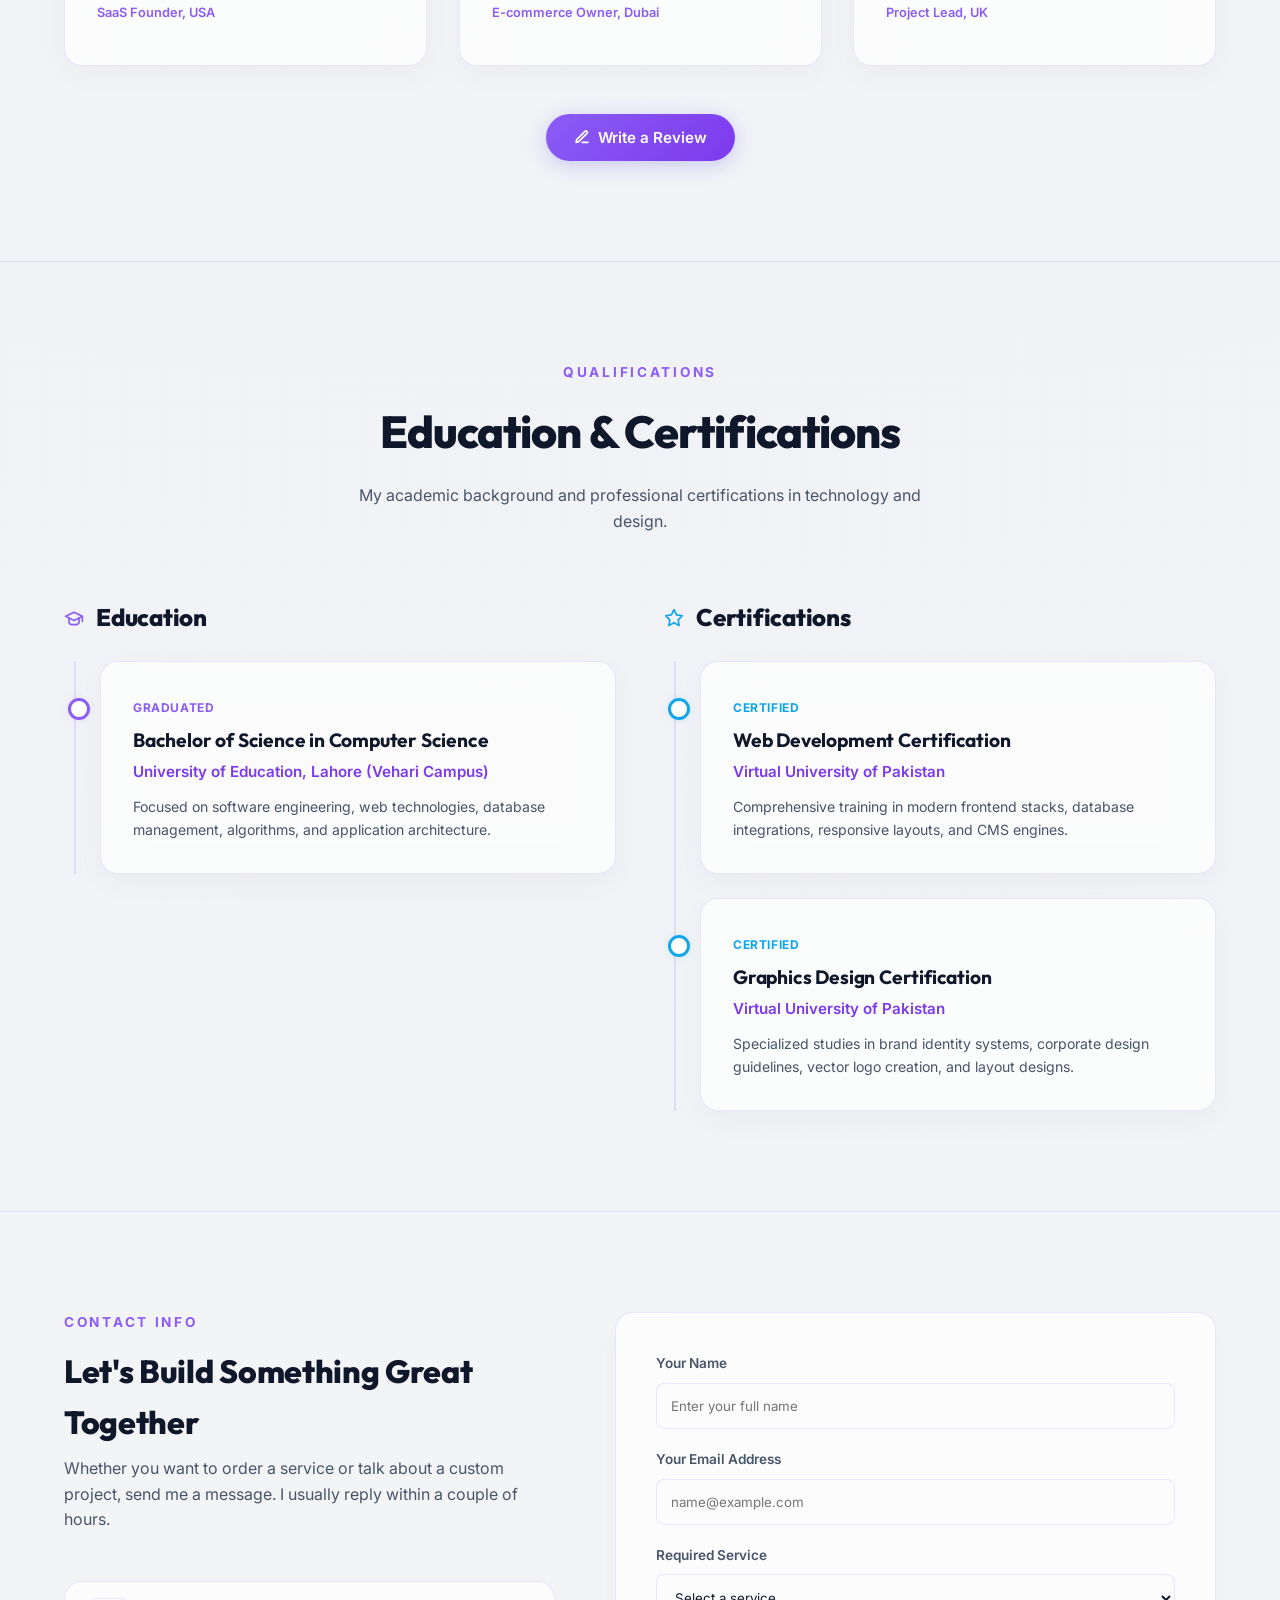
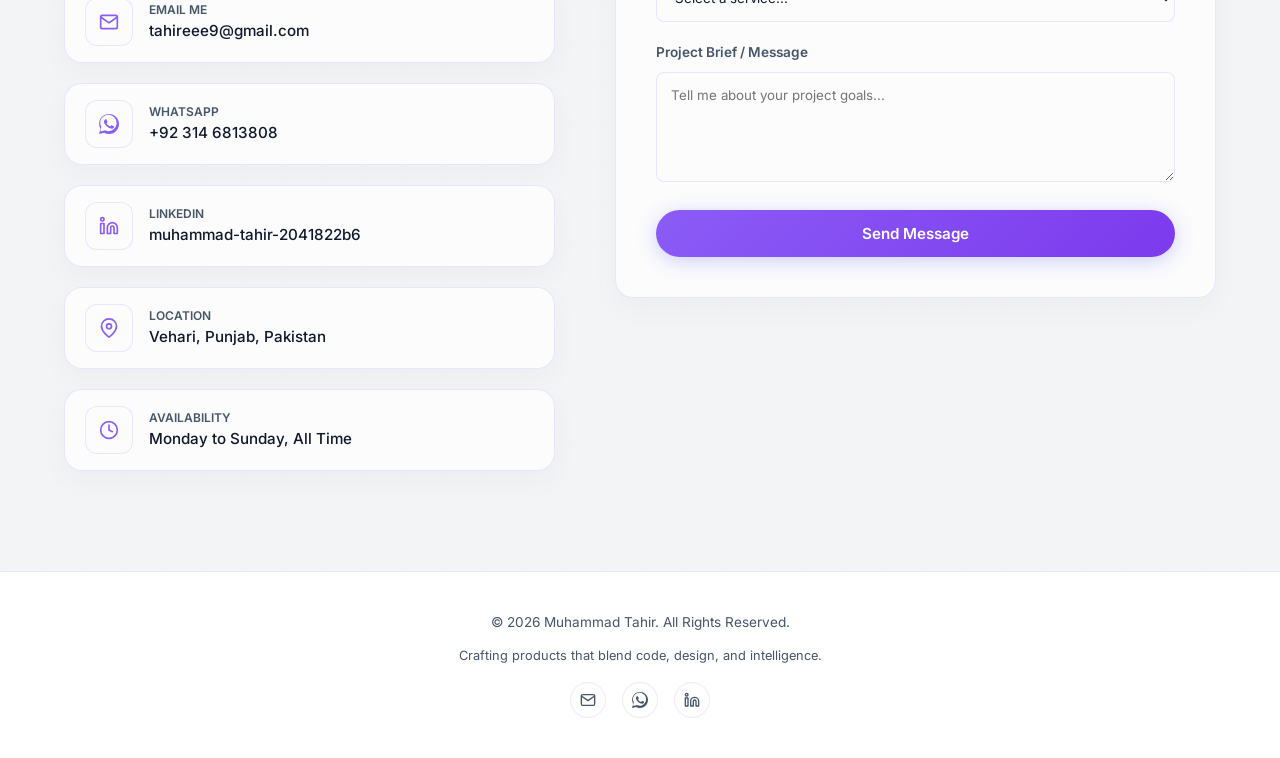
==== commit 501dc690: "Add files via upload" ====
--- a/index.html
+++ b/index.html
@@ -6,9 +6,10 @@
   <meta name="description" content="Muhammad Tahir - Professional Freelance Portfolio. Specializing in Web & App Development, Custom Form Building, Graphic Branding, AI Media Creation, and Website Maintenance.">
   <meta name="keywords" content="Muhammad Tahir, Web Dev, App Dev, Form Builder, Graphic Designer, Logo Design, Brochure, Website Maintenance, Pakistan Freelancer">
   <meta name="author" content="Muhammad Tahir">
+  <meta name="color-scheme" content="light">
   <title>Muhammad Tahir | Freelance Tech & Creative Services</title>
   
-  <link rel="stylesheet" href="styles.css">
+  <link rel="stylesheet" href="styles.css?v=2.2">
 </head>
 <body>
 
@@ -918,6 +919,6 @@
     <div style="font-size: 0.85rem; color: var(--text-muted); margin-top: 4px;">Thank you Tahir. I'll get back to you shortly.</div>
   </div>
 
-  <script src="app.js"></script>
+  <script src="app.js?v=2.2"></script>
 </body>
 </html>
--- a/styles.css
+++ b/styles.css
@@ -7,6 +7,7 @@
 
 /* --- Custom Variables & Reset --- */
 :root {
+  color-scheme: light;
   --bg-primary: #f3f4f6;     /* Light gray background (same as cv) */
   --bg-secondary: #ffffff;   /* Pure white background */
   --bg-card: rgba(255, 255, 255, 0.7); /* White glass card */
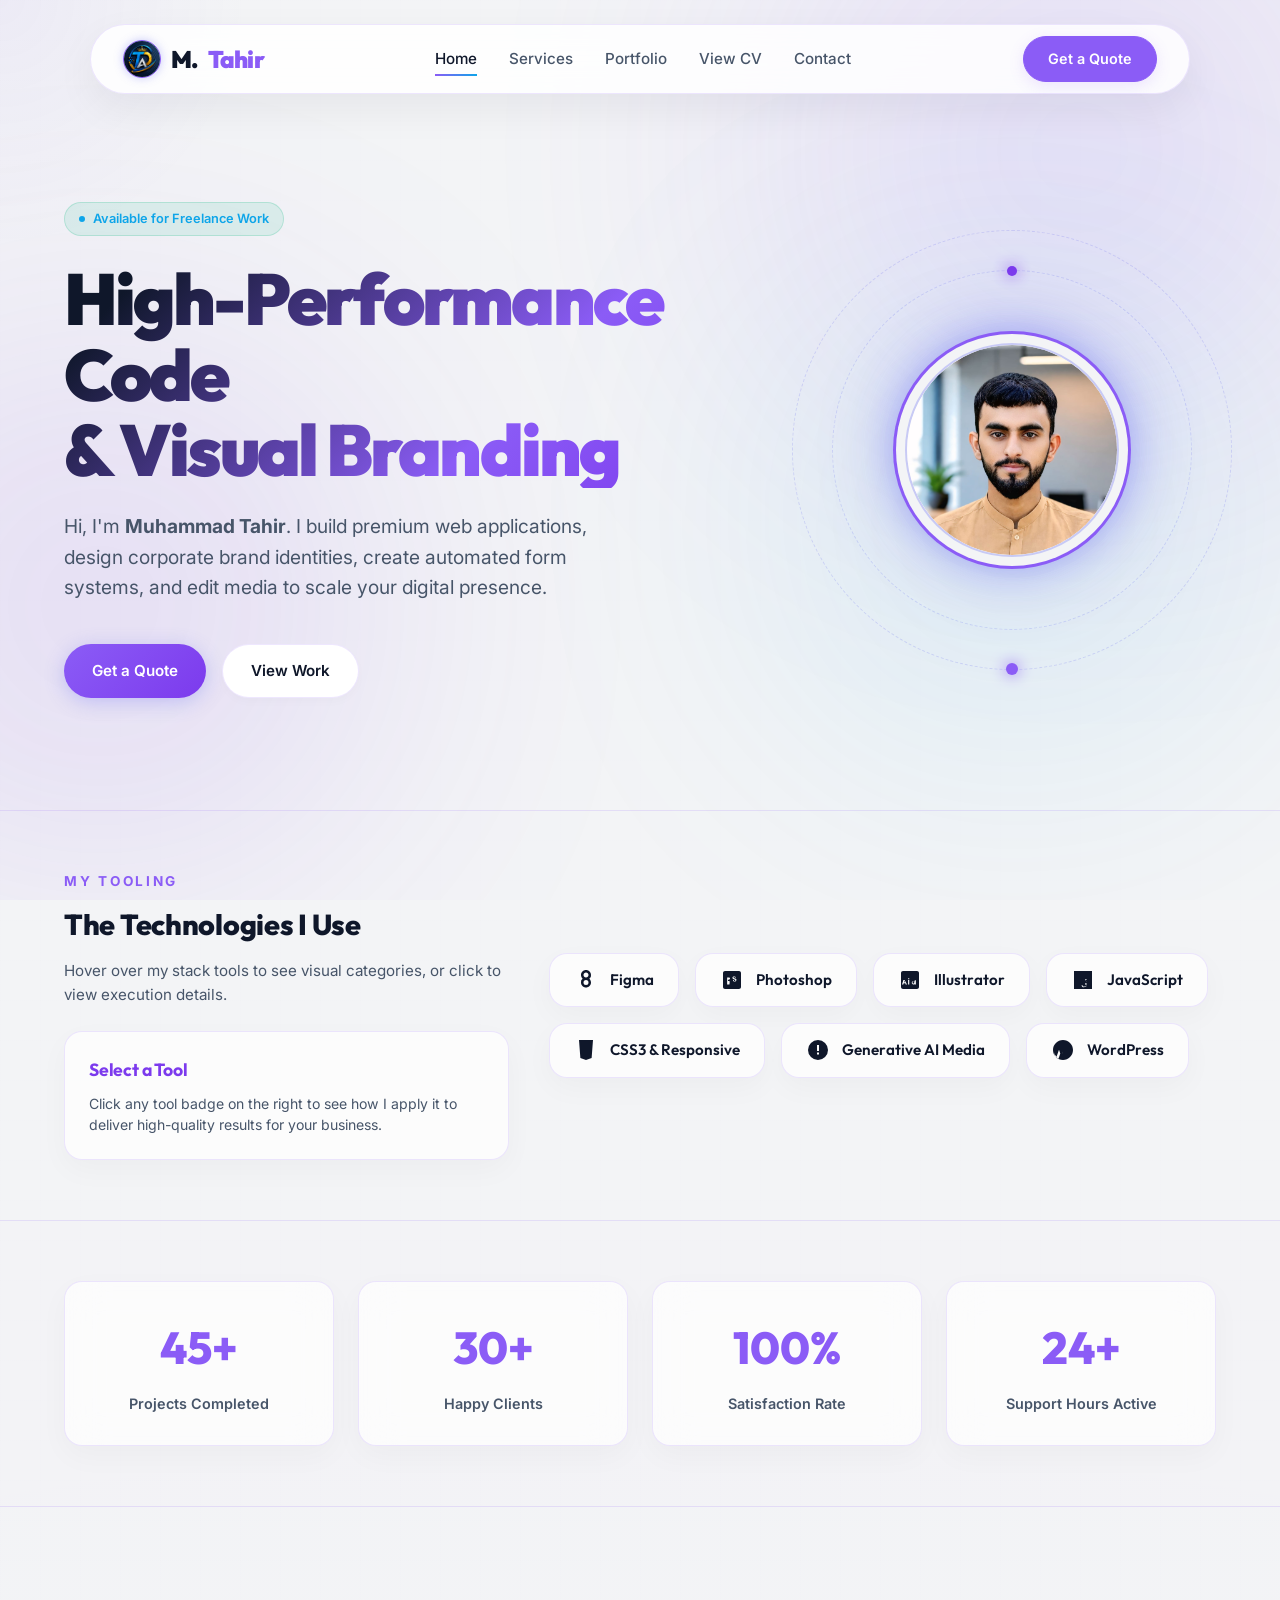
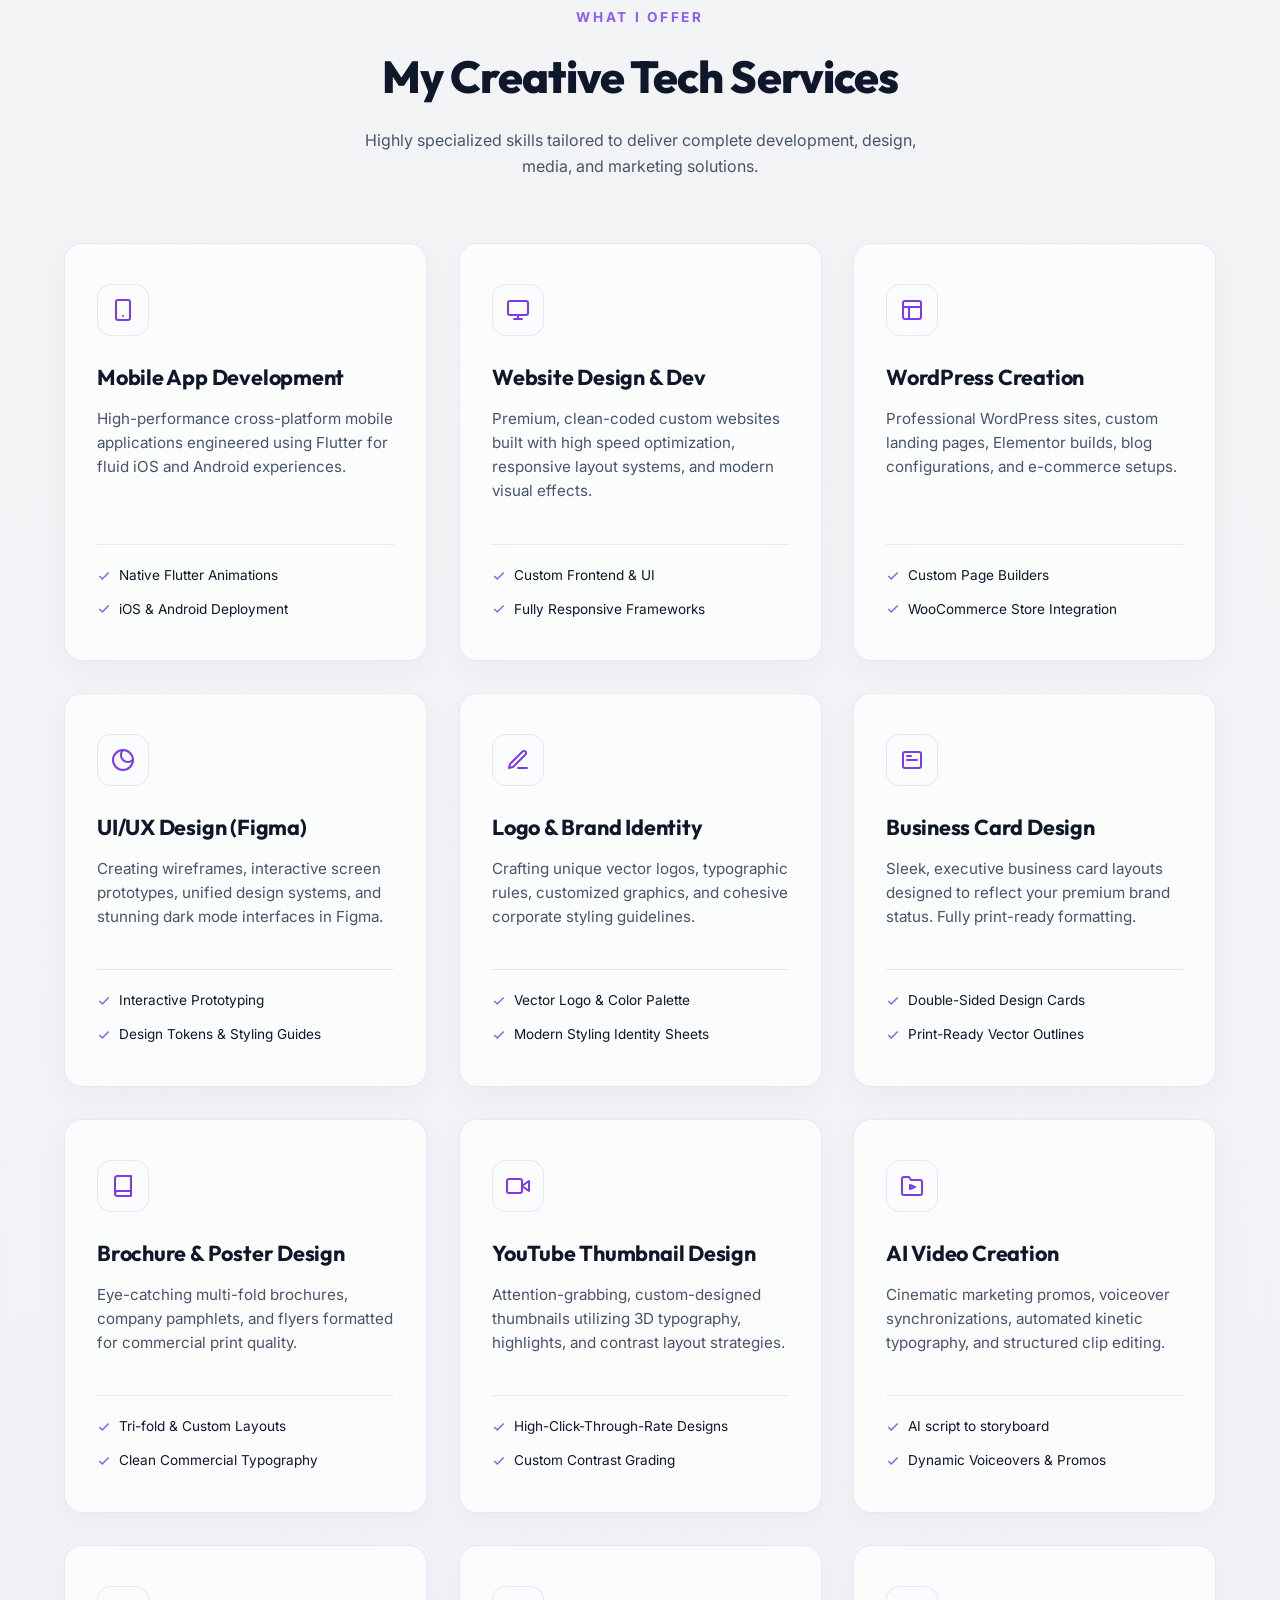
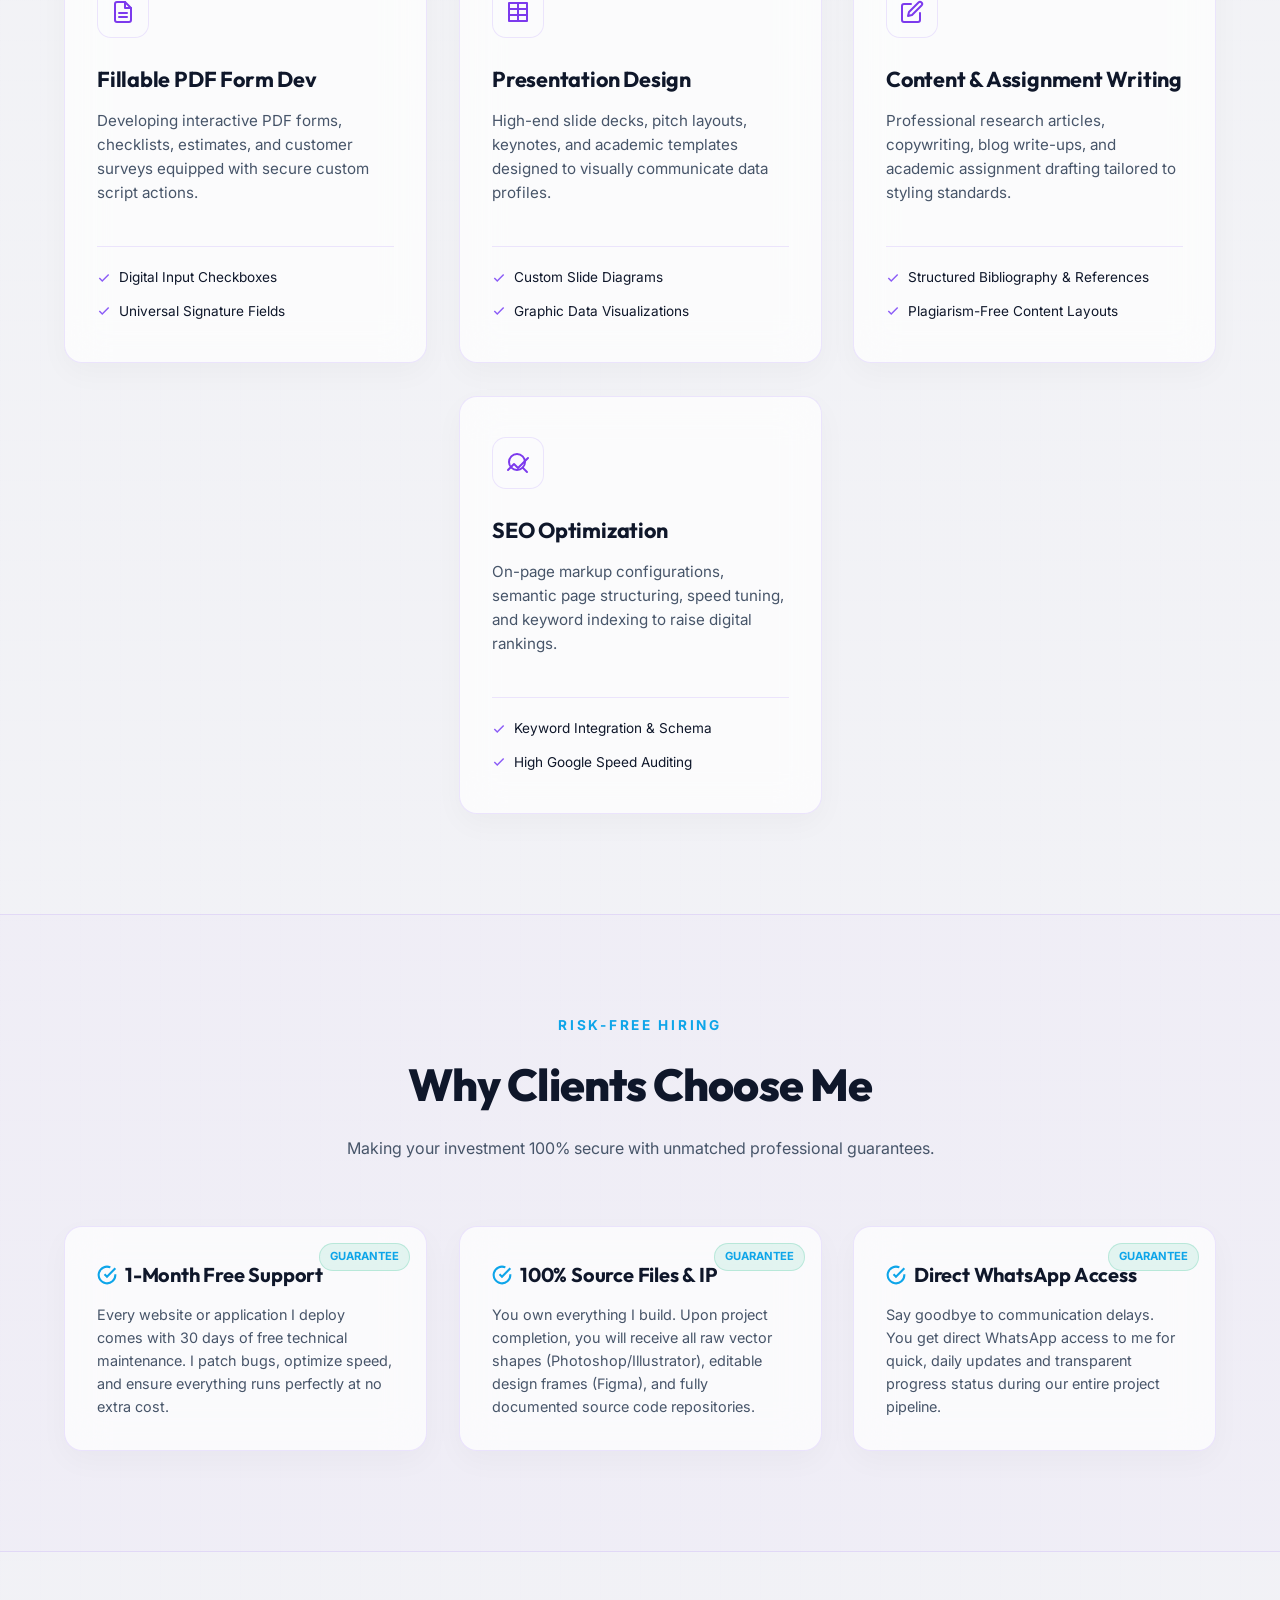
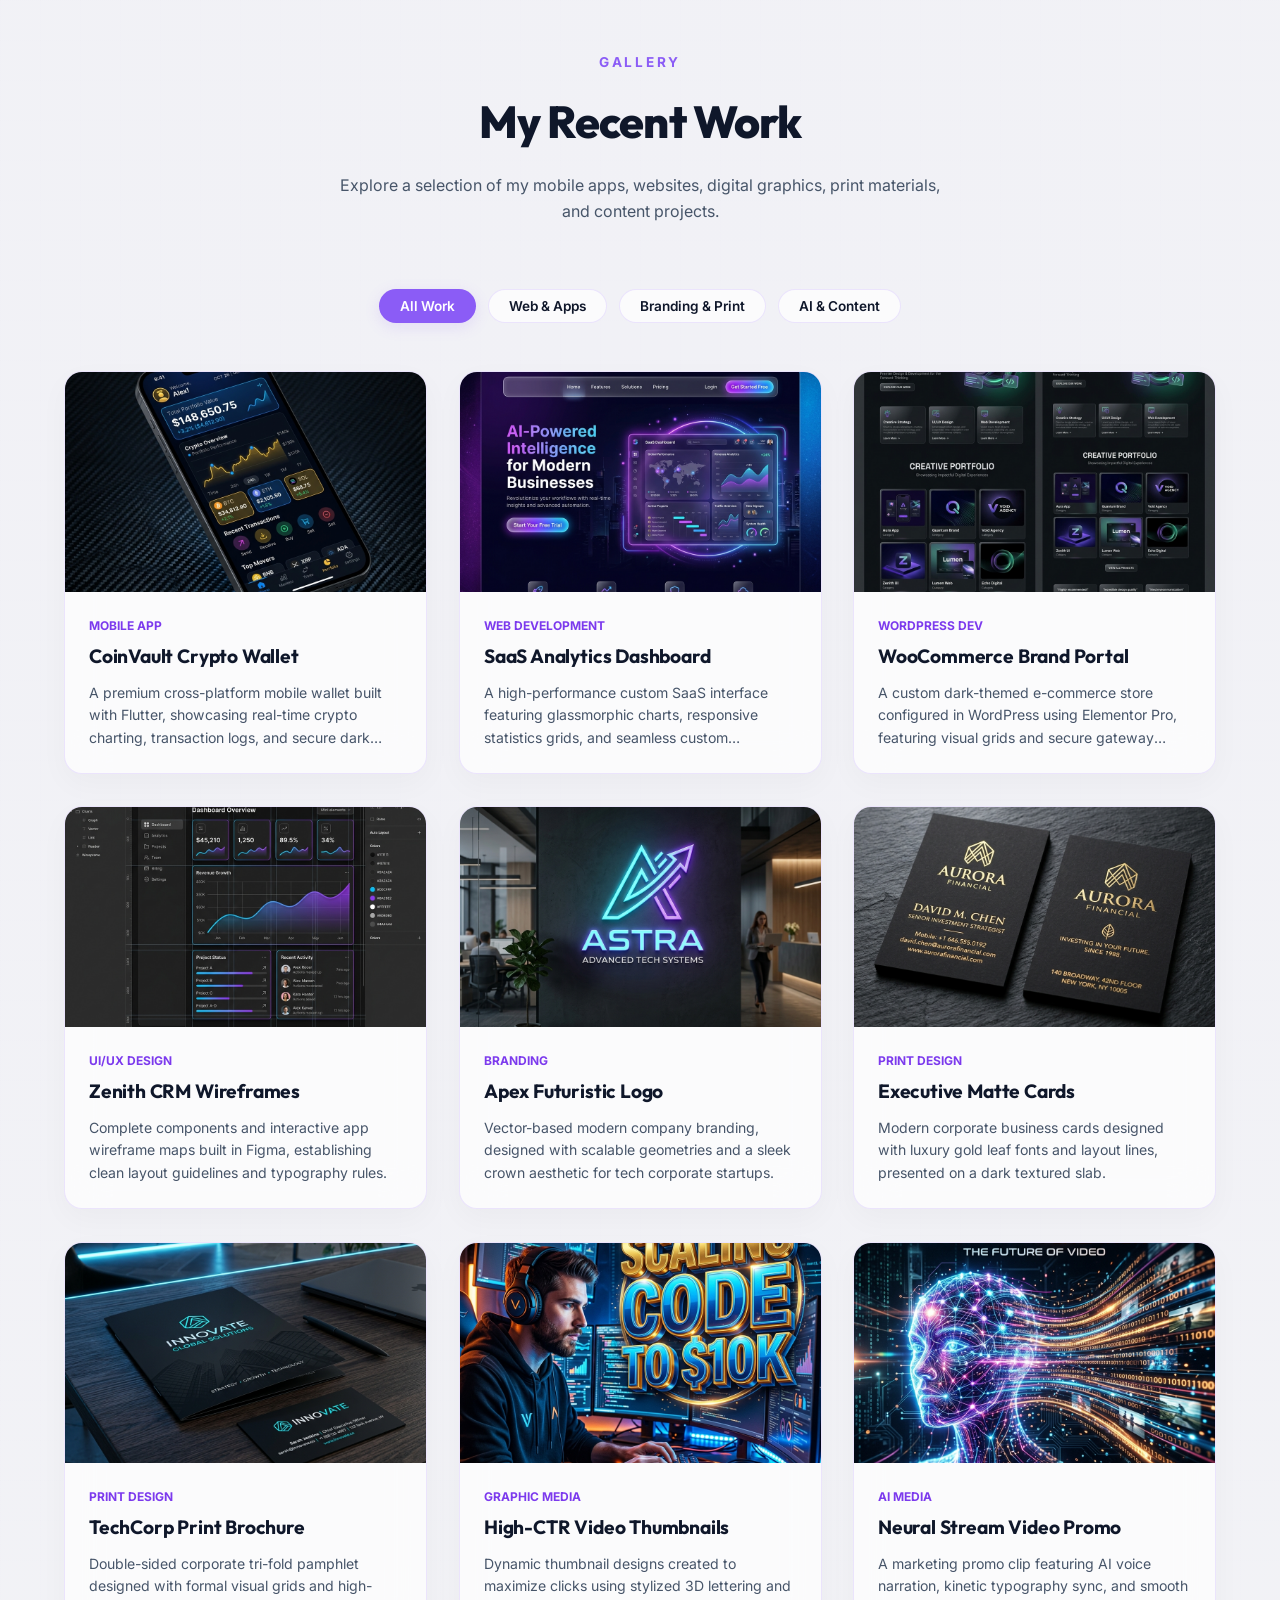
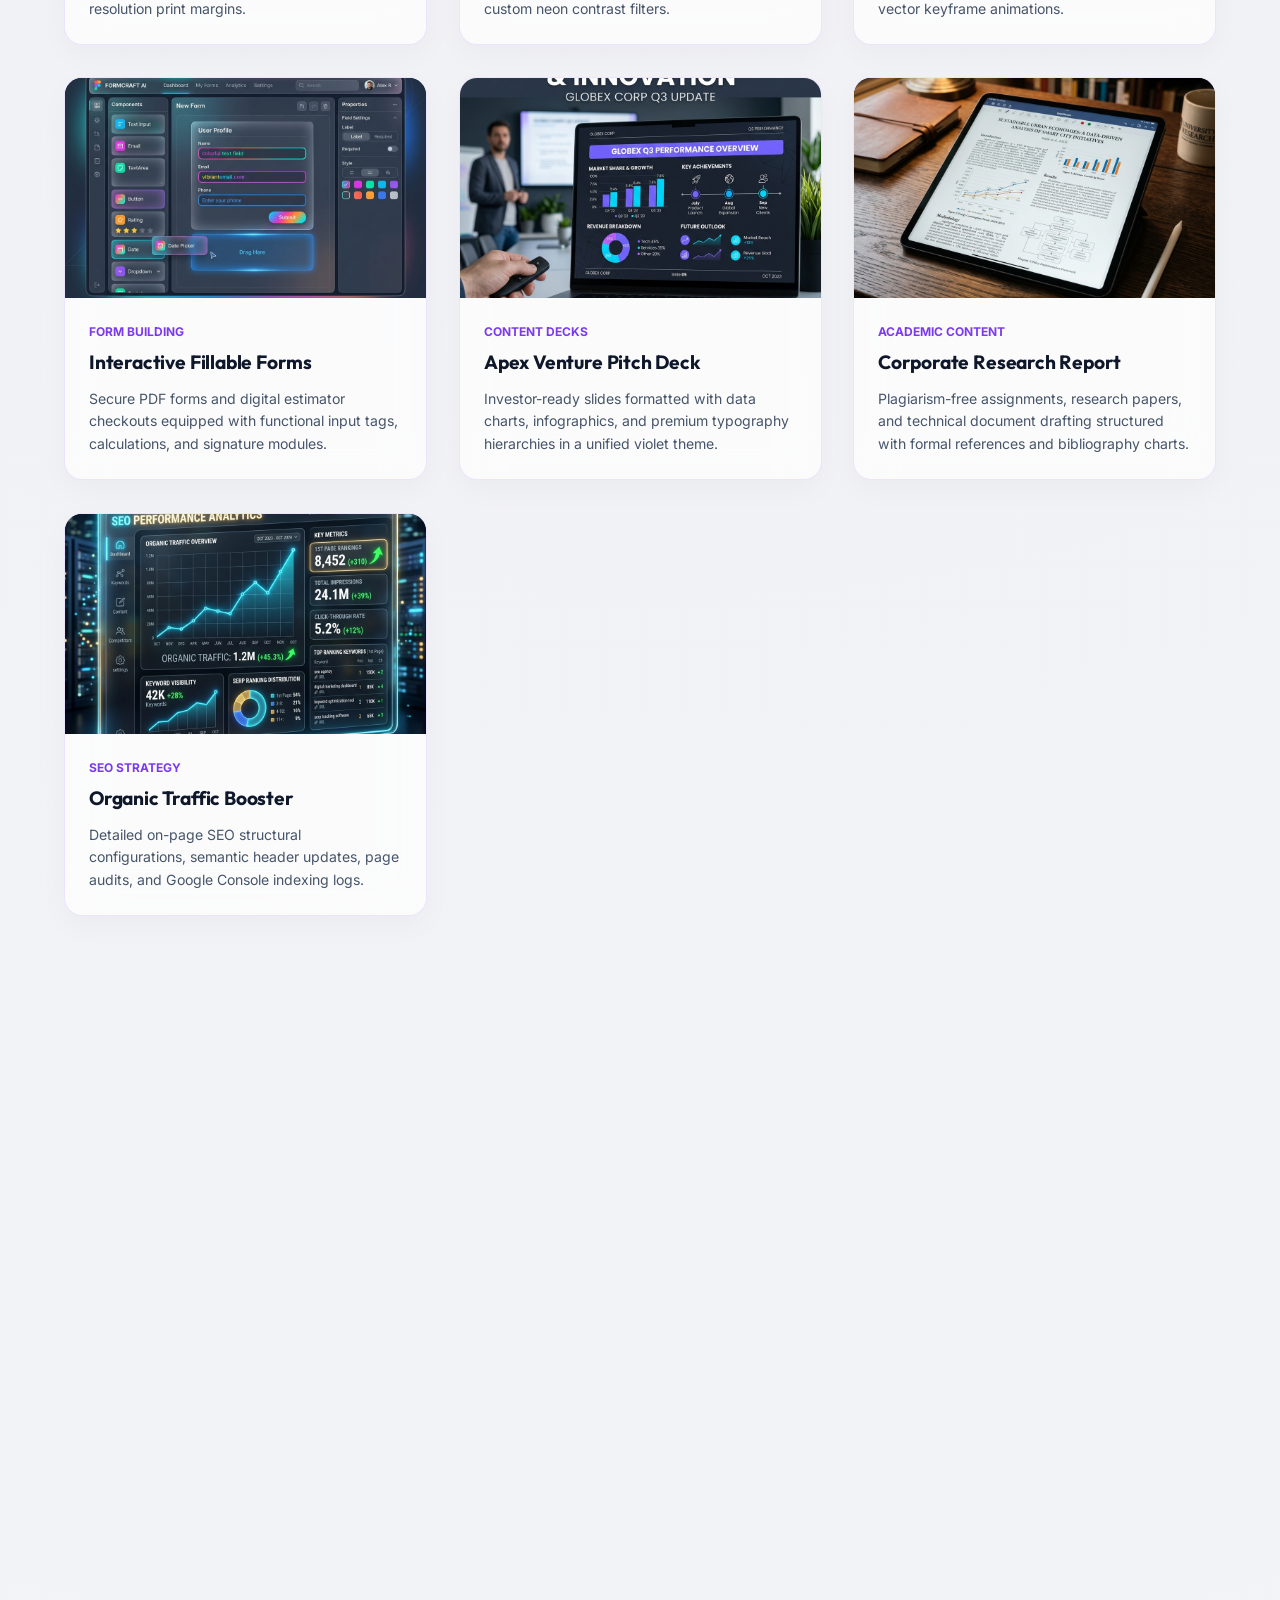
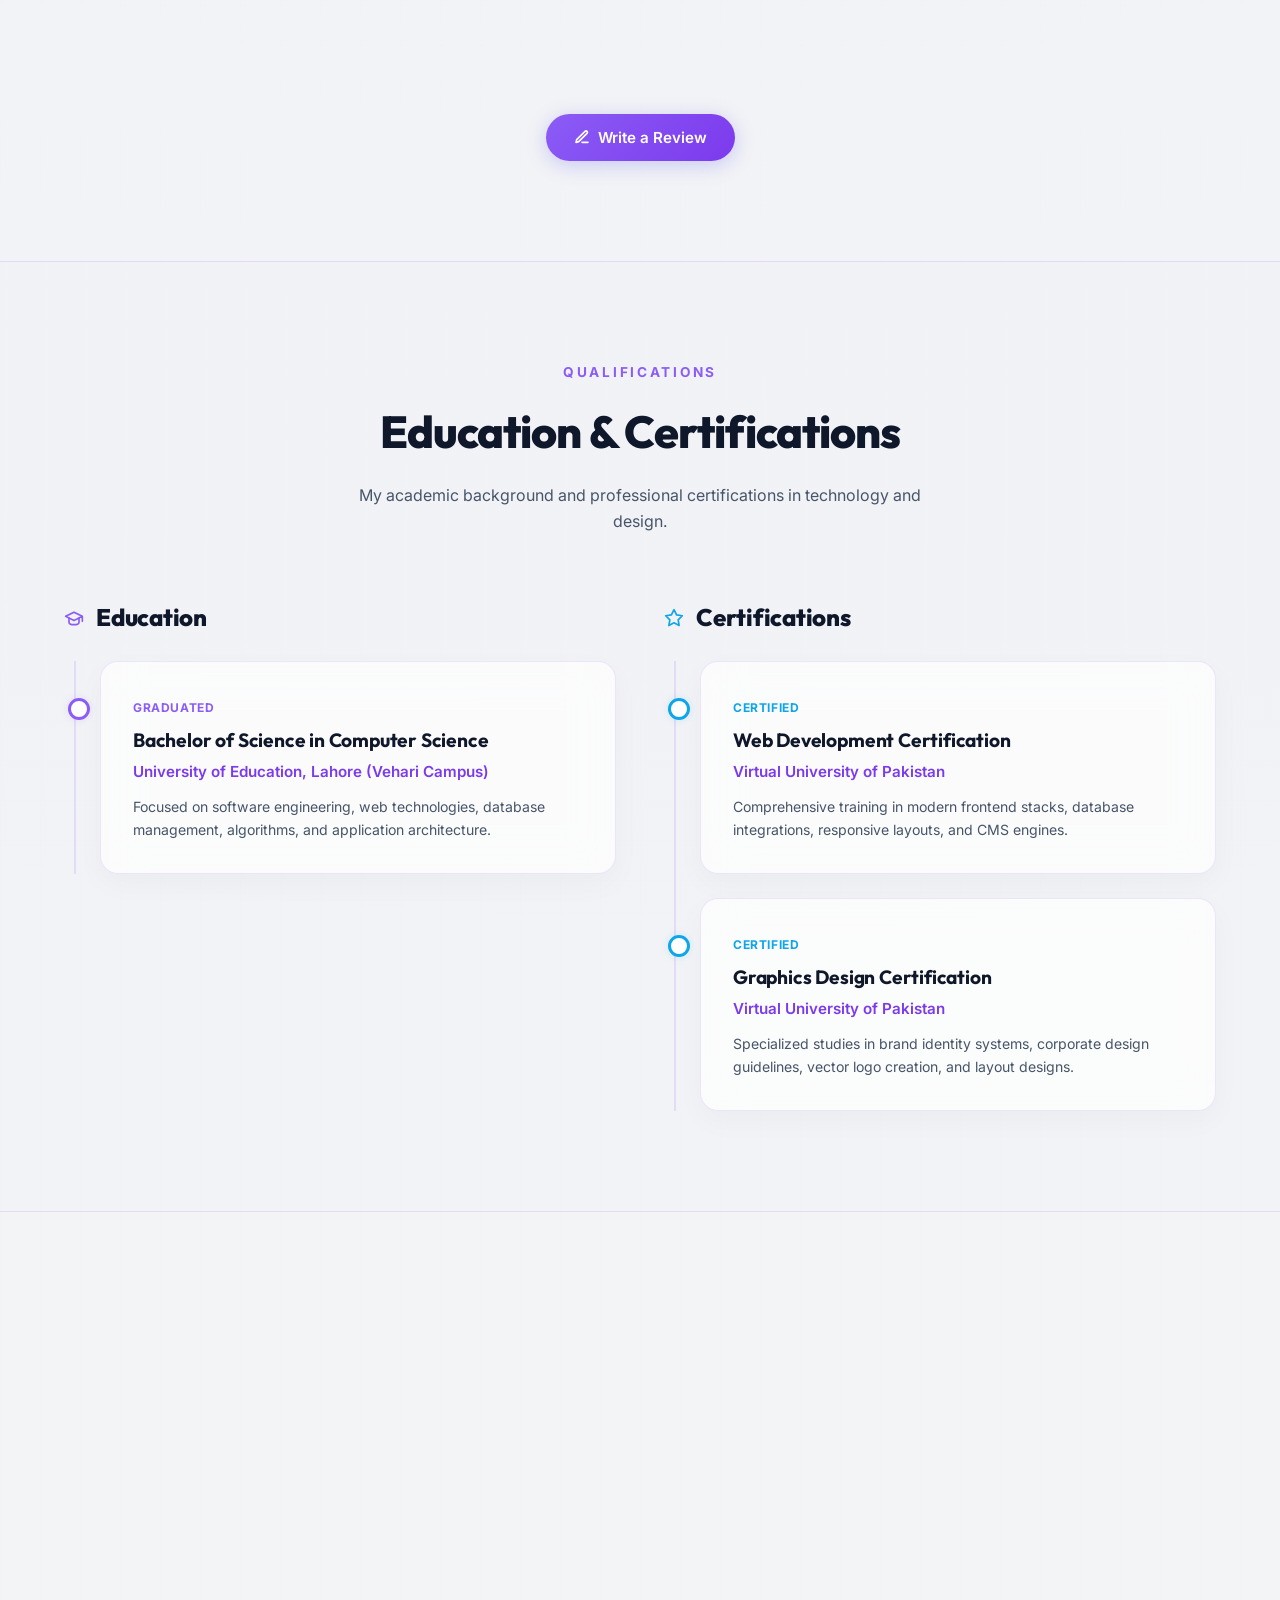
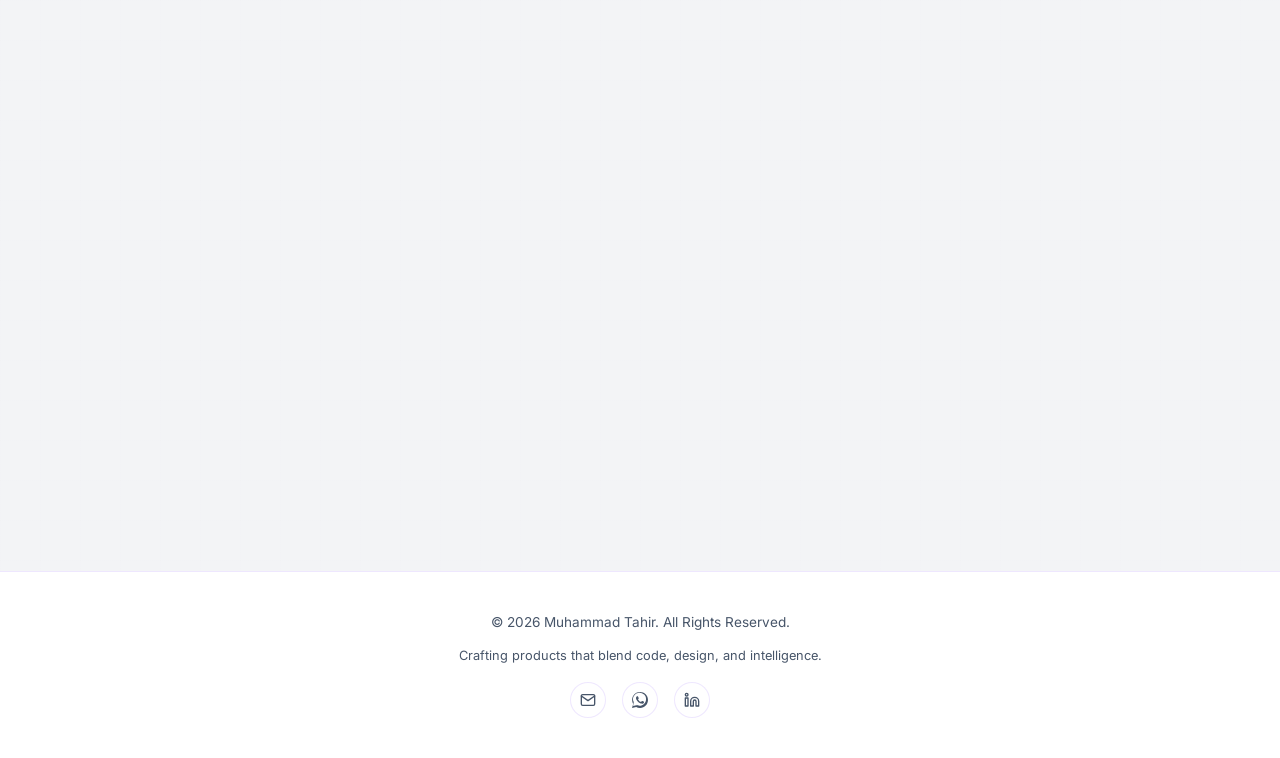
==== commit 1f4d2d2d: "Update WhatsApp contact number in index.html" ====
--- a/index.html
+++ b/index.html
@@ -796,7 +796,7 @@
               </div>
               <div class="detail-content">
                 <span class="detail-label">WhatsApp</span>
-                <span class="detail-value"><a href="https://wa.me/923146813808" target="_blank" rel="noopener">+92 314 6813808</a></span>
+                <span class="detail-value"><a href="https://wa.me/923146813808" target="_blank" rel="noopener">+92 326 1055329</a></span>
               </div>
             </div>
 
